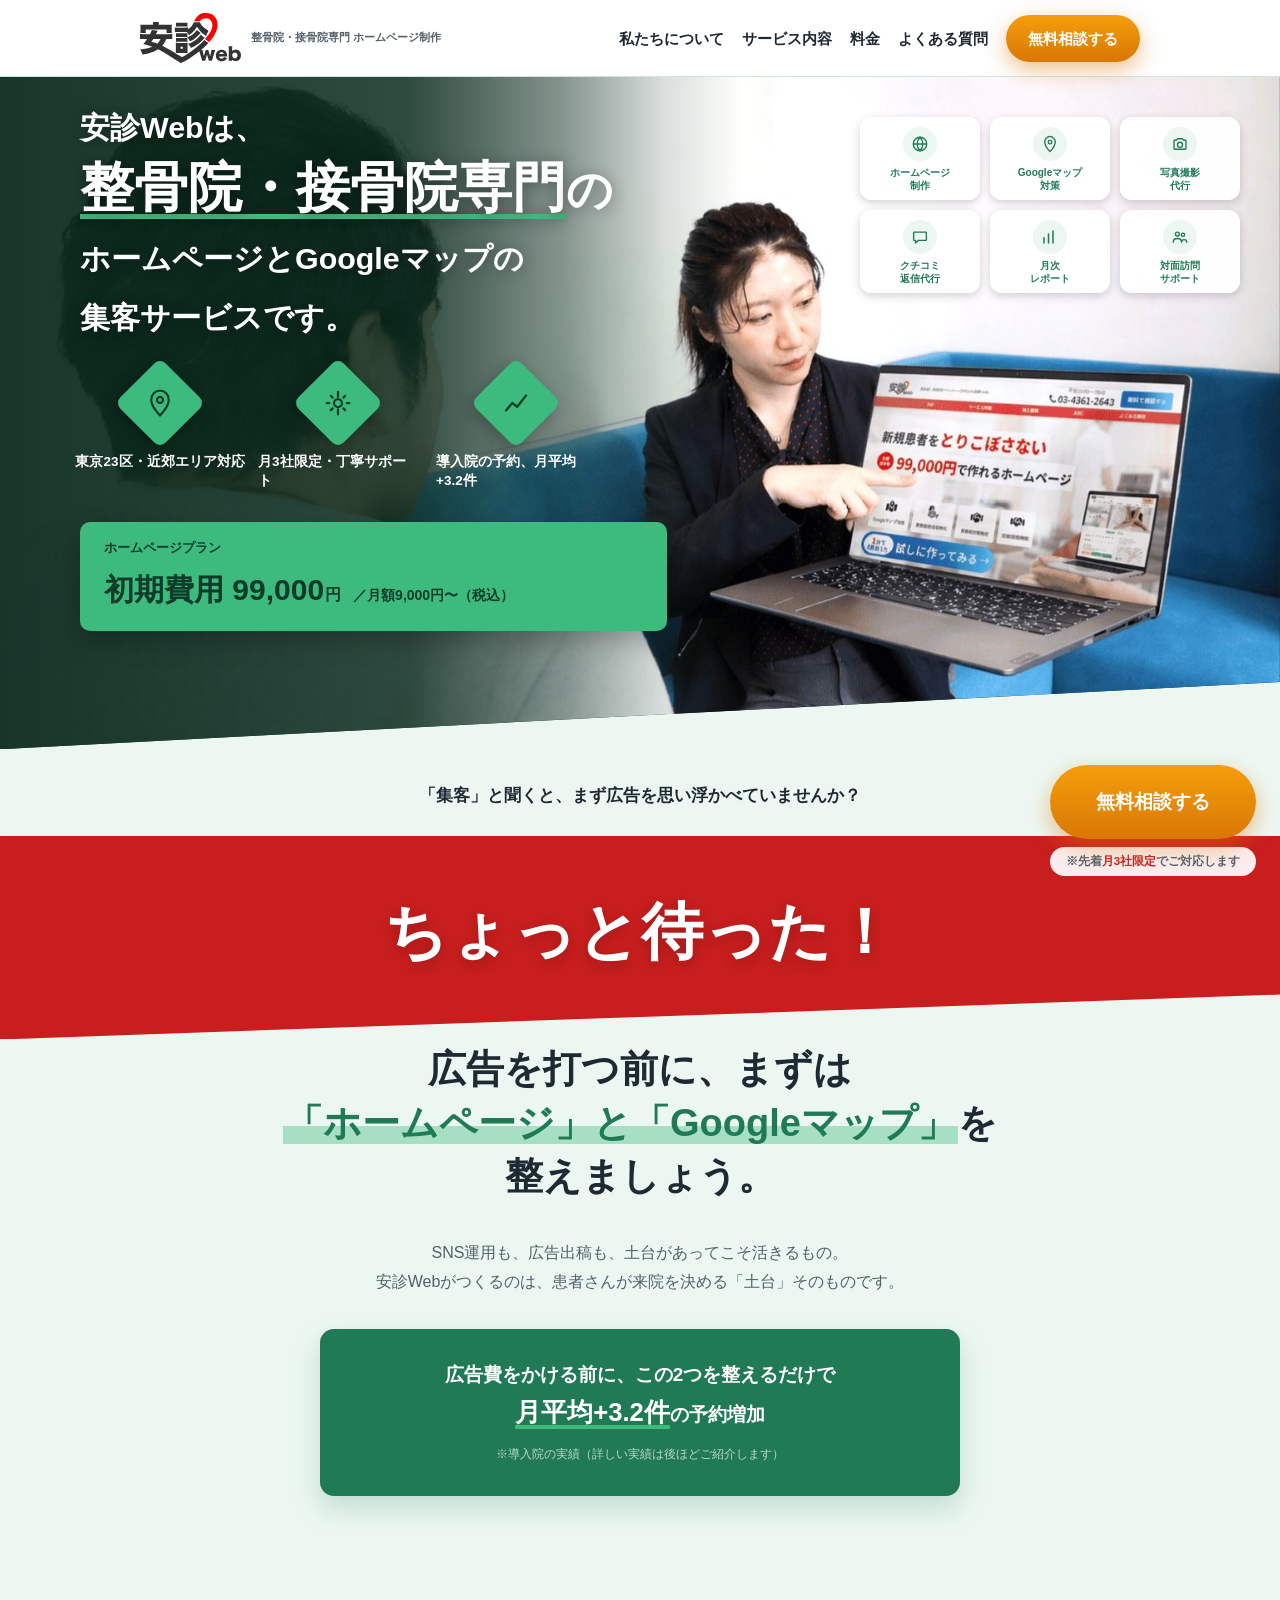
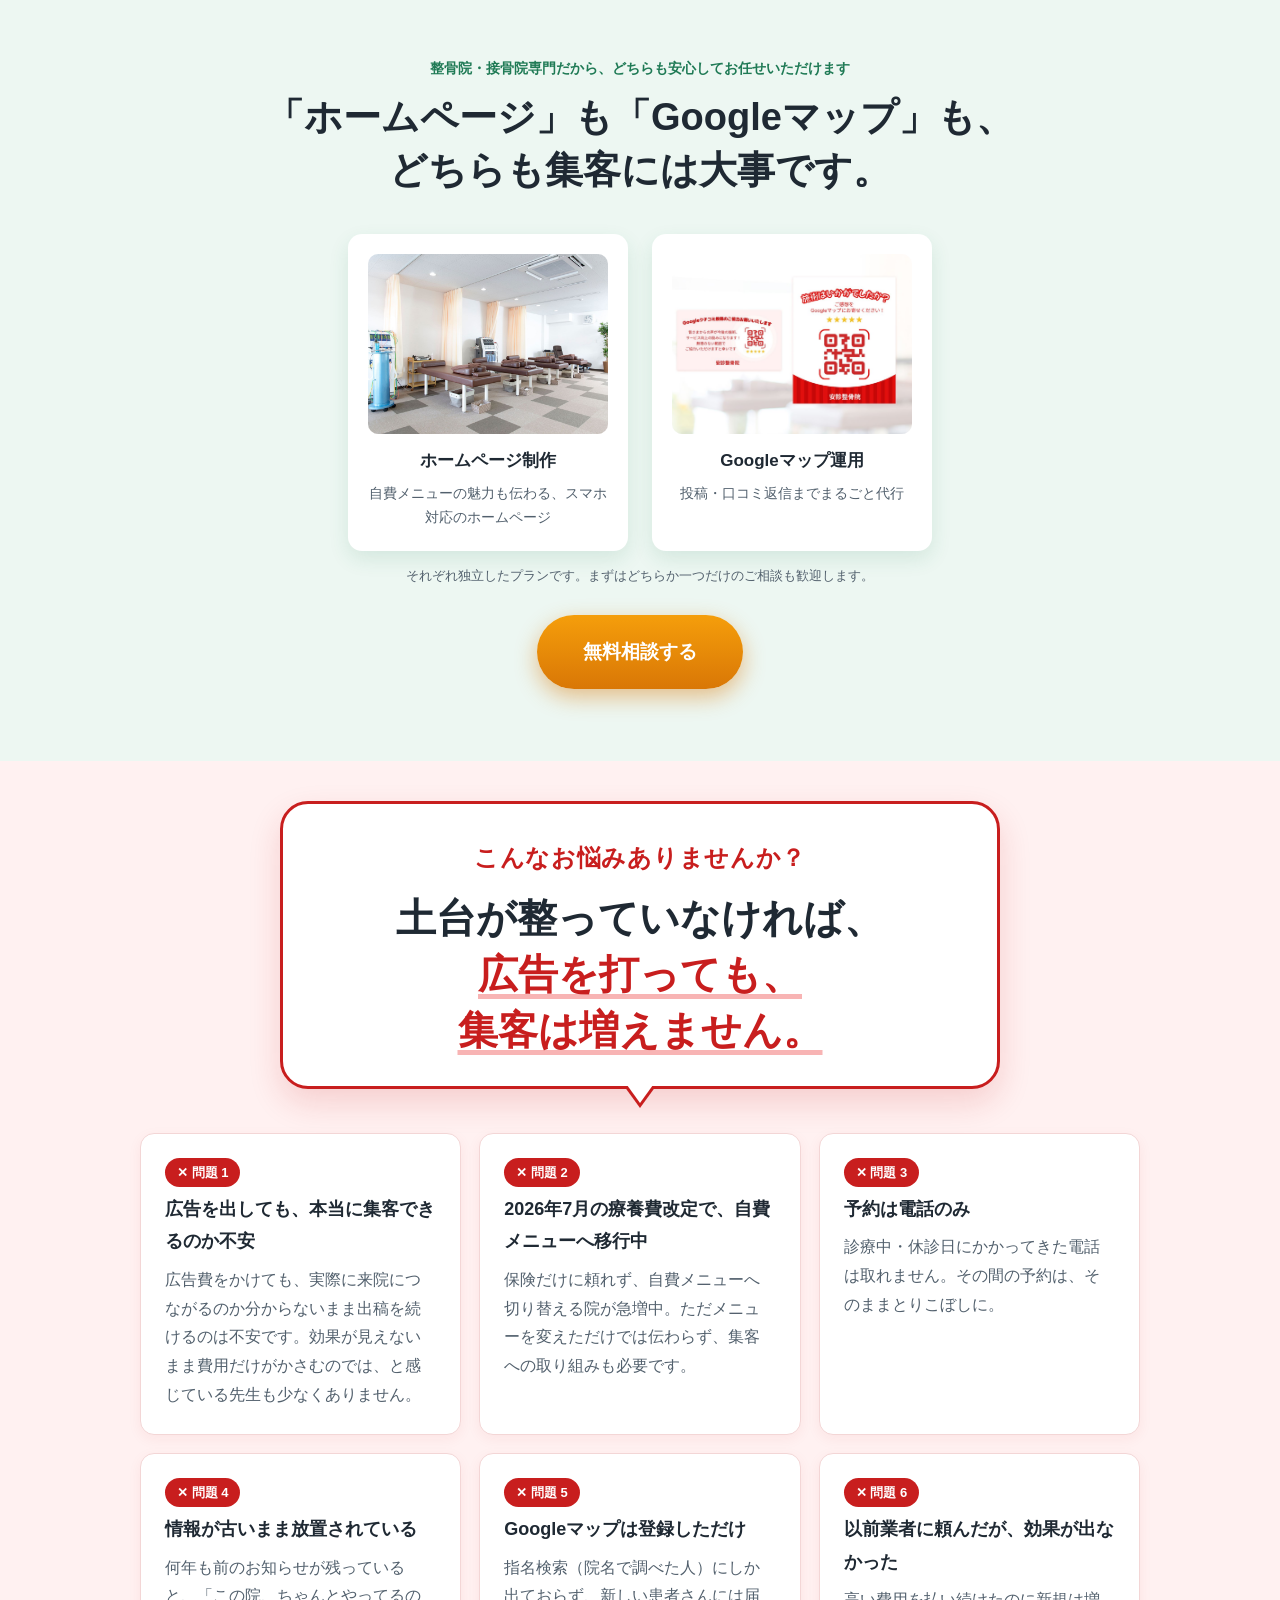
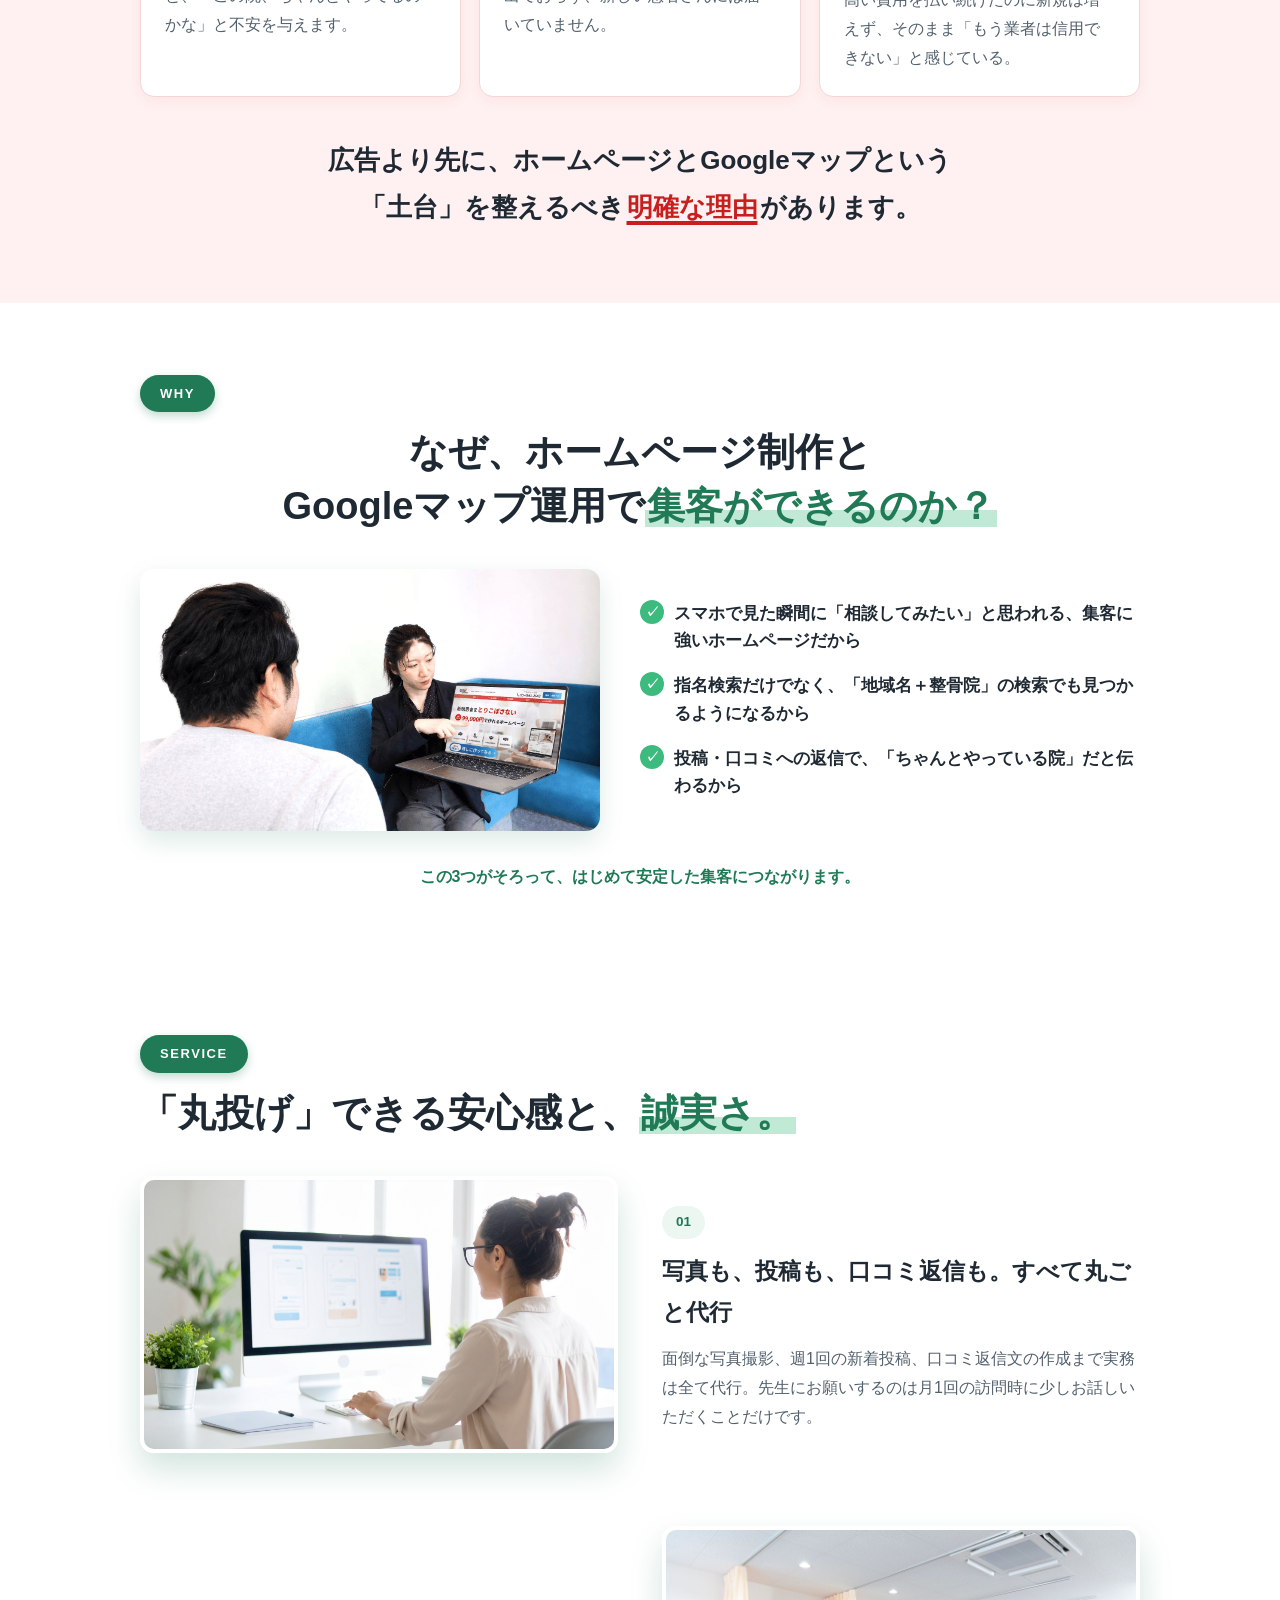
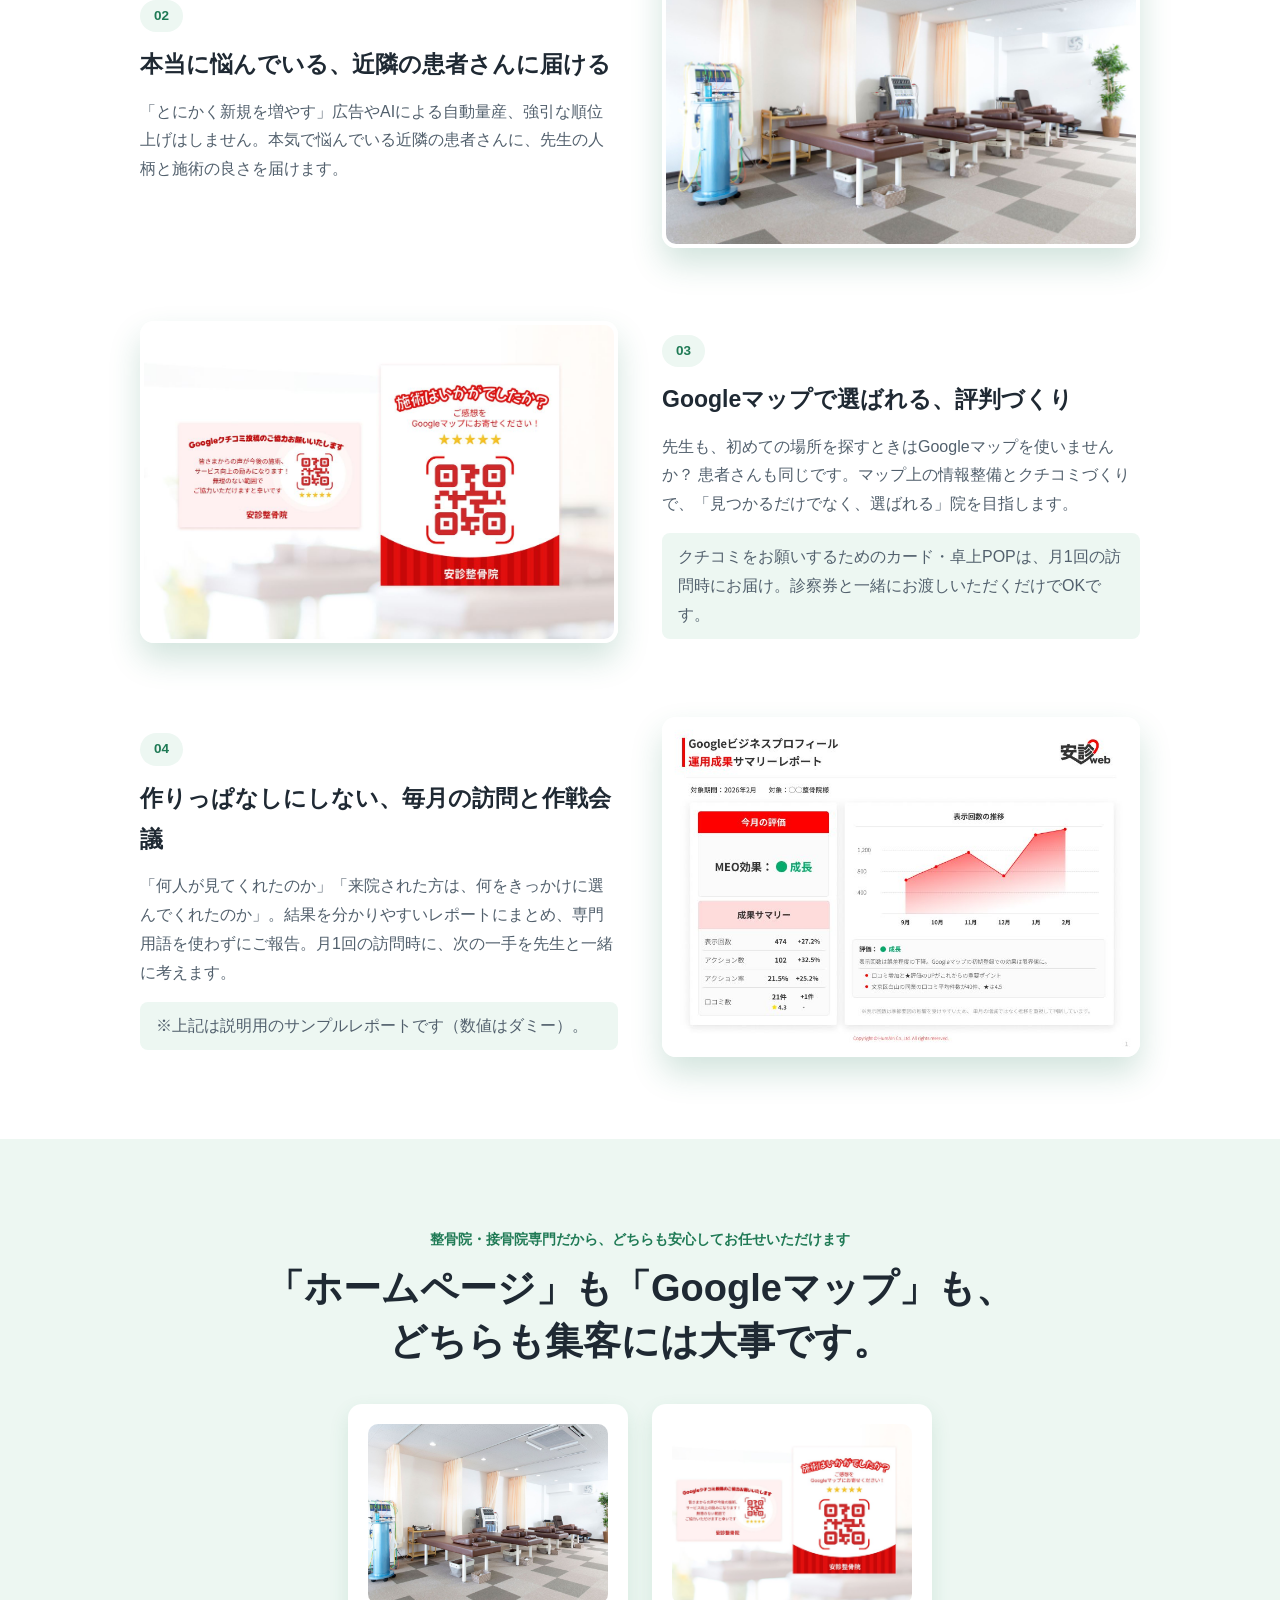
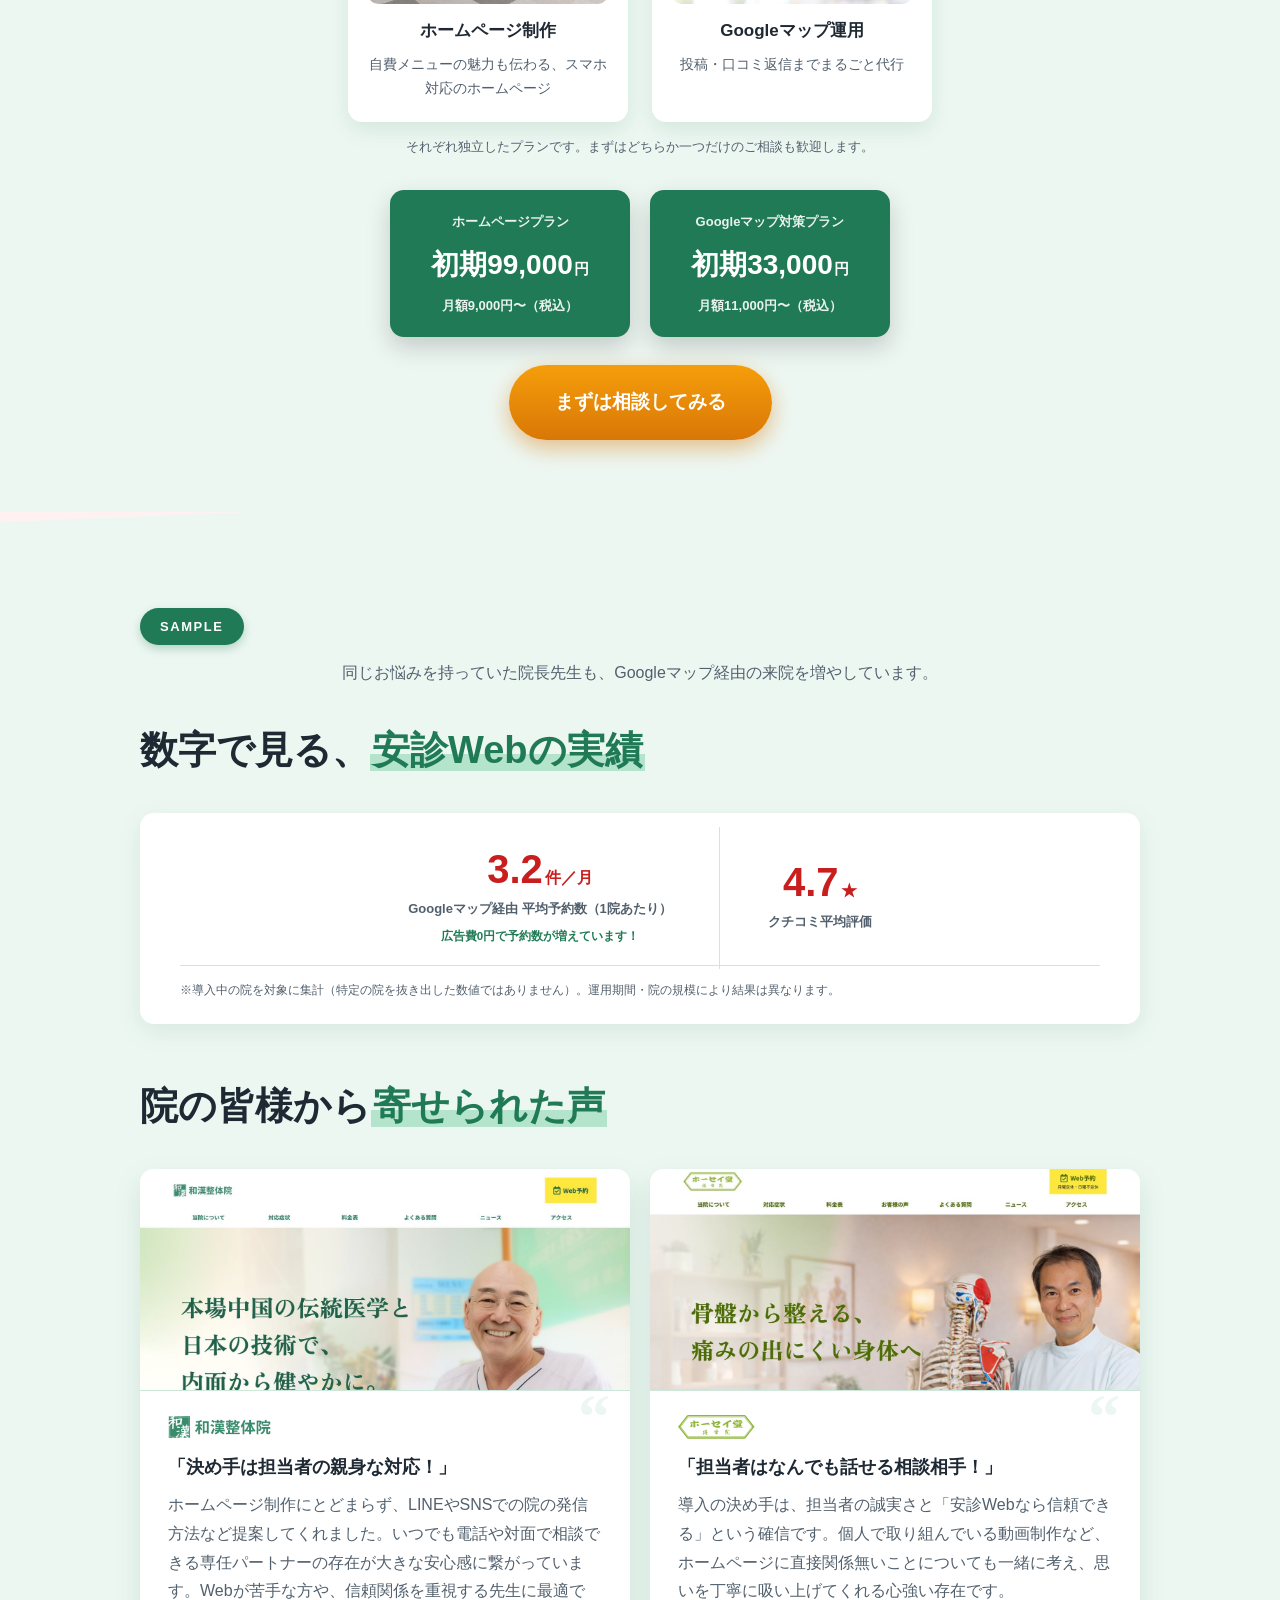
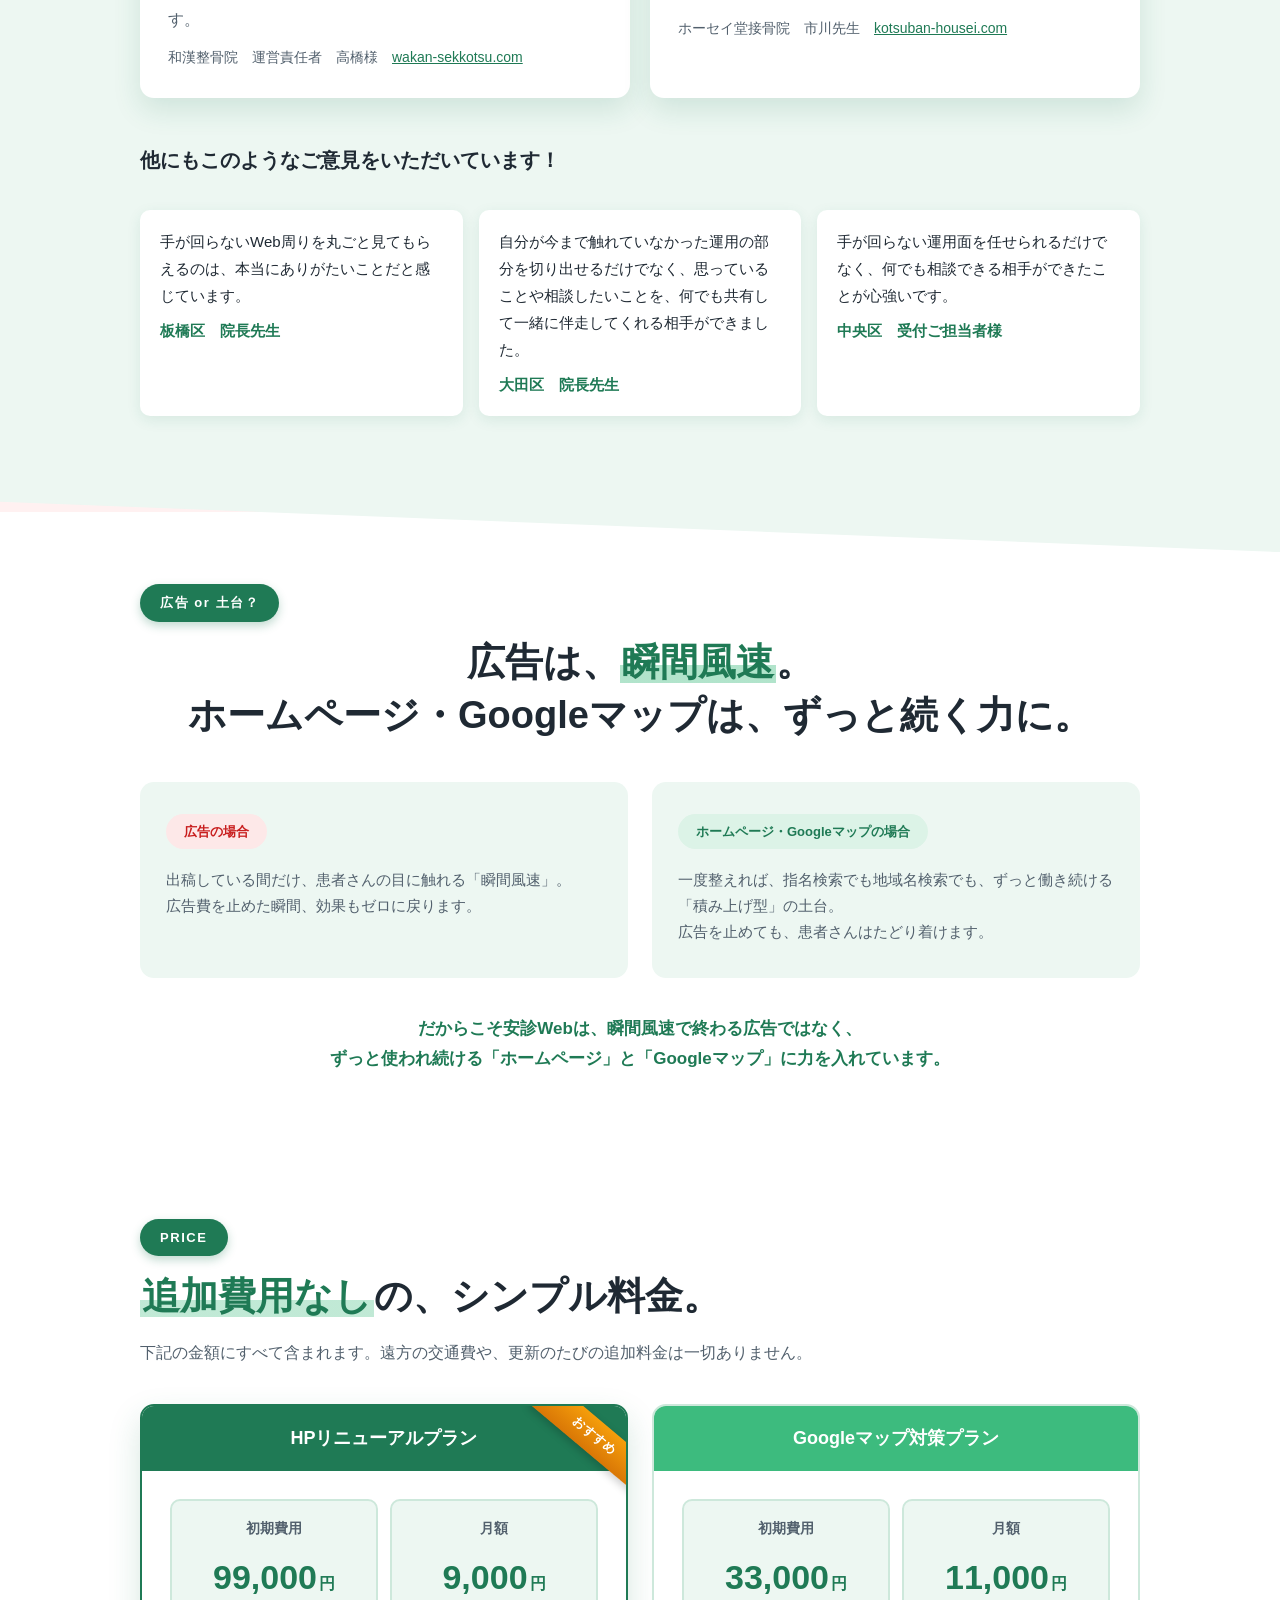
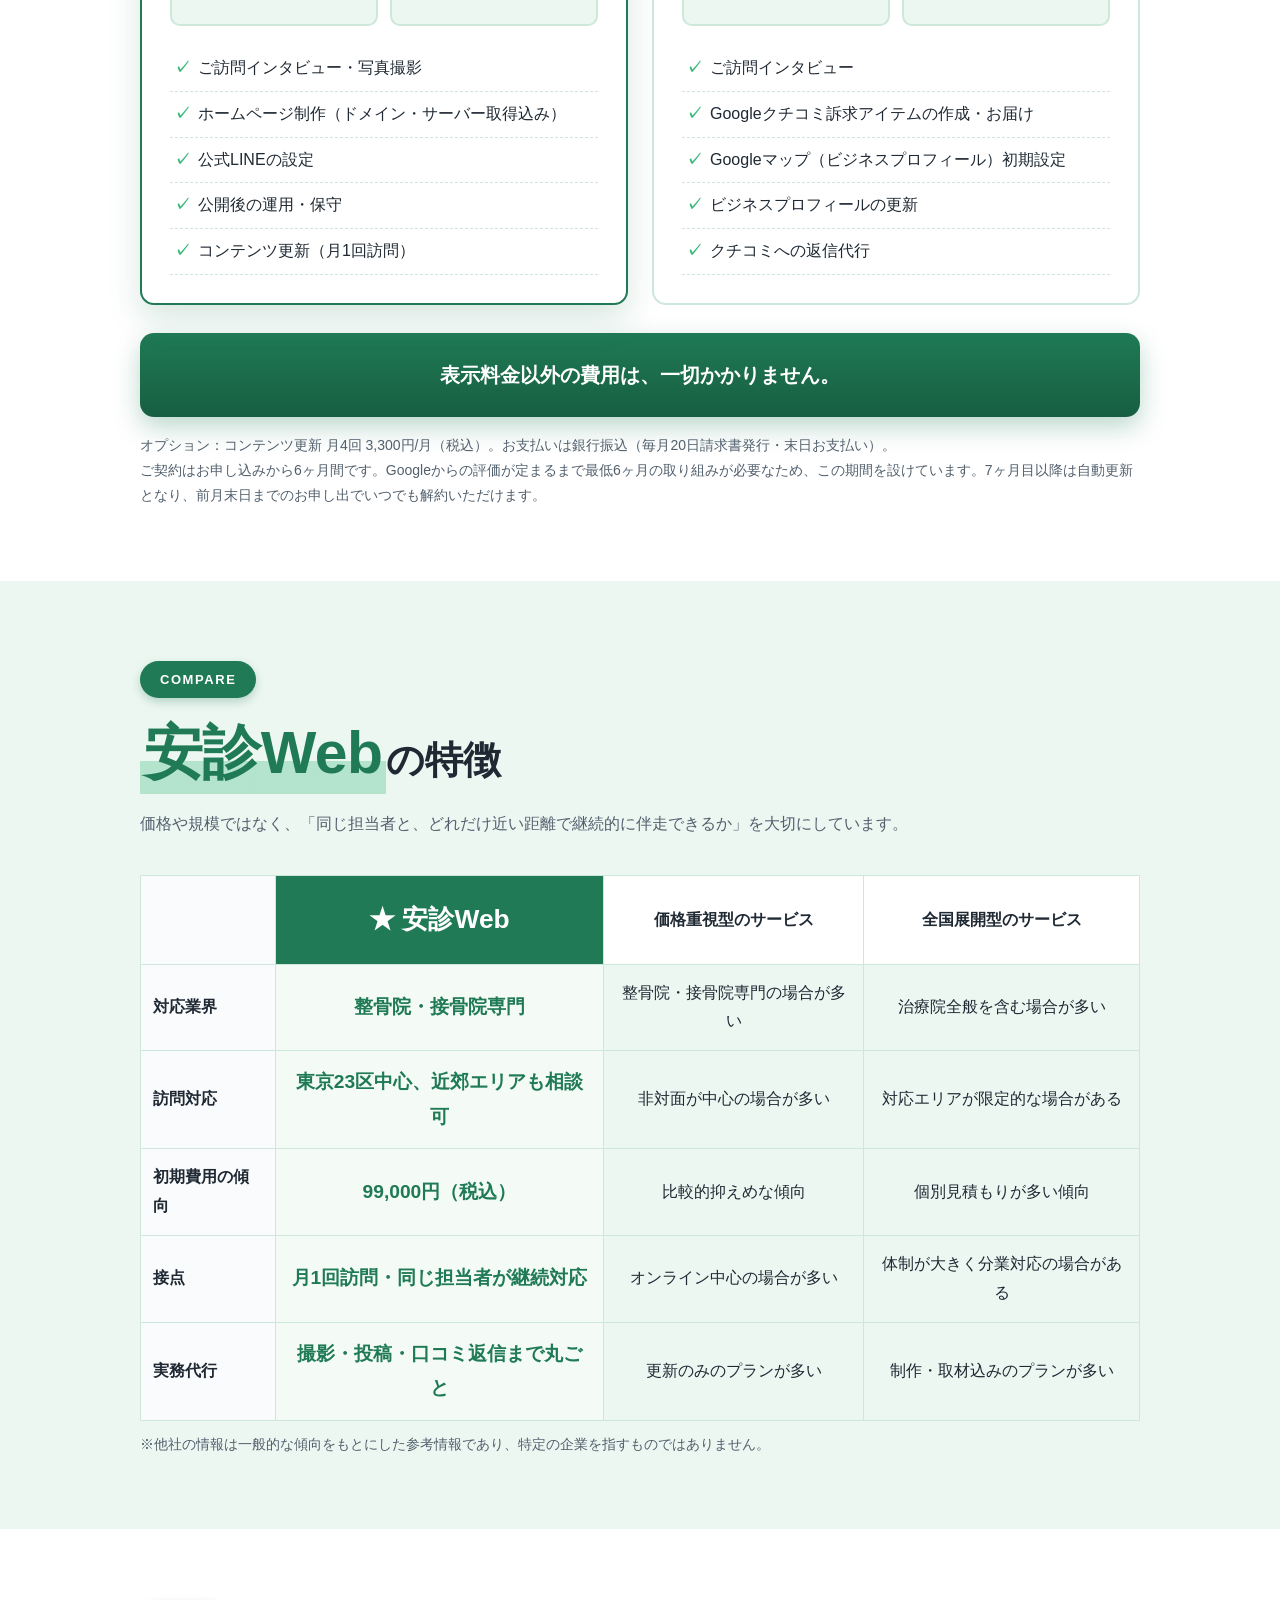
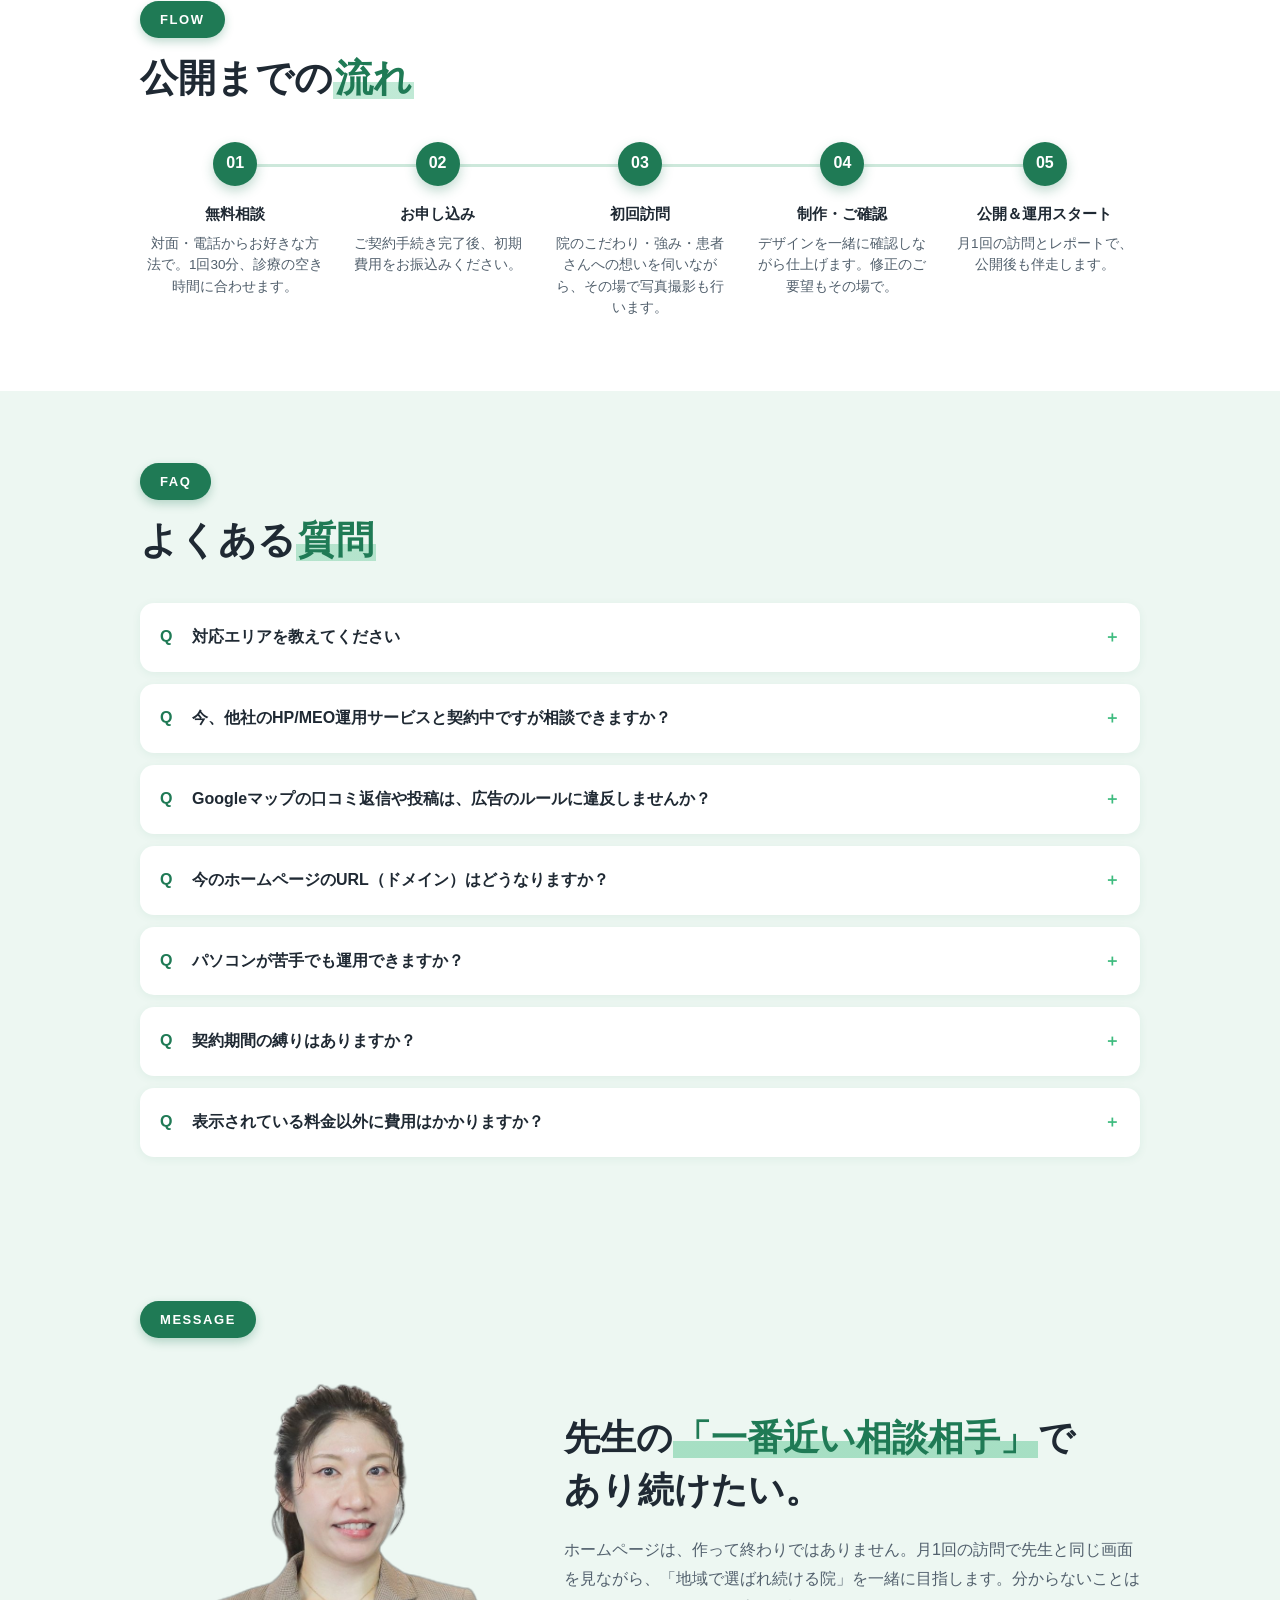
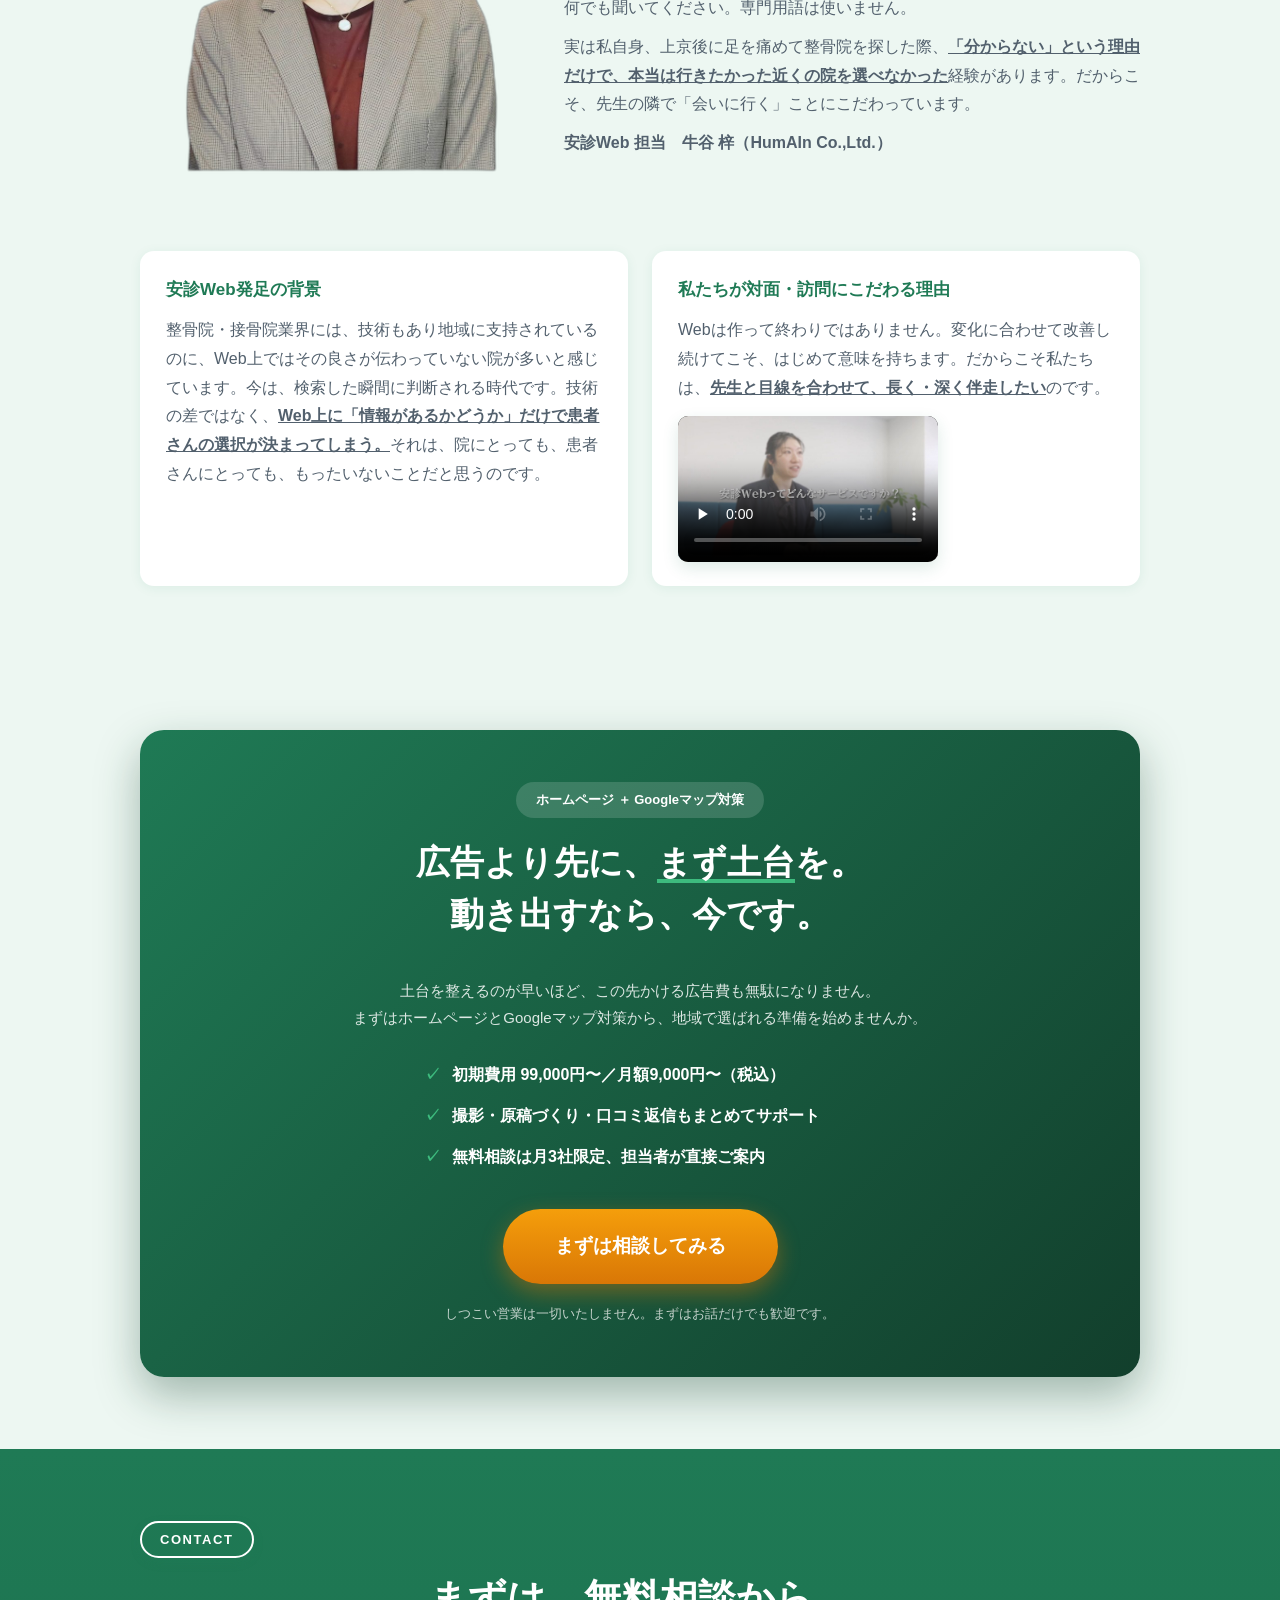
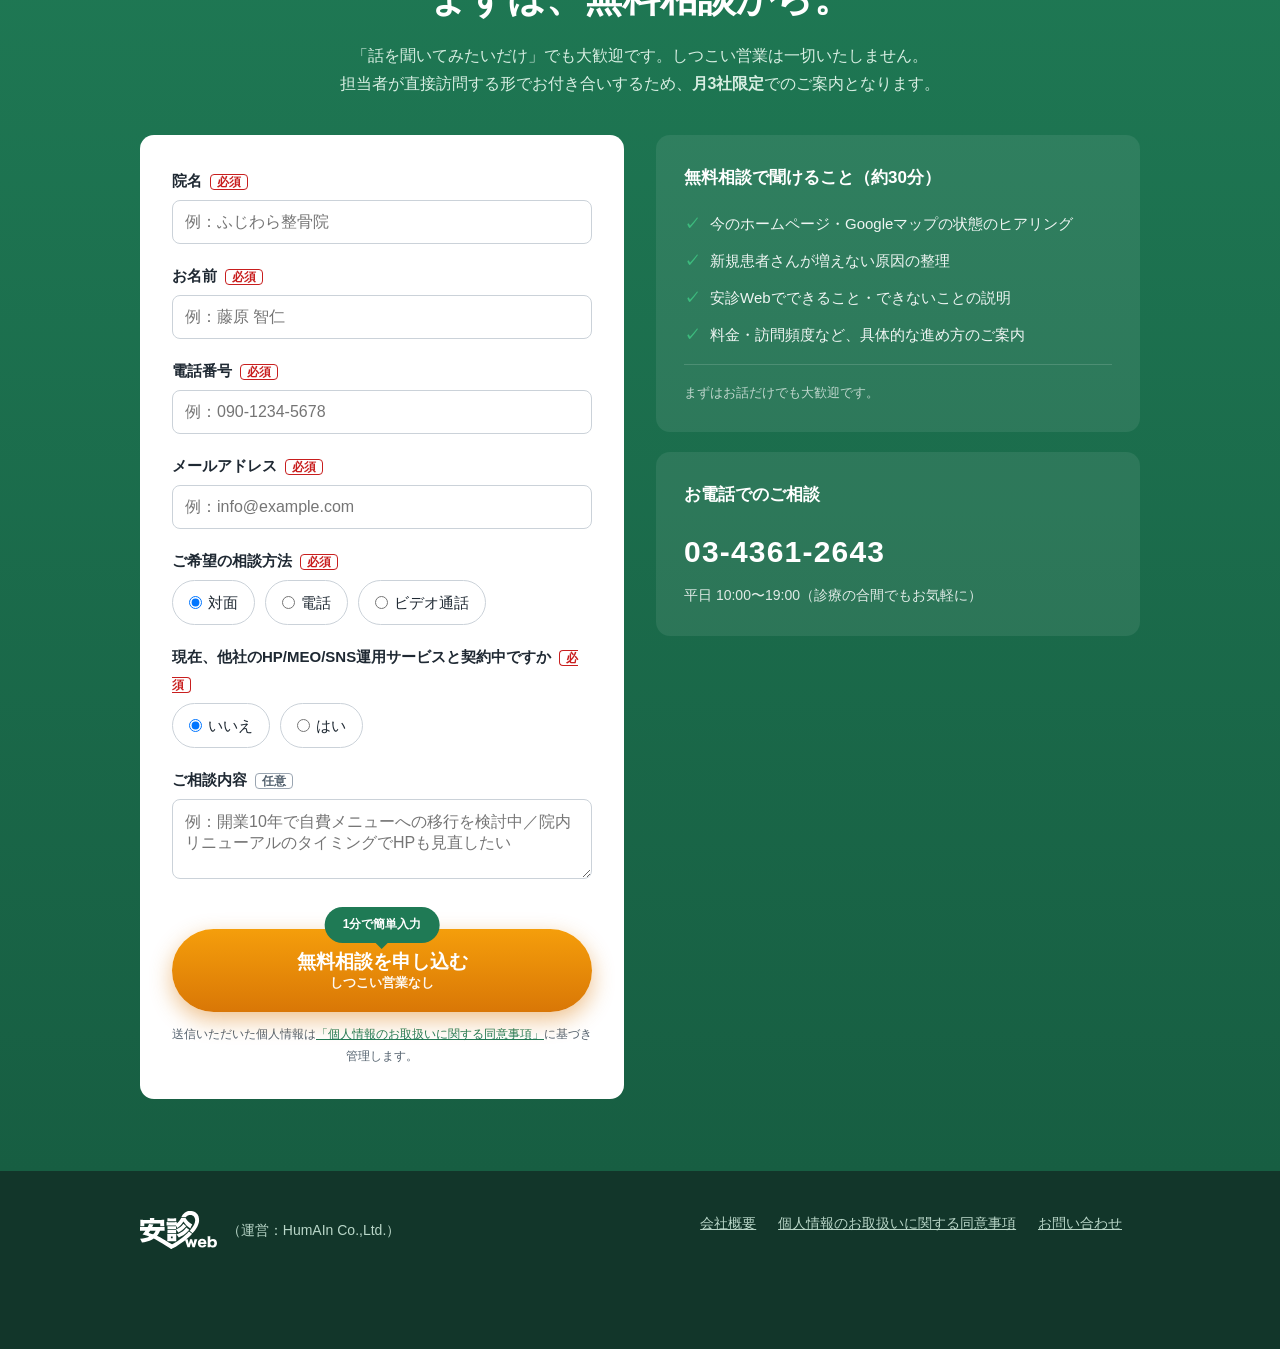
==== index.html @ 0f970125 "S1.6: 見出しとバナーの重なりを修正（padding-top調整、z-index追加）" ====
<!DOCTYPE html>
<html lang="ja">
<head>
<meta charset="UTF-8">
<meta name="viewport" content="width=device-width, initial-scale=1.0">
<title>安診Web｜整骨院・接骨院専門のホームページ制作＋Googleマップ集客対策</title>
<meta name="description" content="整骨院・接骨院専門のホームページ制作。2026年7月の療養費改定をきっかけに、自費メニュー対応とその先の集客まで担当者が直接サポートします。初期費用99,000円〜、東京23区・近郊エリア対応、月3社限定。">
<meta name="robots" content="index,follow">
<meta name="format-detection" content="telephone=no">
<!-- [仮] 本番ドメイン確定後に置き換え -->
<link rel="canonical" href="https://goalistdeveloper.github.io/anshin-web-zenkoku/">

<!-- OGP（FVのコピー・写真を使った専用カード。1200x630） -->
<meta property="og:site_name" content="安診Web｜整骨院・接骨院専門のホームページ制作">
<meta property="og:title" content="安診Web｜整骨院・接骨院専門のホームページ制作＋Googleマップ集客対策">
<meta property="og:description" content="2026年7月の療養費改定をきっかけに、自費メニュー対応とその先の集客まで担当者が直接サポート。初期99,000円〜、東京23区・近郊エリア対応、月3社限定。">
<meta property="og:type" content="website">
<meta property="og:url" content="https://goalistdeveloper.github.io/anshin-web-zenkoku/">
<meta property="og:image" content="assets/img/og-fv-card.jpg">
<meta property="og:image:width" content="1200">
<meta property="og:image:height" content="630">
<meta property="og:locale" content="ja_JP">
<meta name="twitter:card" content="summary_large_image">
<meta name="twitter:image" content="assets/img/og-fv-card.jpg">

<!-- favicon（現行anshin-hp.comのファビコンを流用） -->
<link rel="icon" type="image/png" href="assets/img/favicon-anshin-web-mark.png">
<link rel="apple-touch-icon" href="assets/img/favicon-anshin-web-mark.png">

<!-- ============================================================
     LPモック v3（docs/lp-plan.md 対面圏版 準拠／2026-07-17 大幅ブラッシュアップ）
     ・画像／動画／ロゴは現行anshin-hp.comの実アセットを流用（assets/img/）
     ・担当者写真は本人提供（牛谷梓さん）、白背景合成済み
     ・コピーは仮案。未決事項は [仮] マーク付きで暫定値を入れている
     ・SEO/AIO: OGP・favicon・JSON-LD（ProfessionalService/FAQPage/VideoObject）を実装
============================================================ -->

<!-- 構造化データ：AIO（生成AIの回答エンジン）・リッチリザルト対策 -->
<script type="application/ld+json">
{
  "@context": "https://schema.org",
  "@type": "ProfessionalService",
  "name": "安診Web",
  "description": "整骨院・接骨院専門のホームページ制作。撮影・更新・Googleマップ対策まで、月1回の訪問で丸ごと代行します。",
  "areaServed": {
    "@type": "State",
    "name": "東京都",
    "description": "東京23区を中心に訪問対応。埼玉県・神奈川県・千葉県など近郊エリアもご相談に応じて訪問可能です。"
  },
  "priceRange": "¥33,000〜¥99,000",
  "telephone": "+81-3-4361-2643",
  "image": "assets/img/og-fv-card.jpg",
  "url": "https://goalistdeveloper.github.io/anshin-web-zenkoku/",
  "makesOffer": [
    {
      "@type": "Offer",
      "name": "HPリニューアルプラン",
      "priceSpecification": {
        "@type": "UnitPriceSpecification",
        "price": "99000",
        "priceCurrency": "JPY"
      }
    },
    {
      "@type": "Offer",
      "name": "Googleマップ対策プラン",
      "priceSpecification": {
        "@type": "UnitPriceSpecification",
        "price": "33000",
        "priceCurrency": "JPY"
      }
    }
  ]
}
</script>
<script type="application/ld+json">
{
  "@context": "https://schema.org",
  "@type": "FAQPage",
  "mainEntity": [
    {
      "@type": "Question",
      "name": "対応エリアを教えてください",
      "acceptedAnswer": { "@type": "Answer", "text": "東京23区を中心に、どこへでも直接お伺いします。埼玉・神奈川・千葉など近郊エリアの先生も対応できる場合が多いので、まずはお気軽にご相談ください。" }
    },
    {
      "@type": "Question",
      "name": "今、他社のHP/MEO運用サービスと契約中ですが相談できますか？",
      "acceptedAnswer": { "@type": "Answer", "text": "まずはお話だけでも可能です。現在のご契約状況を伺った上で、無理のないご提案をいたします。" }
    },
    {
      "@type": "Question",
      "name": "Googleマップの口コミ返信や投稿は、広告のルールに違反しませんか？",
      "acceptedAnswer": { "@type": "Answer", "text": "厚生労働省のあはき柔整広告ガイドラインに沿った表現でのみ作成しますので安心です。効果を断定する表現は使用しません。" }
    },
    {
      "@type": "Question",
      "name": "今のホームページのURL（ドメイン）はどうなりますか？",
      "acceptedAnswer": { "@type": "Answer", "text": "現在のURLをそのまま引き継ぐことも、新しく取得することも可能です。引き継ぎの手続きはすべてこちらで対応します。" }
    },
    {
      "@type": "Question",
      "name": "パソコンが苦手でも運用できますか？",
      "acceptedAnswer": { "@type": "Answer", "text": "公開後の更新はすべてこちらで対応します。先生にお願いするのは、変更したい内容をご連絡いただくことだけです。" }
    },
    {
      "@type": "Question",
      "name": "契約期間の縛りはありますか？",
      "acceptedAnswer": { "@type": "Answer", "text": "お申し込みから6ヶ月間のご契約をお願いしています。7ヶ月目以降は自動更新となり、前月末日までのお申し出でいつでも解約いただけます。" }
    },
    {
      "@type": "Question",
      "name": "表示されている料金以外に費用はかかりますか？",
      "acceptedAnswer": { "@type": "Answer", "text": "かかりません。サポート内容はすべて月額費用に含まれています。" }
    }
  ]
}
</script>
<script type="application/ld+json">
{
  "@context": "https://schema.org",
  "@type": "VideoObject",
  "name": "安診Webが、先生の「一番近い相談相手」であり続ける理由",
  "description": "安診Web発足の背景と、対面・訪問にこだわる理由についての紹介動画。",
  "thumbnailUrl": "assets/img/staff-message-video-poster.jpg",
  "contentUrl": "assets/img/staff-message-video-taimen-houmon-kodawari.mp4",
  "uploadDate": "2026-01-01"
}
</script>

<style>
  :root {
    --green-deep: #1F7A55;
    --green-accent: #3DBB7E;
    --green-pale: #EDF7F2;
    --green-line: #CDE8DB;
    --cta-orange: #F59E0B;
    --cta-orange-dark: #D97706;
    --red-accent: #C81E1E;
    --text-main: #1F2933;
    --text-sub: #52606D;
    --white: #FFFFFF;
    --radius: 14px;
  }
  * { margin: 0; padding: 0; box-sizing: border-box; }
  html { scroll-behavior: smooth; scroll-padding-top: 72px; overflow-x: hidden; max-width: 100%; }
  body {
    overflow-x: hidden; max-width: 100%;
    font-family: "Hiragino Kaku Gothic ProN", "Hiragino Sans", "Noto Sans JP", "Yu Gothic Medium", YuGothic, sans-serif;
    color: var(--text-main);
    line-height: 1.8;
    background: #FFF1F1;
    padding-bottom: 64px; /* スマホ固定CTAバー分 */
  }
  img { max-width: 100%; }
  a { color: var(--green-deep); }

  .inner { max-width: 1040px; margin: 0 auto; padding: 0 20px; }
  section { padding: 72px 0; }
  .sec-label {
    display: inline-block; color: #fff; font-size: 13px; font-weight: 800;
    letter-spacing: .12em; border-radius: 999px; border: 2px solid transparent;
    padding: 5px 18px; margin-bottom: 14px; background: var(--green-deep);
    box-shadow: 0 4px 10px rgba(31,122,85,.28);
  }
  h2 { font-size: clamp(26px, 4.6vw, 38px); line-height: 1.4; margin-bottom: 36px; font-weight: 800; text-wrap: balance; }
  h2 .em {
    color: var(--green-deep);
    background: linear-gradient(180deg, transparent 60%, rgba(61,187,126,.32) 60%);
    padding: 0 2px;
  }
  .em-red { color: var(--red-accent); }
  .brand-shout {
    display: inline-block; color: var(--green-deep); font-weight: 900;
    font-size: 1.55em; letter-spacing: -.01em;
    background: linear-gradient(180deg, transparent 60%, rgba(61,187,126,.32) 60%);
    padding: 0 4px;
  }
  .lead { color: var(--text-sub); margin: -20px 0 36px; }

  /* ---------- ボタン ---------- */
  .btn {
    display: inline-block; text-decoration: none; font-weight: 700; text-align: center;
    border-radius: 999px; transition: transform .15s, box-shadow .15s;
  }
  .btn:hover { transform: translateY(-2px); }
  .btn-cta {
    background: linear-gradient(180deg, var(--cta-orange), var(--cta-orange-dark));
    color: #fff; padding: 20px 46px; font-size: 19px; position: relative; z-index: 1;
    box-shadow: 0 8px 22px rgba(217, 119, 6, .45);
    animation: ctaPulse 2.2s ease-in-out infinite;
  }
  @keyframes ctaPulse {
    0%, 100% { box-shadow: 0 8px 22px rgba(217, 119, 6, .45); }
    50% { box-shadow: 0 8px 30px rgba(217, 119, 6, .7), 0 0 0 8px rgba(245, 158, 11, .12); }
  }
  @media (prefers-reduced-motion: reduce) { .btn-cta { animation: none; } }
  .btn-cta small { display: block; font-size: 12.5px; font-weight: 700; opacity: .95; }
  .btn-cta-hero { padding: 26px 58px; font-size: 24px; }
  .btn-sub {
    background: var(--white); color: var(--green-deep); border: 2px solid var(--green-deep);
    padding: 16px 36px; font-size: 15px;
  }
  .cta-with-badge { position: relative; display: inline-block; padding-top: 22px; }
  .cta-badge {
    display: inline-block; background: var(--green-deep); color: #fff;
    font-size: 12px; font-weight: 800; padding: 7px 18px; border-radius: 999px;
    position: absolute; top: 0; left: 50%; transform: translateX(-50%); z-index: 2; white-space: nowrap;
  }
  .cta-badge::after {
    content: ""; position: absolute; left: 50%; bottom: -6px; transform: translateX(-50%); width: 0; height: 0;
    border-left: 7px solid transparent; border-right: 7px solid transparent; border-top: 7px solid var(--green-deep);
  }

  /* ---------- ヘッダー ---------- */
  header {
    position: sticky; top: 0; z-index: 100; background: rgba(255,255,255,.95);
    backdrop-filter: blur(6px); border-bottom: 1px solid var(--green-line);
  }
  .header-inner { display: flex; align-items: center; justify-content: space-between; height: 76px; }
  .logo { display: flex; align-items: center; gap: 10px; text-decoration: none; flex-shrink: 0; }
  .logo img { display: block; }
  .logo span { font-size: 11px; font-weight: 600; color: var(--text-sub); display: block; line-height: 1.2; white-space: nowrap; }
  nav.gnav a {
    text-decoration: none; color: var(--text-main); font-size: 15px; font-weight: 600; margin-left: 18px;
    white-space: nowrap;
  }
  nav.gnav a.btn-cta { color: #fff; }
  nav.gnav { display: flex; align-items: center; flex-wrap: nowrap; }
  .header-tel {
    display: inline-flex; flex-direction: column; align-items: flex-start; line-height: 1.2;
    color: var(--green-deep) !important; font-weight: 800 !important; font-size: 17px !important;
    border-left: 1px solid var(--green-line); padding-left: 16px; margin-left: 18px; white-space: nowrap;
  }
  .header-tel .tel-icon { display: none; }
  .header-tel small { font-size: 11px; font-weight: 600; color: var(--text-sub); }
  @media (max-width: 1320px) { .header-tel { display: none; } }
  nav.gnav .btn { padding: 10px 22px; font-size: 15px; margin-left: 18px; white-space: nowrap; }
  @media (max-width: 960px) { nav.gnav a:not(.btn) { display: none; } }
  @media (max-width: 860px) {
    .logo span { display: none; }
    nav.gnav .btn-cta { display: none; }
  }

  .trust-strip { background: var(--green-deep); padding: 14px 0; overflow-x: auto; }
  @media (min-width: 861px) { .trust-strip { display: none; } }
  .trust-strip-inner {
    display: flex; gap: 22px; justify-content: center; align-items: center; flex-wrap: nowrap;
  }
  .ts-item {
    display: flex; flex-direction: column; align-items: center; gap: 6px;
    color: #fff; font-size: 11.5px; font-weight: 700; white-space: nowrap;
  }
  .ts-icon {
    width: 40px; height: 40px; border-radius: 50%; background: #fff; color: var(--green-deep);
    display: flex; align-items: center; justify-content: center;
    box-shadow: 0 3px 8px rgba(0,0,0,.2);
  }
  .ts-icon svg { width: 20px; height: 20px; }
  @media (max-width: 640px) {
    .trust-strip-inner { justify-content: flex-start; gap: 18px; padding-right: 24px; }
    .ts-icon { width: 36px; height: 36px; }
    .ts-icon svg { width: 18px; height: 18px; }
    .ts-item { font-size: 10.5px; }
  }

  /* ---------- S1 ファーストビュー（左テキスト・右写真） ---------- */
  .hero {
    position: relative; overflow: hidden; padding: 48px 0 96px; background: #0F3C2A;
    min-height: 620px; display: flex; align-items: center;
    clip-path: polygon(0 0, 100% 0, 100% 90%, 0 100%);
    margin-bottom: -80px;
  }
  @media (max-width: 860px) {
    .hero { clip-path: none; padding: 40px 0 32px; min-height: 0; margin-bottom: 0; }
  }
  @media (max-width: 400px) {
    h1 { font-size: 7.6vw; }
  }
  .hero-bg-video {
    position: absolute; inset: 0; width: 100%; height: 100%; object-fit: cover; object-position: 85% 50%;
    opacity: 0; transform: scale(1.08);
    animation: heroBgReveal 1.8s ease-out both .1s;
  }
  @keyframes heroBgReveal {
    from { opacity: 0; transform: scale(1.08); }
    to   { opacity: 1; transform: scale(1); }
  }
  @media (prefers-reduced-motion: reduce) { .hero-bg-video { animation: none; opacity: 1; transform: scale(1); } }
  .hero-bg-overlay {
    position: absolute; inset: 0;
    background: linear-gradient(90deg, rgba(11,43,30,.95) 0%, rgba(11,43,30,.85) 32%, rgba(11,43,30,.5) 44%, rgba(11,43,30,.15) 52%, rgba(11,43,30,0) 58%);
  }
  @media (max-width: 860px) {
    .hero-bg-overlay {
      background: linear-gradient(180deg, rgba(11,43,30,.55) 0%, rgba(11,43,30,.35) 45%, rgba(11,43,30,.68) 100%);
    }
  }
  .hero-grid {
    position: relative; z-index: 2; max-width: 720px; margin: -32px 0 0; text-align: left; animation: heroFadeUp .9s ease-out both;
    padding-left: 80px;
  }
  @media (max-width: 860px) { .hero-grid { max-width: 100%; margin: 0 auto; text-align: center; padding-left: 0; } }
  .hero-services {
    display: none; position: absolute; top: 40px; right: 40px; z-index: 3;
    grid-template-columns: repeat(3, 1fr); gap: 10px; width: 380px;
  }
  @media (min-width: 861px) { .hero-services { display: grid; } }
  .hero-service-item {
    display: flex; flex-direction: column; align-items: center; gap: 5px; background: rgba(255,255,255,.95);
    border-radius: 12px; padding: 10px 4px 8px; box-shadow: 0 3px 10px rgba(0,0,0,.18);
  }
  .hs-icon {
    width: 34px; height: 34px; border-radius: 50%; flex-shrink: 0; display: flex;
    align-items: center; justify-content: center; background: var(--green-pale); color: var(--green-deep);
  }
  .hs-icon svg { width: 18px; height: 18px; }
  .hs-label { font-size: 10px; font-weight: 700; color: var(--green-deep); text-align: center; line-height: 1.3; }
  @keyframes heroFadeUp { from { opacity: 0; transform: translateY(28px); } to { opacity: 1; transform: translateY(0); } }
  .hero-grid h1 { animation: heroFadeUp .7s ease-out both .05s; }
  .hero-grid .hero-badges { animation: heroFadeUp .7s ease-out both .2s; }
  .hero-grid .hero-price-reveal { animation: heroFadeUp .7s ease-out both .3s; }
  .hero-grid .hero-cta { animation: heroFadeUp .7s ease-out both .4s; }
  .hero-price-reveal {
    display: inline-flex; flex-wrap: wrap; align-items: baseline; gap: 4px 12px;
    background: var(--green-accent); color: #0F3C2A; border-radius: 10px;
    padding: 14px 24px; margin-bottom: 22px; box-shadow: 0 10px 24px rgba(0,0,0,.25);
  }
  .hero-price-reveal-tag { display: block; width: 100%; font-size: 13px; font-weight: 800; }
  .hero-price-reveal-num { font-size: 30px; font-weight: 900; }
  .hero-price-reveal-num small { font-size: 16px; margin-left: 1px; }
  .hero-price-reveal-sub { font-size: 14px; font-weight: 700; }
  .hero-grid .hero-capacity { animation: heroFadeUp .7s ease-out both .46s; }
  .hero-grid .hero-micro { animation: heroFadeUp .7s ease-out both .54s; }
  .hero-kicker {
    display: inline-block; color: #fff; background: rgba(200,30,30,.85); font-size: 15px; font-weight: 800;
    padding: 10px 20px; border-radius: 14px; margin-bottom: 18px; line-height: 1.6;
  }
  h1 { font-size: clamp(34px, 3.6vw, 50px); line-height: 1.3; margin-bottom: 22px; color: #fff;
    font-weight: 900; text-shadow: 0 2px 16px rgba(0,0,0,.4); text-wrap: balance;
  }
  @media (max-width: 860px) { h1 { font-size: clamp(34px, 6.4vw, 50px); } }
  h1 .em-underline {
    color: #fff; text-decoration: underline; text-decoration-color: var(--green-accent);
    text-decoration-thickness: 5px; text-underline-offset: 8px;
  }
  h1 .h1-lg { font-size: 1.18em; }
  h1 .h1-sm { font-size: 0.66em; font-weight: 800; }
  .hero-badges { display: flex; flex-wrap: wrap; gap: 18px; justify-content: flex-start; margin-bottom: 32px; }
  @media (max-width: 860px) { .hero-badges { justify-content: center; } }
  .hero-badge {
    display: flex; flex-direction: column; align-items: center; gap: 18px; width: 160px;
  }
  .hero-badge-icon {
    width: 64px; height: 64px; background: var(--green-accent);
    border: none; display: flex; align-items: center; justify-content: center;
    flex-shrink: 0; box-shadow: 0 6px 16px rgba(0,0,0,.25);
    transform: rotate(45deg); border-radius: 8px;
  }
  .hero-badge-icon svg { width: 30px; height: 30px; transform: rotate(-45deg); }
  .hero-badge-icon svg path, .hero-badge-icon svg circle { stroke: #0F3C2A; }
  .hero-badge span:last-child { color: #fff; font-size: 13.5px; font-weight: 800; line-height: 1.35; }
  .hero-badge-label { white-space: nowrap; }
  .hero-cta { display: flex; flex-wrap: wrap; gap: 18px; align-items: center; justify-content: flex-start; position: relative; }
  .hero-cta-wrap { width: fit-content; margin-left: 100px; transform: translateX(-28px); }
  @media (max-width: 860px) { .hero-cta { justify-content: center; } }
  .hero-capacity {
    margin-top: 8px; font-size: 14px; color: rgba(255,255,255,.85); font-weight: 600;
    text-align: center;
  }
  .hero-capacity strong { color: var(--green-accent); font-weight: 800; }
  .hero-micro {
    margin-top: 22px; font-size: 13.5px; color: rgba(255,255,255,.72);
    display: flex; flex-wrap: wrap; gap: 6px 10px; align-items: center; justify-content: center;
  }
  .hero-micro a { color: #fff; text-decoration: underline; font-weight: 700; }
  .hero-micro .sep { opacity: .5; }

  /* プレースホルダー画像（一部未確定要素のみ使用） */
  .ph {
    background: repeating-linear-gradient(45deg, #DCEFE6, #DCEFE6 12px, #E9F5EF 12px, #E9F5EF 24px);
    border: 2px dashed var(--green-accent); border-radius: var(--radius);
    display: flex; align-items: center; justify-content: center; text-align: center;
    color: var(--green-deep); font-size: 13px; font-weight: 700; padding: 12px;
  }

  /* ---------- S1.5 プラン紹介 ---------- */
  .sec-plan { background: var(--green-pale); padding-top: 88px; position: relative; z-index: 2; }
  .plan-eyebrow { color: var(--green-deep); font-weight: 800; font-size: 14px; margin-bottom: 10px; }
  .center { text-align: center; }
  .plan-combo { display: flex; align-items: stretch; justify-content: center; gap: 24px; margin-top: 36px; flex-wrap: wrap; }
  .plan-combo-box {
    background: #fff; border-radius: var(--radius); padding: 20px; width: 280px; text-align: center;
    box-shadow: 0 8px 20px rgba(31,122,85,.12);
  }
  .plan-combo-photo { border-radius: 10px; overflow: hidden; margin-bottom: 12px; aspect-ratio: 4/3; }
  .plan-combo-photo img { width: 100%; height: 100%; object-fit: cover; }
  .plan-combo-box h3 { font-size: 17px; margin-bottom: 6px; }
  .plan-combo-box p { font-size: 13.5px; color: var(--text-sub); }
  /* ---------- S1.6 広告の前に、まず土台を ---------- */
  .sec-foundation { background: var(--green-pale); padding-top: 0; }
  .foundation-preface {
    font-size: 17px; font-weight: 700; color: var(--text-main); padding: 112px 20px 24px;
    position: relative; z-index: 2;
  }
  @media (max-width: 860px) { .foundation-preface { padding-top: 36px; } }
  .foundation-slash-wrap {
    background: var(--red-accent); padding: 40px 0 52px; margin-bottom: -24px;
    clip-path: polygon(0 0, 100% 0, 100% 78%, 0 100%);
    box-shadow: 0 8px 24px rgba(200,30,30,.25);
  }
  .foundation-slash {
    color: #fff; font-weight: 900; text-align: center; letter-spacing: .02em;
    font-size: clamp(34px, 6vw, 62px); text-shadow: 0 4px 14px rgba(0,0,0,.2);
  }
  .sec-foundation h2 { margin-top: 28px; }
  .sec-foundation h2 .em {
    color: var(--green-deep);
    background: linear-gradient(180deg, transparent 58%, rgba(61,187,126,.4) 58%);
    padding: 0 2px;
  }
  .sec-foundation .lead { max-width: 640px; margin: 0 auto; }
  .foundation-stat {
    background: var(--green-deep); color: #fff; border-radius: var(--radius); padding: 30px 32px;
    text-align: center; max-width: 640px; margin: 32px auto 0; box-shadow: 0 12px 28px rgba(31,122,85,.22);
  }
  .foundation-stat-num { font-size: 19px; font-weight: 800; line-height: 1.7; }
  .foundation-stat-num .em-hl {
    color: #fff; font-size: 1.35em; font-weight: 900;
    text-decoration: underline; text-decoration-color: var(--green-accent);
    text-decoration-thickness: 4px; text-underline-offset: 4px;
  }
  .foundation-stat-note { font-size: 12px; color: rgba(255,255,255,.7); margin-top: 10px; }

  /* ---------- S1.7 HPとLPの違い ---------- */
  .sec-hplp { background: #fff; }
  .sec-hplp h2 .em {
    color: var(--green-deep);
    background: linear-gradient(180deg, transparent 58%, rgba(61,187,126,.4) 58%);
    padding: 0 2px;
  }
  .hplp-compare { display: flex; gap: 24px; margin-top: 40px; flex-wrap: wrap; }
  .hplp-col {
    flex: 1; min-width: 260px; background: var(--green-pale); border-radius: var(--radius);
    padding: 32px 26px; text-align: left;
  }
  .hplp-tag { display: inline-block; border-radius: 999px; padding: 6px 18px; font-size: 13px; font-weight: 800; margin-bottom: 18px; }
  .hplp-tag.lp { background: #FDE8E8; color: var(--red-accent); }
  .hplp-tag.hp { background: #DCF3E7; color: var(--green-deep); }
  .hplp-col p { font-size: 14.5px; color: var(--text-sub); line-height: 1.8; }
  .hplp-conclusion {
    text-align: center; font-size: 17px; font-weight: 800; color: var(--green-deep); margin-top: 36px; line-height: 1.8;
  }

  .sec-why { background: #fff; }
  .why-wrap { display: flex; gap: 40px; align-items: center; margin-top: 36px; flex-wrap: wrap; }
  .why-photo { flex: 1 1 320px; border-radius: var(--radius); overflow: hidden; box-shadow: 0 10px 24px rgba(31,122,85,.15); }
  .why-photo img { width: 100%; display: block; }
  .why-list { flex: 1 1 360px; list-style: none; display: grid; gap: 18px; }
  .why-list li { font-size: 17px; font-weight: 700; padding-left: 34px; position: relative; line-height: 1.6; }
  .why-check {
    position: absolute; left: 0; top: 0; width: 24px; height: 24px; border-radius: 50%;
    background: var(--green-accent); color: #fff; font-weight: 900; font-size: 14px;
    display: flex; align-items: center; justify-content: center;
  }
  .why-close { text-align: center; font-size: 16px; font-weight: 700; color: var(--green-deep); margin-top: 32px; }
  .plan-combo-note { text-align: center; font-size: 12.5px; color: var(--text-sub); margin-top: 14px; }
  .plan-price-row { display: flex; gap: 20px; justify-content: center; margin-top: 32px; flex-wrap: wrap; }
  .plan-price-card {
    background: var(--green-deep); color: #fff; border-radius: var(--radius); padding: 20px 30px;
    text-align: center; box-shadow: 0 10px 24px rgba(0,0,0,.18); min-width: 240px;
  }
  .plan-price-tag { display: block; font-size: 13px; font-weight: 800; opacity: .9; margin-bottom: 6px; }
  .plan-price-num { font-size: 28px; font-weight: 900; }
  .plan-price-num small { font-size: 15px; margin-left: 1px; }
  .plan-price-sub { display: block; font-size: 13px; font-weight: 700; margin-top: 4px; opacity: .9; }

  /* ---------- S2 問題提起 ---------- */
  .sec-problem { background: #FFF1F1; padding-top: 40px; }
  .alert-bubble {
    position: relative; max-width: 720px; margin: 0 auto 20px; text-align: center;
    background: #fff; border: 3px solid var(--red-accent); border-radius: 28px;
    padding: 32px 36px 28px; box-shadow: 0 14px 32px rgba(200,30,30,.16);
  }
  @media (max-width: 480px) { .alert-bubble { padding: 24px 18px 22px; border-radius: 20px; } }
  .alert-bubble::after {
    content: ""; position: absolute; left: 50%; bottom: -22px; transform: translateX(-50%);
    width: 0; height: 0; border-left: 16px solid transparent; border-right: 16px solid transparent;
    border-top: 22px solid var(--red-accent);
  }
  .alert-bubble::before {
    content: ""; position: absolute; left: 50%; bottom: -17px; transform: translateX(-50%); z-index: 1;
    width: 0; height: 0; border-left: 13px solid transparent; border-right: 13px solid transparent;
    border-top: 18px solid #fff;
  }
  .alert-shout {
    display: inline-block; color: var(--red-accent); font-size: clamp(18px, 3vw, 24px); font-weight: 900;
    letter-spacing: .03em; margin-bottom: 10px; animation: alertShake 2.4s ease-in-out infinite;
  }
  @keyframes alertShake {
    0%, 100% { transform: rotate(0deg); }
    3% { transform: rotate(-3deg); } 6% { transform: rotate(3deg); } 9% { transform: rotate(-2deg); }
    12% { transform: rotate(2deg); } 15% { transform: rotate(0deg); }
  }
  @media (prefers-reduced-motion: reduce) { .alert-shout { animation: none; } }
  h2.problem-heading { font-size: clamp(28px, 5vw, 40px); font-weight: 900; text-wrap: balance; margin-bottom: 0; }
  .problem-heading .underline {
    color: var(--red-accent); text-decoration: underline; text-decoration-thickness: 5px;
    text-underline-offset: 6px; text-decoration-color: #F8B4B4;
  }
  .problem-grid { display: grid; grid-template-columns: repeat(auto-fit, minmax(260px, 1fr)); gap: 18px; margin-top: 44px; }
  .problem-card {
    background: #fff; border: 1px solid #F3D6D6; border-radius: var(--radius); padding: 24px;
    box-shadow: 0 4px 14px rgba(200,30,30,.06);
  }
  .problem-card .no {
    display: inline-block; color: #fff; background: var(--red-accent); font-weight: 800; font-size: 13px;
    padding: 3px 12px; border-radius: 999px;
  }
  .problem-card h3 { font-size: 18px; margin: 6px 0 8px; }
  .problem-card p { font-size: 16px; color: var(--text-sub); }
  .problem-close {
    margin-top: 40px; text-align: center; font-size: clamp(20px, 3.4vw, 26px); font-weight: 800;
  }
  .problem-close .em {
    color: var(--green-deep);
    background: linear-gradient(180deg, transparent 60%, rgba(61,187,126,.32) 60%);
    padding: 0 2px;
  }
  .problem-close .problem-em-red {
    color: var(--red-accent); background: none;
    text-decoration: underline; text-decoration-thickness: 4px; text-underline-offset: 5px;
    text-decoration-color: var(--red-accent);
  }

  /* ---------- S3 担当者・理念 ---------- */
  .sec-about { background: var(--green-pale); }
  .staff-grid { display: grid; grid-template-columns: 380px 1fr; gap: 44px; align-items: center; }
  @media (max-width: 780px) { .staff-grid { grid-template-columns: 1fr; } }
  .staff-grid img.portrait {
    width: 100%; aspect-ratio: 4/5; object-fit: cover; border-radius: var(--radius);
  }
  .staff-big-heading {
    font-size: clamp(26px, 3.6vw, 36px); font-weight: 900; line-height: 1.45; margin-bottom: 20px;
    text-wrap: balance;
  }
  .staff-big-heading .em {
    color: var(--green-deep);
    background: linear-gradient(180deg, transparent 58%, rgba(61,187,126,.4) 58%);
    padding: 0 2px;
  }
  .staff-msg p { font-size: 16px; color: var(--text-sub); margin-bottom: 10px; }
  .staff-name { font-weight: 700; color: var(--text-main); }
  .about-copy-grid { display: grid; grid-template-columns: 1fr 1fr; gap: 24px; margin-top: 24px; }
  @media (max-width: 780px) { .about-copy-grid { grid-template-columns: 1fr; } }
  .about-copy-card { background: var(--white); border-radius: var(--radius); padding: 24px 26px; box-shadow: 0 2px 12px rgba(31,122,85,.08); }
  .about-copy-card h3 { font-size: 17px; color: var(--green-deep); margin-bottom: 10px; }
  .about-copy-card p { font-size: 16px; color: var(--text-sub); }
  .about-video-small {
    width: 100%; max-width: 260px; border-radius: 10px; margin-top: 14px; display: block;
    box-shadow: 0 6px 16px rgba(31,122,85,.15); background: #000;
  }
  .reason-intro { padding-top: 56px; text-align: center; }
  .reason-intro h3 {
    font-size: clamp(28px, 4.8vw, 40px); font-weight: 900; margin-bottom: 18px; text-wrap: balance;
  }
  .reason-intro p {
    font-size: 18px; font-weight: 700; color: var(--text-main); max-width: 680px; margin: 0 auto;
    line-height: 1.8;
  }
  .reason-grid { display: grid; grid-template-columns: repeat(2, 1fr); gap: 20px; margin-top: 28px; }
  @media (max-width: 720px) { .reason-grid { grid-template-columns: 1fr; } }
  .reason-card {
    background: var(--white); border-radius: var(--radius); padding: 24px 26px;
    box-shadow: 0 8px 20px rgba(31,122,85,.1); display: grid; grid-template-columns: 48px 1fr; gap: 16px;
  }
  .reason-card .reason-num {
    width: 48px; height: 48px; border-radius: 50%; color: #fff;
    background: linear-gradient(135deg, var(--green-accent), var(--green-deep));
    box-shadow: 0 6px 14px rgba(31,122,85,.3);
    display: flex; align-items: center; justify-content: center; font-size: 19px; font-weight: 800;
  }
  .reason-card h4 { font-size: 17px; margin-bottom: 6px; }
  .reason-card p { font-size: 15px; color: var(--text-sub); line-height: 1.7; }
  .reason-area-banner {
    margin-top: 24px; background: var(--green-deep); color: #fff; border-radius: var(--radius);
    padding: 26px 24px; text-align: center; font-size: clamp(22px, 3.6vw, 30px); font-weight: 900;
  }
  .reason-area-banner span { display: block; font-size: 15px; font-weight: 600; opacity: .9; margin-top: 10px; }
  .sec-reason { background: var(--green-pale); padding-top: 0; }

  /* ---------- S5 サービス（ショーケース4件） ---------- */
  .showcase { display: grid; gap: 64px; }
  .showcase-row { display: grid; grid-template-columns: 1fr 1fr; gap: 44px; align-items: center; }
  .showcase-row.reverse { direction: rtl; }
  .showcase-row.reverse > * { direction: ltr; }
  @media (max-width: 780px) {
    .showcase-row, .showcase-row.reverse { grid-template-columns: 1fr; direction: ltr; }
  }
  .showcase-media img {
    width: 100%; border-radius: var(--radius); box-shadow: 0 16px 32px rgba(31,122,85,.2); border: 4px solid #fff;
  }
  .showcase-num {
    display: inline-block; font-size: 13.5px; font-weight: 800; color: var(--green-deep);
    background: var(--green-pale); padding: 4px 14px; border-radius: 999px; margin-bottom: 12px;
  }
  .showcase-text h3 { font-size: 23px; margin-bottom: 12px; }
  .showcase-text p { font-size: 16px; color: var(--text-sub); }
  .showcase-note {
    background: var(--green-pale); border-radius: 8px; padding: 10px 16px; margin-top: 14px;
    font-size: 14.5px; color: var(--text-main);
  }

  /* ---------- S6 実績・声 ---------- */
  .kpi-panel {
    background: #fff; border-radius: var(--radius); padding: 36px 40px 22px; margin-bottom: 12px;
    box-shadow: 0 8px 24px rgba(31,122,85,.1);
  }
  .kpi-grid { display: flex; justify-content: center; align-items: center; flex-wrap: wrap; }
  .kpi-tile { text-align: center; padding: 0 48px; position: relative; }
  .kpi-tile:first-child::after {
    content: ""; position: absolute; top: -22px; bottom: -22px; right: 0; width: 1px; background: var(--green-line);
  }
  @media (max-width: 640px) {
    .kpi-grid { flex-direction: column; align-items: center; gap: 20px; }
    .kpi-tile { padding: 0; }
    .kpi-tile:first-child::after { display: none; }
    .kpi-tile:first-child { border-bottom: 1px solid var(--green-line); padding-bottom: 20px; }
  }
  .kpi-num { color: var(--red-accent); font-weight: 900; font-size: 40px; line-height: 1; }
  .kpi-num small { font-size: 16px; font-weight: 800; margin-left: 2px; }
  .kpi-label { font-size: 13px; color: var(--text-sub); font-weight: 700; margin-top: 8px; white-space: nowrap; }
  .kpi-caption { font-size: 11.5px; color: var(--green-deep); font-weight: 800; margin-top: 6px; }
  .kpi-note {
    font-size: 12px; color: var(--text-sub); margin-top: 18px; padding-top: 14px;
    border-top: 1px solid var(--green-line); text-align: left;
  }
  @media (max-width: 900px) { .kpi-label { white-space: normal; } }
  .sec-sample {
    background: var(--green-pale);
    clip-path: polygon(0 3%, 100% 0, 100% 100%, 0 97%);
    padding-top: 136px; padding-bottom: 136px;
    margin: -40px 0; position: relative; z-index: 2;
  }
  @media (max-width: 640px) {
    .sec-sample { clip-path: none; padding-top: 72px; padding-bottom: 72px; margin: 0; }
  }
  .voice-grid { display: grid; grid-template-columns: repeat(auto-fit, minmax(300px, 1fr)); gap: 20px; }
  .voice-card {
    background: var(--white); border-radius: var(--radius); overflow: hidden;
    box-shadow: 0 12px 28px rgba(31,122,85,.14);
  }
  .voice-card .site-shot { width: 100%; display: block; border-bottom: 1px solid var(--green-line); }
  .voice-card .voice-body { padding: 24px 28px 28px; position: relative; }
  .voice-card .voice-body::before {
    content: "\201C"; position: absolute; top: -6px; right: 20px; font-size: 64px; font-weight: 800;
    color: var(--green-pale); line-height: 1; z-index: 0; font-family: Georgia, serif;
  }
  .voice-card .client-logo { height: 24px; margin-bottom: 12px; display: block; position: relative; }
  .voice-card h3 { font-size: 18px; margin-bottom: 8px; position: relative; }
  .voice-card p { font-size: 16px; color: var(--text-sub); position: relative; }
  .voice-card .voice-source { font-size: 14px; margin-top: 10px; position: relative; }
  .mini-voice-grid { display: grid; grid-template-columns: repeat(auto-fit, minmax(240px, 1fr)); gap: 16px; margin-top: 20px; }
  .mini-voice-card {
    background: var(--white); border-radius: 10px; padding: 18px 20px; font-size: 15px;
    box-shadow: 0 4px 14px rgba(31,122,85,.1);
  }
  .mini-voice-card .area { color: var(--green-deep); font-weight: 700; margin-top: 8px; display: block; }

  /* ---------- S7 料金 ---------- */
  .price-grid { display: grid; grid-template-columns: repeat(auto-fit, minmax(300px, 1fr)); gap: 24px; margin-bottom: 28px; }
  .price-card {
    position: relative; border: 2px solid var(--green-line); border-radius: var(--radius); overflow: hidden; background: var(--white);
  }
  .price-card.main { border-color: var(--green-deep); box-shadow: 0 14px 32px rgba(31,122,85,.18); }
  .price-ribbon {
    position: absolute; top: 14px; right: -38px; transform: rotate(40deg); z-index: 3;
    background: linear-gradient(180deg, var(--cta-orange), var(--cta-orange-dark)); color: #fff;
    font-size: 12.5px; font-weight: 800;
    padding: 5px 44px; box-shadow: 0 3px 8px rgba(0,0,0,.2); white-space: nowrap;
  }
  .price-head { background: var(--green-deep); color: #fff; text-align: center; padding: 16px; font-size: 18px; font-weight: 800; }
  .price-card.sub .price-head { background: var(--green-accent); }
  .price-body { padding: 28px; }
  .price-fig { display: grid; grid-template-columns: 1fr 1fr; gap: 12px; margin-bottom: 20px; text-align: center; }
  .price-fig .cell { background: var(--green-pale); border-radius: 10px; padding: 16px 10px; border: 2px solid var(--green-line); }
  .price-fig .cell .label { font-size: 13.5px; color: var(--text-sub); font-weight: 700; margin-bottom: 6px; }
  .price-fig .cell .num { font-size: 34px; font-weight: 800; color: var(--green-deep); }
  .price-fig .cell .num .unit { font-size: 16px; font-weight: 700; margin-left: 2px; }
  .price-body ul { list-style: none; }
  .price-body li { font-size: 16px; padding: 8px 0 8px 28px; border-bottom: 1px dashed var(--green-line); position: relative; }
  .price-body li::before { content: "✓"; position: absolute; left: 4px; color: var(--green-accent); font-weight: 800; }
  .price-banner {
    background: linear-gradient(180deg, var(--green-deep), #175E42); border-radius: var(--radius);
    text-align: center; padding: 24px; font-size: 20px; font-weight: 900; color: #fff; margin-bottom: 16px;
    box-shadow: 0 10px 26px rgba(31,122,85,.3);
  }
  .price-fine { font-size: 14px; color: var(--text-sub); }

  /* ---------- S8 比較表 ---------- */
  .sec-compare { background: var(--green-pale); padding-top: 80px; }
  .compare-wrap {
    overflow-x: auto; width: 100%; max-width: 100%; position: relative;
    -webkit-overflow-scrolling: touch; scrollbar-width: thin; scrollbar-color: var(--green-deep) var(--green-pale);
  }
  .compare-wrap::-webkit-scrollbar { height: 8px; }
  .compare-wrap::-webkit-scrollbar-track { background: var(--green-pale); border-radius: 999px; }
  .compare-wrap::-webkit-scrollbar-thumb { background: var(--green-deep); border-radius: 999px; }
  .compare-scroll-hint {
    display: none; font-size: 12.5px; color: var(--green-deep); font-weight: 700; text-align: right;
    margin-bottom: 6px;
  }
  @media (max-width: 700px) { .compare-scroll-hint { display: block; } }
  table.compare { width: 100%; min-width: 640px; border-collapse: collapse; font-size: 16px; }
  table.compare th, table.compare td { border: 1px solid var(--green-line); padding: 14px 12px; text-align: center; }
  table.compare thead th { background: var(--white); }
  table.compare thead th.us { background: var(--green-deep); color: #fff; font-size: 17px; position: relative; }
  table.compare thead th.us .us-pop {
    display: inline-block; font-size: 1.55em; font-weight: 900; white-space: nowrap;
    background: var(--green-deep); padding: 6px 18px; border-radius: 10px; position: relative; z-index: 2;
  }
  table.compare td.us { background: #F4FBF7; font-weight: 800; color: var(--green-deep); font-size: 1.2em; }
  table.compare td:first-child, table.compare th:first-child { text-align: left; font-weight: 700; background: #FAFBFC; }
  .compare-note { font-size: 13.5px; color: var(--text-sub); margin-top: 12px; }

  /* ---------- S9 導入の流れ（横並びタイムライン） ---------- */
  .sec-flow { background: var(--white); }
  .timeline {
    list-style: none; counter-reset: tl; display: grid; grid-template-columns: repeat(5, 1fr);
    gap: 12px; position: relative;
  }
  .timeline::before {
    content: ""; position: absolute; top: 22px; left: 8%; right: 8%; height: 3px;
    background: var(--green-line); z-index: 0;
  }
  @media (max-width: 900px) {
    .timeline { grid-template-columns: 1fr; gap: 20px; }
    .timeline::before { display: none; }
  }
  .timeline li { position: relative; z-index: 1; text-align: center; padding: 0 6px; }
  @media (max-width: 900px) {
    .timeline li { text-align: left; display: grid; grid-template-columns: 44px 1fr; gap: 16px; align-items: start; padding: 0; }
  }
  .tl-num {
    width: 44px; height: 44px; border-radius: 50%; background: var(--green-deep); color: #fff;
    display: flex; align-items: center; justify-content: center; font-weight: 800; font-size: 16px;
    margin: 0 auto 14px; box-shadow: 0 5px 12px rgba(31,122,85,.28); position: relative; z-index: 1;
  }
  @media (max-width: 900px) { .tl-num { margin: 0; } }
  .timeline h3 { font-size: 15px; margin-bottom: 6px; }
  .timeline p { font-size: 13.5px; color: var(--text-sub); line-height: 1.6; }

  /* ---------- S10 FAQ ---------- */
  .sec-faq { background: var(--green-pale); }
  .faq-list { display: grid; gap: 12px; }
  details {
    background: var(--white); border-radius: var(--radius); padding: 0; overflow: hidden;
    box-shadow: 0 2px 10px rgba(31,122,85,.07);
  }
  summary {
    cursor: pointer; list-style: none; padding: 20px 52px 20px 52px; font-weight: 700; font-size: 16px; position: relative;
  }
  summary::before { content: "Q"; position: absolute; left: 20px; color: var(--green-deep); font-weight: 800; }
  summary::after { content: "＋"; position: absolute; right: 20px; color: var(--green-accent); font-weight: 800; }
  details[open] summary::after { content: "−"; }
  .faq-a { padding: 0 24px 20px 52px; font-size: 16px; color: var(--text-sub); position: relative; }
  .faq-a::before { content: "A"; position: absolute; left: 20px; color: var(--green-accent); font-weight: 800; }

  /* ---------- S10.6 今がチャンス＋最終CTAカード ---------- */
  .sec-final-cta { background: var(--green-pale); }
  .final-cta-card {
    background: linear-gradient(135deg, var(--green-deep), #123F2C);
    color: #fff; border-radius: 24px; padding: 52px 32px; text-align: center;
    box-shadow: 0 18px 44px rgba(18,63,44,.35);
  }
  .final-cta-badge {
    display: inline-block; background: rgba(255,255,255,.15); border-radius: 999px;
    padding: 6px 20px; font-size: 13px; font-weight: 800; margin-bottom: 18px; color: #fff;
  }
  .final-cta-heading { color: #fff; font-size: clamp(24px, 4vw, 34px); font-weight: 900; line-height: 1.55; text-wrap: balance; }
  .final-cta-heading .em-underline2 {
    text-decoration: underline; text-decoration-color: var(--green-accent);
    text-decoration-thickness: 4px; text-underline-offset: 5px;
  }
  .final-cta-lead { color: rgba(255,255,255,.85); max-width: 620px; margin: 18px auto 0; font-size: 15px; line-height: 1.8; }
  .final-cta-bullets {
    list-style: none; display: grid; gap: 12px; max-width: 440px; margin: 30px auto; text-align: left;
    font-size: 16px; font-weight: 700; padding-left: 4px;
  }
  .final-cta-bullets li { padding-left: 28px; position: relative; }
  .final-cta-bullets li::before { content: "✓"; position: absolute; left: 0; color: var(--green-accent); font-weight: 800; }
  .final-cta-btn { margin-top: 8px; font-size: 19px; padding: 20px 52px; }
  .final-cta-fine { margin-top: 18px; font-size: 13px; color: rgba(255,255,255,.75); }

  /* ---------- S11 CTA・フォーム ---------- */
  .sec-contact { background: linear-gradient(180deg, var(--green-deep), #175E42); color: #fff; }
  .sec-contact h2 { color: #fff; text-align: center; }
  .sec-contact .lead { color: #D7EEE2; text-align: center; }
  .contact-grid { display: grid; grid-template-columns: 1fr 1fr; gap: 32px; align-items: start; }
  @media (max-width: 860px) { .contact-grid { grid-template-columns: 1fr; } }
  .consult-detail {
    background: rgba(255,255,255,.08); border-radius: var(--radius); padding: 28px; margin-bottom: 20px;
  }
  .consult-detail h3 { font-size: 17px; margin-bottom: 16px; }
  .consult-detail ul { list-style: none; display: grid; gap: 10px; }
  .consult-detail li {
    font-size: 15px; padding-left: 26px; position: relative; color: rgba(255,255,255,.92);
  }
  .consult-detail li::before {
    content: "✓"; position: absolute; left: 0; color: var(--green-accent); font-weight: 800;
  }
  .consult-detail-note {
    font-size: 13px; color: rgba(255,255,255,.7); margin-top: 16px; padding-top: 16px;
    border-top: 1px solid rgba(255,255,255,.15);
  }
  .contact-alt { background: rgba(255,255,255,.08); border-radius: var(--radius); padding: 28px; }
  .contact-alt h3 { font-size: 17px; margin-bottom: 14px; }
  .contact-alt .tel {
    display: block; font-size: 30px; font-weight: 800; letter-spacing: .04em;
    color: #fff; text-decoration: none;
  }
  .contact-alt small { display: block; font-size: 14px; font-weight: 500; opacity: .85; color: #fff; margin-top: 4px; }
  form { background: var(--white); border-radius: var(--radius); padding: 32px; color: var(--text-main); }
  .form-row { margin-bottom: 18px; }
  .form-row label { display: block; font-size: 15px; font-weight: 700; margin-bottom: 6px; }
  .req { color: #C81E1E; font-size: 12px; border: 1px solid #C81E1E; border-radius: 4px; padding: 0 6px; margin-left: 8px; }
  .opt { color: var(--text-sub); font-size: 12px; border: 1px solid #9AA5B1; border-radius: 4px; padding: 0 6px; margin-left: 8px; }
  input[type=text], input[type=tel], input[type=email], select, textarea {
    width: 100%; border: 1px solid #CBD2D9; border-radius: 8px; padding: 12px; font-size: 16px; font-family: inherit;
  }
  .radio-group { display: flex; flex-wrap: wrap; gap: 10px; }
  .radio-group label {
    font-weight: 500; font-size: 15px; border: 1px solid #CBD2D9; border-radius: 999px;
    padding: 8px 16px; cursor: pointer; display: inline-flex; align-items: center; gap: 6px; margin: 0;
  }
  form .btn-cta { width: 100%; border: none; cursor: pointer; font-family: inherit; }
  .form-fine { font-size: 12px; color: var(--text-sub); margin-top: 12px; text-align: center; }

  /* ---------- フッター ---------- */
  footer { background: #12362A; color: #B9D6C8; padding: 40px 0 100px; font-size: 14px; }
  footer .inner { display: flex; flex-wrap: wrap; justify-content: space-between; gap: 16px; }
  footer a { color: #B9D6C8; margin-right: 18px; }

  /* ---------- スマホ固定CTAバー ---------- */
  .fixed-cta {
    position: fixed; bottom: 0; left: 0; right: 0; z-index: 200; display: none;
    grid-template-columns: 1fr 1fr 1fr; gap: 6px; padding: 10px 10px;
    background: rgba(255,255,255,.96); border-top: 1px solid var(--green-line);
  }
  .fixed-cta a {
    text-decoration: none; text-align: center; font-weight: 800; font-size: 12.5px; border-radius: 10px;
    padding: 12px 4px; display: flex; align-items: center; justify-content: center;
  }
  .fixed-cta .f-consult { background: linear-gradient(180deg, var(--cta-orange), var(--cta-orange-dark)); color: #fff; }
  .fixed-cta .f-line { background: #06C755; color: #fff; }
  .fixed-cta .f-tel { background: var(--green-deep); color: #fff; }
  @media (max-width: 860px) { .fixed-cta { display: grid; } }
  @media (min-width: 861px) { body { padding-bottom: 0; } }
  .floating-cta {
    position: fixed; bottom: 24px; right: 24px; z-index: 200; text-align: center;
  }
  .floating-cta .btn-cta { animation: ctaPulse 2.2s ease-in-out infinite; }
  .floating-cta-note {
    margin-top: 8px; font-size: 11.5px; font-weight: 700; color: var(--text-sub);
    background: rgba(255,255,255,.92); border-radius: 999px; padding: 4px 12px;
  }
  .floating-cta-note strong { color: var(--red-accent); }
  @media (max-width: 860px) { .floating-cta { display: none; } }

  .center { text-align: center; }
  .mt-40 { margin-top: 40px; }
</style>
</head>
<body>

<!-- ヘッダー -->
<header>
  <div class="inner header-inner">
    <a class="logo" href="#"><img src="assets/img/logo.svg" alt="安診Web" height="50"><span>整骨院・接骨院専門 ホームページ制作</span></a>
    <nav class="gnav">
      <a href="#about">私たちについて</a>
      <a href="#service">サービス内容</a>
      <a href="#price">料金</a>
      <a href="#faq">よくある質問</a>
      <a href="tel:0343612643" class="header-tel"><span class="tel-icon">☎</span>03-4361-2643<small>平日10-19時</small></a>
      <a href="#contact" class="btn btn-cta">無料相談する</a>
    </nav>
  </div>
</header>

<div class="trust-strip">
  <div class="inner trust-strip-inner">
    <div class="ts-item"><span class="ts-icon"><svg viewBox="0 0 24 24" fill="none"><circle cx="12" cy="12" r="9" stroke="currentColor" stroke-width="1.8"/><path d="M3 12h18M12 3c2.4 2.6 3.8 5.6 3.8 9s-1.4 6.4-3.8 9c-2.4-2.6-3.8-5.6-3.8-9s1.4-6.4 3.8-9z" stroke="currentColor" stroke-width="1.8"/></svg></span>ホームページ制作</div>
    <div class="ts-item"><span class="ts-icon"><svg viewBox="0 0 24 24" fill="none"><path d="M12 22s7-7.1 7-12.5C19 5.36 15.87 2 12 2S5 5.36 5 9.5C5 14.9 12 22 12 22Z" stroke="currentColor" stroke-width="1.8" stroke-linejoin="round"/><circle cx="12" cy="9.5" r="2.4" stroke="currentColor" stroke-width="1.8"/></svg></span>Googleマップ対策</div>
    <div class="ts-item"><span class="ts-icon"><svg viewBox="0 0 24 24" fill="none"><path d="M4 8a1 1 0 011-1h2.2l1-1.6a1 1 0 01.86-.4h5.9a1 1 0 01.85.4L16.8 7H19a1 1 0 011 1v10a1 1 0 01-1 1H5a1 1 0 01-1-1V8z" stroke="currentColor" stroke-width="1.8" stroke-linejoin="round"/><circle cx="12" cy="13" r="3.4" stroke="currentColor" stroke-width="1.8"/></svg></span>写真撮影代行</div>
    <div class="ts-item"><span class="ts-icon"><svg viewBox="0 0 24 24" fill="none"><path d="M4.5 5.5h15a1 1 0 011 1v9a1 1 0 01-1 1H10l-4 3.4v-3.4H4.5a1 1 0 01-1-1v-9a1 1 0 011-1z" stroke="currentColor" stroke-width="1.8" stroke-linejoin="round"/></svg></span>クチコミ返信代行</div>
    <div class="ts-item"><span class="ts-icon"><svg viewBox="0 0 24 24" fill="none"><path d="M4 20V13M10 20V8M16 20V4" stroke="currentColor" stroke-width="2" stroke-linecap="round"/></svg></span>月次レポート</div>
    <div class="ts-item"><span class="ts-icon"><svg viewBox="0 0 24 24" fill="none"><circle cx="8.5" cy="8" r="2.6" stroke="currentColor" stroke-width="1.8"/><circle cx="16" cy="9" r="2.2" stroke="currentColor" stroke-width="1.8"/><path d="M3 19c0-3 2.5-5 5.5-5s5.5 2 5.5 5M14 19c0-2 1.6-3.6 3.6-3.6s3.4 1.6 3.4 3.6" stroke="currentColor" stroke-width="1.8" stroke-linecap="round"/></svg></span>対面訪問サポート</div>
  </div>
</div>

<!-- S1 ファーストビュー -->
<div class="hero">
  <img class="hero-bg-video" src="assets/img/seikotsuin-fv-consultation-photo-v4.jpg" alt="安診Web担当者が院長にホームページ案をご案内している様子" fetchpriority="high">
  <div class="hero-bg-overlay"></div>
  <div class="hero-services">
    <div class="hero-service-item"><span class="hs-icon"><svg viewBox="0 0 24 24" fill="none"><circle cx="12" cy="12" r="9" stroke="currentColor" stroke-width="1.8"/><path d="M3 12h18M12 3c2.4 2.6 3.8 5.6 3.8 9s-1.4 6.4-3.8 9c-2.4-2.6-3.8-5.6-3.8-9s1.4-6.4 3.8-9z" stroke="currentColor" stroke-width="1.8"/></svg></span><span class="hs-label">ホームページ<br>制作</span></div>
    <div class="hero-service-item"><span class="hs-icon"><svg viewBox="0 0 24 24" fill="none"><path d="M12 22s7-7.1 7-12.5C19 5.36 15.87 2 12 2S5 5.36 5 9.5C5 14.9 12 22 12 22Z" stroke="currentColor" stroke-width="1.8" stroke-linejoin="round"/><circle cx="12" cy="9.5" r="2.4" stroke="currentColor" stroke-width="1.8"/></svg></span><span class="hs-label">Googleマップ<br>対策</span></div>
    <div class="hero-service-item"><span class="hs-icon"><svg viewBox="0 0 24 24" fill="none"><path d="M4 8a1 1 0 011-1h2.2l1-1.6a1 1 0 01.86-.4h5.9a1 1 0 01.85.4L16.8 7H19a1 1 0 011 1v10a1 1 0 01-1 1H5a1 1 0 01-1-1V8z" stroke="currentColor" stroke-width="1.8" stroke-linejoin="round"/><circle cx="12" cy="13" r="3.4" stroke="currentColor" stroke-width="1.8"/></svg></span><span class="hs-label">写真撮影<br>代行</span></div>
    <div class="hero-service-item"><span class="hs-icon"><svg viewBox="0 0 24 24" fill="none"><path d="M4.5 5.5h15a1 1 0 011 1v9a1 1 0 01-1 1H10l-4 3.4v-3.4H4.5a1 1 0 01-1-1v-9a1 1 0 011-1z" stroke="currentColor" stroke-width="1.8" stroke-linejoin="round"/></svg></span><span class="hs-label">クチコミ<br>返信代行</span></div>
    <div class="hero-service-item"><span class="hs-icon"><svg viewBox="0 0 24 24" fill="none"><path d="M4 20V13M10 20V8M16 20V4" stroke="currentColor" stroke-width="2" stroke-linecap="round"/></svg></span><span class="hs-label">月次<br>レポート</span></div>
    <div class="hero-service-item"><span class="hs-icon"><svg viewBox="0 0 24 24" fill="none"><circle cx="8.5" cy="8" r="2.6" stroke="currentColor" stroke-width="1.8"/><circle cx="16" cy="9" r="2.2" stroke="currentColor" stroke-width="1.8"/><path d="M3 19c0-3 2.5-5 5.5-5s5.5 2 5.5 5M14 19c0-2 1.6-3.6 3.6-3.6s3.4 1.6 3.4 3.6" stroke="currentColor" stroke-width="1.8" stroke-linecap="round"/></svg></span><span class="hs-label">対面訪問<br>サポート</span></div>
  </div>
  <div class="inner hero-grid">
    <h1><span class="h1-sm" style="white-space:nowrap;">安診Webは、</span><br><span class="h1-lg em-underline" style="white-space:nowrap;">整骨院・接骨院専門</span>の<br><span class="h1-sm">ホームページとGoogleマップの<br>集客サービスです。</span></h1>
    <div class="hero-badges" style="margin-top:28px;">
      <div class="hero-badge">
        <span class="hero-badge-icon">
          <svg viewBox="0 0 24 24" fill="none" xmlns="http://www.w3.org/2000/svg"><path d="M12 22s7-7.1 7-12.5C19 5.36 15.87 2 12 2S5 5.36 5 9.5C5 14.9 12 22 12 22Z" stroke="#fff" stroke-width="1.8" stroke-linejoin="round"/><circle cx="12" cy="9.5" r="2.4" stroke="#fff" stroke-width="1.8"/></svg>
        </span>
        <span class="hero-badge-label">東京23区・近郊エリア対応</span>
      </div>
      <div class="hero-badge">
        <span class="hero-badge-icon">
          <svg viewBox="0 0 24 24" fill="none" xmlns="http://www.w3.org/2000/svg"><path d="M12 3v4M12 17v4M5 12H3M21 12h-2M6.3 6.3l1.4 1.4M16.3 16.3l1.4 1.4M17.7 6.3l-1.4 1.4M7.7 16.3l-1.4 1.4" stroke="#fff" stroke-width="1.8" stroke-linecap="round"/><circle cx="12" cy="12" r="3.2" stroke="#fff" stroke-width="1.8"/></svg>
        </span>
        <span>月3社限定・丁寧サポート</span>
      </div>
      <div class="hero-badge">
        <span class="hero-badge-icon">
          <svg viewBox="0 0 24 24" fill="none" xmlns="http://www.w3.org/2000/svg"><path d="M4 18l5-6 4 3 7-9" stroke="#fff" stroke-width="1.8" stroke-linecap="round" stroke-linejoin="round"/></svg>
        </span>
        <span>導入院の予約、月平均+3.2件</span>
      </div>
    </div>
    <div class="hero-price-reveal">
      <span class="hero-price-reveal-tag">ホームページプラン</span>
      <span class="hero-price-reveal-num">初期費用 99,000<small>円</small></span>
      <span class="hero-price-reveal-sub">／月額9,000円〜（税込）</span>
    </div>
  </div>
</div>

<!-- 右下固定CTA（デスクトップ） -->
<div class="floating-cta">
  <a href="#contact" class="btn btn-cta">無料相談する</a>
  <p class="floating-cta-note">※先着<strong>月3社限定</strong>でご対応します</p>
</div>

<!-- S1.6 広告の前に、まず土台を -->
<section class="sec-foundation">
  <p class="foundation-preface center">「集客」と聞くと、まず広告を思い浮かべていませんか？</p>
  <div class="foundation-slash-wrap">
    <p class="foundation-slash">ちょっと待った！</p>
  </div>
  <div class="inner">
    <h2 class="center">広告を打つ前に、まずは<br><span class="em">「ホームページ」と「Googleマップ」</span>を<br>整えましょう。</h2>
    <p class="lead center">SNS運用も、広告出稿も、土台があってこそ活きるもの。<br>安診Webがつくるのは、患者さんが来院を決める「土台」そのものです。</p>
    <div class="foundation-stat">
      <p class="foundation-stat-num">広告費をかける前に、この2つを整えるだけで<br><span class="em-hl">月平均+3.2件</span>の予約増加</p>
      <p class="foundation-stat-note">※導入院の実績（詳しい実績は後ほどご紹介します）</p>
    </div>
  </div>
</section>

<!-- S1.5 プラン紹介（A×B＋価格リビール） -->
<section class="sec-plan">
  <div class="inner">
    <p class="plan-eyebrow center">整骨院・接骨院専門だから、どちらも安心してお任せいただけます</p>
    <h2 class="center">「ホームページ」も「Googleマップ」も、<br>どちらも集客には大事です。</h2>
    <div class="plan-combo">
      <div class="plan-combo-box">
        <div class="plan-combo-photo"><img loading="lazy" src="assets/img/seikotsuin-shisetsu-naibu-shashin.jpg" alt="ホームページ制作"></div>
        <h3>ホームページ制作</h3>
        <p>自費メニューの魅力も伝わる、スマホ対応のホームページ</p>
      </div>
      <div class="plan-combo-box">
        <div class="plan-combo-photo"><img loading="lazy" src="assets/img/google-review-qr-card-sample.jpg" alt="Googleマップ運用"></div>
        <h3>Googleマップ運用</h3>
        <p>投稿・口コミ返信までまるごと代行</p>
      </div>
    </div>
    <p class="plan-combo-note">それぞれ独立したプランです。まずはどちらか一つだけのご相談も歓迎します。</p>
    <div class="center" style="margin-top:28px;">
      <a href="#contact" class="btn btn-cta">無料相談する</a>
    </div>
  </div>
</section>

<!-- S2 問題提起 -->
<section class="sec-problem" id="problem">
  <div class="inner">
    <div class="alert-bubble">
      <p class="alert-shout">こんなお悩みありませんか？</p>
      <h2 class="problem-heading">土台が整っていなければ、<br><span class="underline">広告を打っても、<span style="white-space:nowrap;">集客は増えません。</span></span></h2>
    </div>
    <div class="problem-grid">
      <div class="problem-card">
        <span class="no">✕ 問題 1</span>
        <h3>広告を出しても、本当に集客できるのか不安</h3>
        <p>広告費をかけても、実際に来院につながるのか分からないまま出稿を続けるのは不安です。効果が見えないまま費用だけがかさむのでは、と感じている先生も少なくありません。</p>
      </div>
      <div class="problem-card">
        <span class="no">✕ 問題 2</span>
        <h3>2026年7月の療養費改定で、自費メニューへ移行中</h3>
        <p>保険だけに頼れず、自費メニューへ切り替える院が急増中。ただメニューを変えただけでは伝わらず、集客への取り組みも必要です。</p>
      </div>
      <div class="problem-card">
        <span class="no">✕ 問題 3</span>
        <h3>予約は電話のみ</h3>
        <p>診療中・休診日にかかってきた電話は取れません。その間の予約は、そのままとりこぼしに。</p>
      </div>
      <div class="problem-card">
        <span class="no">✕ 問題 4</span>
        <h3>情報が古いまま放置されている</h3>
        <p>何年も前のお知らせが残っていると、「この院、ちゃんとやってるのかな」と不安を与えます。</p>
      </div>
      <div class="problem-card">
        <span class="no">✕ 問題 5</span>
        <h3>Googleマップは登録しただけ</h3>
        <p>指名検索（院名で調べた人）にしか出ておらず、新しい患者さんには届いていません。</p>
      </div>
      <div class="problem-card">
        <span class="no">✕ 問題 6</span>
        <h3>以前業者に頼んだが、効果が出なかった</h3>
        <p>高い費用を払い続けたのに新規は増えず、そのまま「もう業者は信用できない」と感じている。</p>
      </div>
    </div>
    <p class="problem-close">広告より先に、ホームページとGoogleマップという<br>「土台」を整えるべき<span class="em problem-em-red">明確な理由</span>があります。</p>
  </div>
</section>

<!-- S2.5 なぜ集客できるのか -->
<section class="sec-why">
  <div class="inner">
    <span class="sec-label">WHY</span>
    <h2 class="center">なぜ、ホームページ制作と<br>Googleマップ運用で<span class="em">集客ができるのか？</span></h2>
    <div class="why-wrap">
      <div class="why-photo"><img loading="lazy" src="assets/img/seikotsuin-fv-consultation-photo-v4.jpg" alt="ホームページで自費メニューを説明している様子"></div>
      <ul class="why-list">
        <li><span class="why-check">✓</span>スマホで見た瞬間に「相談してみたい」と思われる、集客に強いホームページだから</li>
        <li><span class="why-check">✓</span>指名検索だけでなく、「地域名＋整骨院」の検索でも見つかるようになるから</li>
        <li><span class="why-check">✓</span>投稿・口コミへの返信で、「ちゃんとやっている院」だと伝わるから</li>
      </ul>
    </div>
    <p class="why-close">この3つがそろって、はじめて安定した集客につながります。</p>
  </div>
</section>


<!-- S5 サービス -->
<section id="service" style="background:var(--white);">
  <div class="inner">
    <span class="sec-label">SERVICE</span>
    <h2>「丸投げ」できる安心感と、<span class="em">誠実さ。</span></h2>
    <div class="showcase">
      <div class="showcase-row">
        <div class="showcase-media">
          <img loading="lazy" src="assets/img/stock-photo-desk-review-unused.jpg" alt="ホームページ・Googleマップの運用作業をしている様子">
        </div>
        <div class="showcase-text">
          <span class="showcase-num">01</span>
          <h3>写真も、投稿も、口コミ返信も。すべて丸ごと代行</h3>
          <p>面倒な写真撮影、週1回の新着投稿、口コミ返信文の作成まで実務は全て代行。先生にお願いするのは月1回の訪問時に少しお話しいただくことだけです。</p>
        </div>
      </div>
      <div class="showcase-row reverse">
        <div class="showcase-media">
          <img loading="lazy" src="assets/img/seikotsuin-shisetsu-naibu-shashin.jpg" alt="整骨院の院内の様子">
        </div>
        <div class="showcase-text">
          <span class="showcase-num">02</span>
          <h3>本当に悩んでいる、近隣の患者さんに届ける</h3>
          <p>「とにかく新規を増やす」広告やAIによる自動量産、強引な順位上げはしません。本気で悩んでいる近隣の患者さんに、先生の人柄と施術の良さを届けます。</p>
        </div>
      </div>
      <div class="showcase-row">
        <div class="showcase-media">
          <img loading="lazy" src="assets/img/google-review-qr-card-sample.jpg" alt="クチコミ促進カード・卓上POPのサンプル">
        </div>
        <div class="showcase-text">
          <span class="showcase-num">03</span>
          <h3>Googleマップで選ばれる、評判づくり</h3>
          <p>先生も、初めての場所を探すときはGoogleマップを使いませんか？ 患者さんも同じです。マップ上の情報整備とクチコミづくりで、「見つかるだけでなく、選ばれる」院を目指します。</p>
          <p class="showcase-note">クチコミをお願いするためのカード・卓上POPは、月1回の訪問時にお届け。診察券と一緒にお渡しいただくだけでOKです。</p>
        </div>
      </div>
      <div class="showcase-row reverse">
        <div class="showcase-media">
          <img loading="lazy" src="assets/img/meo-report-sample-dummy-data.jpg" alt="運用成果サマリーレポートのサンプル（数値はダミー）">
        </div>
        <div class="showcase-text">
          <span class="showcase-num">04</span>
          <h3>作りっぱなしにしない、毎月の訪問と作戦会議</h3>
          <p>「何人が見てくれたのか」「来院された方は、何をきっかけに選んでくれたのか」。結果を分かりやすいレポートにまとめ、専門用語を使わずにご報告。月1回の訪問時に、次の一手を先生と一緒に考えます。</p>
          <p class="showcase-note">※上記は説明用のサンプルレポートです（数値はダミー）。</p>
        </div>
      </div>
    </div>
  </div>
</section>

<!-- S5.5 プラン紹介（再掲） -->
<section class="sec-plan">
  <div class="inner">
    <p class="plan-eyebrow center">整骨院・接骨院専門だから、どちらも安心してお任せいただけます</p>
    <h2 class="center">「ホームページ」も「Googleマップ」も、<br>どちらも集客には大事です。</h2>
    <div class="plan-combo">
      <div class="plan-combo-box">
        <div class="plan-combo-photo"><img loading="lazy" src="assets/img/seikotsuin-shisetsu-naibu-shashin.jpg" alt="ホームページ制作"></div>
        <h3>ホームページ制作</h3>
        <p>自費メニューの魅力も伝わる、スマホ対応のホームページ</p>
      </div>
      <div class="plan-combo-box">
        <div class="plan-combo-photo"><img loading="lazy" src="assets/img/google-review-qr-card-sample.jpg" alt="Googleマップ運用"></div>
        <h3>Googleマップ運用</h3>
        <p>投稿・口コミ返信までまるごと代行</p>
      </div>
    </div>
    <p class="plan-combo-note">それぞれ独立したプランです。まずはどちらか一つだけのご相談も歓迎します。</p>
    <div class="plan-price-row">
      <div class="plan-price-card">
        <span class="plan-price-tag">ホームページプラン</span>
        <span class="plan-price-num">初期99,000<small>円</small></span>
        <span class="plan-price-sub">月額9,000円〜（税込）</span>
      </div>
      <div class="plan-price-card">
        <span class="plan-price-tag">Googleマップ対策プラン</span>
        <span class="plan-price-num">初期33,000<small>円</small></span>
        <span class="plan-price-sub">月額11,000円〜（税込）</span>
      </div>
    </div>
    <div class="center" style="margin-top:28px;">
      <a href="#contact" class="btn btn-cta">まずは相談してみる</a>
    </div>
  </div>
</section>

<!-- S6 実績・お客様の声 -->
<section class="sec-sample" id="sample">
  <div class="inner">
    <span class="sec-label">SAMPLE</span>
    <p class="lead center" style="margin-top:0;">同じお悩みを持っていた院長先生も、<span class="em">Googleマップ経由の来院</span>を増やしています。</p>
    <h2>数字で見る、<span class="em">安診Webの実績</span></h2>
    <div class="kpi-panel">
      <div class="kpi-grid">
        <div class="kpi-tile"><div class="kpi-num">3.2<small>件／月</small></div><div class="kpi-label">Googleマップ経由 平均予約数（1院あたり）</div><div class="kpi-caption">広告費0円で予約数が増えています！</div></div>
        <div class="kpi-tile"><div class="kpi-num">4.7<small>★</small></div><div class="kpi-label">クチコミ平均評価</div></div>
      </div>
      <p class="kpi-note">※導入中の院を対象に集計（特定の院を抜き出した数値ではありません）。運用期間・院の規模により結果は異なります。</p>
    </div>
    <h2 style="margin-top:56px;">院の皆様から<span class="em">寄せられた声</span></h2>
    <div class="voice-grid">
      <div class="voice-card">
        <img loading="lazy" class="site-shot" src="assets/img/seikotsuin-fv-wakan-sekkotsuin.jpg" alt="和漢整体院 サイトトップページ">
        <div class="voice-body">
          <img loading="lazy" class="client-logo" src="assets/img/client-logo-wakan-sekkotsuin.png" alt="和漢整体院">
          <h3>「決め手は担当者の親身な対応！」</h3>
          <p>ホームページ制作にとどまらず、LINEやSNSでの院の発信方法など提案してくれました。いつでも電話や対面で相談できる専任パートナーの存在が大きな安心感に繋がっています。Webが苦手な方や、信頼関係を重視する先生に最適です。</p>
          <p class="voice-source">和漢整骨院　運営責任者　高橋様　<a href="https://wakan-sekkotsu.com/" target="_blank" rel="noopener">wakan-sekkotsu.com</a></p>
        </div>
      </div>
      <div class="voice-card">
        <img loading="lazy" class="site-shot" src="assets/img/seikotsuin-fv-kotsuban-housei.jpg" alt="ホーセイ堂接骨院 サイトトップページ">
        <div class="voice-body">
          <img loading="lazy" class="client-logo" src="assets/img/client-logo-kotsuban-housei.svg" alt="ホーセイ堂接骨院">
          <h3>「担当者はなんでも話せる相談相手！」</h3>
          <p>導入の決め手は、担当者の誠実さと「安診Webなら信頼できる」という確信です。個人で取り組んでいる動画制作など、ホームページに直接関係無いことについても一緒に考え、思いを丁寧に吸い上げてくれる心強い存在です。</p>
          <p class="voice-source">ホーセイ堂接骨院　市川先生　<a href="https://www.kotsuban-housei.com/" target="_blank" rel="noopener">kotsuban-housei.com</a></p>
        </div>
      </div>
    </div>

    <h2 style="font-size:20px; margin-top:48px;">他にもこのようなご意見をいただいています！</h2>
    <div class="mini-voice-grid">
      <div class="mini-voice-card">
        <p>手が回らないWeb周りを丸ごと見てもらえるのは、本当にありがたいことだと感じています。</p>
        <span class="area">板橋区　院長先生</span>
      </div>
      <div class="mini-voice-card">
        <p>自分が今まで触れていなかった運用の部分を切り出せるだけでなく、思っていることや相談したいことを、何でも共有して一緒に伴走してくれる相手ができました。</p>
        <span class="area">大田区　院長先生</span>
      </div>
      <div class="mini-voice-card">
        <p>手が回らない運用面を任せられるだけでなく、何でも相談できる相手ができたことが心強いです。</p>
        <span class="area">中央区　受付ご担当者様</span>
      </div>
    </div>
  </div>
</section>

<!-- S6.5 広告とホームページ・Googleマップの違い -->
<section class="sec-hplp">
  <div class="inner">
    <span class="sec-label">広告 or 土台？</span>
    <h2 class="center">広告は、<span class="em">瞬間風速</span>。<br>ホームページ・Googleマップは、ずっと続く力に。</h2>
    <div class="hplp-compare">
      <div class="hplp-col">
        <span class="hplp-tag lp">広告の場合</span>
        <p>出稿している間だけ、患者さんの目に触れる「瞬間風速」。<br>広告費を止めた瞬間、効果もゼロに戻ります。</p>
      </div>
      <div class="hplp-col">
        <span class="hplp-tag hp">ホームページ・Googleマップの場合</span>
        <p>一度整えれば、指名検索でも地域名検索でも、ずっと働き続ける「積み上げ型」の土台。<br>広告を止めても、患者さんはたどり着けます。</p>
      </div>
    </div>
    <p class="hplp-conclusion">だからこそ安診Webは、瞬間風速で終わる広告ではなく、<br>ずっと使われ続ける「ホームページ」と「Googleマップ」に力を入れています。</p>
  </div>
</section>

<!-- S7 料金 -->
<section id="price" style="background:var(--white);">
  <div class="inner">
    <span class="sec-label">PRICE</span>
    <h2><span class="em">追加費用なし</span>の、シンプル料金。</h2>
    <p class="lead">下記の金額にすべて含まれます。遠方の交通費や、更新のたびの追加料金は一切ありません。</p>
    <div class="price-grid">
      <div class="price-card main">
        <div class="price-ribbon">おすすめ</div>
        <div class="price-head">HPリニューアルプラン</div>
        <div class="price-body">
          <div class="price-fig">
            <div class="cell"><div class="label">初期費用</div><div class="num">99,000<span class="unit">円</span></div></div>
            <div class="cell"><div class="label">月額</div><div class="num">9,000<span class="unit">円</span></div></div>
          </div>
          <ul>
            <li>ご訪問インタビュー・写真撮影</li>
            <li>ホームページ制作（ドメイン・サーバー取得込み）</li>
            <li>公式LINEの設定</li>
            <li>公開後の運用・保守</li>
            <li>コンテンツ更新（月1回訪問）</li>
          </ul>
        </div>
      </div>
      <div class="price-card sub">
        <div class="price-head">Googleマップ対策プラン</div>
        <div class="price-body">
          <div class="price-fig">
            <div class="cell"><div class="label">初期費用</div><div class="num">33,000<span class="unit">円</span></div></div>
            <div class="cell"><div class="label">月額</div><div class="num">11,000<span class="unit">円</span></div></div>
          </div>
          <ul>
            <li>ご訪問インタビュー</li>
            <li>Googleクチコミ訴求アイテムの作成・お届け</li>
            <li>Googleマップ（ビジネスプロフィール）初期設定</li>
            <li>ビジネスプロフィールの更新</li>
            <li>クチコミへの返信代行</li>
          </ul>
        </div>
      </div>
    </div>
    <div class="price-banner">表示料金以外の費用は、一切かかりません。</div>
    <p class="price-fine">
      オプション：コンテンツ更新 月4回 3,300円/月（税込）。お支払いは銀行振込（毎月20日請求書発行・末日お支払い）。<br>
      ご契約はお申し込みから6ヶ月間です。Googleからの評価が定まるまで最低6ヶ月の取り組みが必要なため、この期間を設けています。7ヶ月目以降は自動更新となり、前月末日までのお申し出でいつでも解約いただけます。
    </p>
  </div>
</section>

<!-- S8 比較表 -->
<section class="sec-compare">
  <div class="inner">
    <span class="sec-label">COMPARE</span>
    <h2><span class="brand-shout">安診Web</span>の特徴</h2>
    <p class="lead">価格や規模ではなく、「同じ担当者と、どれだけ近い距離で継続的に伴走できるか」を大切にしています。</p>
    <p class="compare-scroll-hint">→ 横にスクロールできます</p>
    <div class="compare-wrap">
      <table class="compare">
        <thead>
          <tr>
            <th></th>
            <th class="us"><span class="us-pop">★ 安診Web</span></th>
            <th>価格重視型のサービス</th>
            <th>全国展開型のサービス</th>
          </tr>
        </thead>
        <tbody>
          <tr><td>対応業界</td><td class="us">整骨院・接骨院専門</td><td>整骨院・接骨院専門の場合が多い</td><td>治療院全般を含む場合が多い</td></tr>
          <tr><td>訪問対応</td><td class="us">東京23区中心、近郊エリアも相談可</td><td>非対面が中心の場合が多い</td><td>対応エリアが限定的な場合がある</td></tr>
          <tr><td>初期費用の傾向</td><td class="us">99,000円（税込）</td><td>比較的抑えめな傾向</td><td>個別見積もりが多い傾向</td></tr>
          <tr><td>接点</td><td class="us">月1回訪問・同じ担当者が継続対応</td><td>オンライン中心の場合が多い</td><td>体制が大きく分業対応の場合がある</td></tr>
          <tr><td>実務代行</td><td class="us">撮影・投稿・口コミ返信まで丸ごと</td><td>更新のみのプランが多い</td><td>制作・取材込みのプランが多い</td></tr>
        </tbody>
      </table>
    </div>
    <p class="compare-note">※他社の情報は一般的な傾向をもとにした参考情報であり、特定の企業を指すものではありません。</p>
  </div>
</section>

<!-- S9 導入の流れ -->
<section class="sec-flow" id="flow">
  <div class="inner">
    <span class="sec-label">FLOW</span>
    <h2>公開までの<span class="em">流れ</span></h2>
    <ol class="timeline">
      <li><div class="tl-num">01</div><div class="tl-body"><h3>無料相談</h3><p>対面・電話からお好きな方法で。1回30分、診療の空き時間に合わせます。</p></div></li>
      <li><div class="tl-num">02</div><div class="tl-body"><h3>お申し込み</h3><p>ご契約手続き完了後、初期費用をお振込みください。</p></div></li>
      <li><div class="tl-num">03</div><div class="tl-body"><h3>初回訪問</h3><p>院のこだわり・強み・患者さんへの想いを伺いながら、その場で写真撮影も行います。</p></div></li>
      <li><div class="tl-num">04</div><div class="tl-body"><h3>制作・ご確認</h3><p>デザインを一緒に確認しながら仕上げます。修正のご要望もその場で。</p></div></li>
      <li><div class="tl-num">05</div><div class="tl-body"><h3>公開＆運用スタート</h3><p>月1回の訪問とレポートで、公開後も伴走します。</p></div></li>
    </ol>
  </div>
</section>

<!-- S10 FAQ -->
<section class="sec-faq" id="faq">
  <div class="inner">
    <span class="sec-label">FAQ</span>
    <h2>よくある<span class="em">質問</span></h2>
    <div class="faq-list">
      <details>
        <summary>対応エリアを教えてください</summary>
        <p class="faq-a">東京23区を中心に、どこへでも直接お伺いします。埼玉・神奈川・千葉など近郊エリアの先生も対応できる場合が多いので、まずはお気軽にご相談ください。</p>
      </details>
      <details>
        <summary>今、他社のHP/MEO運用サービスと契約中ですが相談できますか？</summary>
        <p class="faq-a">まずはお話だけでも可能です。現在のご契約状況を伺った上で、無理のないご提案をいたします。</p>
      </details>
      <details>
        <summary>Googleマップの口コミ返信や投稿は、広告のルールに違反しませんか？</summary>
        <p class="faq-a">厚労省のあはき柔整広告ガイドラインに沿った表現でのみ作成しますので安心です。「〇〇が治りました」のような効果を断定する表現は使用しません。</p>
      </details>
      <details>
        <summary>今のホームページのURL（ドメイン）はどうなりますか？</summary>
        <p class="faq-a">現在のURLをそのまま引き継ぐことも、新しく取得することも可能です。引き継ぎの手続きはすべてこちらで対応します。</p>
      </details>
      <details>
        <summary>パソコンが苦手でも運用できますか？</summary>
        <p class="faq-a">公開後の更新はすべてこちらで対応します。先生にお願いするのは、変更したい内容をご連絡いただくことだけです。</p>
      </details>
      <details>
        <summary>契約期間の縛りはありますか？</summary>
        <p class="faq-a">お申し込みから6ヶ月間のご契約をお願いしています。Googleからの評価が上がるまでに最低6ヶ月の取り組みが必要なためです。7ヶ月目以降は自動更新となり、前月末日までのお申し出でいつでも解約いただけます。</p>
      </details>
      <details>
        <summary>表示されている料金以外に費用はかかりますか？</summary>
        <p class="faq-a">かかりません。サポート内容はすべて月額費用に含まれています。</p>
      </details>
    </div>
  </div>
</section>

<!-- S10.5 担当者・理念 -->
<section class="sec-about" id="about">
  <div class="inner">
    <span class="sec-label">MESSAGE</span>
    <div class="staff-grid">
      <img loading="lazy" class="portrait" src="assets/img/staff-portrait-ushitani-azusa-nobg.png" alt="安診Web担当 牛谷梓">
      <div class="staff-msg">
        <h2 class="staff-big-heading">先生の<span class="em">「一番近い相談相手」</span>で<br>あり続けたい。</h2>
        <p>ホームページは、作って終わりではありません。月1回の訪問で先生と同じ画面を見ながら、「地域で選ばれ続ける院」を一緒に目指します。分からないことは何でも聞いてください。専門用語は使いません。</p>
        <p>実は私自身、上京後に足を痛めて整骨院を探した際、<strong><u>「分からない」という理由だけで、本当は行きたかった近くの院を選べなかった</u></strong>経験があります。だからこそ、先生の隣で「会いに行く」ことにこだわっています。</p>
        <p class="staff-name">安診Web 担当　牛谷 梓（HumAIn Co.,Ltd.）</p>
      </div>
    </div>
    <div class="about-copy-grid">
      <div class="about-copy-card">
        <h3>安診Web発足の背景</h3>
        <p>整骨院・接骨院業界には、技術もあり地域に支持されているのに、Web上ではその良さが伝わっていない院が多いと感じています。今は、検索した瞬間に判断される時代です。技術の差ではなく、<strong><u>Web上に「情報があるかどうか」だけで患者さんの選択が決まってしまう。</u></strong>それは、院にとっても、患者さんにとっても、もったいないことだと思うのです。</p>
      </div>
      <div class="about-copy-card">
        <h3>私たちが対面・訪問にこだわる理由</h3>
        <p>Webは作って終わりではありません。変化に合わせて改善し続けてこそ、はじめて意味を持ちます。だからこそ私たちは、<strong><u>先生と目線を合わせて、長く・深く伴走したい</u></strong>のです。</p>
        <video class="about-video-small" src="assets/img/staff-message-video-taimen-houmon-kodawari.mp4" poster="assets/img/staff-message-video-poster.jpg" controls playsinline preload="none"></video>
      </div>
    </div>
  </div>
</section>

<!-- S10.6 今がチャンス＋最終CTAカード -->
<section class="sec-final-cta">
  <div class="inner">
    <div class="final-cta-card">
      <p class="final-cta-badge">ホームページ ＋ Googleマップ対策</p>
      <h2 class="final-cta-heading">広告より先に、<span class="em-underline2">まず土台</span>を。<br>動き出すなら、今です。</h2>
      <p class="final-cta-lead">土台を整えるのが早いほど、この先かける広告費も無駄になりません。<br>まずはホームページとGoogleマップ対策から、地域で選ばれる準備を始めませんか。</p>
      <ul class="final-cta-bullets">
        <li>初期費用 99,000円〜／月額9,000円〜（税込）</li>
        <li>撮影・原稿づくり・口コミ返信もまとめてサポート</li>
        <li>無料相談は月3社限定、担当者が直接ご案内</li>
      </ul>
      <a href="#contact" class="btn btn-cta final-cta-btn">まずは相談してみる</a>
      <p class="final-cta-fine">しつこい営業は一切いたしません。まずはお話だけでも歓迎です。</p>
    </div>
  </div>
</section>

<!-- S11 CTA・フォーム -->
<section class="sec-contact" id="contact">
  <div class="inner">
    <span class="sec-label" style="background:transparent;color:#fff;border-color:#fff;">CONTACT</span>
    <h2>まずは、無料相談から。</h2>
    <p class="lead">「話を聞いてみたいだけ」でも大歓迎です。しつこい営業は一切いたしません。<br>担当者が直接訪問する形でお付き合いするため、<strong>月3社限定</strong>でのご案内となります。</p>
    <div class="contact-grid">
      <form action="https://formsubmit.co/anshin.web.meo@gmail.com" method="POST">
        <input type="hidden" name="_subject" value="【無料相談】お問い合わせがありました">
        <input type="hidden" name="_next" value="thanks-contact.html">
        <input type="hidden" name="_captcha" value="false">
        <input type="hidden" name="_autoresponse" value="この度はお問い合わせいただき、誠にありがとうございます。安診Webでございます。&#10;&#10;内容を確認のうえ、担当者より改めてご連絡させていただきます。今しばらくお待ちくださいませ。&#10;&#10;安診Web（運営：HumAIn Co.,Ltd.）">
        <div class="form-row">
          <label>院名<span class="req">必須</span></label>
          <input type="text" name="院名" placeholder="例：ふじわら整骨院" required>
        </div>
        <div class="form-row">
          <label>お名前<span class="req">必須</span></label>
          <input type="text" name="お名前" placeholder="例：藤原 智仁" required>
        </div>
        <div class="form-row">
          <label>電話番号<span class="req">必須</span></label>
          <input type="tel" name="電話番号" placeholder="例：090-1234-5678" required>
        </div>
        <div class="form-row">
          <label>メールアドレス<span class="req">必須</span></label>
          <input type="email" name="email" placeholder="例：info@example.com" required>
        </div>
        <div class="form-row">
          <label>ご希望の相談方法<span class="req">必須</span></label>
          <div class="radio-group">
            <label><input type="radio" name="ご希望の相談方法" value="対面" checked> 対面</label>
            <label><input type="radio" name="ご希望の相談方法" value="電話"> 電話</label>
            <label><input type="radio" name="ご希望の相談方法" value="ビデオ通話"> ビデオ通話</label>
          </div>
        </div>
        <div class="form-row">
          <label>現在、他社のHP/MEO/SNS運用サービスと契約中ですか<span class="req">必須</span></label>
          <div class="radio-group">
            <label><input type="radio" name="他社契約状況" value="いいえ" checked> いいえ</label>
            <label><input type="radio" name="他社契約状況" value="はい"> はい</label>
          </div>
        </div>
        <div class="form-row">
          <label>ご相談内容<span class="opt">任意</span></label>
          <textarea name="ご相談内容" rows="3" placeholder="例：開業10年で自費メニューへの移行を検討中／院内リニューアルのタイミングでHPも見直したい"></textarea>
        </div>
        <div class="cta-with-badge" style="width:100%;">
          <span class="cta-badge">1分で簡単入力</span>
          <button type="submit" class="btn btn-cta" style="width:100%;">無料相談を申し込む<small>しつこい営業なし</small></button>
        </div>
        <p class="form-fine">送信いただいた個人情報は<a href="https://anshin-hp.com/privacy" target="_blank" rel="noopener">「個人情報のお取扱いに関する同意事項」</a>に基づき管理します。</p>
      </form>
      <div>
        <div class="consult-detail">
          <h3>無料相談で聞けること（約30分）</h3>
          <ul>
            <li>今のホームページ・Googleマップの状態のヒアリング</li>
            <li>新規患者さんが増えない原因の整理</li>
            <li>安診Webでできること・できないことの説明</li>
            <li>料金・訪問頻度など、具体的な進め方のご案内</li>
          </ul>
          <p class="consult-detail-note">まずはお話だけでも大歓迎です。</p>
        </div>
        <div class="contact-alt">
          <h3>お電話でのご相談</h3>
          <a class="tel" href="tel:0343612643">03-4361-2643</a>
          <small>平日 10:00〜19:00（診療の合間でもお気軽に）</small>
        </div>
      </div>
    </div>
  </div>
</section>

<!-- フッター -->
<footer>
  <div class="inner">
    <div style="display:flex; align-items:center; gap:10px;">
      <img src="assets/img/logo.svg" alt="安診Web" height="38" style="filter:brightness(0) invert(1);">
      <span>（運営：HumAIn Co.,Ltd.）</span>
    </div>
    <div>
      <a href="https://humain.co.jp/company" target="_blank" rel="noopener">会社概要</a>
      <a href="https://anshin-hp.com/privacy" target="_blank" rel="noopener">個人情報のお取扱いに関する同意事項</a>
      <a href="#contact">お問い合わせ</a>
    </div>
  </div>
</footer>

<!-- スマホ固定CTAバー -->
<div class="fixed-cta">
  <a href="#contact" class="f-consult">無料相談する</a>
  <a href="https://page.line.me/553svzvc?oat__id=5872625&openQrModal=true" class="f-line" target="_blank" rel="noopener">LINEで相談</a>
  <a href="tel:0343612643" class="f-tel">電話で相談</a>
</div>

</body>
</html>
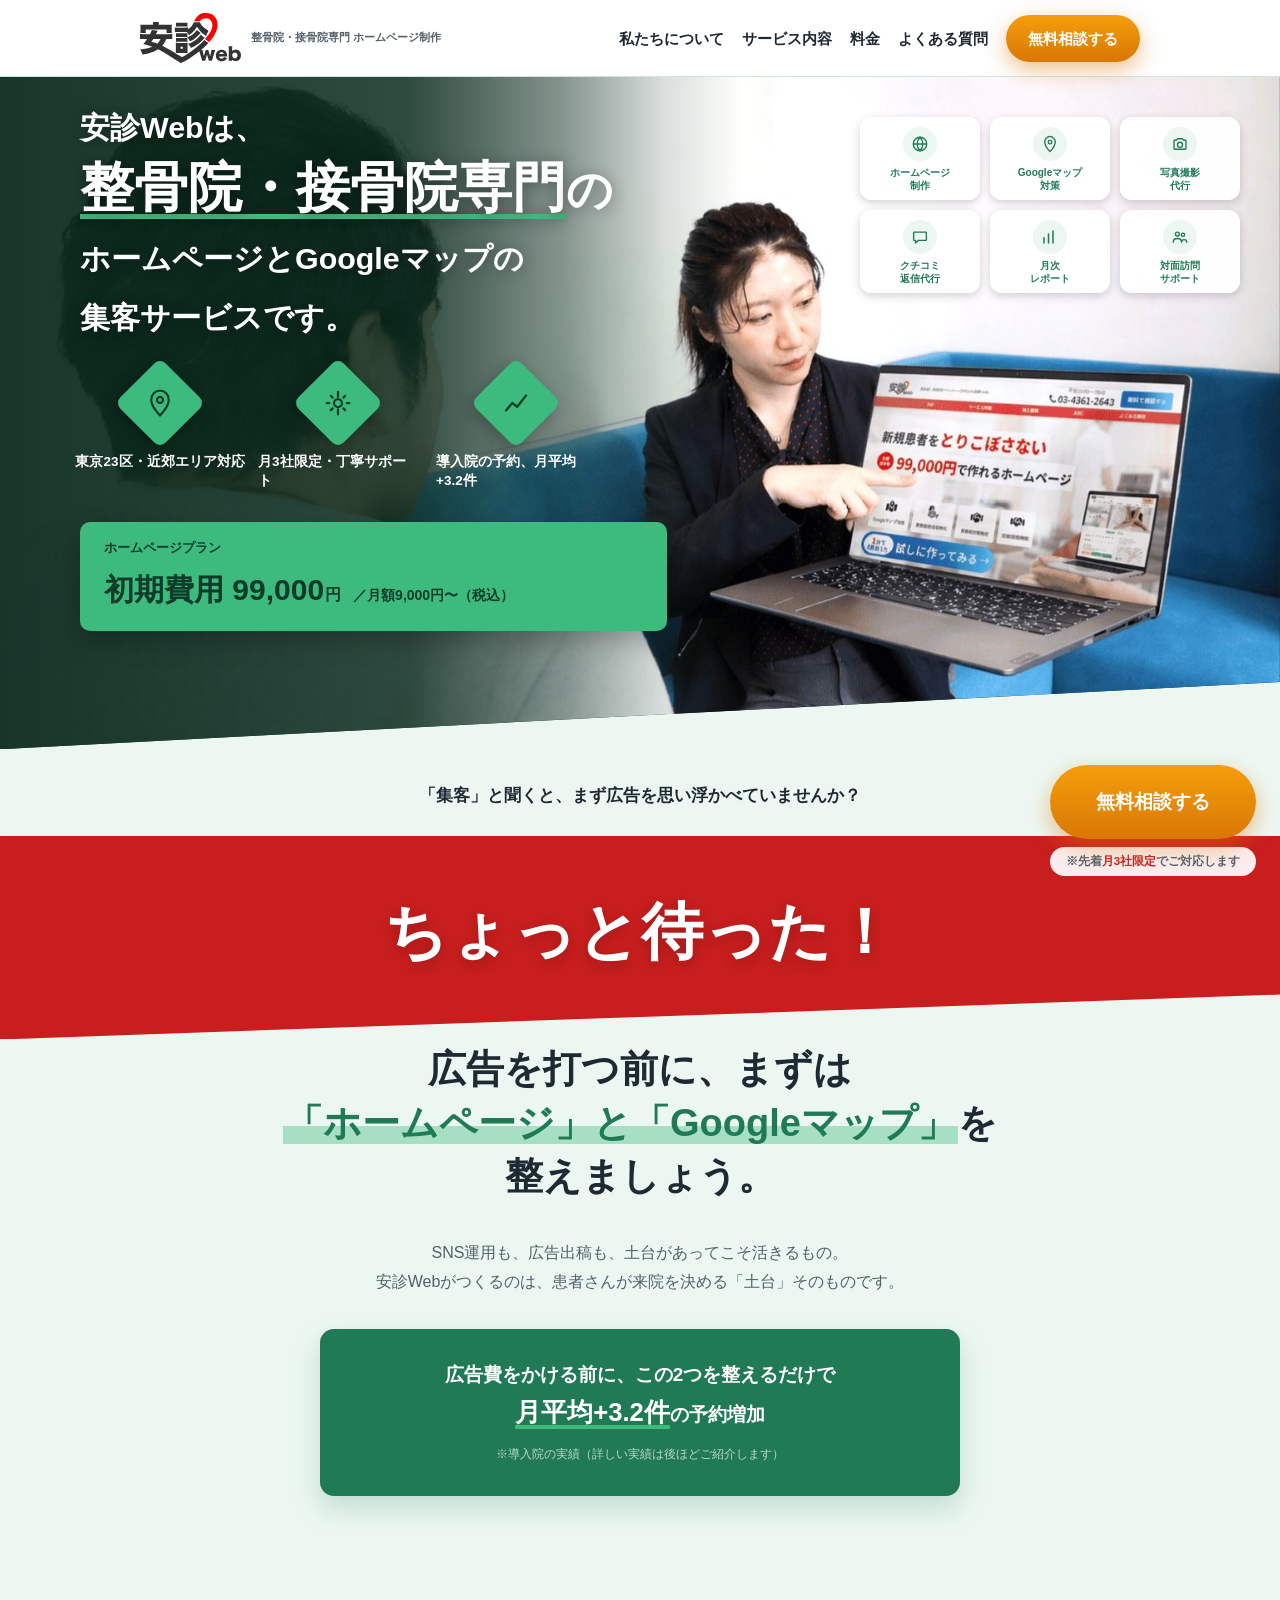
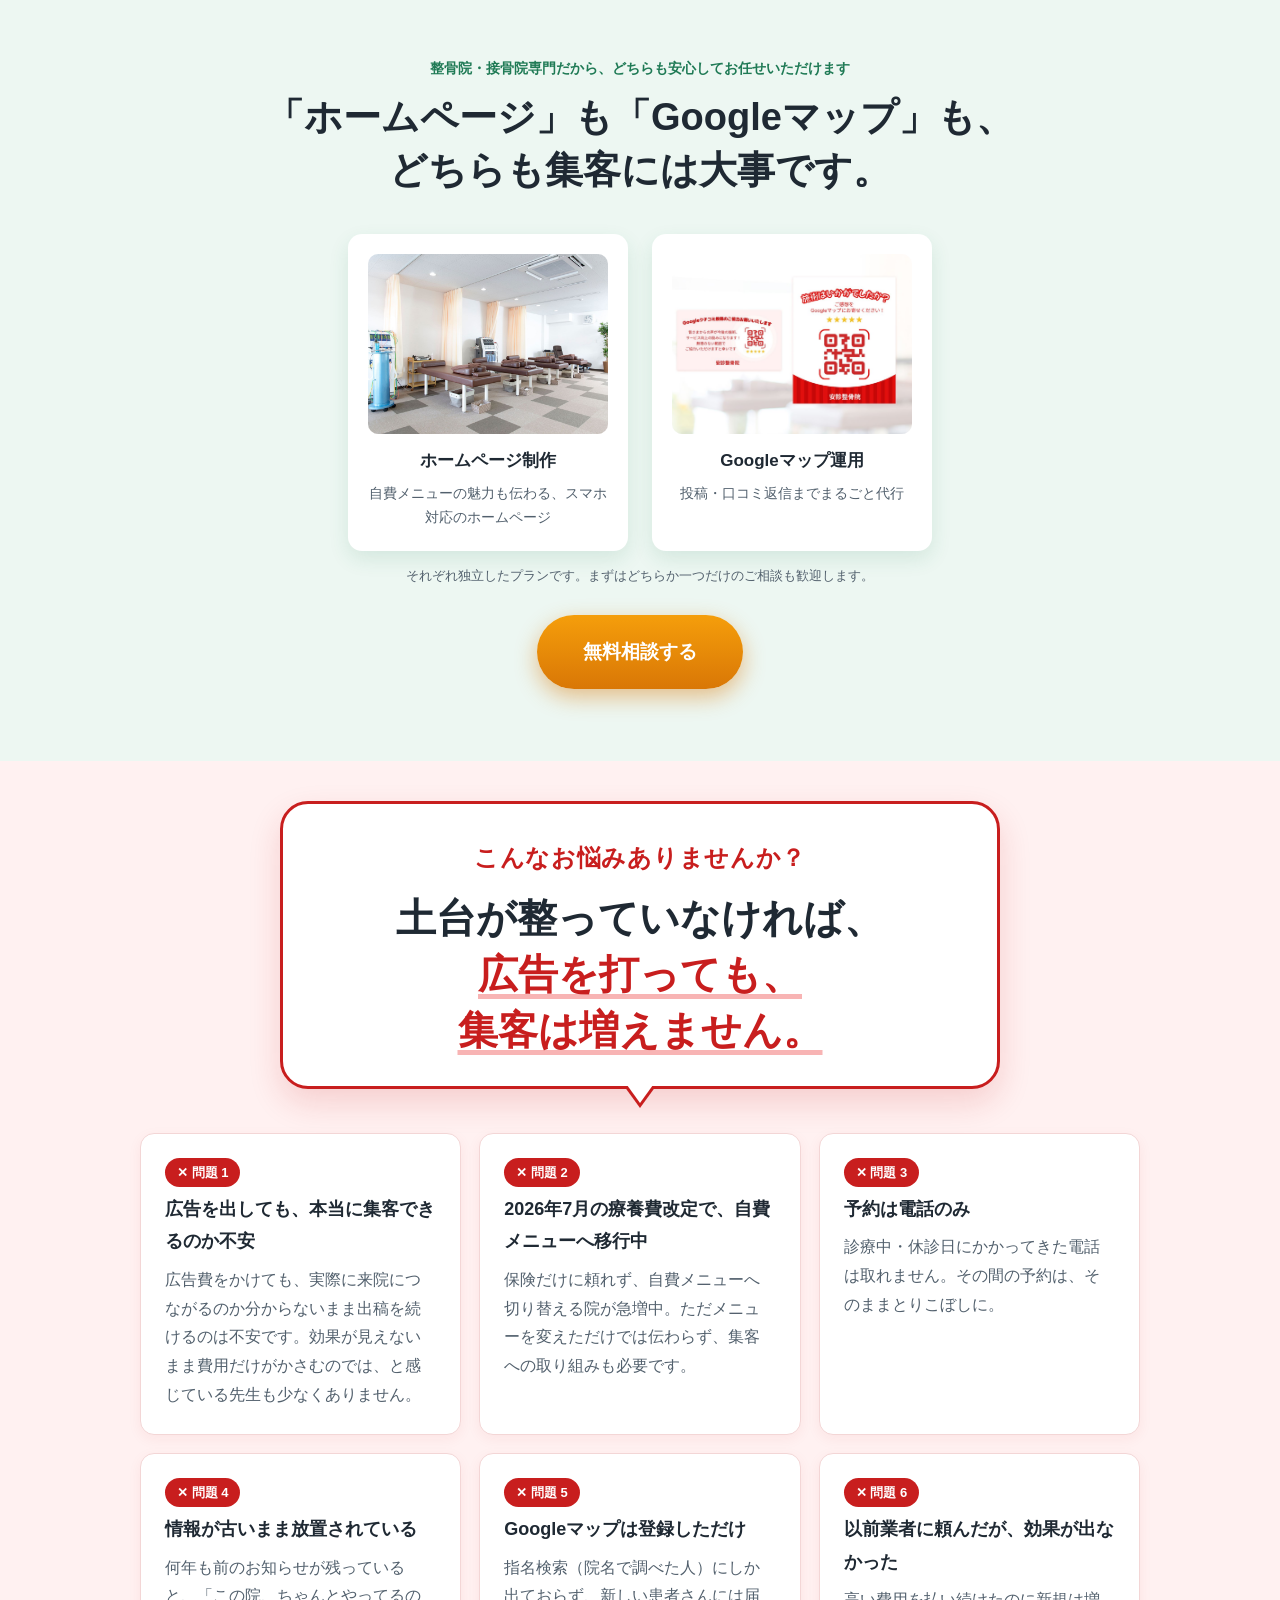
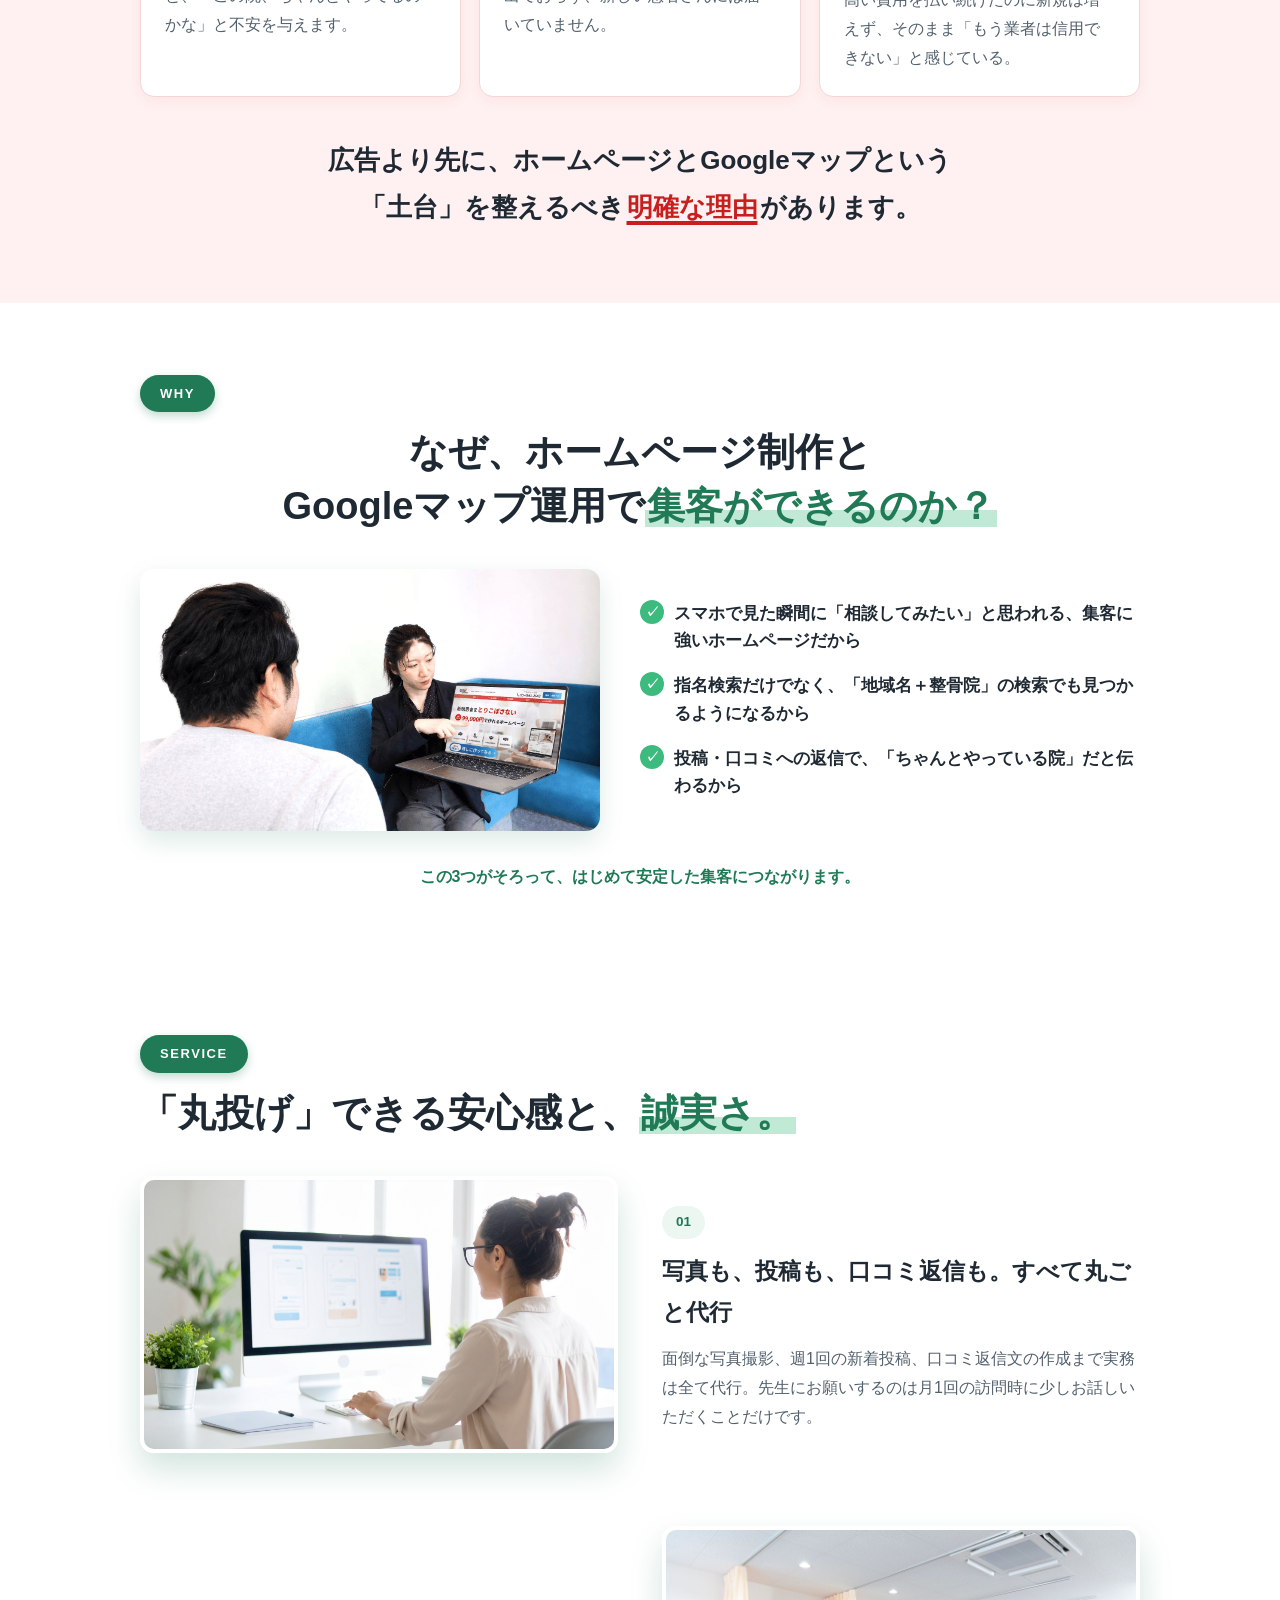
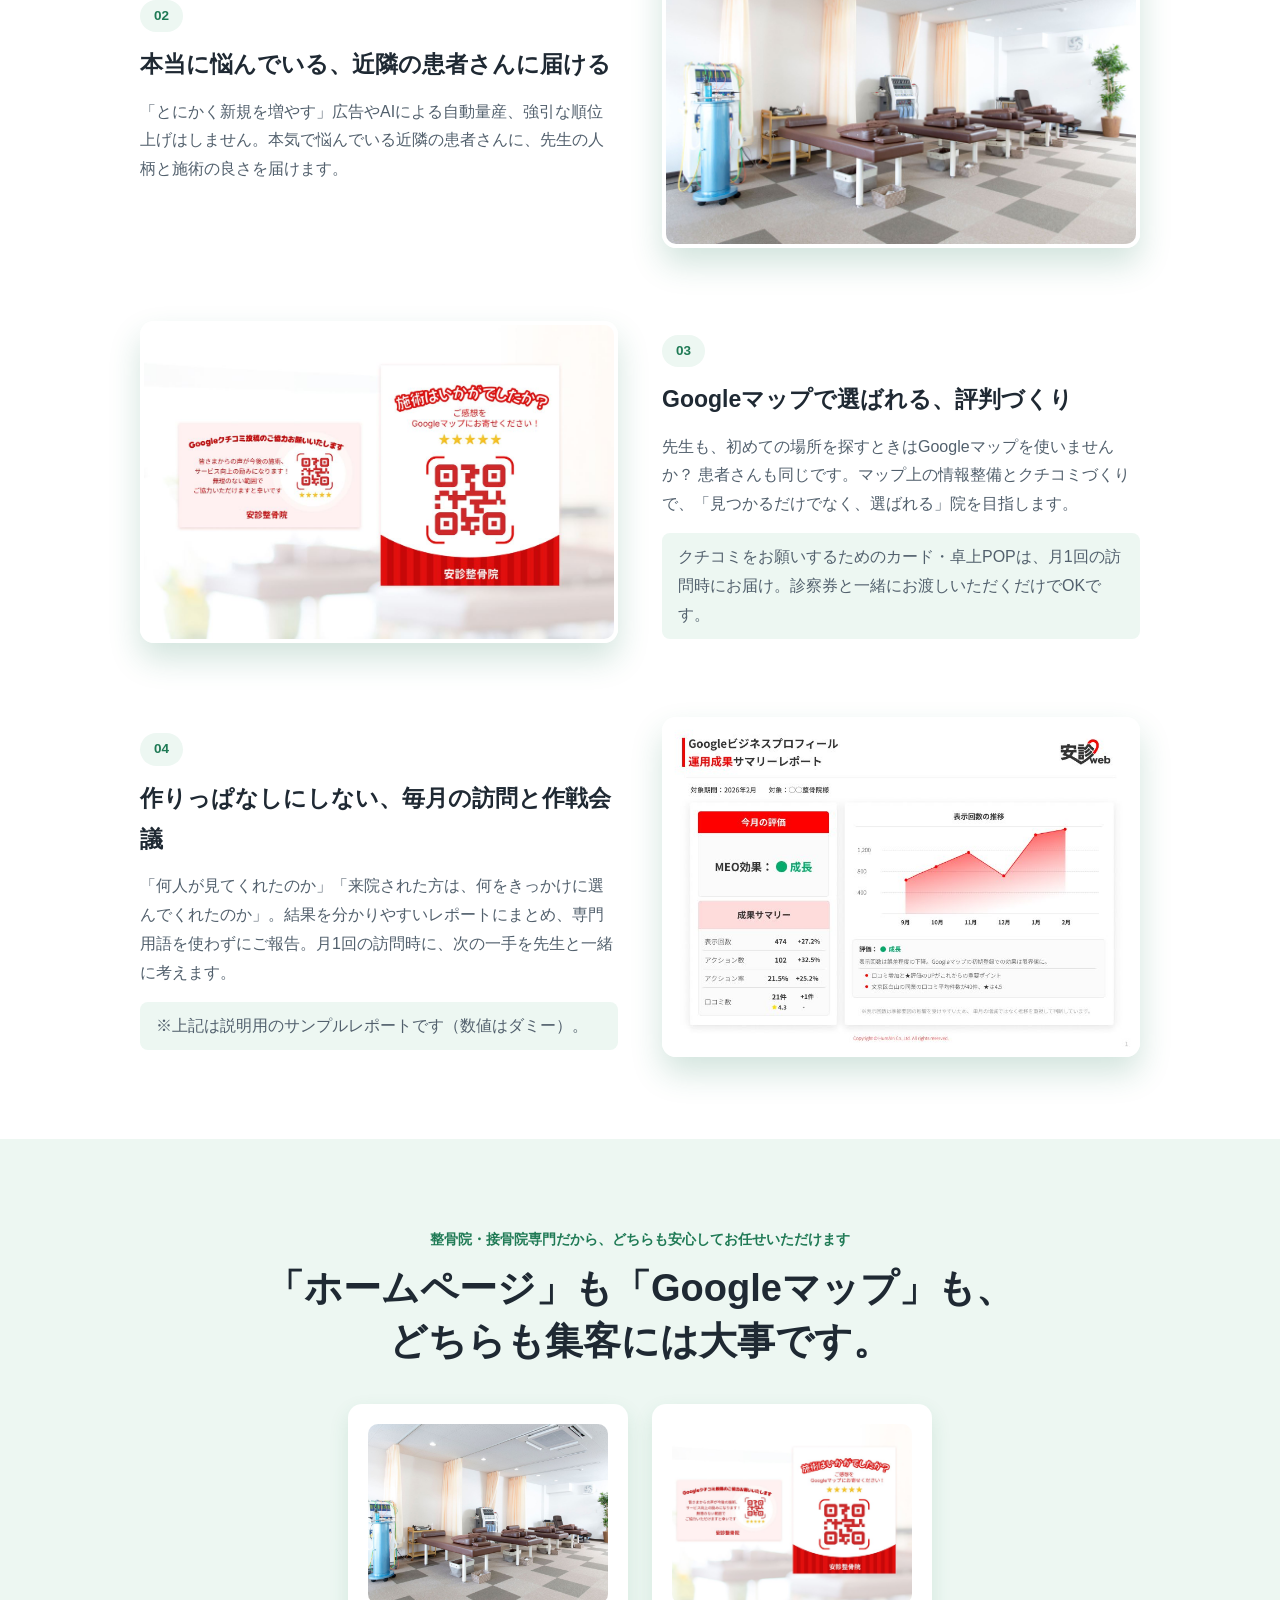
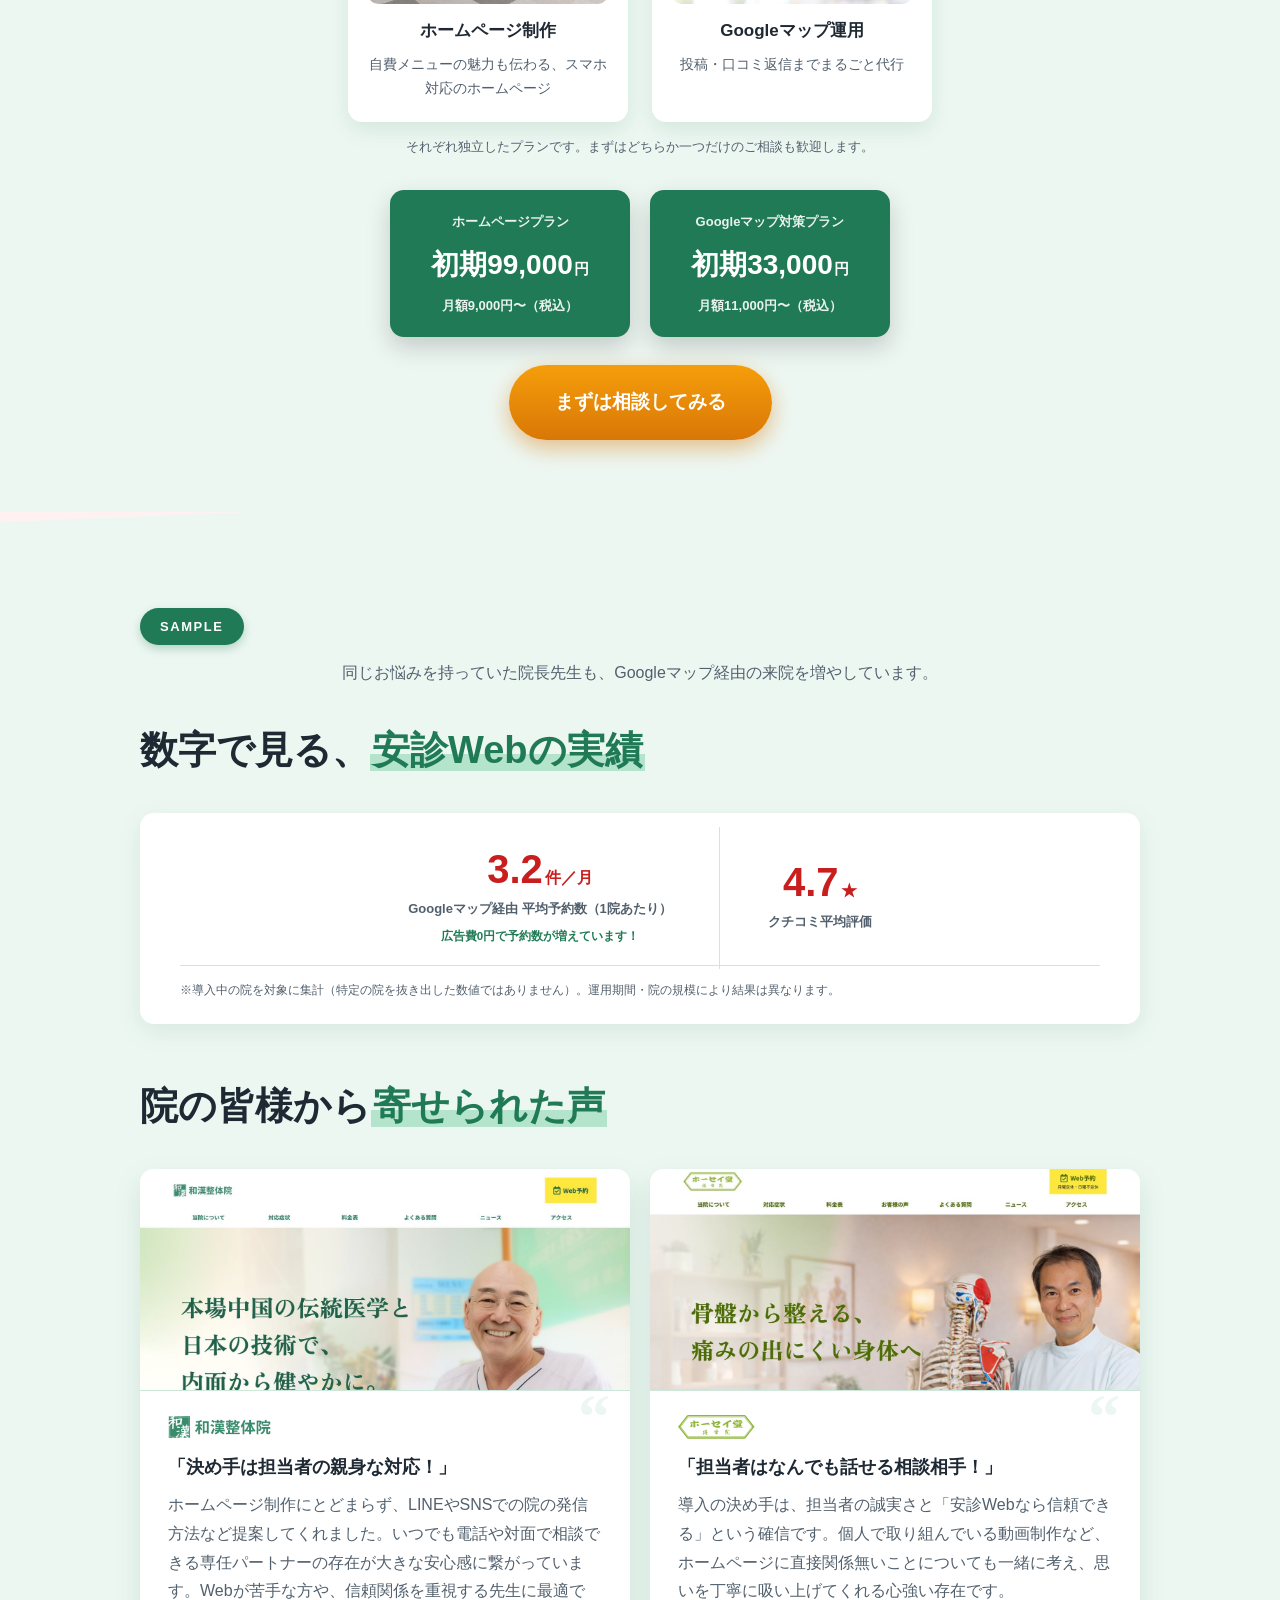
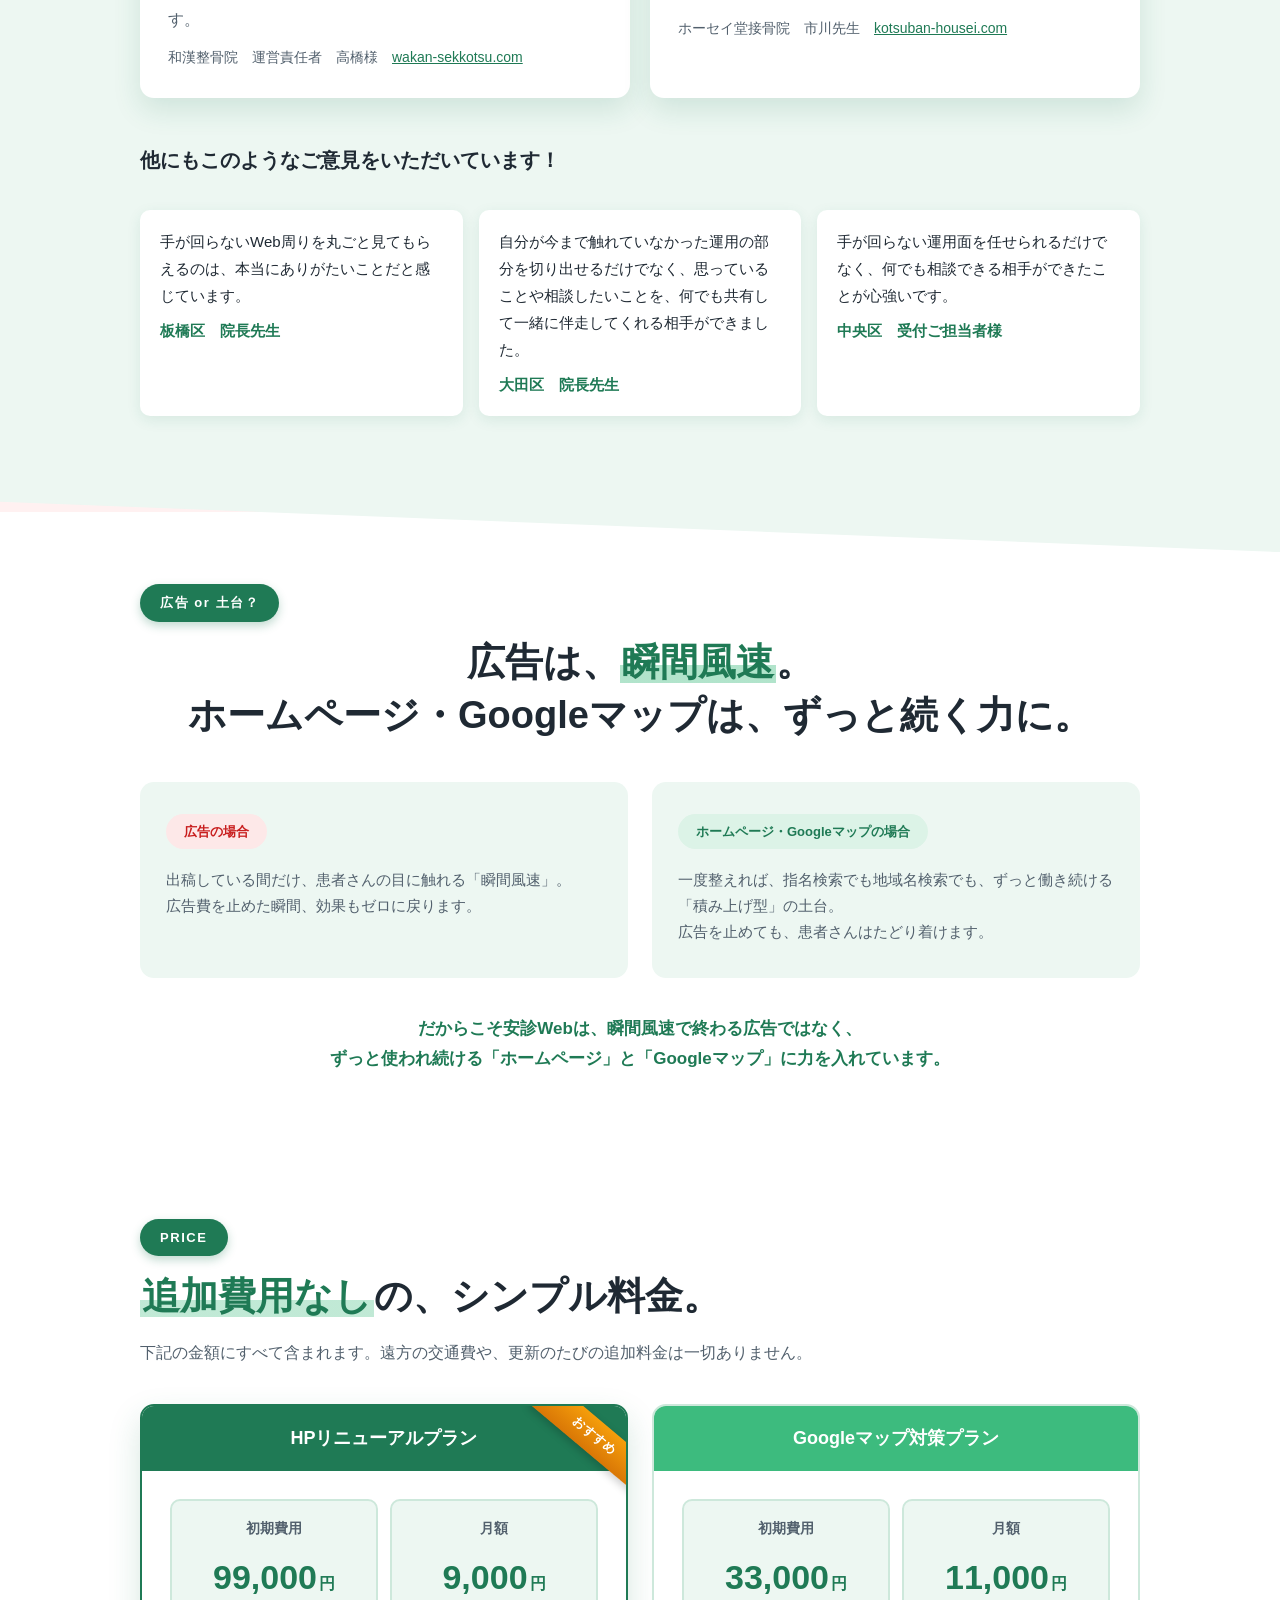
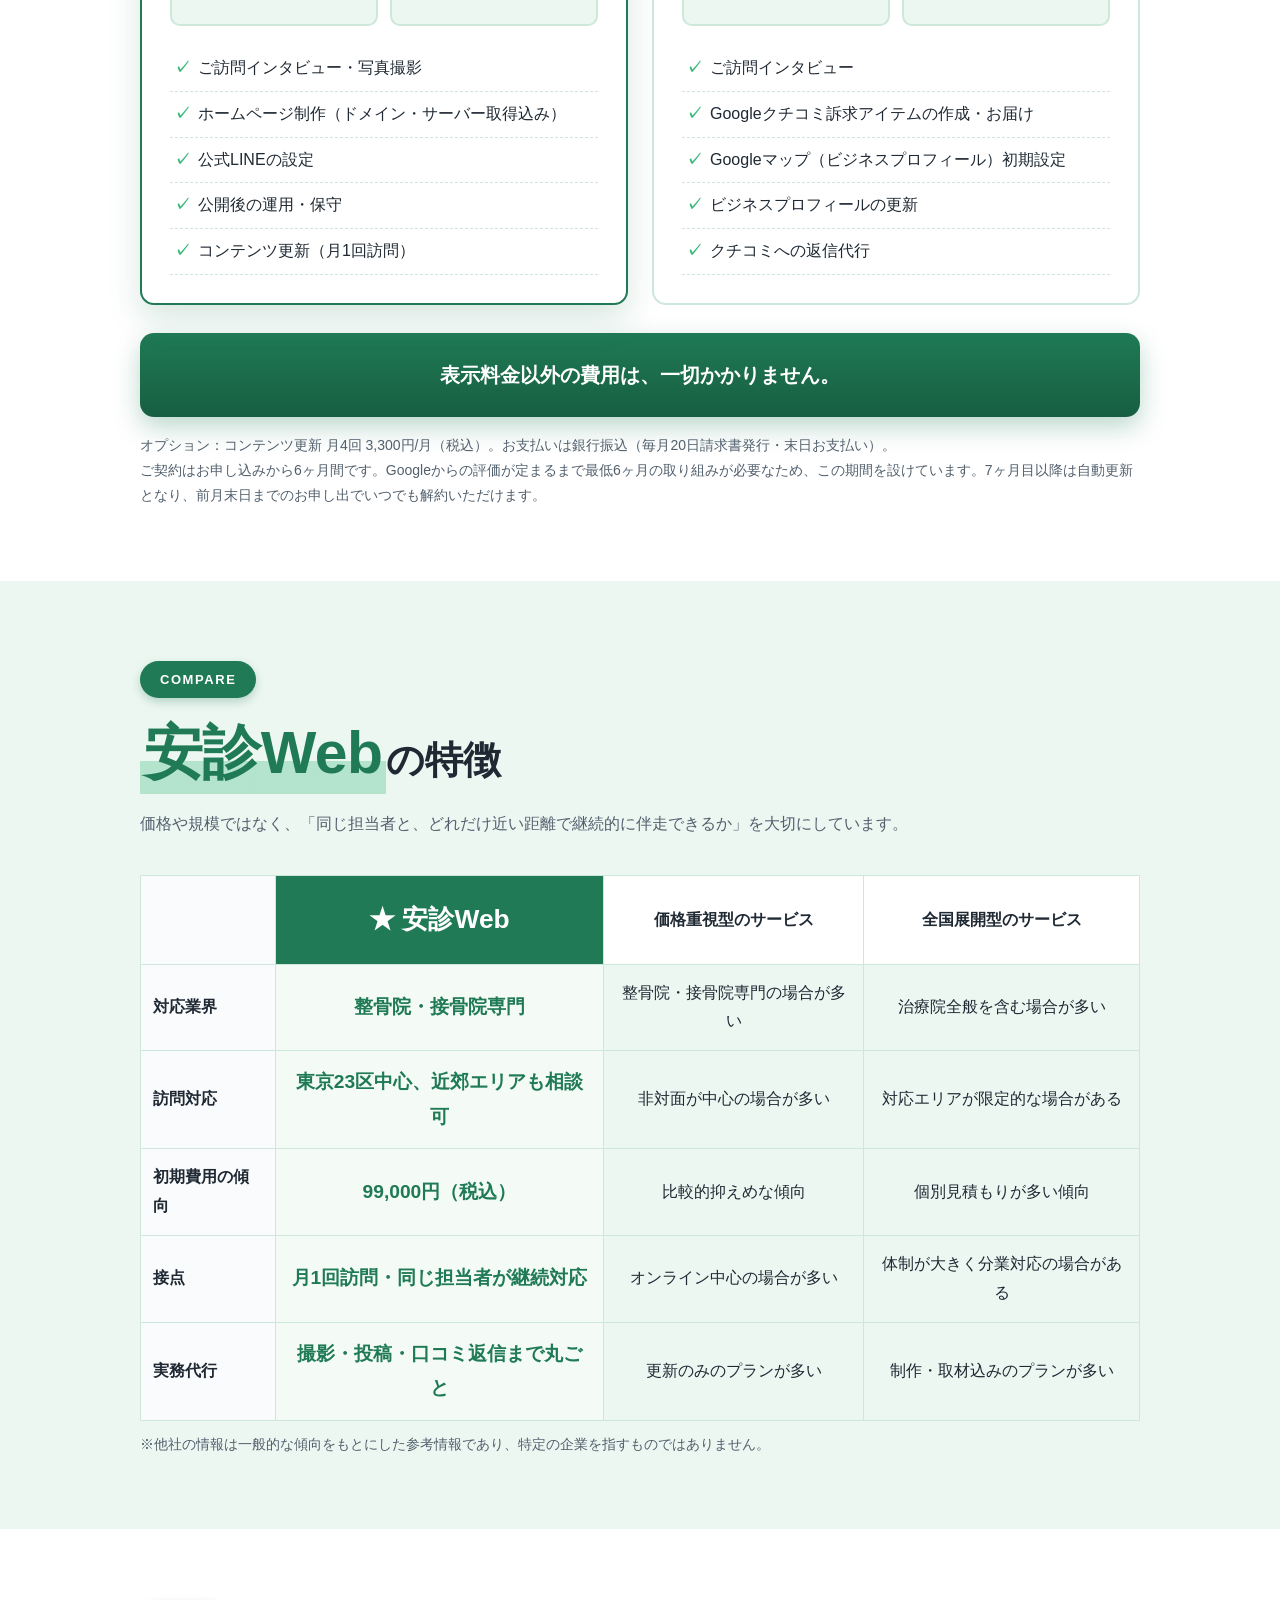
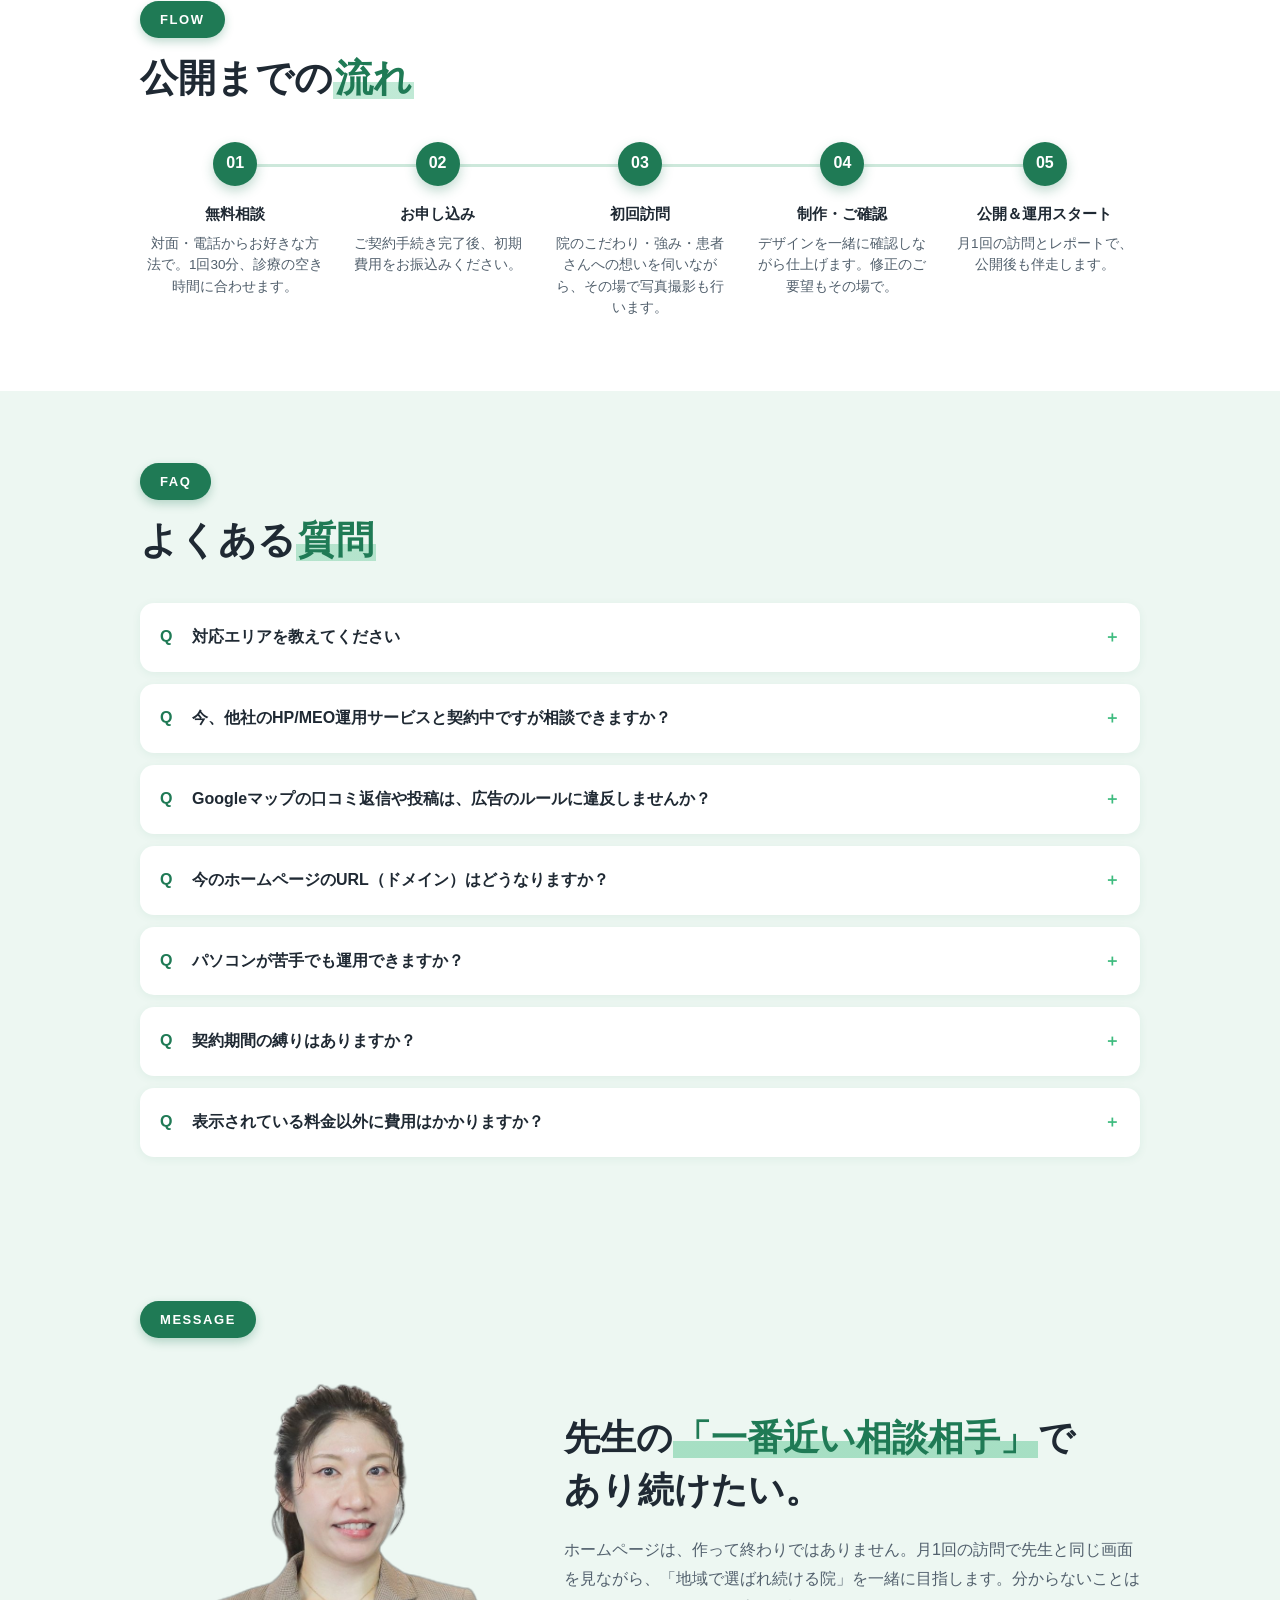
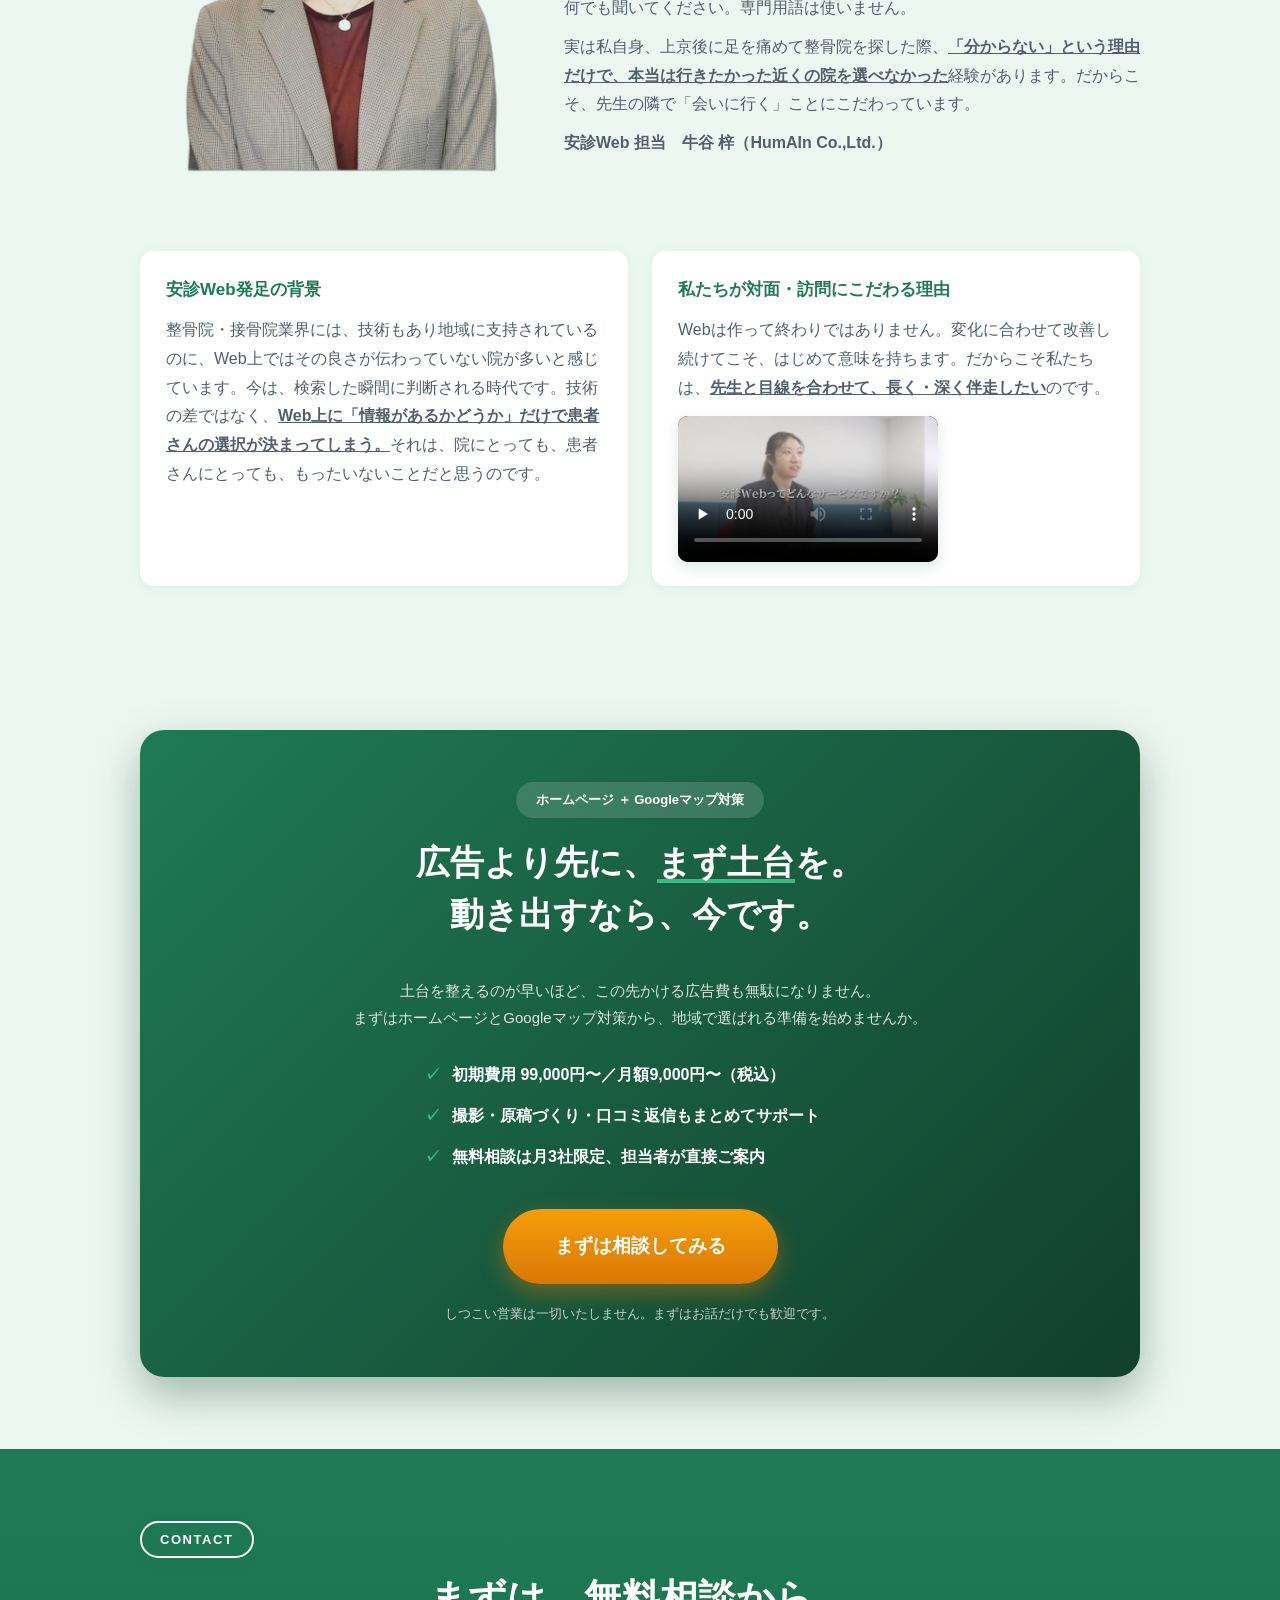
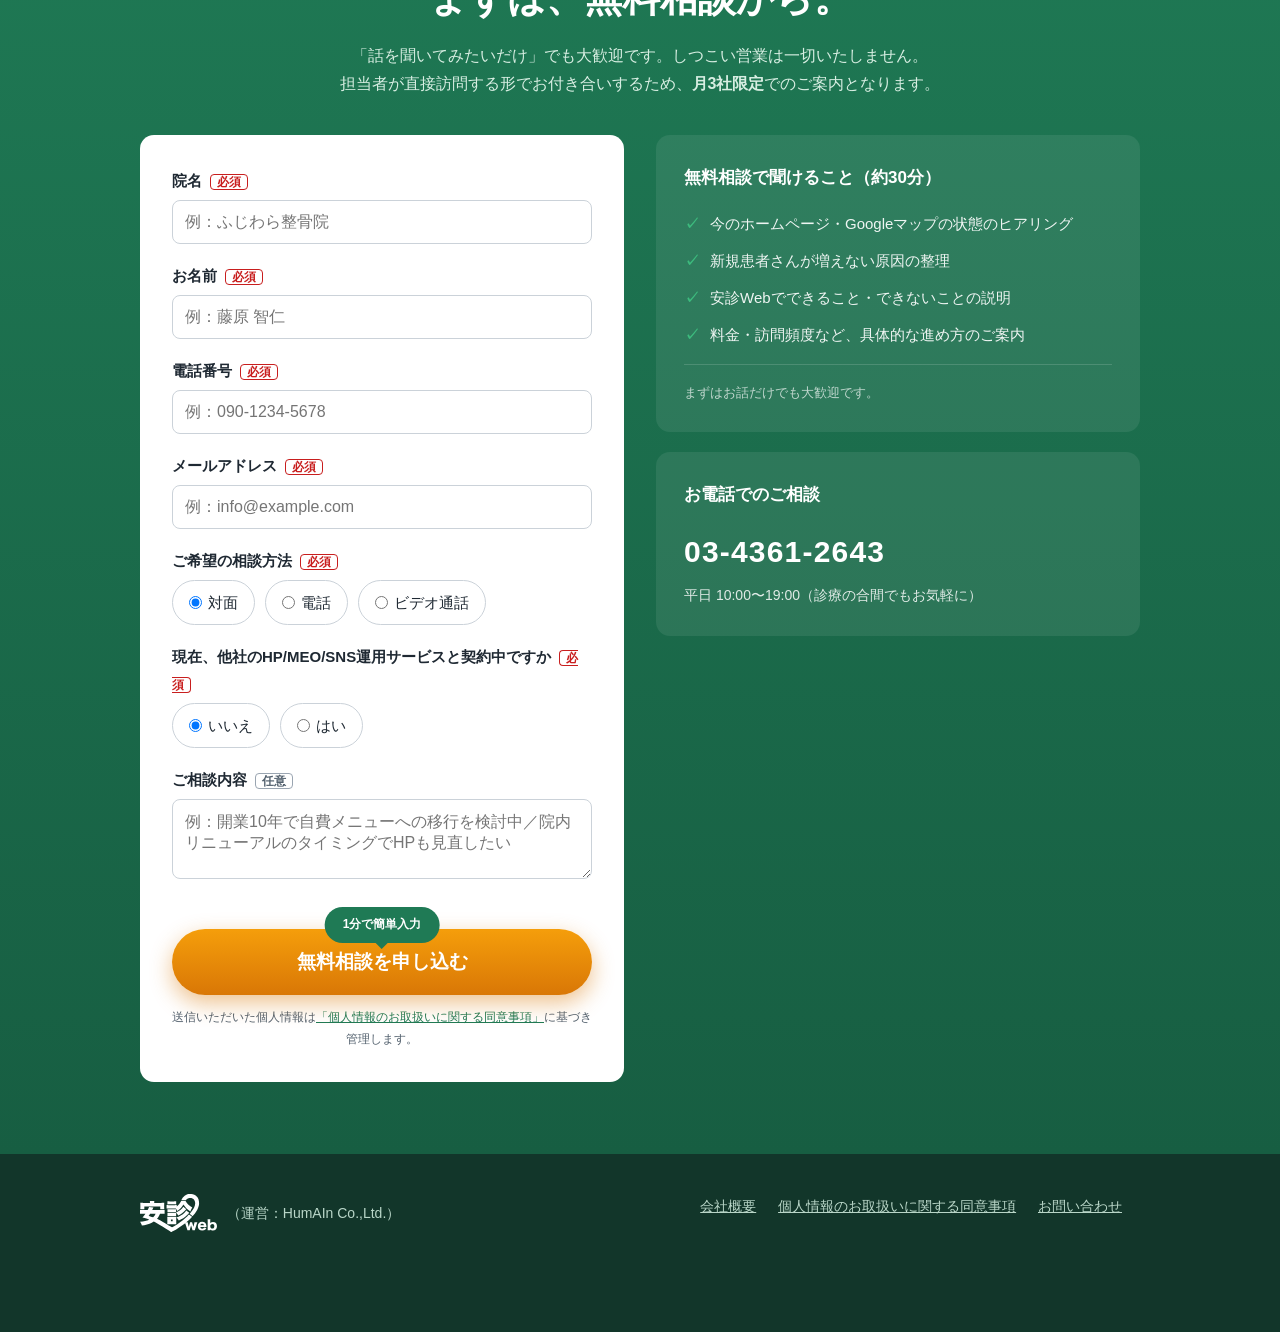
==== commit c7d6981b: "文言修正: しつこい営業なしを削除" ====
--- a/index.html
+++ b/index.html
@@ -1434,7 +1434,7 @@
         </div>
         <div class="cta-with-badge" style="width:100%;">
           <span class="cta-badge">1分で簡単入力</span>
-          <button type="submit" class="btn btn-cta" style="width:100%;">無料相談を申し込む<small>しつこい営業なし</small></button>
+          <button type="submit" class="btn btn-cta" style="width:100%;">無料相談を申し込む</button>
         </div>
         <p class="form-fine">送信いただいた個人情報は<a href="https://anshin-hp.com/privacy" target="_blank" rel="noopener">「個人情報のお取扱いに関する同意事項」</a>に基づき管理します。</p>
       </form>
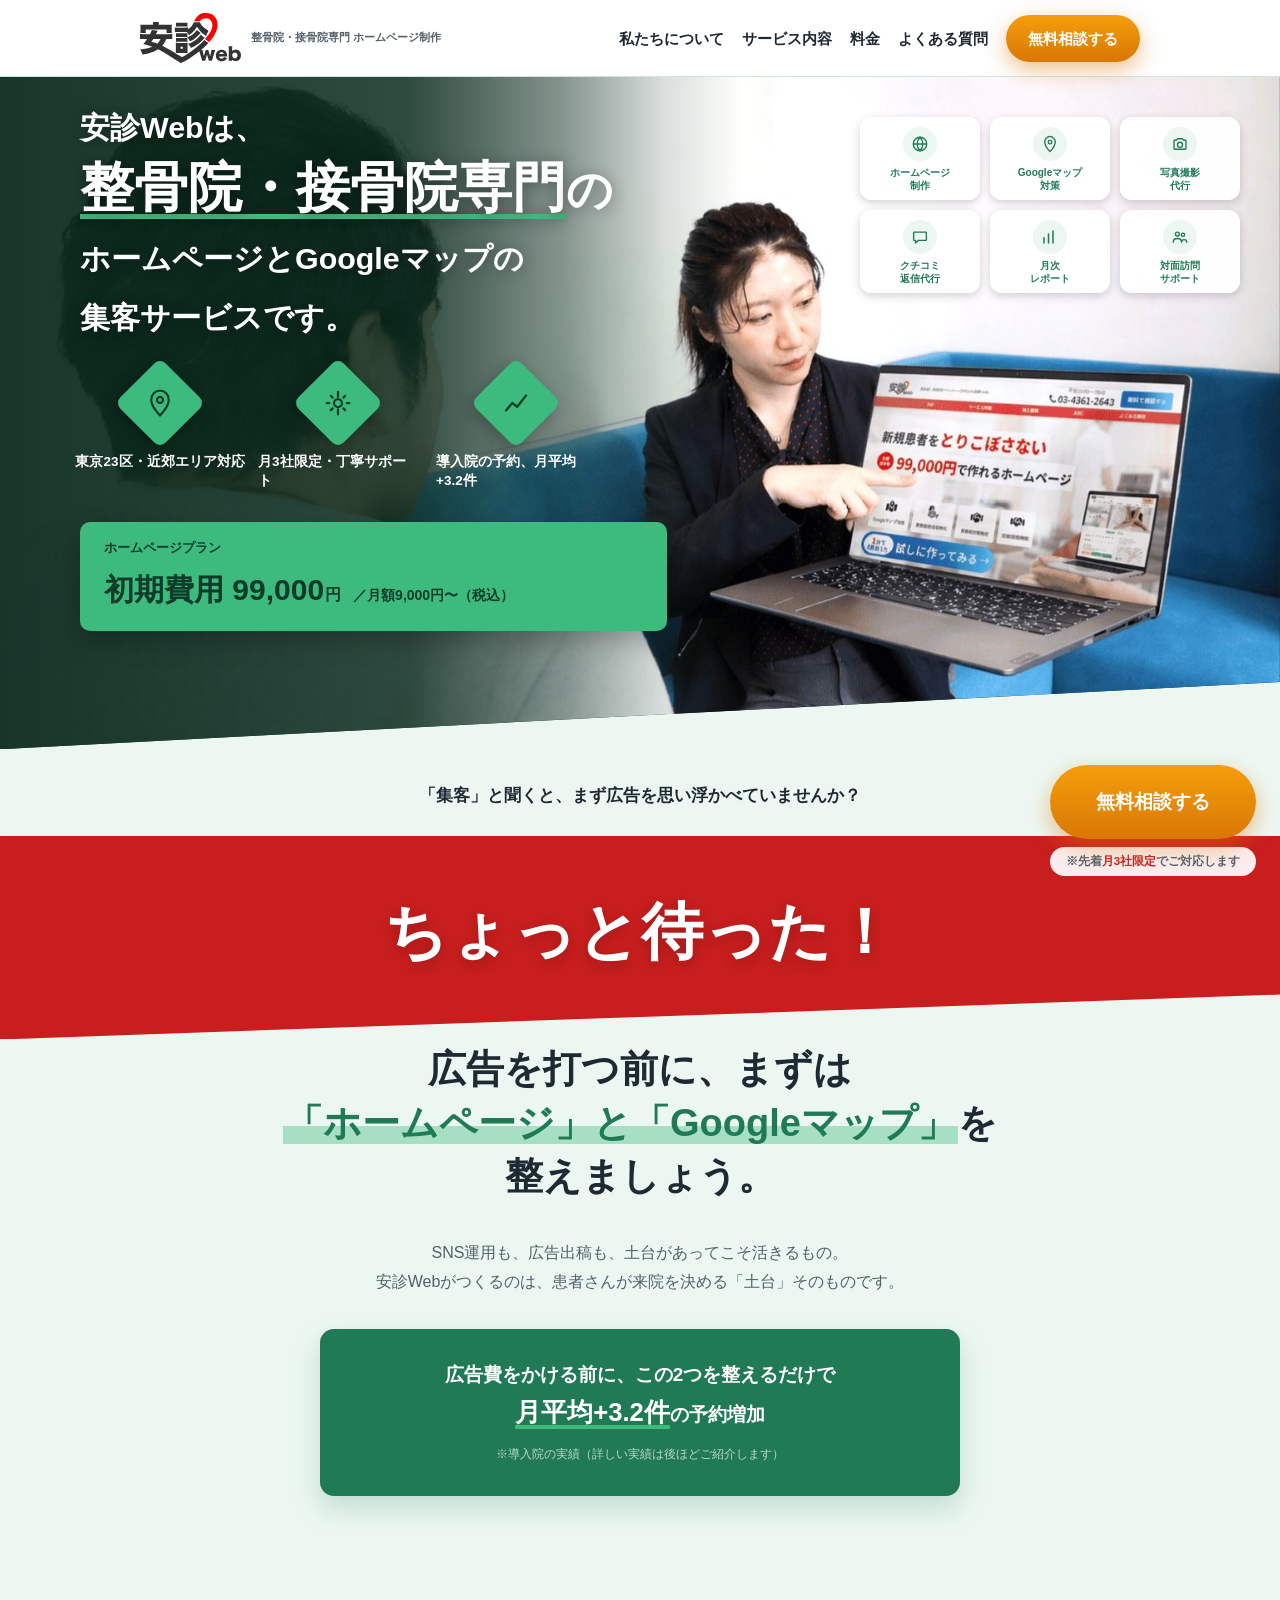
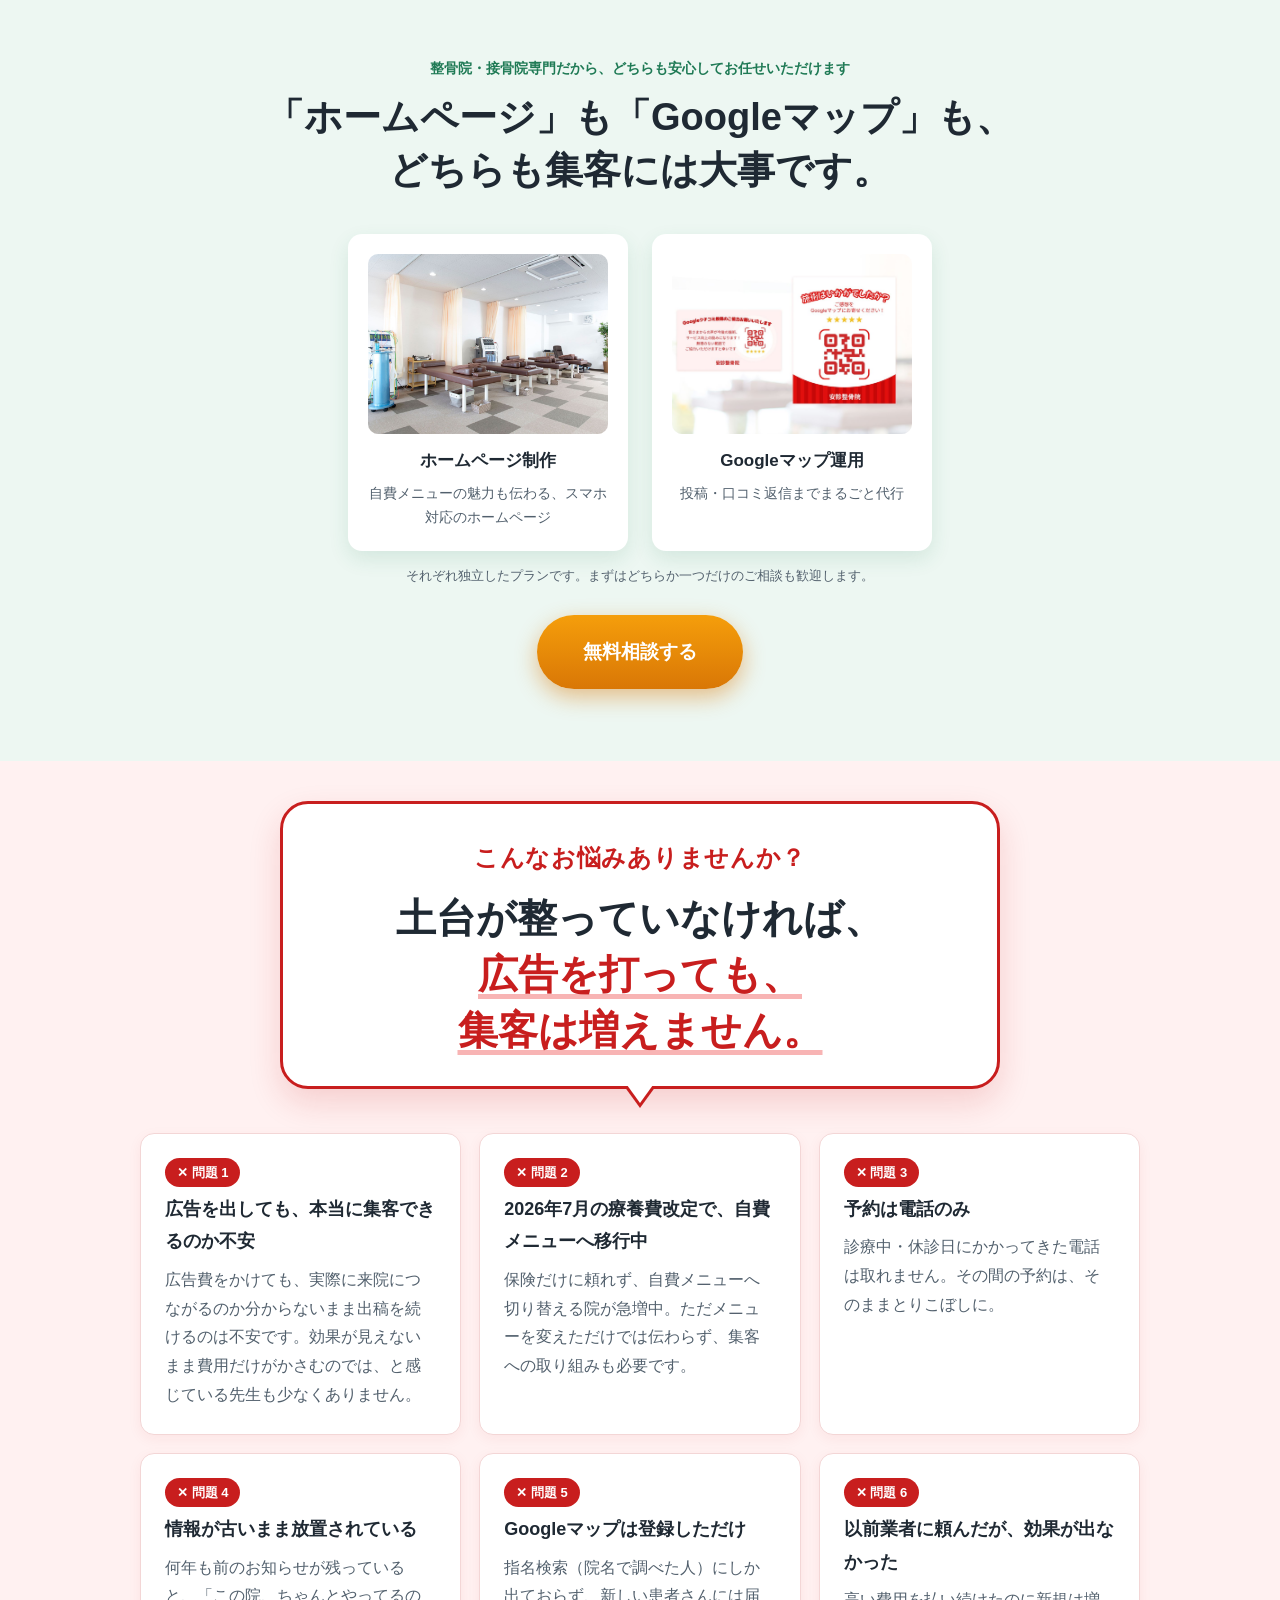
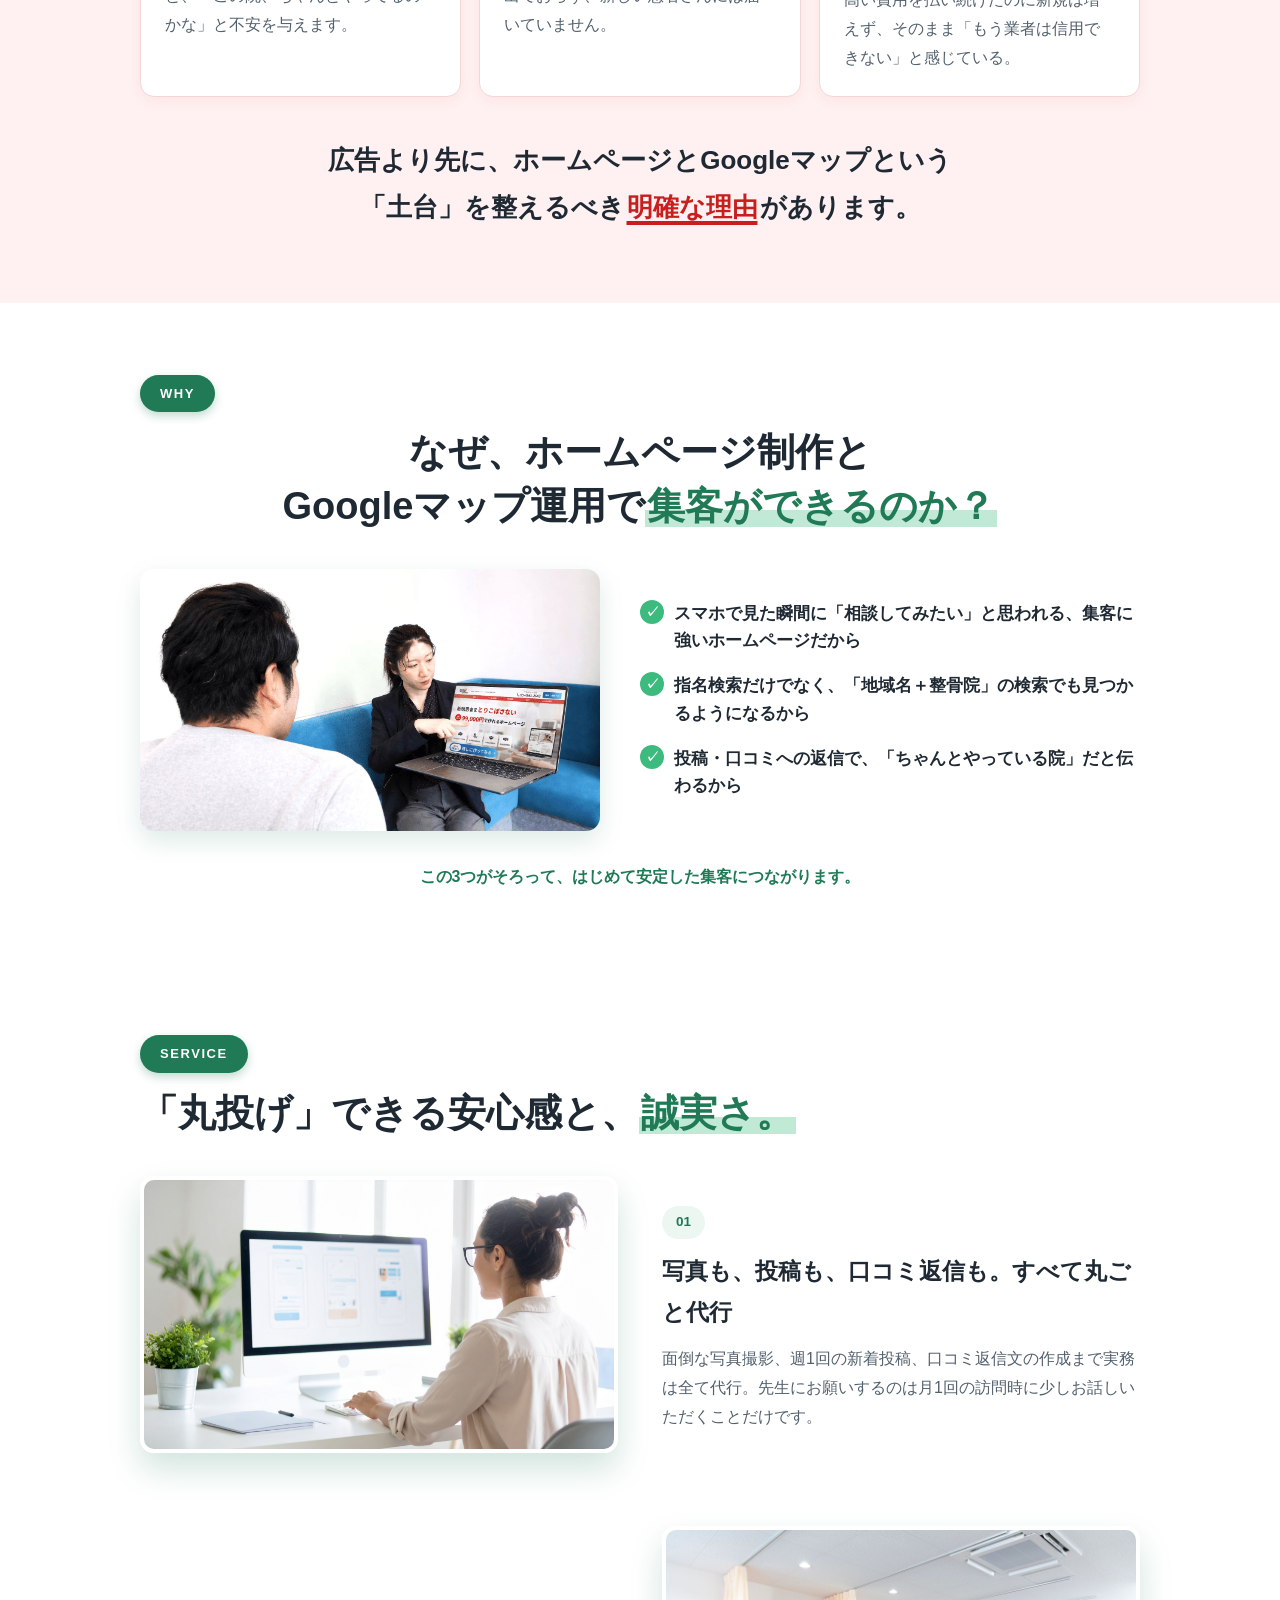
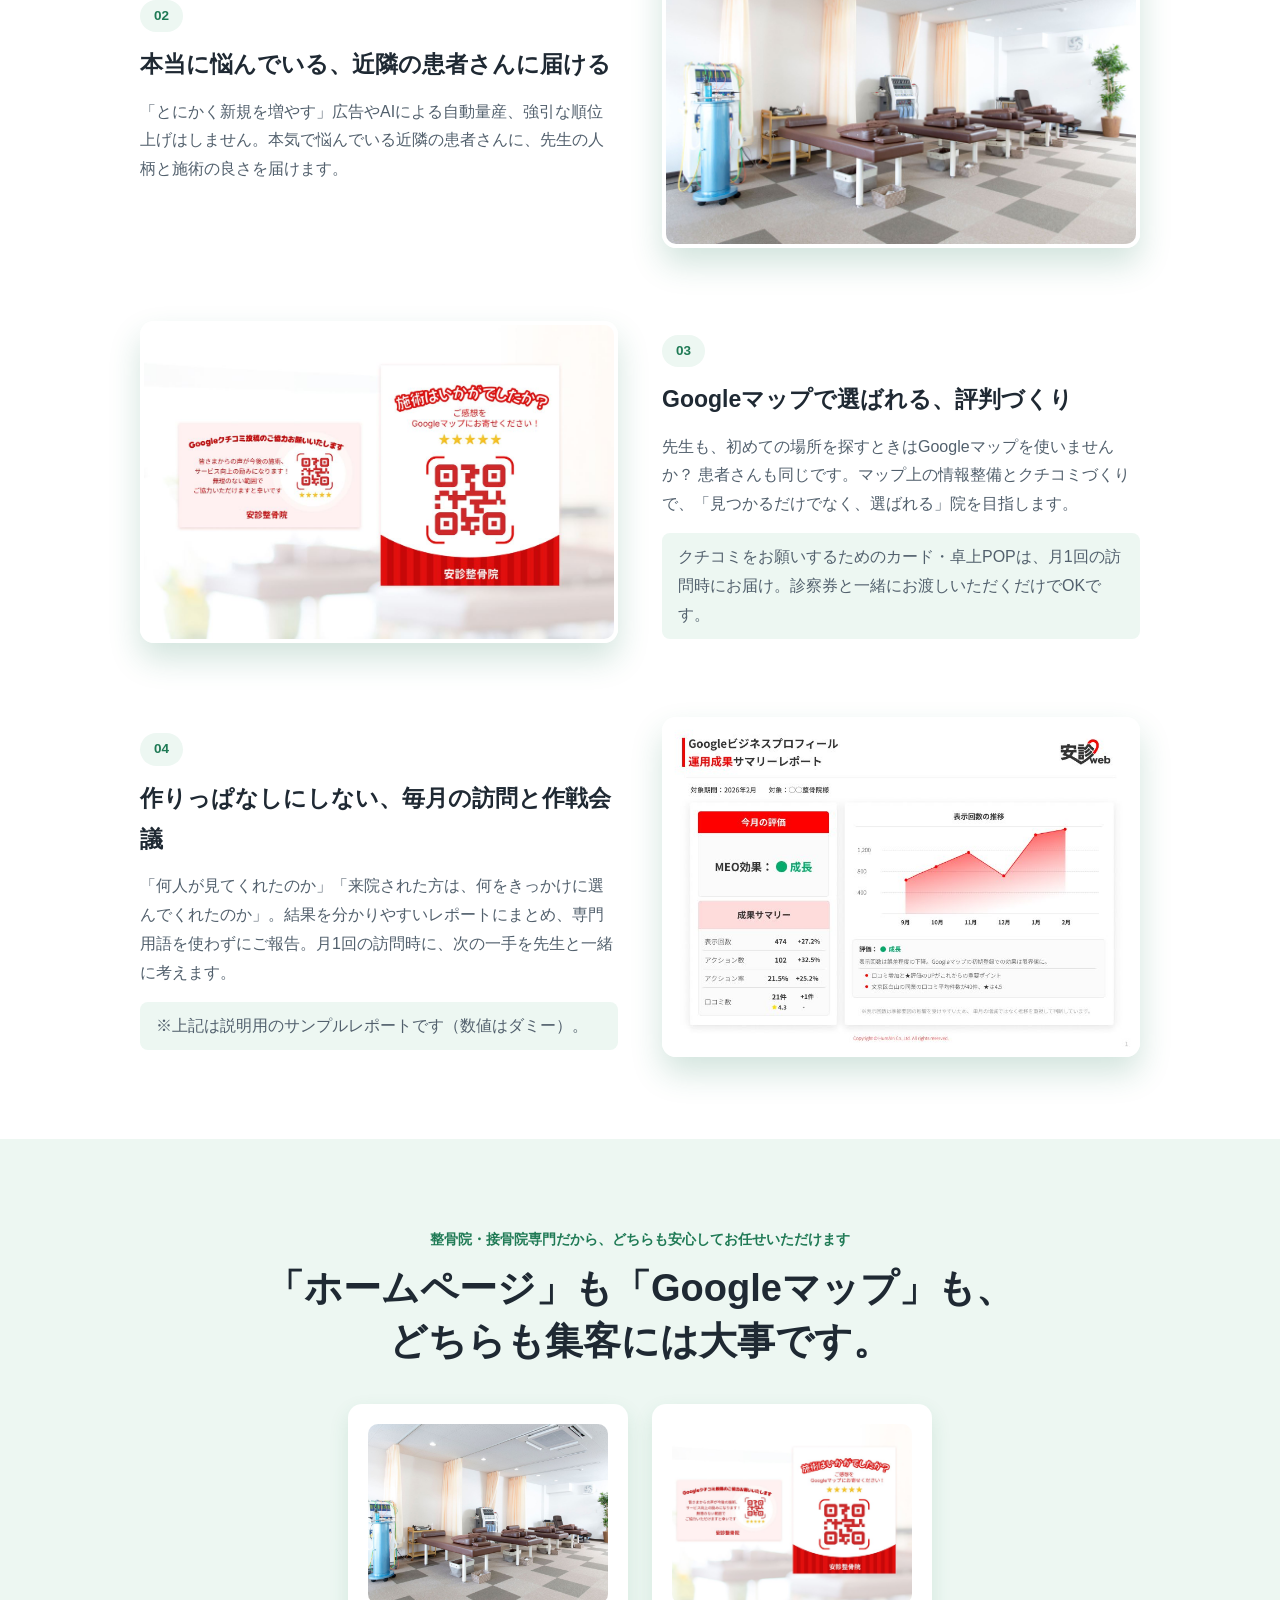
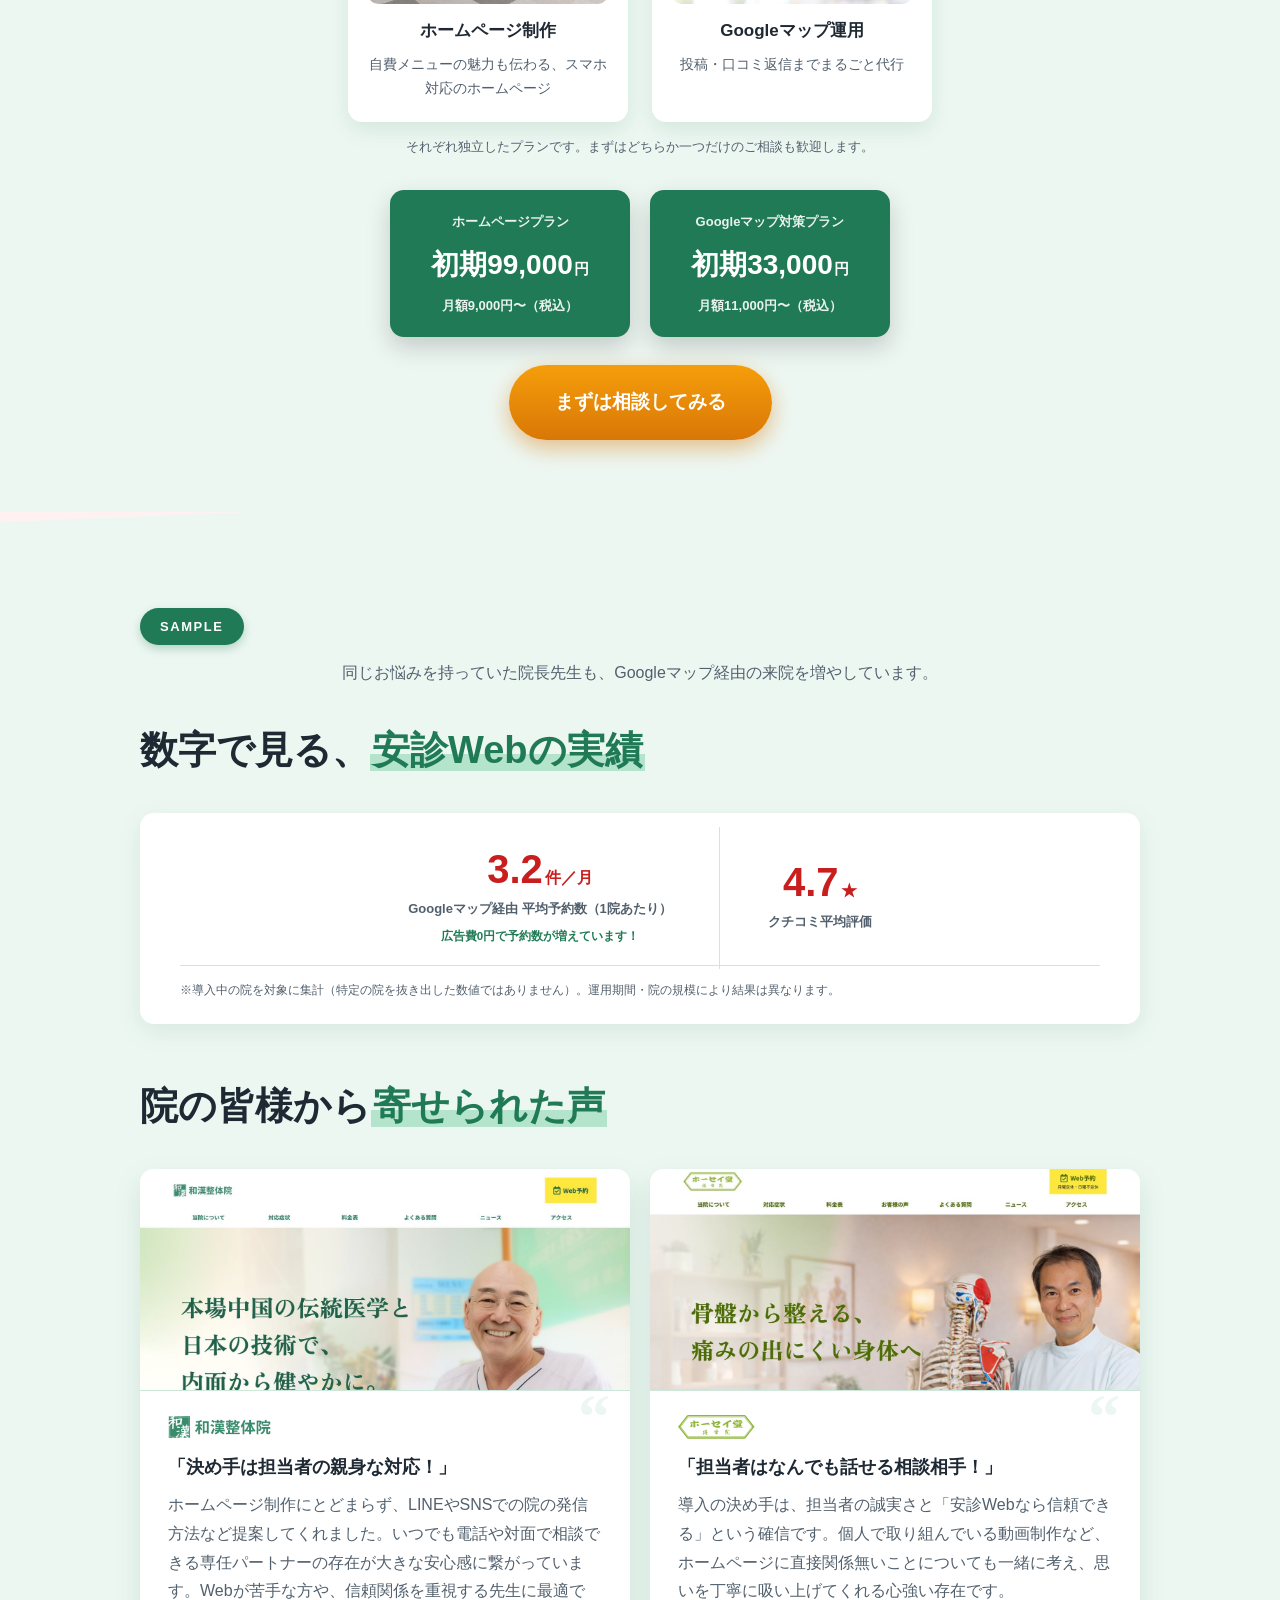
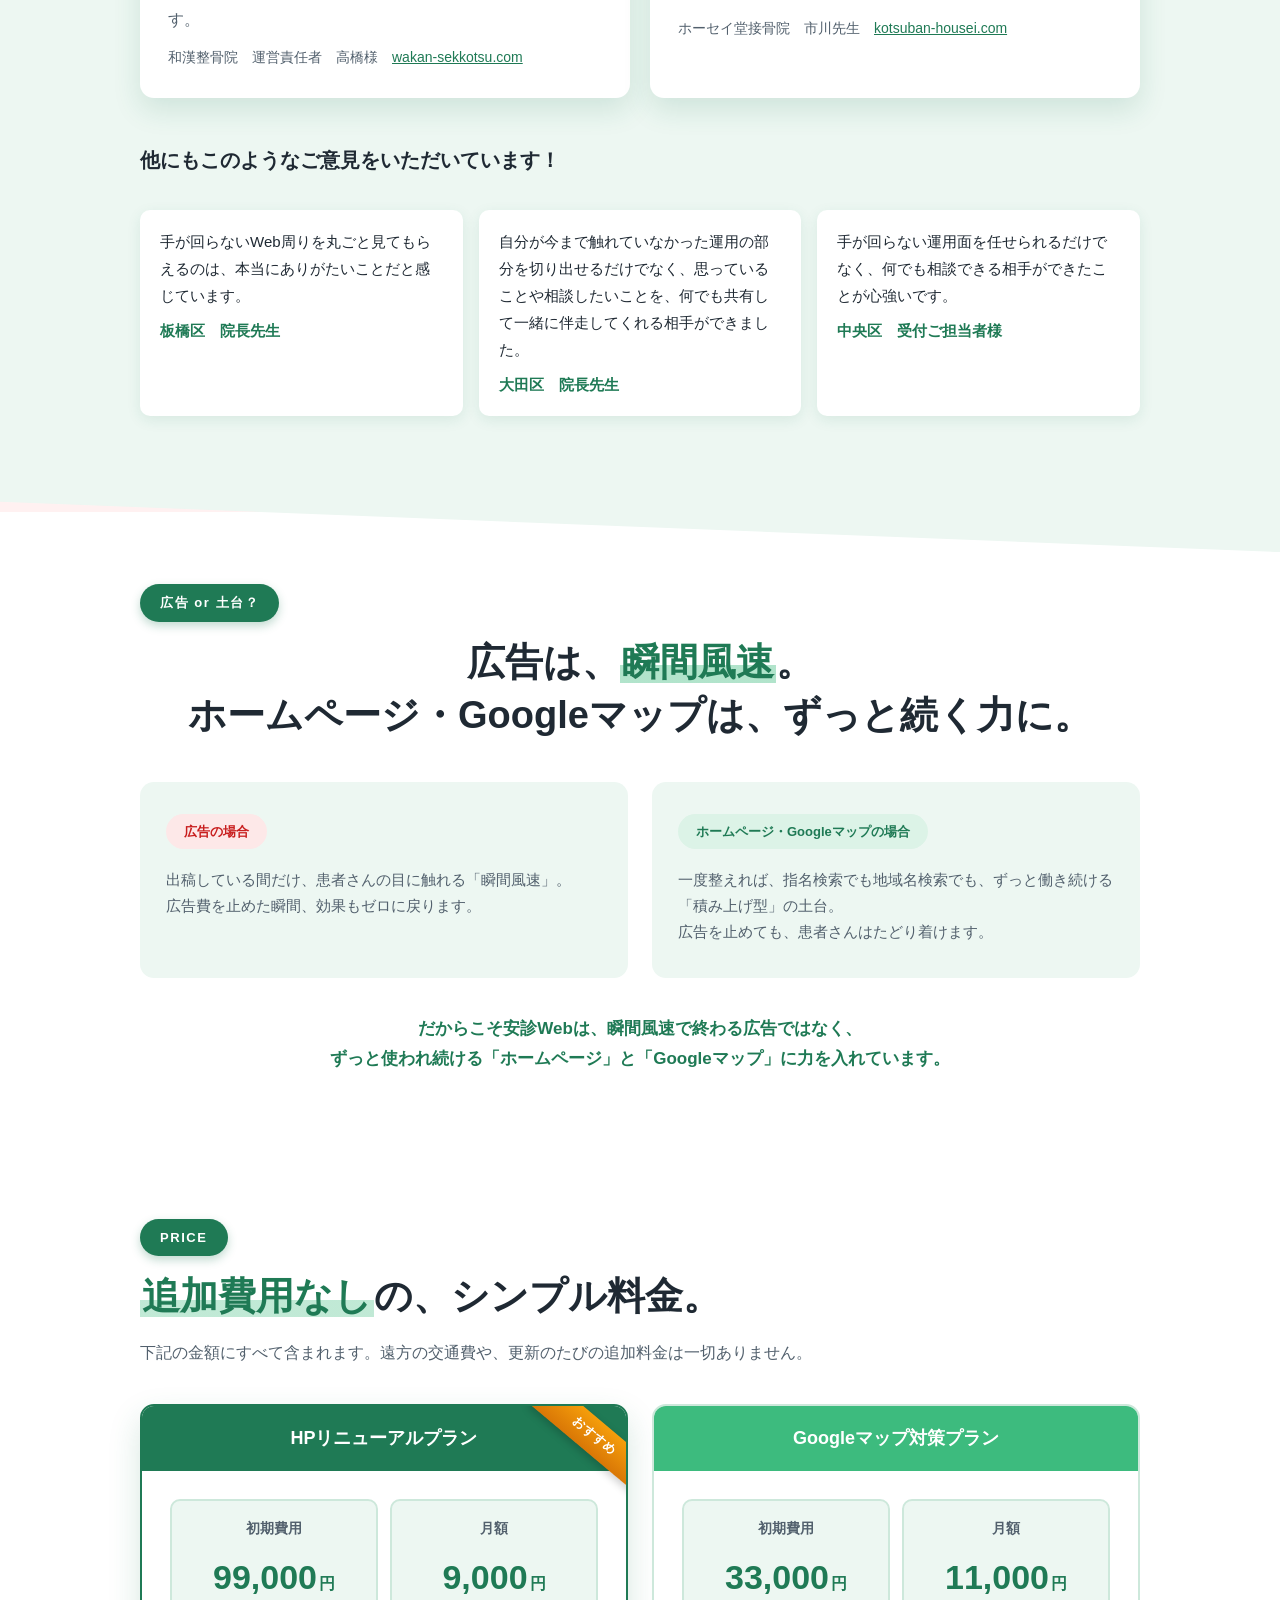
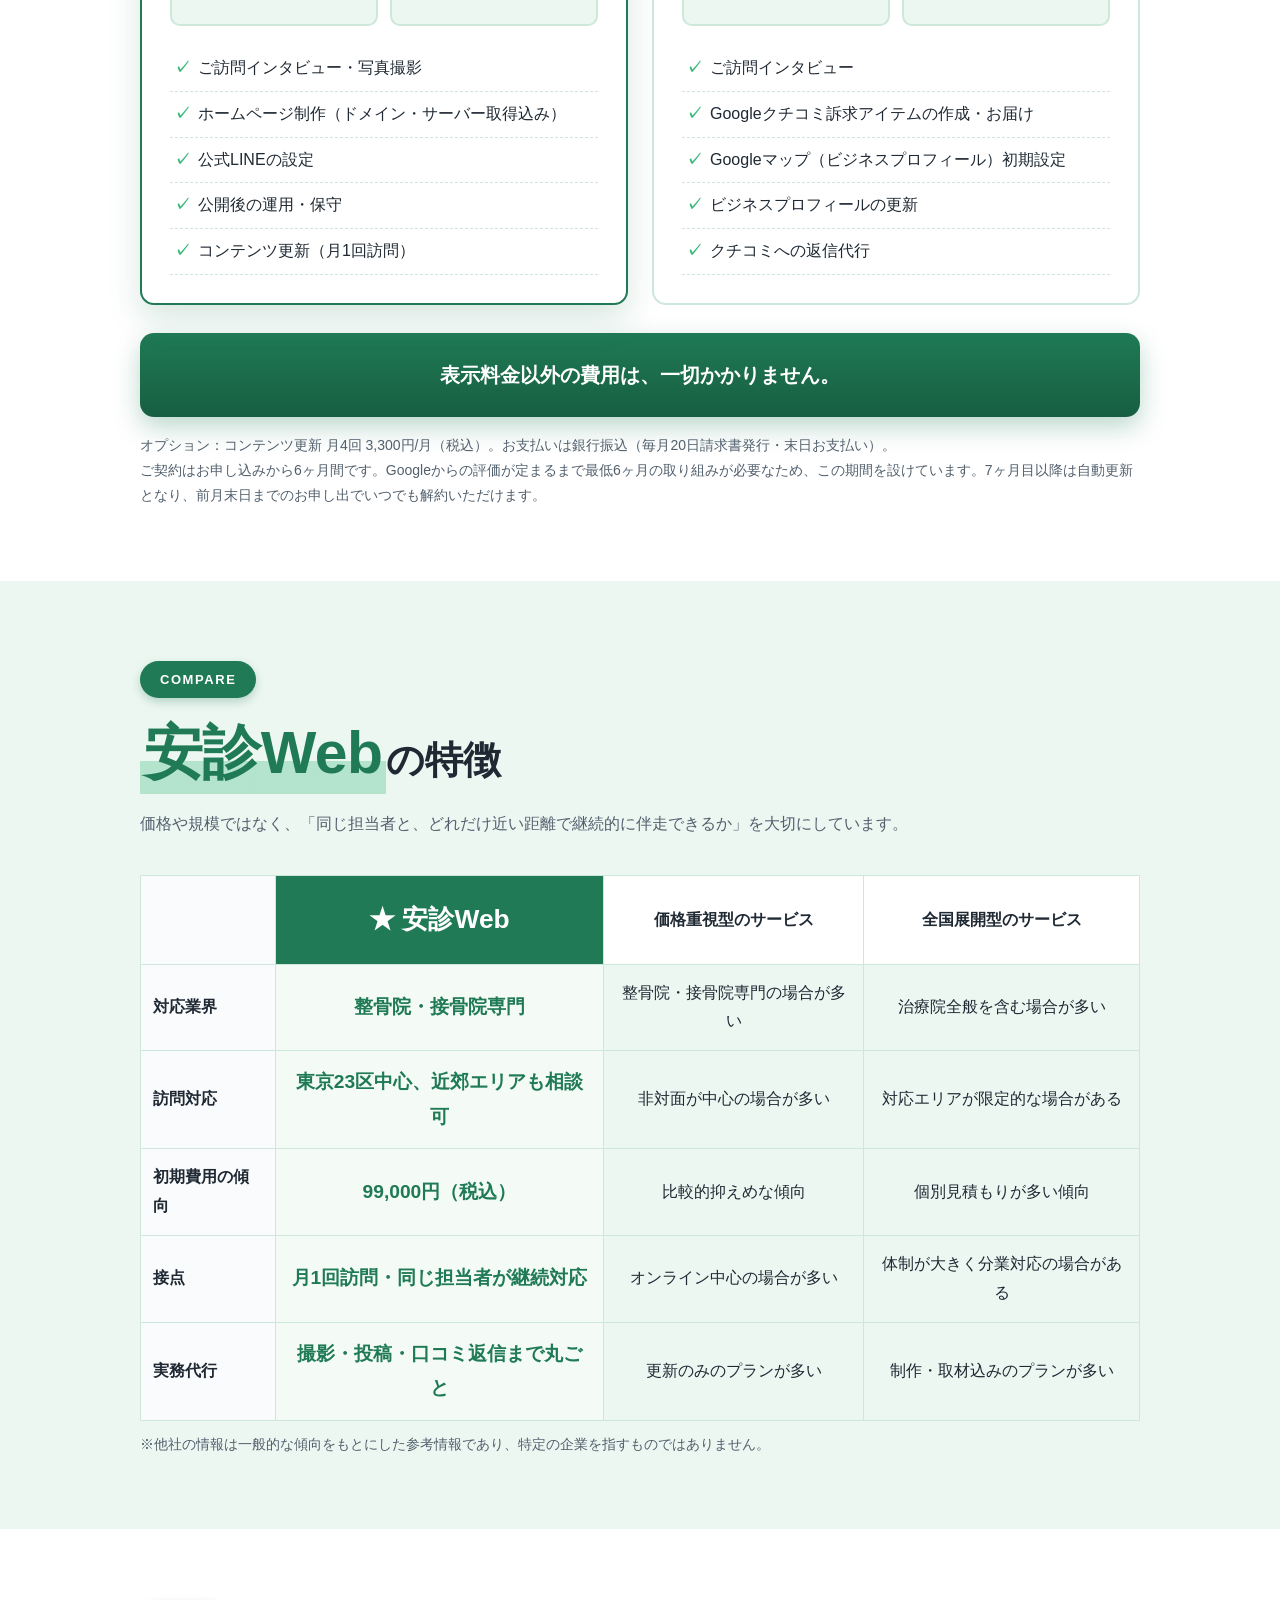
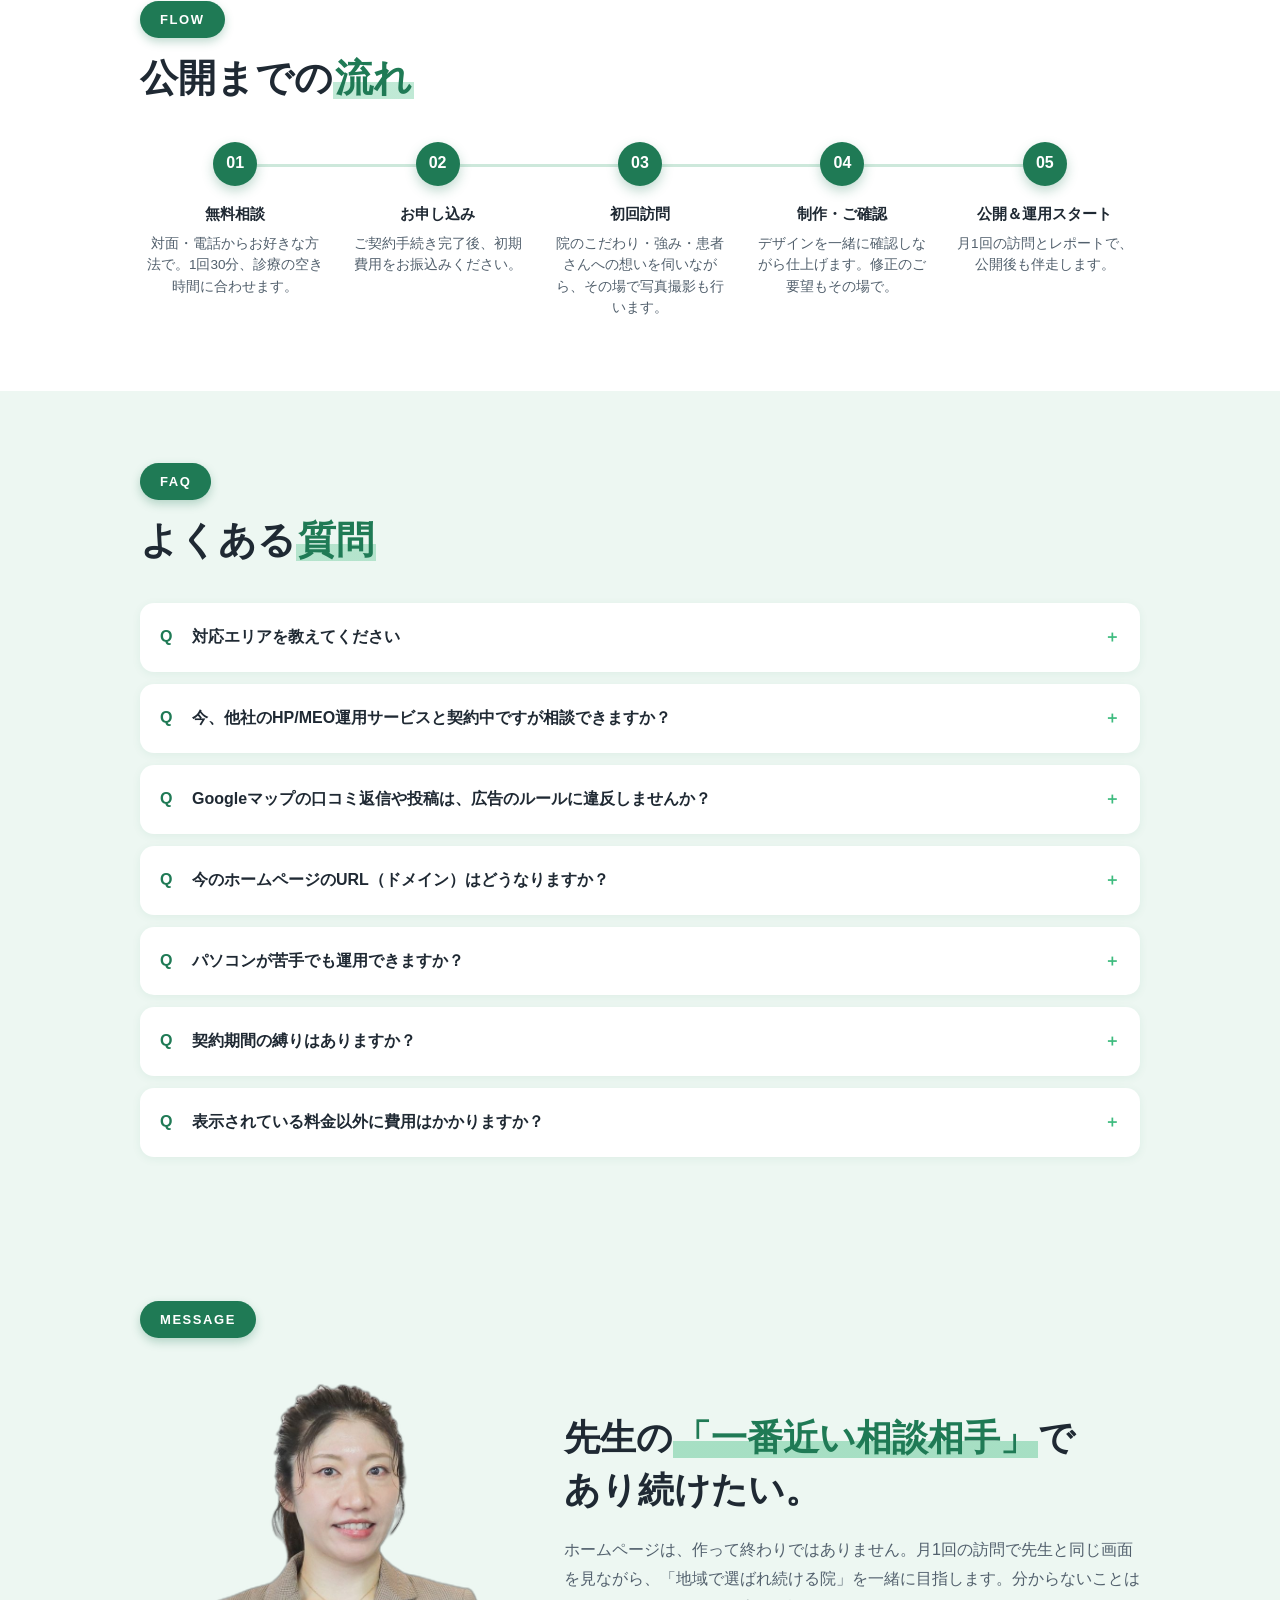
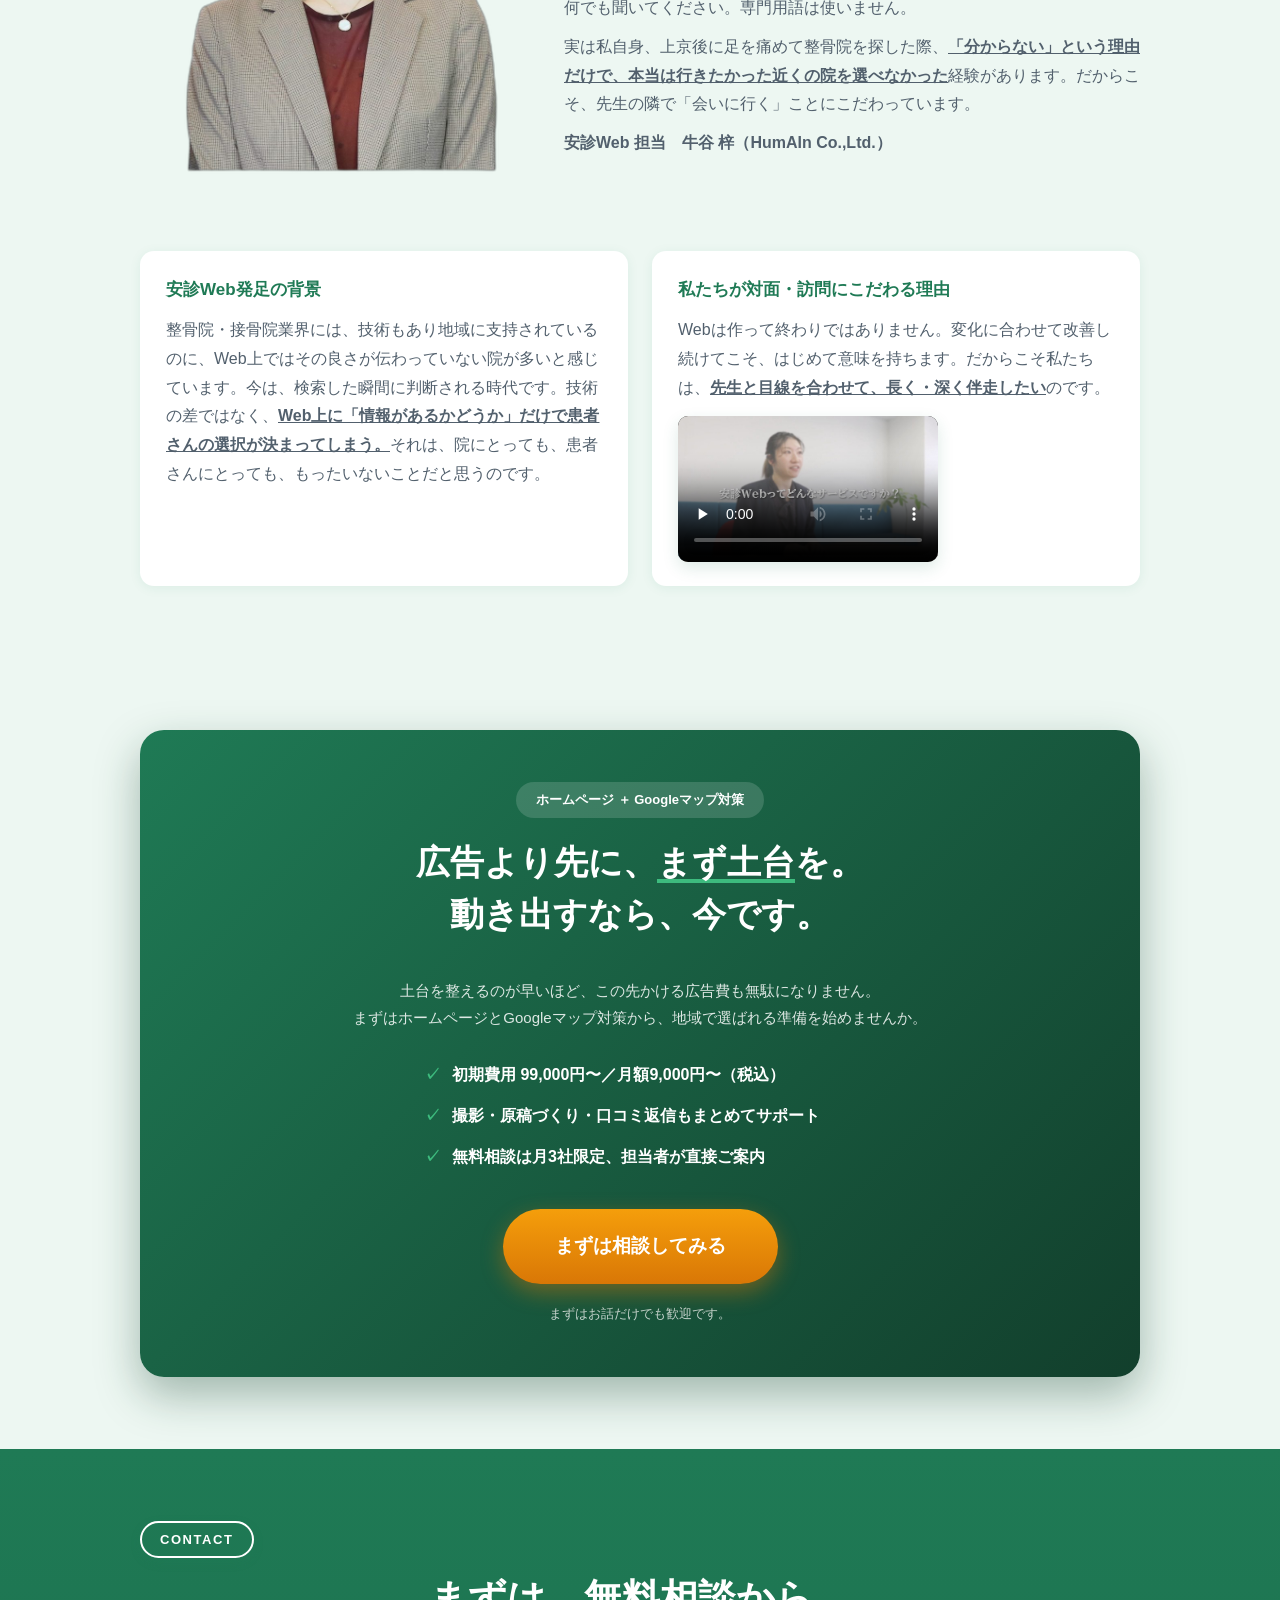
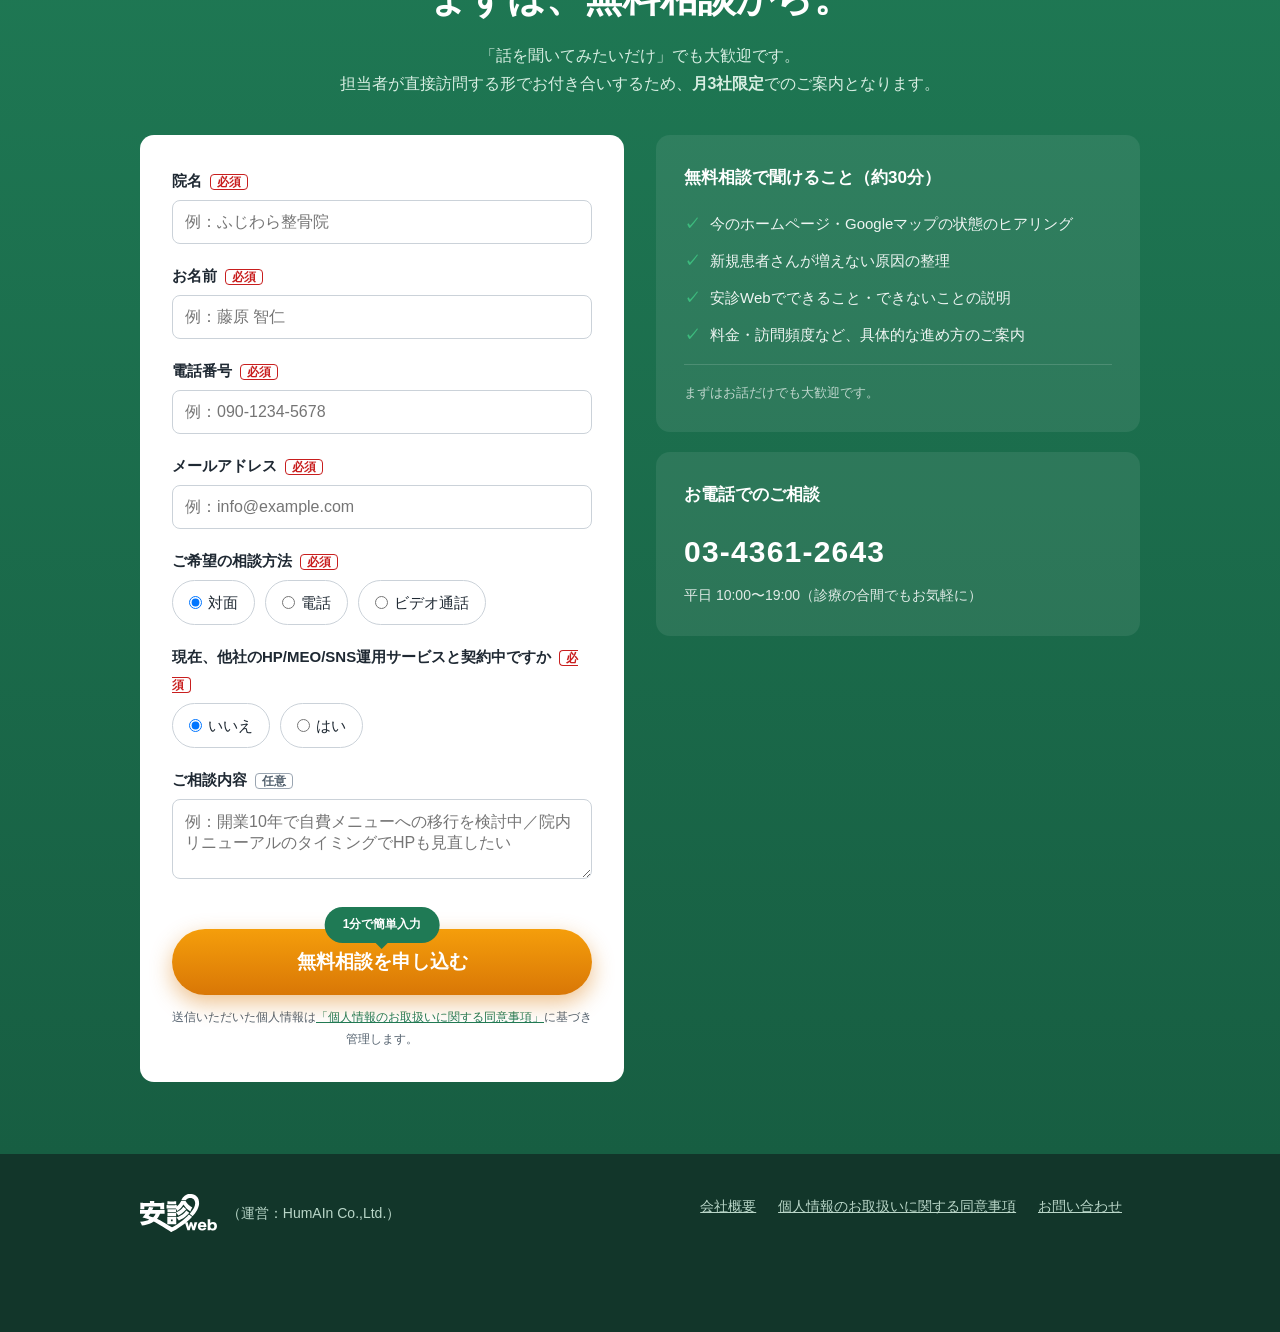
==== commit a37af37c: "文言修正: しつこい営業なしを削除" ====
--- a/index.html
+++ b/index.html
@@ -1380,7 +1380,7 @@
         <li>無料相談は月3社限定、担当者が直接ご案内</li>
       </ul>
       <a href="#contact" class="btn btn-cta final-cta-btn">まずは相談してみる</a>
-      <p class="final-cta-fine">しつこい営業は一切いたしません。まずはお話だけでも歓迎です。</p>
+      <p class="final-cta-fine">まずはお話だけでも歓迎です。</p>
     </div>
   </div>
 </section>
@@ -1390,7 +1390,7 @@
   <div class="inner">
     <span class="sec-label" style="background:transparent;color:#fff;border-color:#fff;">CONTACT</span>
     <h2>まずは、無料相談から。</h2>
-    <p class="lead">「話を聞いてみたいだけ」でも大歓迎です。しつこい営業は一切いたしません。<br>担当者が直接訪問する形でお付き合いするため、<strong>月3社限定</strong>でのご案内となります。</p>
+    <p class="lead">「話を聞いてみたいだけ」でも大歓迎です。<br>担当者が直接訪問する形でお付き合いするため、<strong>月3社限定</strong>でのご案内となります。</p>
     <div class="contact-grid">
       <form action="https://formsubmit.co/anshin.web.meo@gmail.com" method="POST">
         <input type="hidden" name="_subject" value="【無料相談】お問い合わせがありました">
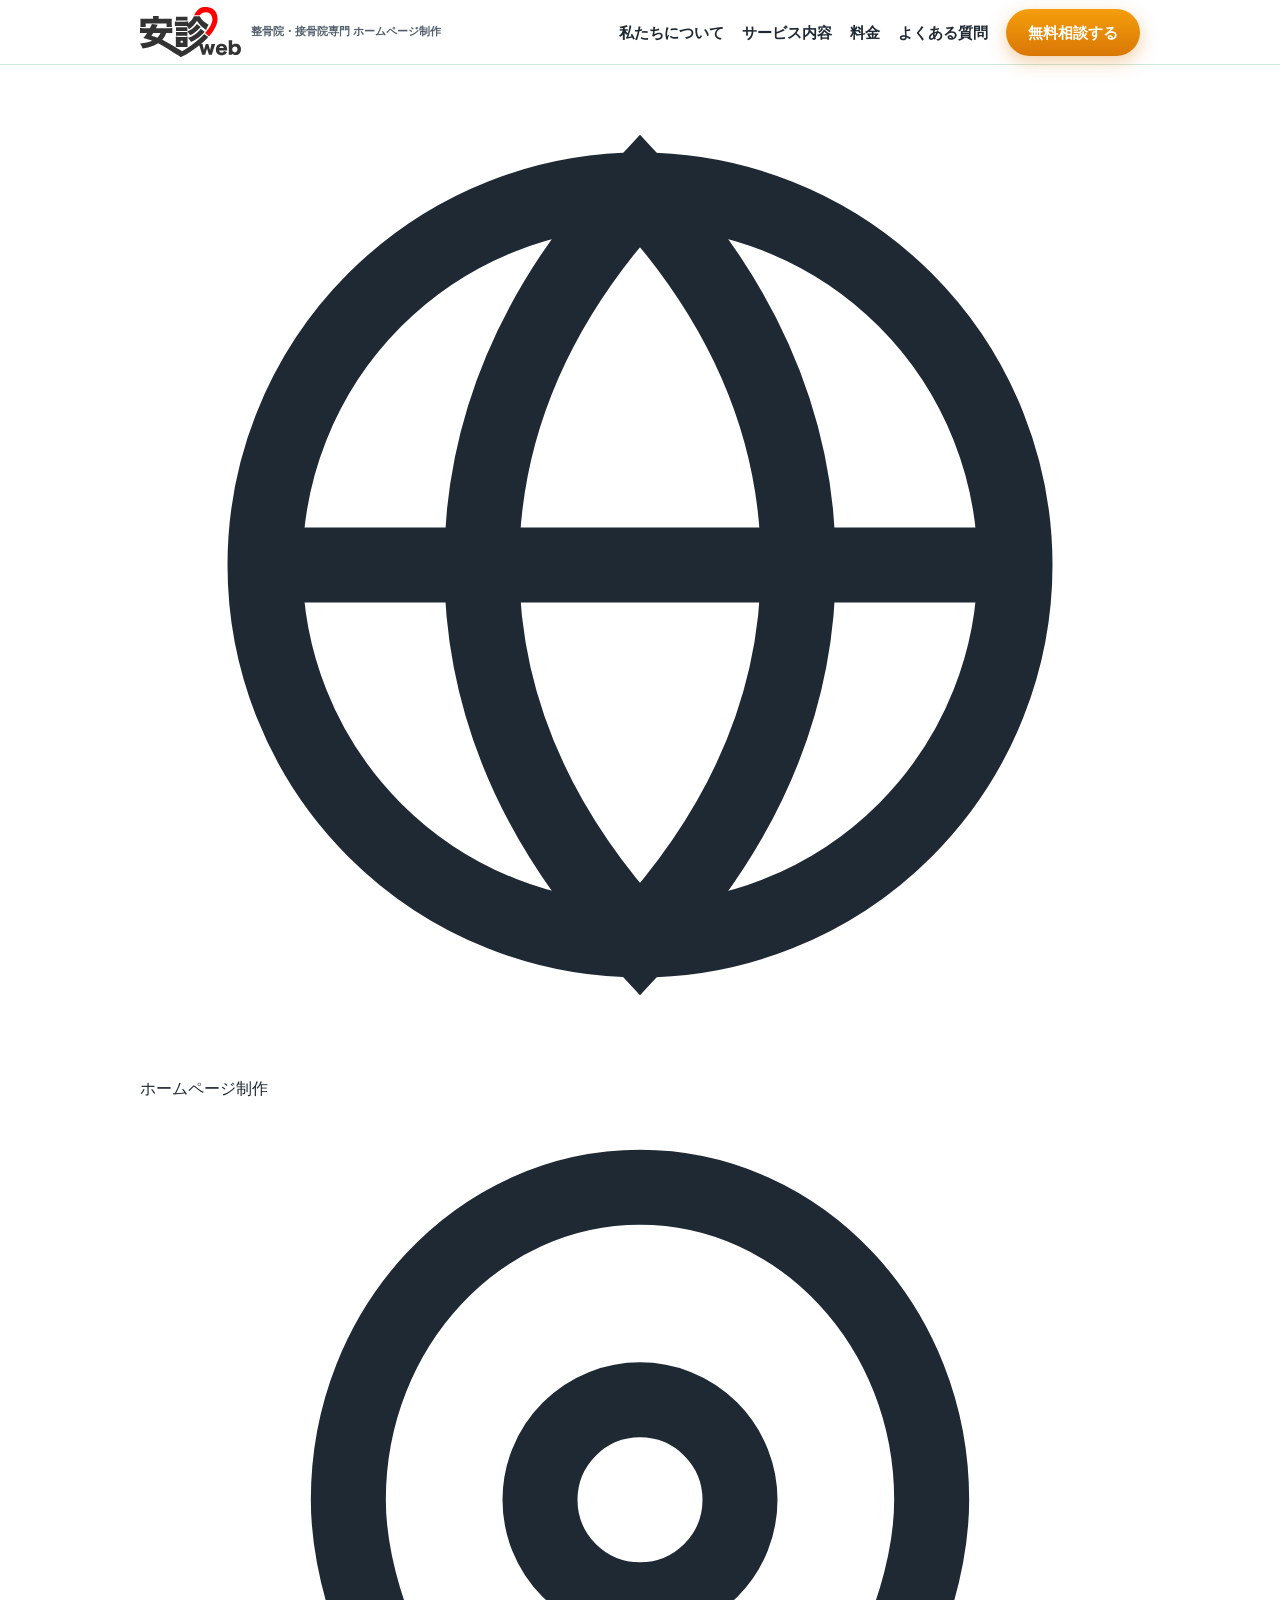
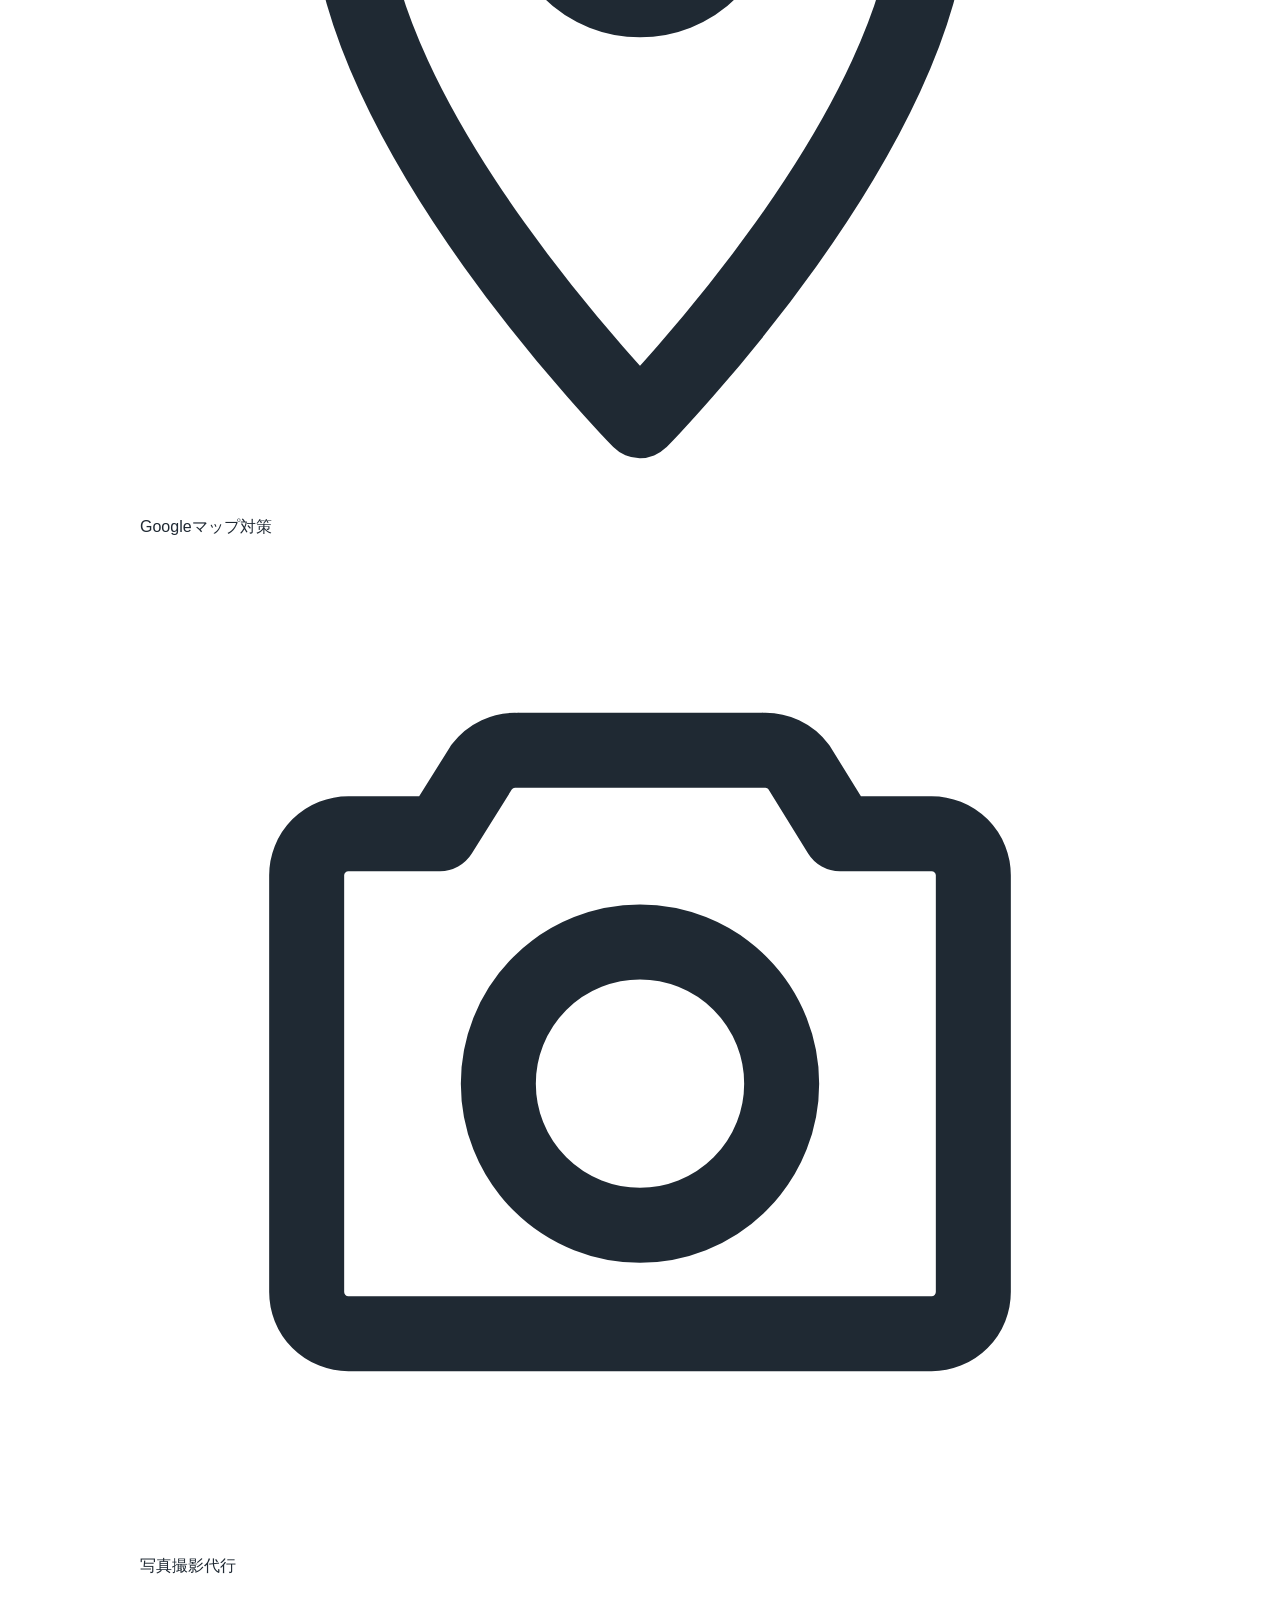
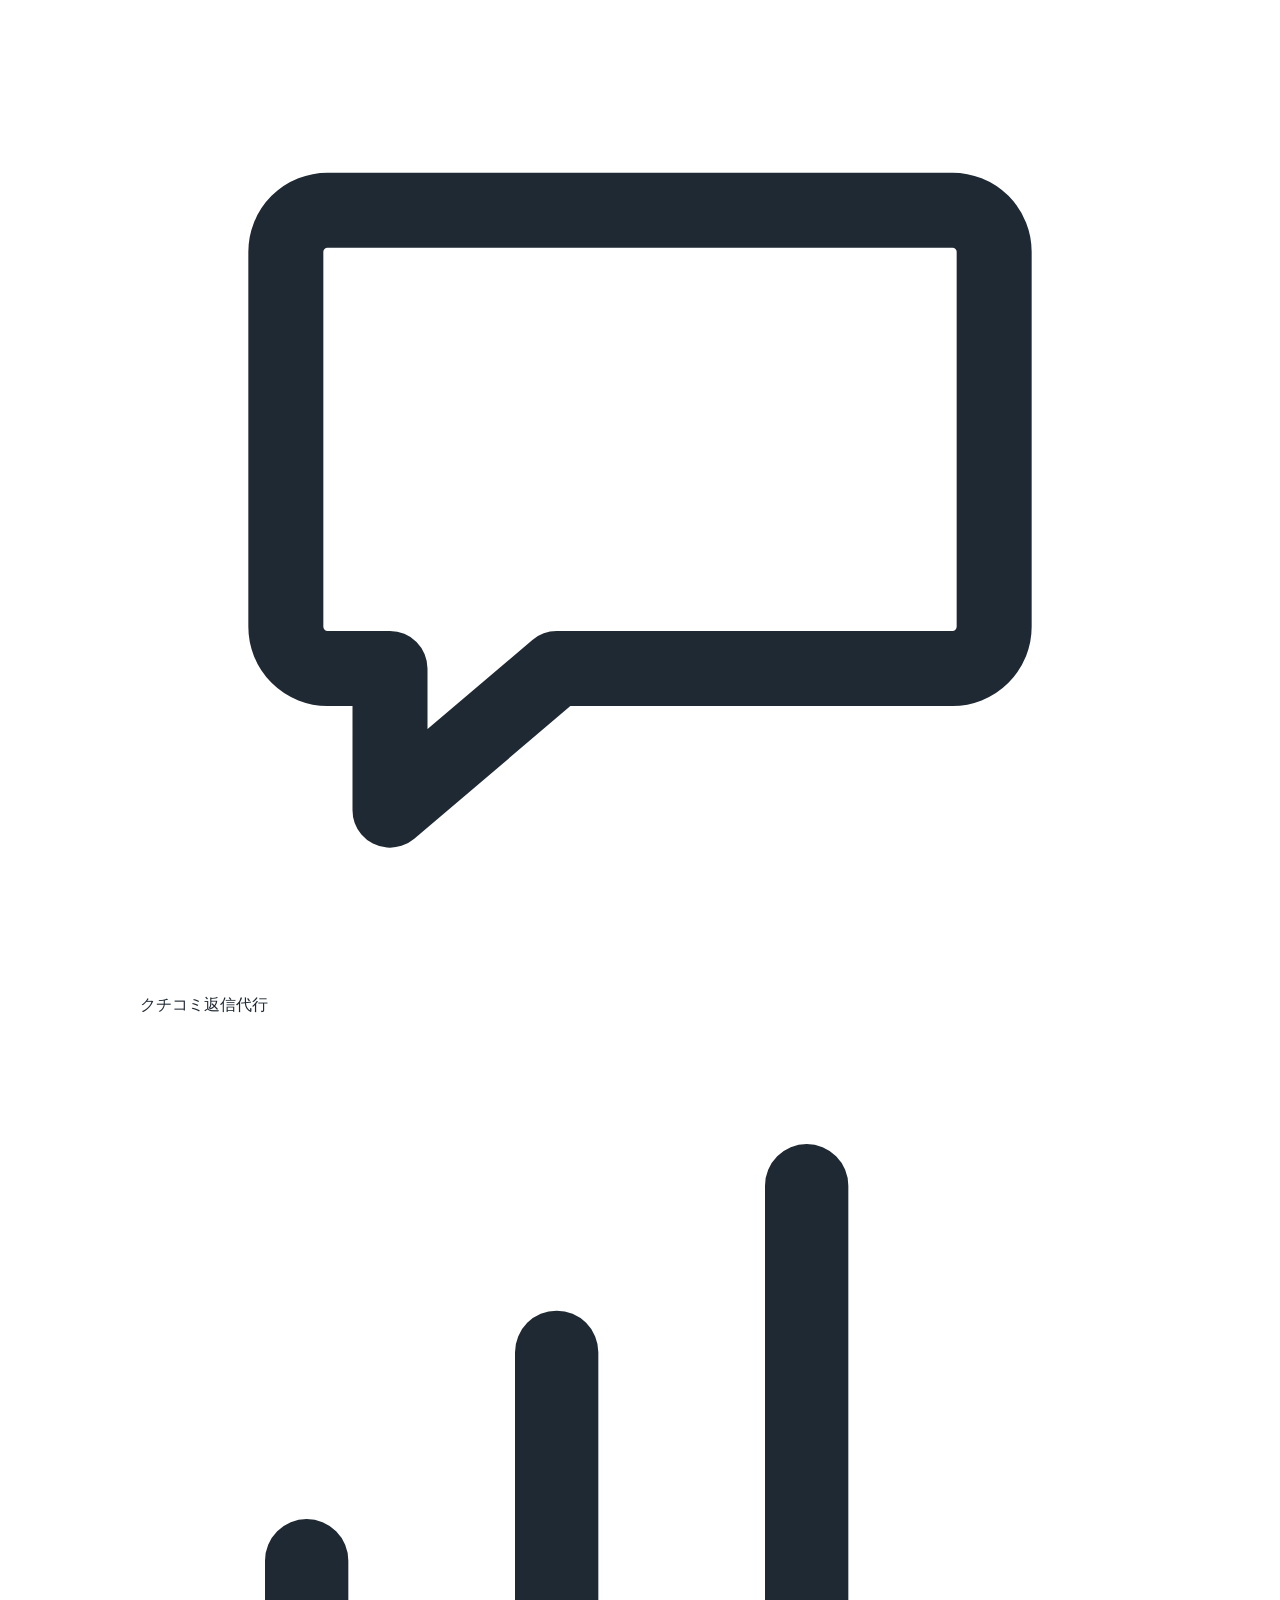
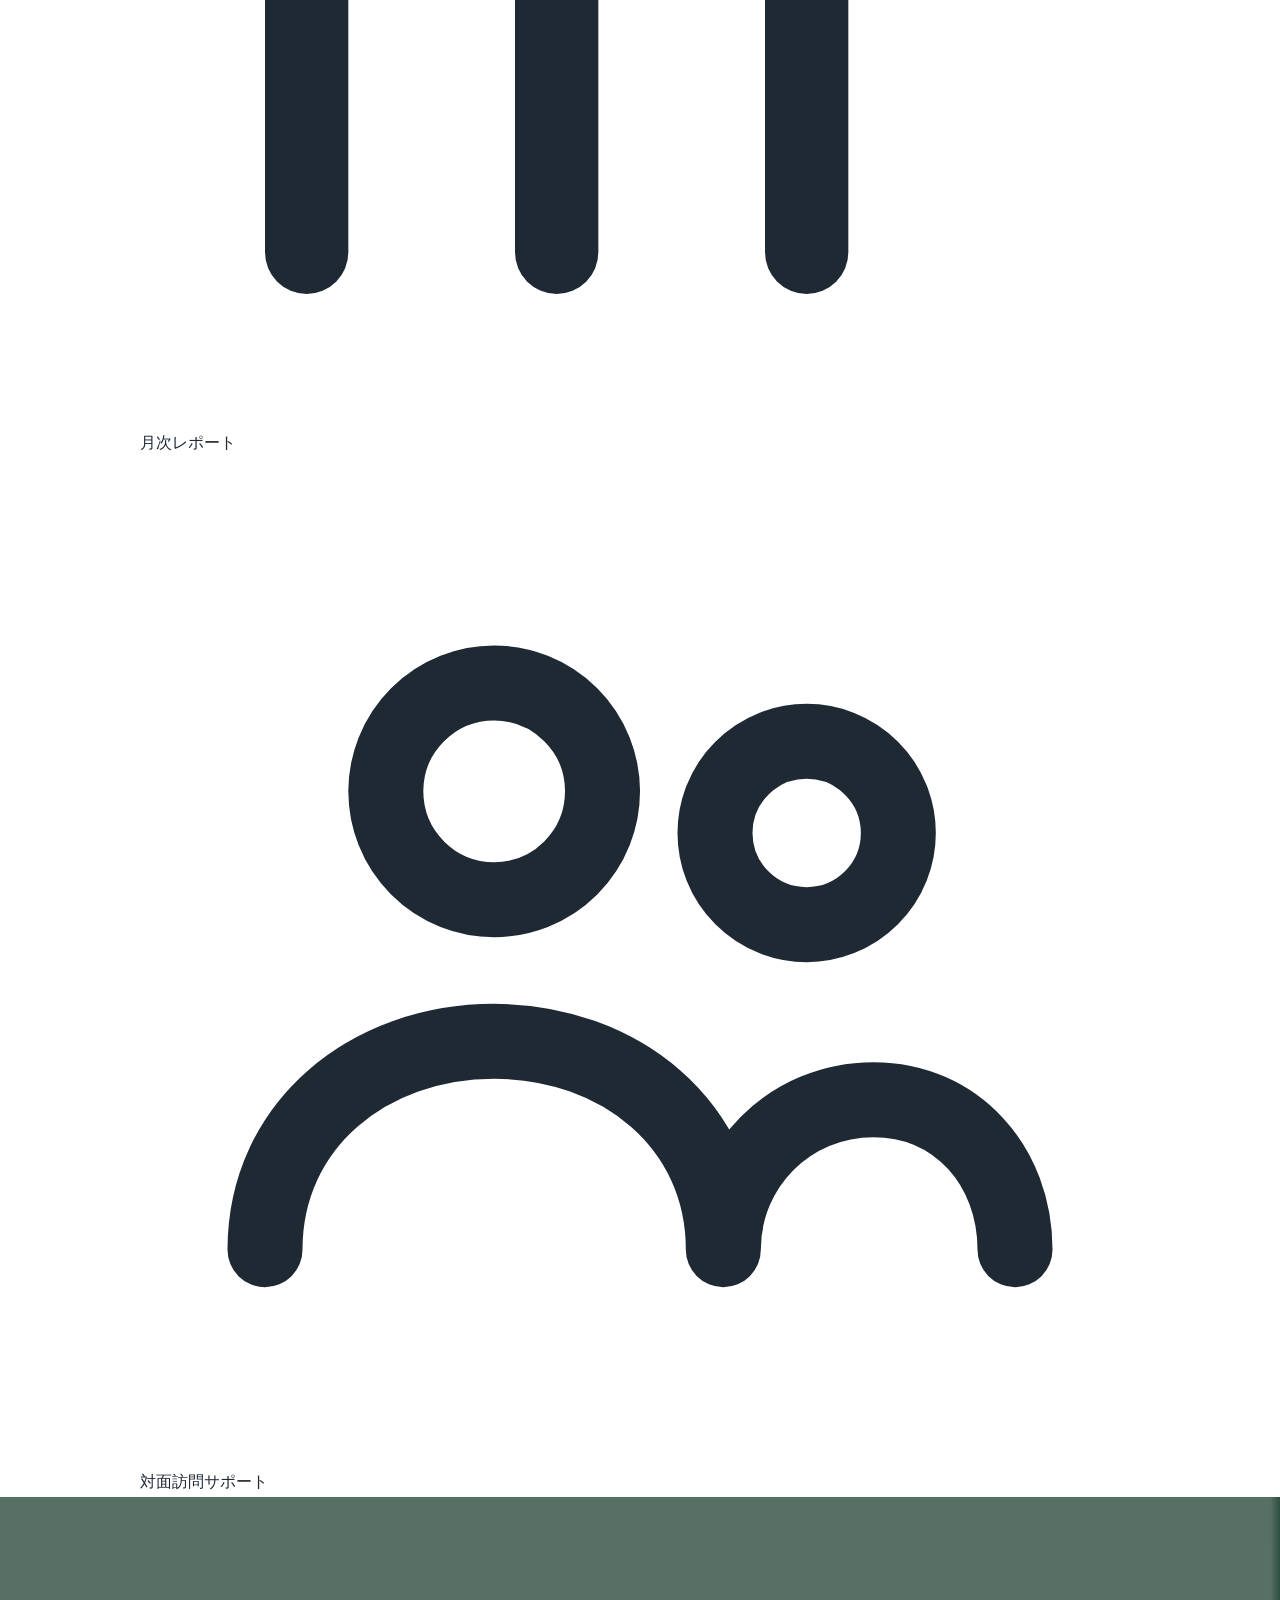
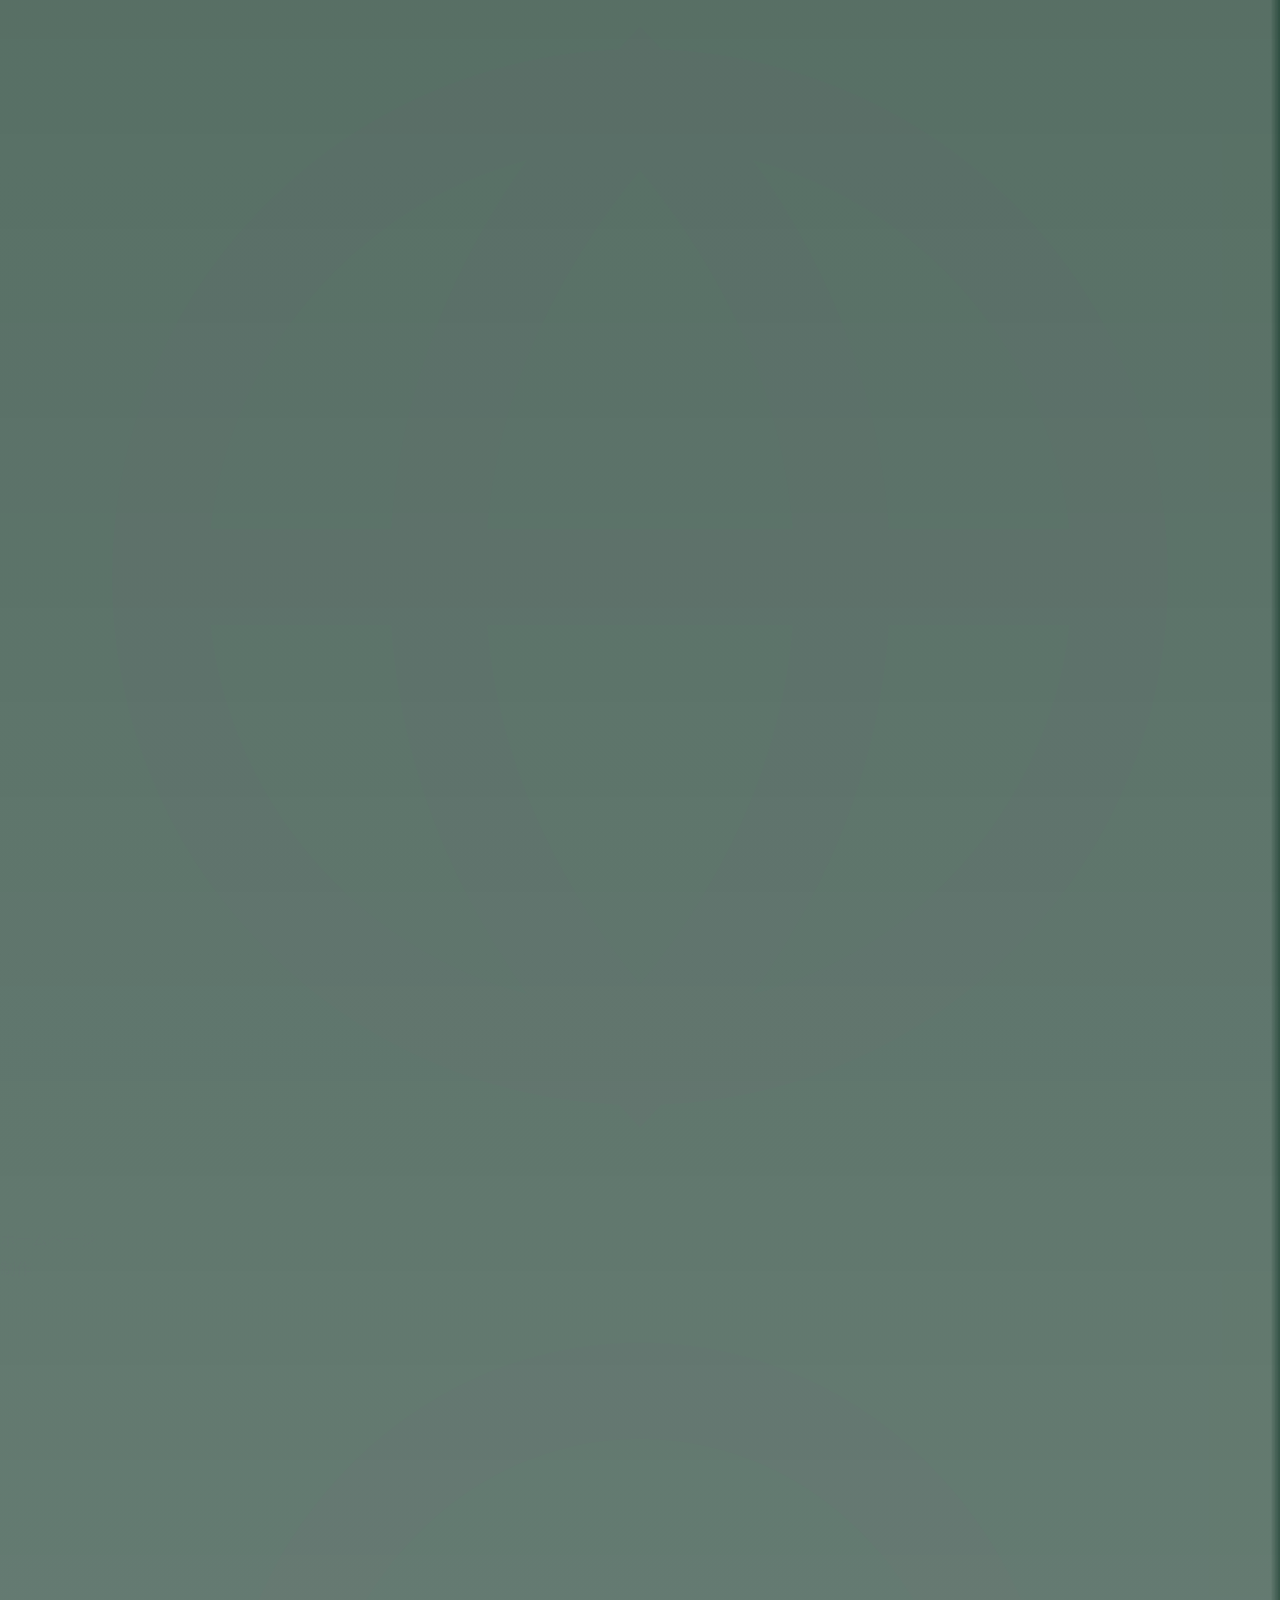
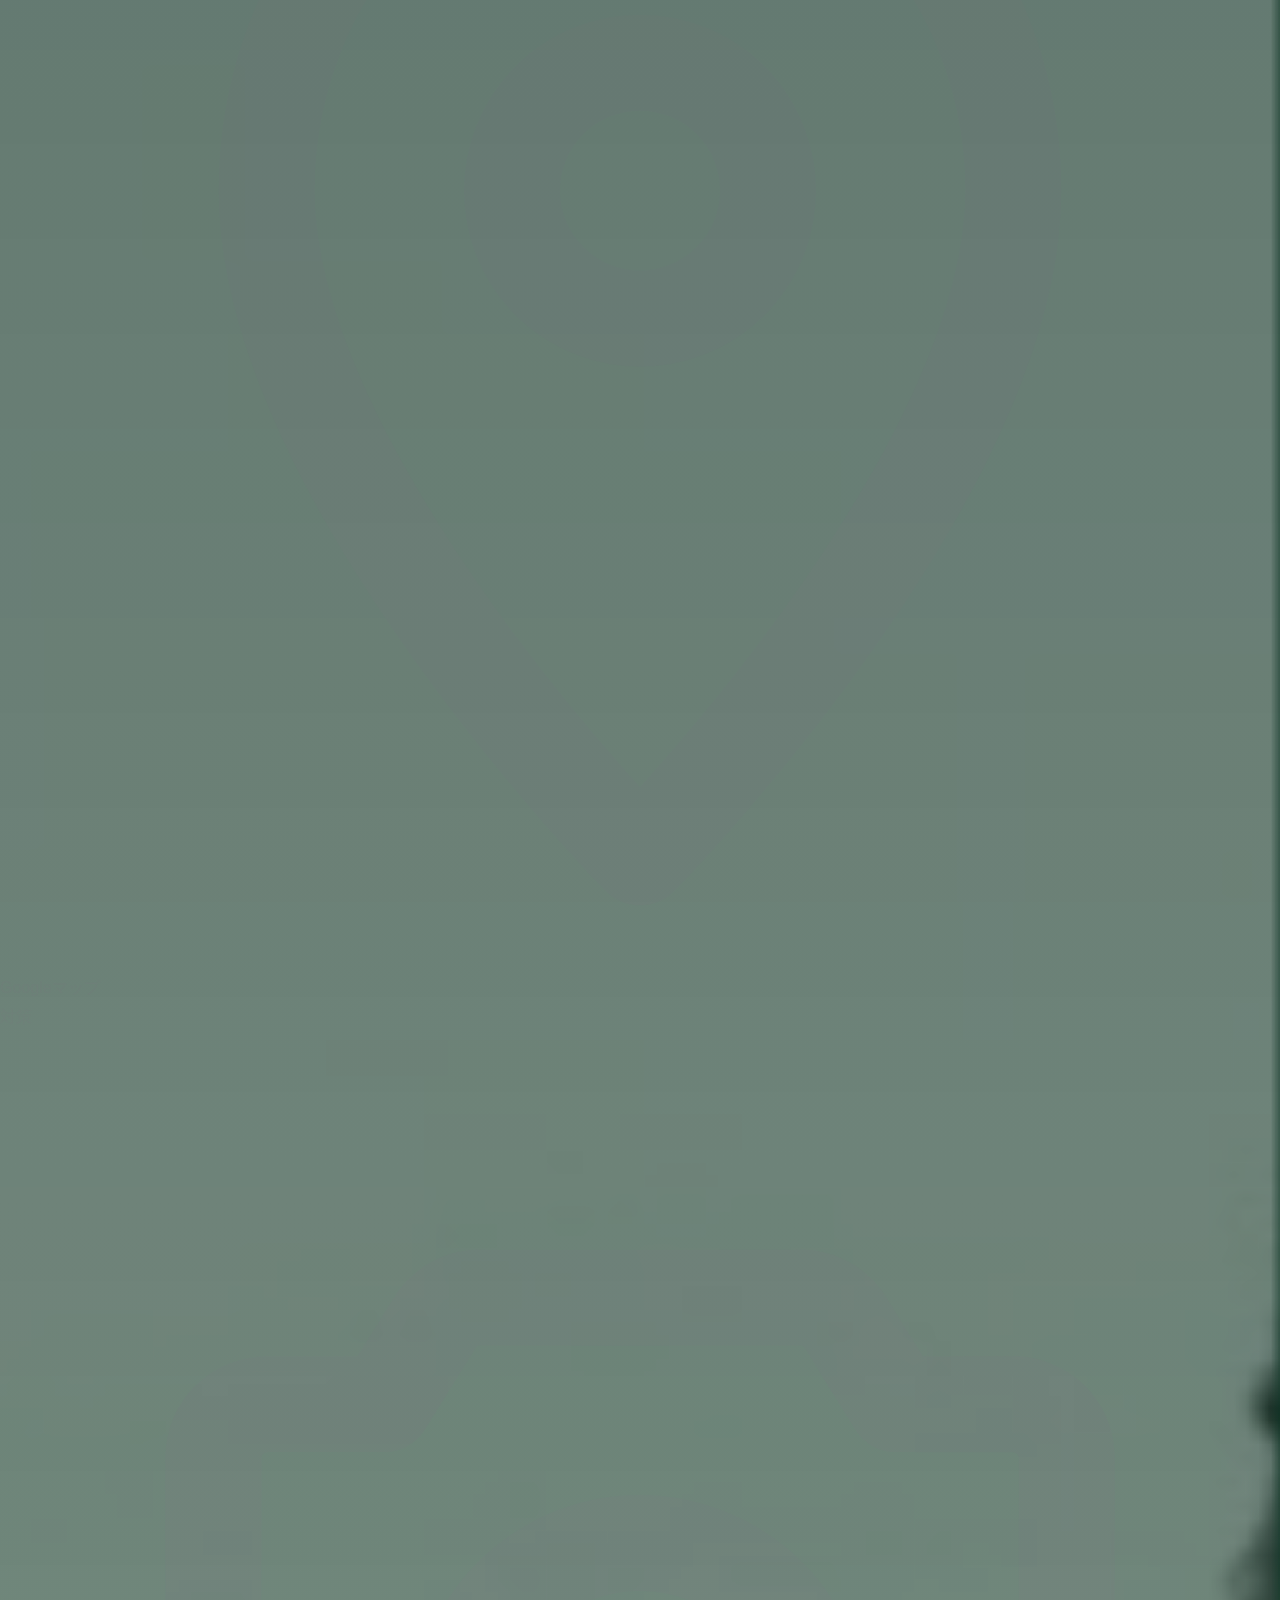
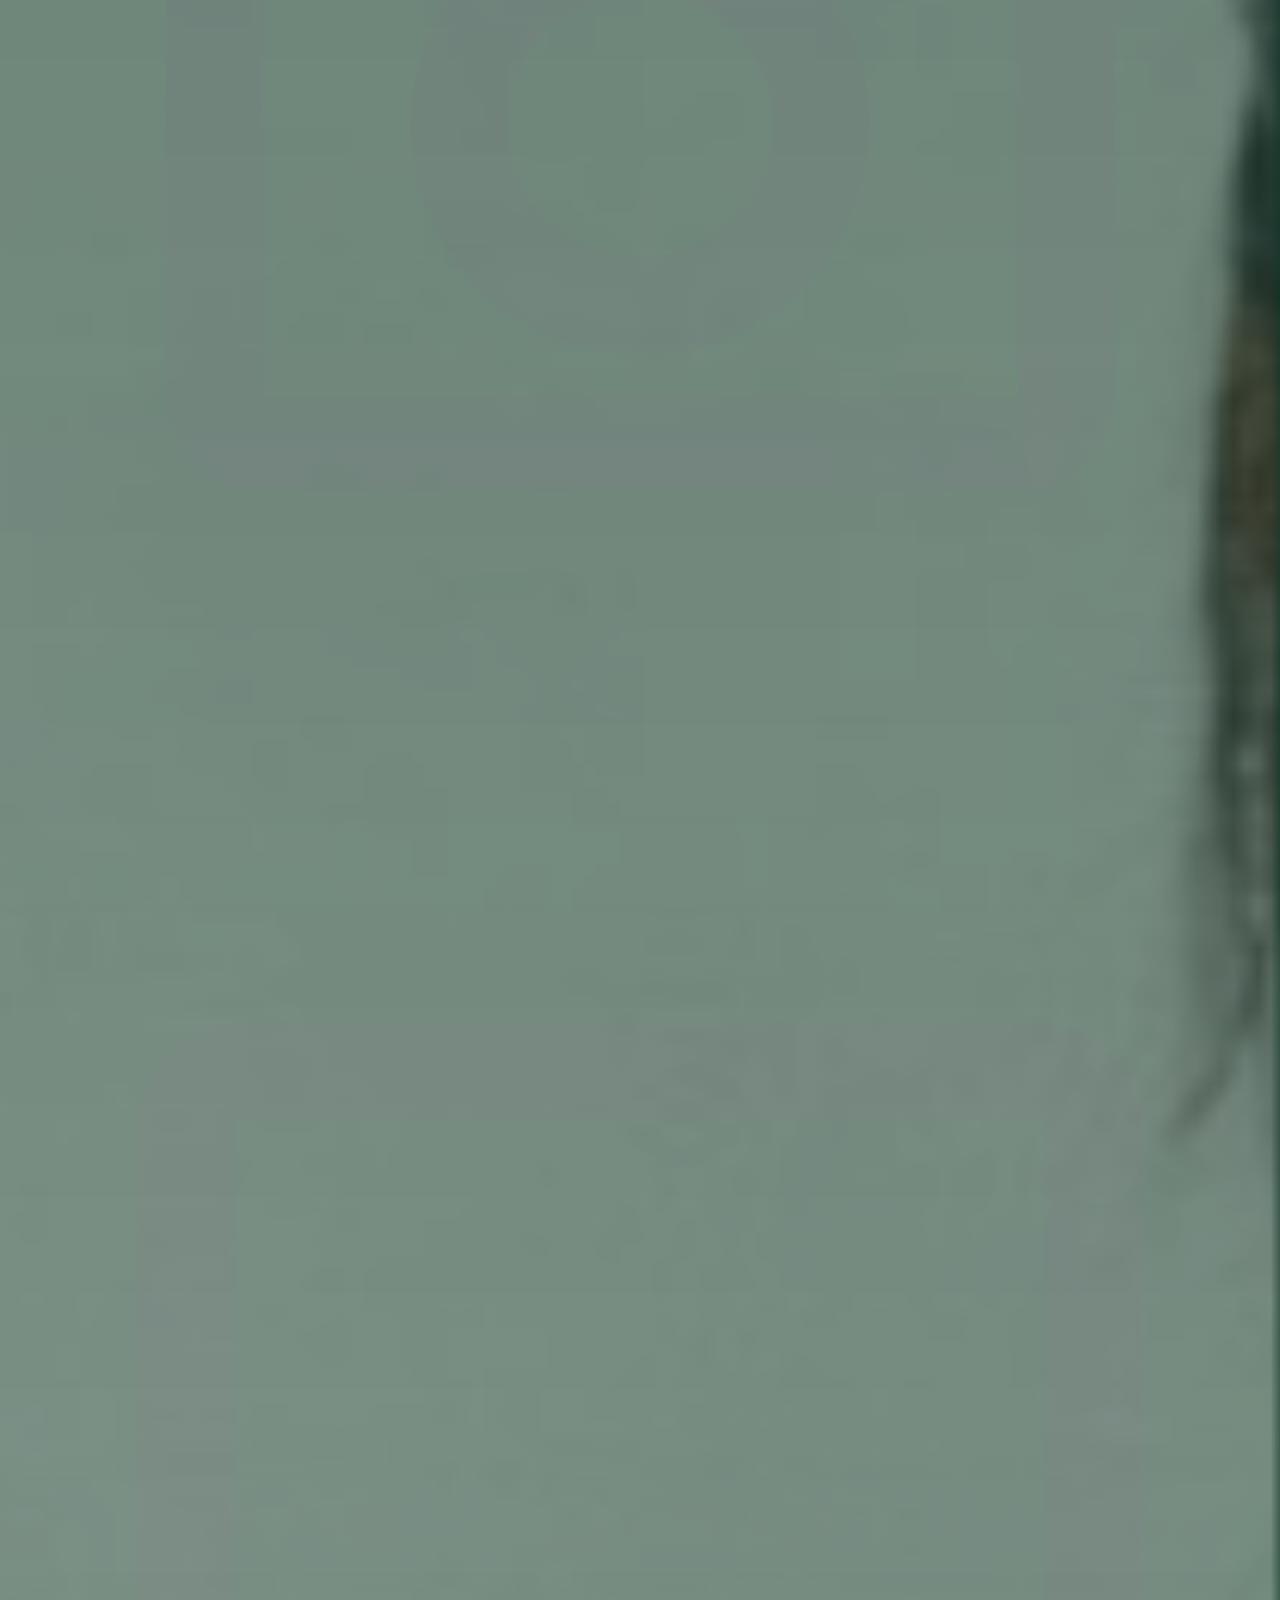
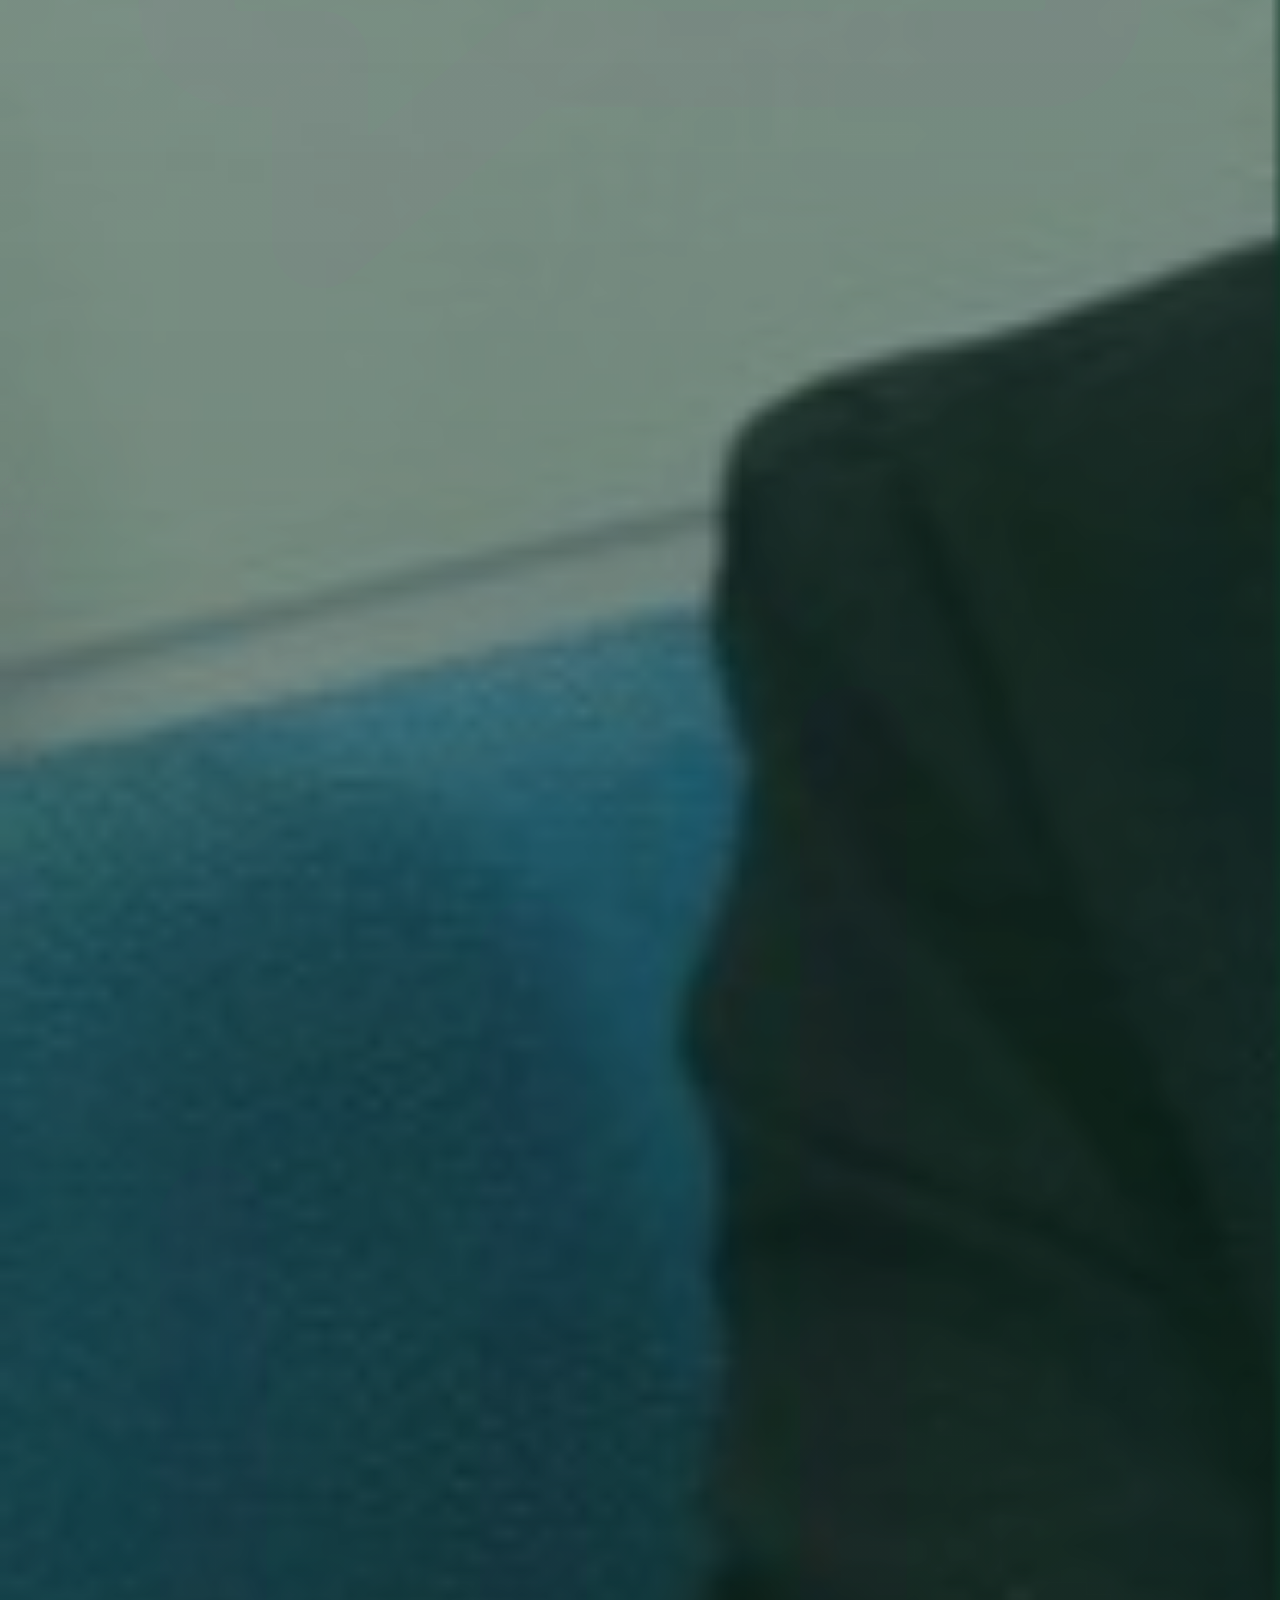
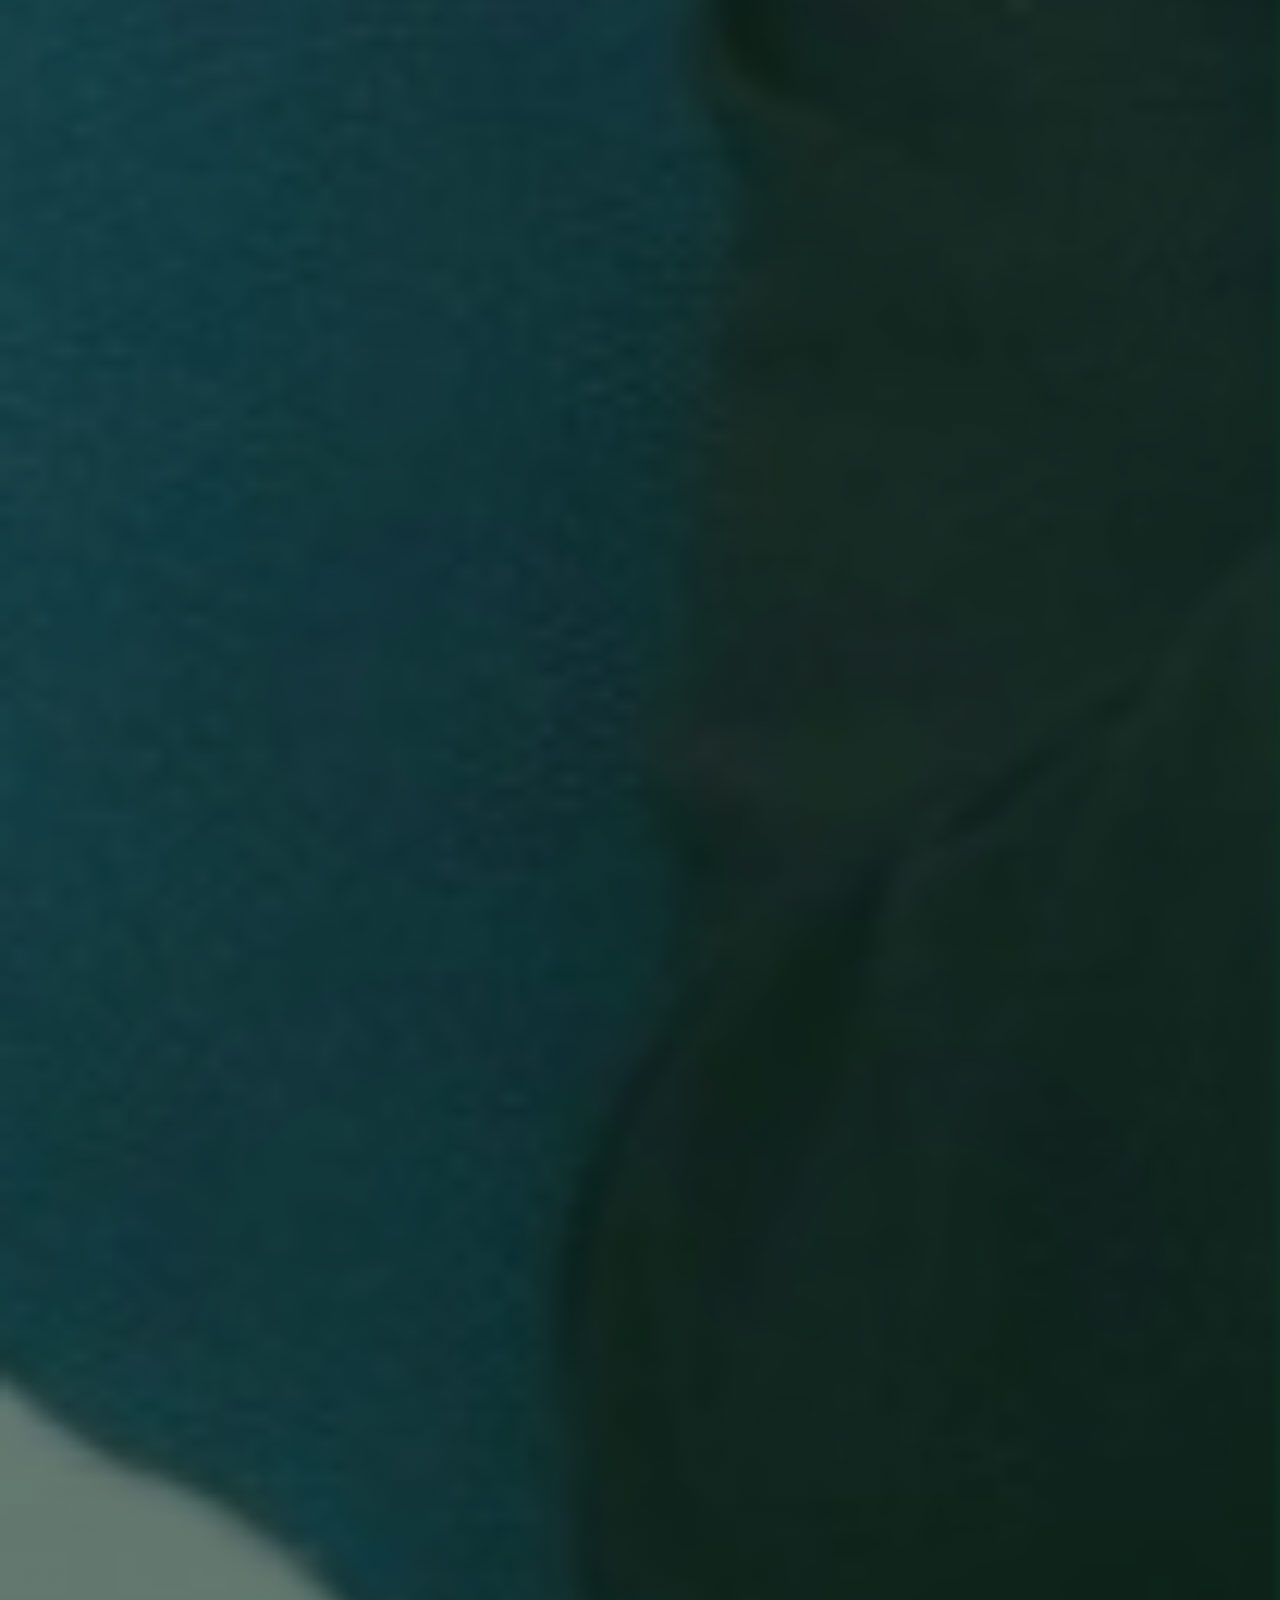
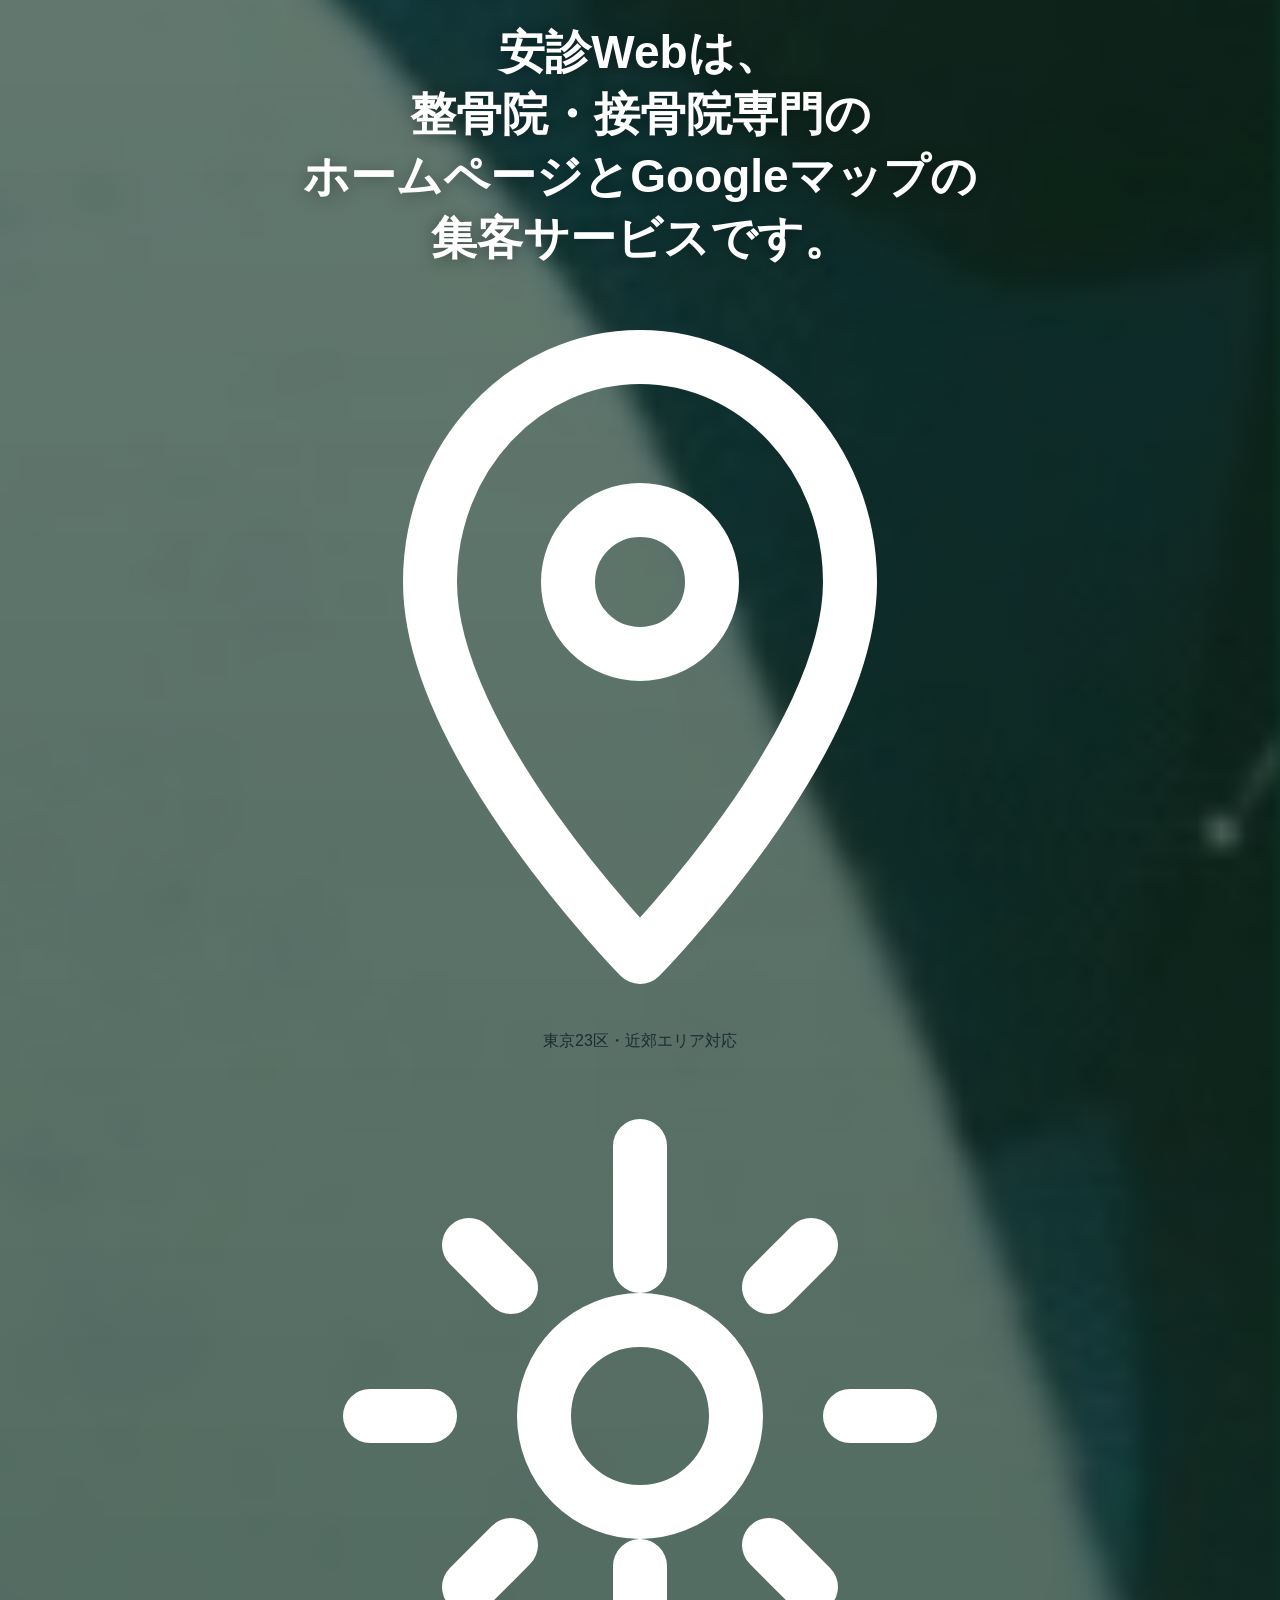
==== commit 4dad025c: "Merge branch 'main' into sato" ====
--- a/index.html
+++ b/index.html
@@ -128,748 +128,12 @@
 }
 </script>
 
-<style>
-  :root {
-    --green-deep: #1F7A55;
-    --green-accent: #3DBB7E;
-    --green-pale: #EDF7F2;
-    --green-line: #CDE8DB;
-    --cta-orange: #F59E0B;
-    --cta-orange-dark: #D97706;
-    --red-accent: #C81E1E;
-    --text-main: #1F2933;
-    --text-sub: #52606D;
-    --white: #FFFFFF;
-    --radius: 14px;
-  }
-  * { margin: 0; padding: 0; box-sizing: border-box; }
-  html { scroll-behavior: smooth; scroll-padding-top: 72px; overflow-x: hidden; max-width: 100%; }
-  body {
-    overflow-x: hidden; max-width: 100%;
-    font-family: "Hiragino Kaku Gothic ProN", "Hiragino Sans", "Noto Sans JP", "Yu Gothic Medium", YuGothic, sans-serif;
-    color: var(--text-main);
-    line-height: 1.8;
-    background: #FFF1F1;
-    padding-bottom: 64px; /* スマホ固定CTAバー分 */
-  }
-  img { max-width: 100%; }
-  a { color: var(--green-deep); }
-
-  .inner { max-width: 1040px; margin: 0 auto; padding: 0 20px; }
-  section { padding: 72px 0; }
-  .sec-label {
-    display: inline-block; color: #fff; font-size: 13px; font-weight: 800;
-    letter-spacing: .12em; border-radius: 999px; border: 2px solid transparent;
-    padding: 5px 18px; margin-bottom: 14px; background: var(--green-deep);
-    box-shadow: 0 4px 10px rgba(31,122,85,.28);
-  }
-  h2 { font-size: clamp(26px, 4.6vw, 38px); line-height: 1.4; margin-bottom: 36px; font-weight: 800; text-wrap: balance; }
-  h2 .em {
-    color: var(--green-deep);
-    background: linear-gradient(180deg, transparent 60%, rgba(61,187,126,.32) 60%);
-    padding: 0 2px;
-  }
-  .em-red { color: var(--red-accent); }
-  .brand-shout {
-    display: inline-block; color: var(--green-deep); font-weight: 900;
-    font-size: 1.55em; letter-spacing: -.01em;
-    background: linear-gradient(180deg, transparent 60%, rgba(61,187,126,.32) 60%);
-    padding: 0 4px;
-  }
-  .lead { color: var(--text-sub); margin: -20px 0 36px; }
-
-  /* ---------- ボタン ---------- */
-  .btn {
-    display: inline-block; text-decoration: none; font-weight: 700; text-align: center;
-    border-radius: 999px; transition: transform .15s, box-shadow .15s;
-  }
-  .btn:hover { transform: translateY(-2px); }
-  .btn-cta {
-    background: linear-gradient(180deg, var(--cta-orange), var(--cta-orange-dark));
-    color: #fff; padding: 20px 46px; font-size: 19px; position: relative; z-index: 1;
-    box-shadow: 0 8px 22px rgba(217, 119, 6, .45);
-    animation: ctaPulse 2.2s ease-in-out infinite;
-  }
-  @keyframes ctaPulse {
-    0%, 100% { box-shadow: 0 8px 22px rgba(217, 119, 6, .45); }
-    50% { box-shadow: 0 8px 30px rgba(217, 119, 6, .7), 0 0 0 8px rgba(245, 158, 11, .12); }
-  }
-  @media (prefers-reduced-motion: reduce) { .btn-cta { animation: none; } }
-  .btn-cta small { display: block; font-size: 12.5px; font-weight: 700; opacity: .95; }
-  .btn-cta-hero { padding: 26px 58px; font-size: 24px; }
-  .btn-sub {
-    background: var(--white); color: var(--green-deep); border: 2px solid var(--green-deep);
-    padding: 16px 36px; font-size: 15px;
-  }
-  .cta-with-badge { position: relative; display: inline-block; padding-top: 22px; }
-  .cta-badge {
-    display: inline-block; background: var(--green-deep); color: #fff;
-    font-size: 12px; font-weight: 800; padding: 7px 18px; border-radius: 999px;
-    position: absolute; top: 0; left: 50%; transform: translateX(-50%); z-index: 2; white-space: nowrap;
-  }
-  .cta-badge::after {
-    content: ""; position: absolute; left: 50%; bottom: -6px; transform: translateX(-50%); width: 0; height: 0;
-    border-left: 7px solid transparent; border-right: 7px solid transparent; border-top: 7px solid var(--green-deep);
-  }
-
-  /* ---------- ヘッダー ---------- */
-  header {
-    position: sticky; top: 0; z-index: 100; background: rgba(255,255,255,.95);
-    backdrop-filter: blur(6px); border-bottom: 1px solid var(--green-line);
-  }
-  .header-inner { display: flex; align-items: center; justify-content: space-between; height: 76px; }
-  .logo { display: flex; align-items: center; gap: 10px; text-decoration: none; flex-shrink: 0; }
-  .logo img { display: block; }
-  .logo span { font-size: 11px; font-weight: 600; color: var(--text-sub); display: block; line-height: 1.2; white-space: nowrap; }
-  nav.gnav a {
-    text-decoration: none; color: var(--text-main); font-size: 15px; font-weight: 600; margin-left: 18px;
-    white-space: nowrap;
-  }
-  nav.gnav a.btn-cta { color: #fff; }
-  nav.gnav { display: flex; align-items: center; flex-wrap: nowrap; }
-  .header-tel {
-    display: inline-flex; flex-direction: column; align-items: flex-start; line-height: 1.2;
-    color: var(--green-deep) !important; font-weight: 800 !important; font-size: 17px !important;
-    border-left: 1px solid var(--green-line); padding-left: 16px; margin-left: 18px; white-space: nowrap;
-  }
-  .header-tel .tel-icon { display: none; }
-  .header-tel small { font-size: 11px; font-weight: 600; color: var(--text-sub); }
-  @media (max-width: 1320px) { .header-tel { display: none; } }
-  nav.gnav .btn { padding: 10px 22px; font-size: 15px; margin-left: 18px; white-space: nowrap; }
-  @media (max-width: 960px) { nav.gnav a:not(.btn) { display: none; } }
-  @media (max-width: 860px) {
-    .logo span { display: none; }
-    nav.gnav .btn-cta { display: none; }
-  }
-
-  .trust-strip { background: var(--green-deep); padding: 14px 0; overflow-x: auto; }
-  @media (min-width: 861px) { .trust-strip { display: none; } }
-  .trust-strip-inner {
-    display: flex; gap: 22px; justify-content: center; align-items: center; flex-wrap: nowrap;
-  }
-  .ts-item {
-    display: flex; flex-direction: column; align-items: center; gap: 6px;
-    color: #fff; font-size: 11.5px; font-weight: 700; white-space: nowrap;
-  }
-  .ts-icon {
-    width: 40px; height: 40px; border-radius: 50%; background: #fff; color: var(--green-deep);
-    display: flex; align-items: center; justify-content: center;
-    box-shadow: 0 3px 8px rgba(0,0,0,.2);
-  }
-  .ts-icon svg { width: 20px; height: 20px; }
-  @media (max-width: 640px) {
-    .trust-strip-inner { justify-content: flex-start; gap: 18px; padding-right: 24px; }
-    .ts-icon { width: 36px; height: 36px; }
-    .ts-icon svg { width: 18px; height: 18px; }
-    .ts-item { font-size: 10.5px; }
-  }
-
-  /* ---------- S1 ファーストビュー（左テキスト・右写真） ---------- */
-  .hero {
-    position: relative; overflow: hidden; padding: 48px 0 96px; background: #0F3C2A;
-    min-height: 620px; display: flex; align-items: center;
-    clip-path: polygon(0 0, 100% 0, 100% 90%, 0 100%);
-    margin-bottom: -80px;
-  }
-  @media (max-width: 860px) {
-    .hero { clip-path: none; padding: 40px 0 32px; min-height: 0; margin-bottom: 0; }
-  }
-  @media (max-width: 400px) {
-    h1 { font-size: 7.6vw; }
-  }
-  .hero-bg-video {
-    position: absolute; inset: 0; width: 100%; height: 100%; object-fit: cover; object-position: 85% 50%;
-    opacity: 0; transform: scale(1.08);
-    animation: heroBgReveal 1.8s ease-out both .1s;
-  }
-  @keyframes heroBgReveal {
-    from { opacity: 0; transform: scale(1.08); }
-    to   { opacity: 1; transform: scale(1); }
-  }
-  @media (prefers-reduced-motion: reduce) { .hero-bg-video { animation: none; opacity: 1; transform: scale(1); } }
-  .hero-bg-overlay {
-    position: absolute; inset: 0;
-    background: linear-gradient(90deg, rgba(11,43,30,.95) 0%, rgba(11,43,30,.85) 32%, rgba(11,43,30,.5) 44%, rgba(11,43,30,.15) 52%, rgba(11,43,30,0) 58%);
-  }
-  @media (max-width: 860px) {
-    .hero-bg-overlay {
-      background: linear-gradient(180deg, rgba(11,43,30,.55) 0%, rgba(11,43,30,.35) 45%, rgba(11,43,30,.68) 100%);
-    }
-  }
-  .hero-grid {
-    position: relative; z-index: 2; max-width: 720px; margin: -32px 0 0; text-align: left; animation: heroFadeUp .9s ease-out both;
-    padding-left: 80px;
-  }
-  @media (max-width: 860px) { .hero-grid { max-width: 100%; margin: 0 auto; text-align: center; padding-left: 0; } }
-  .hero-services {
-    display: none; position: absolute; top: 40px; right: 40px; z-index: 3;
-    grid-template-columns: repeat(3, 1fr); gap: 10px; width: 380px;
-  }
-  @media (min-width: 861px) { .hero-services { display: grid; } }
-  .hero-service-item {
-    display: flex; flex-direction: column; align-items: center; gap: 5px; background: rgba(255,255,255,.95);
-    border-radius: 12px; padding: 10px 4px 8px; box-shadow: 0 3px 10px rgba(0,0,0,.18);
-  }
-  .hs-icon {
-    width: 34px; height: 34px; border-radius: 50%; flex-shrink: 0; display: flex;
-    align-items: center; justify-content: center; background: var(--green-pale); color: var(--green-deep);
-  }
-  .hs-icon svg { width: 18px; height: 18px; }
-  .hs-label { font-size: 10px; font-weight: 700; color: var(--green-deep); text-align: center; line-height: 1.3; }
-  @keyframes heroFadeUp { from { opacity: 0; transform: translateY(28px); } to { opacity: 1; transform: translateY(0); } }
-  .hero-grid h1 { animation: heroFadeUp .7s ease-out both .05s; }
-  .hero-grid .hero-badges { animation: heroFadeUp .7s ease-out both .2s; }
-  .hero-grid .hero-price-reveal { animation: heroFadeUp .7s ease-out both .3s; }
-  .hero-grid .hero-cta { animation: heroFadeUp .7s ease-out both .4s; }
-  .hero-price-reveal {
-    display: inline-flex; flex-wrap: wrap; align-items: baseline; gap: 4px 12px;
-    background: var(--green-accent); color: #0F3C2A; border-radius: 10px;
-    padding: 14px 24px; margin-bottom: 22px; box-shadow: 0 10px 24px rgba(0,0,0,.25);
-  }
-  .hero-price-reveal-tag { display: block; width: 100%; font-size: 13px; font-weight: 800; }
-  .hero-price-reveal-num { font-size: 30px; font-weight: 900; }
-  .hero-price-reveal-num small { font-size: 16px; margin-left: 1px; }
-  .hero-price-reveal-sub { font-size: 14px; font-weight: 700; }
-  .hero-grid .hero-capacity { animation: heroFadeUp .7s ease-out both .46s; }
-  .hero-grid .hero-micro { animation: heroFadeUp .7s ease-out both .54s; }
-  .hero-kicker {
-    display: inline-block; color: #fff; background: rgba(200,30,30,.85); font-size: 15px; font-weight: 800;
-    padding: 10px 20px; border-radius: 14px; margin-bottom: 18px; line-height: 1.6;
-  }
-  h1 { font-size: clamp(34px, 3.6vw, 50px); line-height: 1.3; margin-bottom: 22px; color: #fff;
-    font-weight: 900; text-shadow: 0 2px 16px rgba(0,0,0,.4); text-wrap: balance;
-  }
-  @media (max-width: 860px) { h1 { font-size: clamp(34px, 6.4vw, 50px); } }
-  h1 .em-underline {
-    color: #fff; text-decoration: underline; text-decoration-color: var(--green-accent);
-    text-decoration-thickness: 5px; text-underline-offset: 8px;
-  }
-  h1 .h1-lg { font-size: 1.18em; }
-  h1 .h1-sm { font-size: 0.66em; font-weight: 800; }
-  .hero-badges { display: flex; flex-wrap: wrap; gap: 18px; justify-content: flex-start; margin-bottom: 32px; }
-  @media (max-width: 860px) { .hero-badges { justify-content: center; } }
-  .hero-badge {
-    display: flex; flex-direction: column; align-items: center; gap: 18px; width: 160px;
-  }
-  .hero-badge-icon {
-    width: 64px; height: 64px; background: var(--green-accent);
-    border: none; display: flex; align-items: center; justify-content: center;
-    flex-shrink: 0; box-shadow: 0 6px 16px rgba(0,0,0,.25);
-    transform: rotate(45deg); border-radius: 8px;
-  }
-  .hero-badge-icon svg { width: 30px; height: 30px; transform: rotate(-45deg); }
-  .hero-badge-icon svg path, .hero-badge-icon svg circle { stroke: #0F3C2A; }
-  .hero-badge span:last-child { color: #fff; font-size: 13.5px; font-weight: 800; line-height: 1.35; }
-  .hero-badge-label { white-space: nowrap; }
-  .hero-cta { display: flex; flex-wrap: wrap; gap: 18px; align-items: center; justify-content: flex-start; position: relative; }
-  .hero-cta-wrap { width: fit-content; margin-left: 100px; transform: translateX(-28px); }
-  @media (max-width: 860px) { .hero-cta { justify-content: center; } }
-  .hero-capacity {
-    margin-top: 8px; font-size: 14px; color: rgba(255,255,255,.85); font-weight: 600;
-    text-align: center;
-  }
-  .hero-capacity strong { color: var(--green-accent); font-weight: 800; }
-  .hero-micro {
-    margin-top: 22px; font-size: 13.5px; color: rgba(255,255,255,.72);
-    display: flex; flex-wrap: wrap; gap: 6px 10px; align-items: center; justify-content: center;
-  }
-  .hero-micro a { color: #fff; text-decoration: underline; font-weight: 700; }
-  .hero-micro .sep { opacity: .5; }
-
-  /* プレースホルダー画像（一部未確定要素のみ使用） */
-  .ph {
-    background: repeating-linear-gradient(45deg, #DCEFE6, #DCEFE6 12px, #E9F5EF 12px, #E9F5EF 24px);
-    border: 2px dashed var(--green-accent); border-radius: var(--radius);
-    display: flex; align-items: center; justify-content: center; text-align: center;
-    color: var(--green-deep); font-size: 13px; font-weight: 700; padding: 12px;
-  }
-
-  /* ---------- S1.5 プラン紹介 ---------- */
-  .sec-plan { background: var(--green-pale); padding-top: 88px; position: relative; z-index: 2; }
-  .plan-eyebrow { color: var(--green-deep); font-weight: 800; font-size: 14px; margin-bottom: 10px; }
-  .center { text-align: center; }
-  .plan-combo { display: flex; align-items: stretch; justify-content: center; gap: 24px; margin-top: 36px; flex-wrap: wrap; }
-  .plan-combo-box {
-    background: #fff; border-radius: var(--radius); padding: 20px; width: 280px; text-align: center;
-    box-shadow: 0 8px 20px rgba(31,122,85,.12);
-  }
-  .plan-combo-photo { border-radius: 10px; overflow: hidden; margin-bottom: 12px; aspect-ratio: 4/3; }
-  .plan-combo-photo img { width: 100%; height: 100%; object-fit: cover; }
-  .plan-combo-box h3 { font-size: 17px; margin-bottom: 6px; }
-  .plan-combo-box p { font-size: 13.5px; color: var(--text-sub); }
-  /* ---------- S1.6 広告の前に、まず土台を ---------- */
-  .sec-foundation { background: var(--green-pale); padding-top: 0; }
-  .foundation-preface {
-    font-size: 17px; font-weight: 700; color: var(--text-main); padding: 112px 20px 24px;
-    position: relative; z-index: 2;
-  }
-  @media (max-width: 860px) { .foundation-preface { padding-top: 36px; } }
-  .foundation-slash-wrap {
-    background: var(--red-accent); padding: 40px 0 52px; margin-bottom: -24px;
-    clip-path: polygon(0 0, 100% 0, 100% 78%, 0 100%);
-    box-shadow: 0 8px 24px rgba(200,30,30,.25);
-  }
-  .foundation-slash {
-    color: #fff; font-weight: 900; text-align: center; letter-spacing: .02em;
-    font-size: clamp(34px, 6vw, 62px); text-shadow: 0 4px 14px rgba(0,0,0,.2);
-  }
-  .sec-foundation h2 { margin-top: 28px; }
-  .sec-foundation h2 .em {
-    color: var(--green-deep);
-    background: linear-gradient(180deg, transparent 58%, rgba(61,187,126,.4) 58%);
-    padding: 0 2px;
-  }
-  .sec-foundation .lead { max-width: 640px; margin: 0 auto; }
-  .foundation-stat {
-    background: var(--green-deep); color: #fff; border-radius: var(--radius); padding: 30px 32px;
-    text-align: center; max-width: 640px; margin: 32px auto 0; box-shadow: 0 12px 28px rgba(31,122,85,.22);
-  }
-  .foundation-stat-num { font-size: 19px; font-weight: 800; line-height: 1.7; }
-  .foundation-stat-num .em-hl {
-    color: #fff; font-size: 1.35em; font-weight: 900;
-    text-decoration: underline; text-decoration-color: var(--green-accent);
-    text-decoration-thickness: 4px; text-underline-offset: 4px;
-  }
-  .foundation-stat-note { font-size: 12px; color: rgba(255,255,255,.7); margin-top: 10px; }
-
-  /* ---------- S1.7 HPとLPの違い ---------- */
-  .sec-hplp { background: #fff; }
-  .sec-hplp h2 .em {
-    color: var(--green-deep);
-    background: linear-gradient(180deg, transparent 58%, rgba(61,187,126,.4) 58%);
-    padding: 0 2px;
-  }
-  .hplp-compare { display: flex; gap: 24px; margin-top: 40px; flex-wrap: wrap; }
-  .hplp-col {
-    flex: 1; min-width: 260px; background: var(--green-pale); border-radius: var(--radius);
-    padding: 32px 26px; text-align: left;
-  }
-  .hplp-tag { display: inline-block; border-radius: 999px; padding: 6px 18px; font-size: 13px; font-weight: 800; margin-bottom: 18px; }
-  .hplp-tag.lp { background: #FDE8E8; color: var(--red-accent); }
-  .hplp-tag.hp { background: #DCF3E7; color: var(--green-deep); }
-  .hplp-col p { font-size: 14.5px; color: var(--text-sub); line-height: 1.8; }
-  .hplp-conclusion {
-    text-align: center; font-size: 17px; font-weight: 800; color: var(--green-deep); margin-top: 36px; line-height: 1.8;
-  }
-
-  .sec-why { background: #fff; }
-  .why-wrap { display: flex; gap: 40px; align-items: center; margin-top: 36px; flex-wrap: wrap; }
-  .why-photo { flex: 1 1 320px; border-radius: var(--radius); overflow: hidden; box-shadow: 0 10px 24px rgba(31,122,85,.15); }
-  .why-photo img { width: 100%; display: block; }
-  .why-list { flex: 1 1 360px; list-style: none; display: grid; gap: 18px; }
-  .why-list li { font-size: 17px; font-weight: 700; padding-left: 34px; position: relative; line-height: 1.6; }
-  .why-check {
-    position: absolute; left: 0; top: 0; width: 24px; height: 24px; border-radius: 50%;
-    background: var(--green-accent); color: #fff; font-weight: 900; font-size: 14px;
-    display: flex; align-items: center; justify-content: center;
-  }
-  .why-close { text-align: center; font-size: 16px; font-weight: 700; color: var(--green-deep); margin-top: 32px; }
-  .plan-combo-note { text-align: center; font-size: 12.5px; color: var(--text-sub); margin-top: 14px; }
-  .plan-price-row { display: flex; gap: 20px; justify-content: center; margin-top: 32px; flex-wrap: wrap; }
-  .plan-price-card {
-    background: var(--green-deep); color: #fff; border-radius: var(--radius); padding: 20px 30px;
-    text-align: center; box-shadow: 0 10px 24px rgba(0,0,0,.18); min-width: 240px;
-  }
-  .plan-price-tag { display: block; font-size: 13px; font-weight: 800; opacity: .9; margin-bottom: 6px; }
-  .plan-price-num { font-size: 28px; font-weight: 900; }
-  .plan-price-num small { font-size: 15px; margin-left: 1px; }
-  .plan-price-sub { display: block; font-size: 13px; font-weight: 700; margin-top: 4px; opacity: .9; }
-
-  /* ---------- S2 問題提起 ---------- */
-  .sec-problem { background: #FFF1F1; padding-top: 40px; }
-  .alert-bubble {
-    position: relative; max-width: 720px; margin: 0 auto 20px; text-align: center;
-    background: #fff; border: 3px solid var(--red-accent); border-radius: 28px;
-    padding: 32px 36px 28px; box-shadow: 0 14px 32px rgba(200,30,30,.16);
-  }
-  @media (max-width: 480px) { .alert-bubble { padding: 24px 18px 22px; border-radius: 20px; } }
-  .alert-bubble::after {
-    content: ""; position: absolute; left: 50%; bottom: -22px; transform: translateX(-50%);
-    width: 0; height: 0; border-left: 16px solid transparent; border-right: 16px solid transparent;
-    border-top: 22px solid var(--red-accent);
-  }
-  .alert-bubble::before {
-    content: ""; position: absolute; left: 50%; bottom: -17px; transform: translateX(-50%); z-index: 1;
-    width: 0; height: 0; border-left: 13px solid transparent; border-right: 13px solid transparent;
-    border-top: 18px solid #fff;
-  }
-  .alert-shout {
-    display: inline-block; color: var(--red-accent); font-size: clamp(18px, 3vw, 24px); font-weight: 900;
-    letter-spacing: .03em; margin-bottom: 10px; animation: alertShake 2.4s ease-in-out infinite;
-  }
-  @keyframes alertShake {
-    0%, 100% { transform: rotate(0deg); }
-    3% { transform: rotate(-3deg); } 6% { transform: rotate(3deg); } 9% { transform: rotate(-2deg); }
-    12% { transform: rotate(2deg); } 15% { transform: rotate(0deg); }
-  }
-  @media (prefers-reduced-motion: reduce) { .alert-shout { animation: none; } }
-  h2.problem-heading { font-size: clamp(28px, 5vw, 40px); font-weight: 900; text-wrap: balance; margin-bottom: 0; }
-  .problem-heading .underline {
-    color: var(--red-accent); text-decoration: underline; text-decoration-thickness: 5px;
-    text-underline-offset: 6px; text-decoration-color: #F8B4B4;
-  }
-  .problem-grid { display: grid; grid-template-columns: repeat(auto-fit, minmax(260px, 1fr)); gap: 18px; margin-top: 44px; }
-  .problem-card {
-    background: #fff; border: 1px solid #F3D6D6; border-radius: var(--radius); padding: 24px;
-    box-shadow: 0 4px 14px rgba(200,30,30,.06);
-  }
-  .problem-card .no {
-    display: inline-block; color: #fff; background: var(--red-accent); font-weight: 800; font-size: 13px;
-    padding: 3px 12px; border-radius: 999px;
-  }
-  .problem-card h3 { font-size: 18px; margin: 6px 0 8px; }
-  .problem-card p { font-size: 16px; color: var(--text-sub); }
-  .problem-close {
-    margin-top: 40px; text-align: center; font-size: clamp(20px, 3.4vw, 26px); font-weight: 800;
-  }
-  .problem-close .em {
-    color: var(--green-deep);
-    background: linear-gradient(180deg, transparent 60%, rgba(61,187,126,.32) 60%);
-    padding: 0 2px;
-  }
-  .problem-close .problem-em-red {
-    color: var(--red-accent); background: none;
-    text-decoration: underline; text-decoration-thickness: 4px; text-underline-offset: 5px;
-    text-decoration-color: var(--red-accent);
-  }
-
-  /* ---------- S3 担当者・理念 ---------- */
-  .sec-about { background: var(--green-pale); }
-  .staff-grid { display: grid; grid-template-columns: 380px 1fr; gap: 44px; align-items: center; }
-  @media (max-width: 780px) { .staff-grid { grid-template-columns: 1fr; } }
-  .staff-grid img.portrait {
-    width: 100%; aspect-ratio: 4/5; object-fit: cover; border-radius: var(--radius);
-  }
-  .staff-big-heading {
-    font-size: clamp(26px, 3.6vw, 36px); font-weight: 900; line-height: 1.45; margin-bottom: 20px;
-    text-wrap: balance;
-  }
-  .staff-big-heading .em {
-    color: var(--green-deep);
-    background: linear-gradient(180deg, transparent 58%, rgba(61,187,126,.4) 58%);
-    padding: 0 2px;
-  }
-  .staff-msg p { font-size: 16px; color: var(--text-sub); margin-bottom: 10px; }
-  .staff-name { font-weight: 700; color: var(--text-main); }
-  .about-copy-grid { display: grid; grid-template-columns: 1fr 1fr; gap: 24px; margin-top: 24px; }
-  @media (max-width: 780px) { .about-copy-grid { grid-template-columns: 1fr; } }
-  .about-copy-card { background: var(--white); border-radius: var(--radius); padding: 24px 26px; box-shadow: 0 2px 12px rgba(31,122,85,.08); }
-  .about-copy-card h3 { font-size: 17px; color: var(--green-deep); margin-bottom: 10px; }
-  .about-copy-card p { font-size: 16px; color: var(--text-sub); }
-  .about-video-small {
-    width: 100%; max-width: 260px; border-radius: 10px; margin-top: 14px; display: block;
-    box-shadow: 0 6px 16px rgba(31,122,85,.15); background: #000;
-  }
-  .reason-intro { padding-top: 56px; text-align: center; }
-  .reason-intro h3 {
-    font-size: clamp(28px, 4.8vw, 40px); font-weight: 900; margin-bottom: 18px; text-wrap: balance;
-  }
-  .reason-intro p {
-    font-size: 18px; font-weight: 700; color: var(--text-main); max-width: 680px; margin: 0 auto;
-    line-height: 1.8;
-  }
-  .reason-grid { display: grid; grid-template-columns: repeat(2, 1fr); gap: 20px; margin-top: 28px; }
-  @media (max-width: 720px) { .reason-grid { grid-template-columns: 1fr; } }
-  .reason-card {
-    background: var(--white); border-radius: var(--radius); padding: 24px 26px;
-    box-shadow: 0 8px 20px rgba(31,122,85,.1); display: grid; grid-template-columns: 48px 1fr; gap: 16px;
-  }
-  .reason-card .reason-num {
-    width: 48px; height: 48px; border-radius: 50%; color: #fff;
-    background: linear-gradient(135deg, var(--green-accent), var(--green-deep));
-    box-shadow: 0 6px 14px rgba(31,122,85,.3);
-    display: flex; align-items: center; justify-content: center; font-size: 19px; font-weight: 800;
-  }
-  .reason-card h4 { font-size: 17px; margin-bottom: 6px; }
-  .reason-card p { font-size: 15px; color: var(--text-sub); line-height: 1.7; }
-  .reason-area-banner {
-    margin-top: 24px; background: var(--green-deep); color: #fff; border-radius: var(--radius);
-    padding: 26px 24px; text-align: center; font-size: clamp(22px, 3.6vw, 30px); font-weight: 900;
-  }
-  .reason-area-banner span { display: block; font-size: 15px; font-weight: 600; opacity: .9; margin-top: 10px; }
-  .sec-reason { background: var(--green-pale); padding-top: 0; }
-
-  /* ---------- S5 サービス（ショーケース4件） ---------- */
-  .showcase { display: grid; gap: 64px; }
-  .showcase-row { display: grid; grid-template-columns: 1fr 1fr; gap: 44px; align-items: center; }
-  .showcase-row.reverse { direction: rtl; }
-  .showcase-row.reverse > * { direction: ltr; }
-  @media (max-width: 780px) {
-    .showcase-row, .showcase-row.reverse { grid-template-columns: 1fr; direction: ltr; }
-  }
-  .showcase-media img {
-    width: 100%; border-radius: var(--radius); box-shadow: 0 16px 32px rgba(31,122,85,.2); border: 4px solid #fff;
-  }
-  .showcase-num {
-    display: inline-block; font-size: 13.5px; font-weight: 800; color: var(--green-deep);
-    background: var(--green-pale); padding: 4px 14px; border-radius: 999px; margin-bottom: 12px;
-  }
-  .showcase-text h3 { font-size: 23px; margin-bottom: 12px; }
-  .showcase-text p { font-size: 16px; color: var(--text-sub); }
-  .showcase-note {
-    background: var(--green-pale); border-radius: 8px; padding: 10px 16px; margin-top: 14px;
-    font-size: 14.5px; color: var(--text-main);
-  }
-
-  /* ---------- S6 実績・声 ---------- */
-  .kpi-panel {
-    background: #fff; border-radius: var(--radius); padding: 36px 40px 22px; margin-bottom: 12px;
-    box-shadow: 0 8px 24px rgba(31,122,85,.1);
-  }
-  .kpi-grid { display: flex; justify-content: center; align-items: center; flex-wrap: wrap; }
-  .kpi-tile { text-align: center; padding: 0 48px; position: relative; }
-  .kpi-tile:first-child::after {
-    content: ""; position: absolute; top: -22px; bottom: -22px; right: 0; width: 1px; background: var(--green-line);
-  }
-  @media (max-width: 640px) {
-    .kpi-grid { flex-direction: column; align-items: center; gap: 20px; }
-    .kpi-tile { padding: 0; }
-    .kpi-tile:first-child::after { display: none; }
-    .kpi-tile:first-child { border-bottom: 1px solid var(--green-line); padding-bottom: 20px; }
-  }
-  .kpi-num { color: var(--red-accent); font-weight: 900; font-size: 40px; line-height: 1; }
-  .kpi-num small { font-size: 16px; font-weight: 800; margin-left: 2px; }
-  .kpi-label { font-size: 13px; color: var(--text-sub); font-weight: 700; margin-top: 8px; white-space: nowrap; }
-  .kpi-caption { font-size: 11.5px; color: var(--green-deep); font-weight: 800; margin-top: 6px; }
-  .kpi-note {
-    font-size: 12px; color: var(--text-sub); margin-top: 18px; padding-top: 14px;
-    border-top: 1px solid var(--green-line); text-align: left;
-  }
-  @media (max-width: 900px) { .kpi-label { white-space: normal; } }
-  .sec-sample {
-    background: var(--green-pale);
-    clip-path: polygon(0 3%, 100% 0, 100% 100%, 0 97%);
-    padding-top: 136px; padding-bottom: 136px;
-    margin: -40px 0; position: relative; z-index: 2;
-  }
-  @media (max-width: 640px) {
-    .sec-sample { clip-path: none; padding-top: 72px; padding-bottom: 72px; margin: 0; }
-  }
-  .voice-grid { display: grid; grid-template-columns: repeat(auto-fit, minmax(300px, 1fr)); gap: 20px; }
-  .voice-card {
-    background: var(--white); border-radius: var(--radius); overflow: hidden;
-    box-shadow: 0 12px 28px rgba(31,122,85,.14);
-  }
-  .voice-card .site-shot { width: 100%; display: block; border-bottom: 1px solid var(--green-line); }
-  .voice-card .voice-body { padding: 24px 28px 28px; position: relative; }
-  .voice-card .voice-body::before {
-    content: "\201C"; position: absolute; top: -6px; right: 20px; font-size: 64px; font-weight: 800;
-    color: var(--green-pale); line-height: 1; z-index: 0; font-family: Georgia, serif;
-  }
-  .voice-card .client-logo { height: 24px; margin-bottom: 12px; display: block; position: relative; }
-  .voice-card h3 { font-size: 18px; margin-bottom: 8px; position: relative; }
-  .voice-card p { font-size: 16px; color: var(--text-sub); position: relative; }
-  .voice-card .voice-source { font-size: 14px; margin-top: 10px; position: relative; }
-  .mini-voice-grid { display: grid; grid-template-columns: repeat(auto-fit, minmax(240px, 1fr)); gap: 16px; margin-top: 20px; }
-  .mini-voice-card {
-    background: var(--white); border-radius: 10px; padding: 18px 20px; font-size: 15px;
-    box-shadow: 0 4px 14px rgba(31,122,85,.1);
-  }
-  .mini-voice-card .area { color: var(--green-deep); font-weight: 700; margin-top: 8px; display: block; }
-
-  /* ---------- S7 料金 ---------- */
-  .price-grid { display: grid; grid-template-columns: repeat(auto-fit, minmax(300px, 1fr)); gap: 24px; margin-bottom: 28px; }
-  .price-card {
-    position: relative; border: 2px solid var(--green-line); border-radius: var(--radius); overflow: hidden; background: var(--white);
-  }
-  .price-card.main { border-color: var(--green-deep); box-shadow: 0 14px 32px rgba(31,122,85,.18); }
-  .price-ribbon {
-    position: absolute; top: 14px; right: -38px; transform: rotate(40deg); z-index: 3;
-    background: linear-gradient(180deg, var(--cta-orange), var(--cta-orange-dark)); color: #fff;
-    font-size: 12.5px; font-weight: 800;
-    padding: 5px 44px; box-shadow: 0 3px 8px rgba(0,0,0,.2); white-space: nowrap;
-  }
-  .price-head { background: var(--green-deep); color: #fff; text-align: center; padding: 16px; font-size: 18px; font-weight: 800; }
-  .price-card.sub .price-head { background: var(--green-accent); }
-  .price-body { padding: 28px; }
-  .price-fig { display: grid; grid-template-columns: 1fr 1fr; gap: 12px; margin-bottom: 20px; text-align: center; }
-  .price-fig .cell { background: var(--green-pale); border-radius: 10px; padding: 16px 10px; border: 2px solid var(--green-line); }
-  .price-fig .cell .label { font-size: 13.5px; color: var(--text-sub); font-weight: 700; margin-bottom: 6px; }
-  .price-fig .cell .num { font-size: 34px; font-weight: 800; color: var(--green-deep); }
-  .price-fig .cell .num .unit { font-size: 16px; font-weight: 700; margin-left: 2px; }
-  .price-body ul { list-style: none; }
-  .price-body li { font-size: 16px; padding: 8px 0 8px 28px; border-bottom: 1px dashed var(--green-line); position: relative; }
-  .price-body li::before { content: "✓"; position: absolute; left: 4px; color: var(--green-accent); font-weight: 800; }
-  .price-banner {
-    background: linear-gradient(180deg, var(--green-deep), #175E42); border-radius: var(--radius);
-    text-align: center; padding: 24px; font-size: 20px; font-weight: 900; color: #fff; margin-bottom: 16px;
-    box-shadow: 0 10px 26px rgba(31,122,85,.3);
-  }
-  .price-fine { font-size: 14px; color: var(--text-sub); }
-
-  /* ---------- S8 比較表 ---------- */
-  .sec-compare { background: var(--green-pale); padding-top: 80px; }
-  .compare-wrap {
-    overflow-x: auto; width: 100%; max-width: 100%; position: relative;
-    -webkit-overflow-scrolling: touch; scrollbar-width: thin; scrollbar-color: var(--green-deep) var(--green-pale);
-  }
-  .compare-wrap::-webkit-scrollbar { height: 8px; }
-  .compare-wrap::-webkit-scrollbar-track { background: var(--green-pale); border-radius: 999px; }
-  .compare-wrap::-webkit-scrollbar-thumb { background: var(--green-deep); border-radius: 999px; }
-  .compare-scroll-hint {
-    display: none; font-size: 12.5px; color: var(--green-deep); font-weight: 700; text-align: right;
-    margin-bottom: 6px;
-  }
-  @media (max-width: 700px) { .compare-scroll-hint { display: block; } }
-  table.compare { width: 100%; min-width: 640px; border-collapse: collapse; font-size: 16px; }
-  table.compare th, table.compare td { border: 1px solid var(--green-line); padding: 14px 12px; text-align: center; }
-  table.compare thead th { background: var(--white); }
-  table.compare thead th.us { background: var(--green-deep); color: #fff; font-size: 17px; position: relative; }
-  table.compare thead th.us .us-pop {
-    display: inline-block; font-size: 1.55em; font-weight: 900; white-space: nowrap;
-    background: var(--green-deep); padding: 6px 18px; border-radius: 10px; position: relative; z-index: 2;
-  }
-  table.compare td.us { background: #F4FBF7; font-weight: 800; color: var(--green-deep); font-size: 1.2em; }
-  table.compare td:first-child, table.compare th:first-child { text-align: left; font-weight: 700; background: #FAFBFC; }
-  .compare-note { font-size: 13.5px; color: var(--text-sub); margin-top: 12px; }
-
-  /* ---------- S9 導入の流れ（横並びタイムライン） ---------- */
-  .sec-flow { background: var(--white); }
-  .timeline {
-    list-style: none; counter-reset: tl; display: grid; grid-template-columns: repeat(5, 1fr);
-    gap: 12px; position: relative;
-  }
-  .timeline::before {
-    content: ""; position: absolute; top: 22px; left: 8%; right: 8%; height: 3px;
-    background: var(--green-line); z-index: 0;
-  }
-  @media (max-width: 900px) {
-    .timeline { grid-template-columns: 1fr; gap: 20px; }
-    .timeline::before { display: none; }
-  }
-  .timeline li { position: relative; z-index: 1; text-align: center; padding: 0 6px; }
-  @media (max-width: 900px) {
-    .timeline li { text-align: left; display: grid; grid-template-columns: 44px 1fr; gap: 16px; align-items: start; padding: 0; }
-  }
-  .tl-num {
-    width: 44px; height: 44px; border-radius: 50%; background: var(--green-deep); color: #fff;
-    display: flex; align-items: center; justify-content: center; font-weight: 800; font-size: 16px;
-    margin: 0 auto 14px; box-shadow: 0 5px 12px rgba(31,122,85,.28); position: relative; z-index: 1;
-  }
-  @media (max-width: 900px) { .tl-num { margin: 0; } }
-  .timeline h3 { font-size: 15px; margin-bottom: 6px; }
-  .timeline p { font-size: 13.5px; color: var(--text-sub); line-height: 1.6; }
-
-  /* ---------- S10 FAQ ---------- */
-  .sec-faq { background: var(--green-pale); }
-  .faq-list { display: grid; gap: 12px; }
-  details {
-    background: var(--white); border-radius: var(--radius); padding: 0; overflow: hidden;
-    box-shadow: 0 2px 10px rgba(31,122,85,.07);
-  }
-  summary {
-    cursor: pointer; list-style: none; padding: 20px 52px 20px 52px; font-weight: 700; font-size: 16px; position: relative;
-  }
-  summary::before { content: "Q"; position: absolute; left: 20px; color: var(--green-deep); font-weight: 800; }
-  summary::after { content: "＋"; position: absolute; right: 20px; color: var(--green-accent); font-weight: 800; }
-  details[open] summary::after { content: "−"; }
-  .faq-a { padding: 0 24px 20px 52px; font-size: 16px; color: var(--text-sub); position: relative; }
-  .faq-a::before { content: "A"; position: absolute; left: 20px; color: var(--green-accent); font-weight: 800; }
-
-  /* ---------- S10.6 今がチャンス＋最終CTAカード ---------- */
-  .sec-final-cta { background: var(--green-pale); }
-  .final-cta-card {
-    background: linear-gradient(135deg, var(--green-deep), #123F2C);
-    color: #fff; border-radius: 24px; padding: 52px 32px; text-align: center;
-    box-shadow: 0 18px 44px rgba(18,63,44,.35);
-  }
-  .final-cta-badge {
-    display: inline-block; background: rgba(255,255,255,.15); border-radius: 999px;
-    padding: 6px 20px; font-size: 13px; font-weight: 800; margin-bottom: 18px; color: #fff;
-  }
-  .final-cta-heading { color: #fff; font-size: clamp(24px, 4vw, 34px); font-weight: 900; line-height: 1.55; text-wrap: balance; }
-  .final-cta-heading .em-underline2 {
-    text-decoration: underline; text-decoration-color: var(--green-accent);
-    text-decoration-thickness: 4px; text-underline-offset: 5px;
-  }
-  .final-cta-lead { color: rgba(255,255,255,.85); max-width: 620px; margin: 18px auto 0; font-size: 15px; line-height: 1.8; }
-  .final-cta-bullets {
-    list-style: none; display: grid; gap: 12px; max-width: 440px; margin: 30px auto; text-align: left;
-    font-size: 16px; font-weight: 700; padding-left: 4px;
-  }
-  .final-cta-bullets li { padding-left: 28px; position: relative; }
-  .final-cta-bullets li::before { content: "✓"; position: absolute; left: 0; color: var(--green-accent); font-weight: 800; }
-  .final-cta-btn { margin-top: 8px; font-size: 19px; padding: 20px 52px; }
-  .final-cta-fine { margin-top: 18px; font-size: 13px; color: rgba(255,255,255,.75); }
-
-  /* ---------- S11 CTA・フォーム ---------- */
-  .sec-contact { background: linear-gradient(180deg, var(--green-deep), #175E42); color: #fff; }
-  .sec-contact h2 { color: #fff; text-align: center; }
-  .sec-contact .lead { color: #D7EEE2; text-align: center; }
-  .contact-grid { display: grid; grid-template-columns: 1fr 1fr; gap: 32px; align-items: start; }
-  @media (max-width: 860px) { .contact-grid { grid-template-columns: 1fr; } }
-  .consult-detail {
-    background: rgba(255,255,255,.08); border-radius: var(--radius); padding: 28px; margin-bottom: 20px;
-  }
-  .consult-detail h3 { font-size: 17px; margin-bottom: 16px; }
-  .consult-detail ul { list-style: none; display: grid; gap: 10px; }
-  .consult-detail li {
-    font-size: 15px; padding-left: 26px; position: relative; color: rgba(255,255,255,.92);
-  }
-  .consult-detail li::before {
-    content: "✓"; position: absolute; left: 0; color: var(--green-accent); font-weight: 800;
-  }
-  .consult-detail-note {
-    font-size: 13px; color: rgba(255,255,255,.7); margin-top: 16px; padding-top: 16px;
-    border-top: 1px solid rgba(255,255,255,.15);
-  }
-  .contact-alt { background: rgba(255,255,255,.08); border-radius: var(--radius); padding: 28px; }
-  .contact-alt h3 { font-size: 17px; margin-bottom: 14px; }
-  .contact-alt .tel {
-    display: block; font-size: 30px; font-weight: 800; letter-spacing: .04em;
-    color: #fff; text-decoration: none;
-  }
-  .contact-alt small { display: block; font-size: 14px; font-weight: 500; opacity: .85; color: #fff; margin-top: 4px; }
-  form { background: var(--white); border-radius: var(--radius); padding: 32px; color: var(--text-main); }
-  .form-row { margin-bottom: 18px; }
-  .form-row label { display: block; font-size: 15px; font-weight: 700; margin-bottom: 6px; }
-  .req { color: #C81E1E; font-size: 12px; border: 1px solid #C81E1E; border-radius: 4px; padding: 0 6px; margin-left: 8px; }
-  .opt { color: var(--text-sub); font-size: 12px; border: 1px solid #9AA5B1; border-radius: 4px; padding: 0 6px; margin-left: 8px; }
-  input[type=text], input[type=tel], input[type=email], select, textarea {
-    width: 100%; border: 1px solid #CBD2D9; border-radius: 8px; padding: 12px; font-size: 16px; font-family: inherit;
-  }
-  .radio-group { display: flex; flex-wrap: wrap; gap: 10px; }
-  .radio-group label {
-    font-weight: 500; font-size: 15px; border: 1px solid #CBD2D9; border-radius: 999px;
-    padding: 8px 16px; cursor: pointer; display: inline-flex; align-items: center; gap: 6px; margin: 0;
-  }
-  form .btn-cta { width: 100%; border: none; cursor: pointer; font-family: inherit; }
-  .form-fine { font-size: 12px; color: var(--text-sub); margin-top: 12px; text-align: center; }
-
-  /* ---------- フッター ---------- */
-  footer { background: #12362A; color: #B9D6C8; padding: 40px 0 100px; font-size: 14px; }
-  footer .inner { display: flex; flex-wrap: wrap; justify-content: space-between; gap: 16px; }
-  footer a { color: #B9D6C8; margin-right: 18px; }
-
-  /* ---------- スマホ固定CTAバー ---------- */
-  .fixed-cta {
-    position: fixed; bottom: 0; left: 0; right: 0; z-index: 200; display: none;
-    grid-template-columns: 1fr 1fr 1fr; gap: 6px; padding: 10px 10px;
-    background: rgba(255,255,255,.96); border-top: 1px solid var(--green-line);
-  }
-  .fixed-cta a {
-    text-decoration: none; text-align: center; font-weight: 800; font-size: 12.5px; border-radius: 10px;
-    padding: 12px 4px; display: flex; align-items: center; justify-content: center;
-  }
-  .fixed-cta .f-consult { background: linear-gradient(180deg, var(--cta-orange), var(--cta-orange-dark)); color: #fff; }
-  .fixed-cta .f-line { background: #06C755; color: #fff; }
-  .fixed-cta .f-tel { background: var(--green-deep); color: #fff; }
-  @media (max-width: 860px) { .fixed-cta { display: grid; } }
-  @media (min-width: 861px) { body { padding-bottom: 0; } }
-  .floating-cta {
-    position: fixed; bottom: 24px; right: 24px; z-index: 200; text-align: center;
-  }
-  .floating-cta .btn-cta { animation: ctaPulse 2.2s ease-in-out infinite; }
-  .floating-cta-note {
-    margin-top: 8px; font-size: 11.5px; font-weight: 700; color: var(--text-sub);
-    background: rgba(255,255,255,.92); border-radius: 999px; padding: 4px 12px;
-  }
-  .floating-cta-note strong { color: var(--red-accent); }
-  @media (max-width: 860px) { .floating-cta { display: none; } }
-
-  .center { text-align: center; }
-  .mt-40 { margin-top: 40px; }
-</style>
+<!-- スタイルシート（assets/css/ 配下。読み込み順に依存があるため入れ替え注意） -->
+<link rel="stylesheet" href="assets/css/variables.css">
+<link rel="stylesheet" href="assets/css/base.css">
+<link rel="stylesheet" href="assets/css/layout.css">
+<link rel="stylesheet" href="assets/css/components.css">
+<link rel="stylesheet" href="assets/css/sections.css">
 </head>
 <body>
 
@@ -1047,6 +311,34 @@
   </div>
 </section>
 
+<!-- S4 資料ダウンロード -->
+<section class="sec-online" id="check">
+  <div class="inner">
+    <span class="sec-label">DOWNLOAD</span>
+    <h2>まずは、無料の<span class="em">「Googleマップ活用チェックガイド」</span>を。</h2>
+    <p class="lead">「相談するほどではないけど、今の状態は知りたい」という先生向けの資料です。院名・お名前・メールアドレスだけで、資料のリンクをメールでお送りします。</p>
+    <div class="online-list">
+      <div class="online-item">
+        <div class="online-text">
+          <h3>Googleマップ活用チェックガイド</h3>
+          <p>「あなたの院は大丈夫？」チェックリストで今の状態を確認しながら、Googleマップで見つかりやすくなる基本の考え方をまとめました。安診Webに頼まなくても実践できる内容も含めています。まずは知ることから始めてください。</p>
+          <form class="download-form" action="https://formsubmit.co/anshin.web.meo@gmail.com" method="POST">
+            <input type="hidden" name="_subject" value="【資料DL】Googleマップ活用チェックガイド">
+            <input type="hidden" name="_next" value="thanks-download.html">
+            <input type="hidden" name="_captcha" value="false">
+            <input type="hidden" name="_autoresponse" value="この度は「Googleマップ活用チェックガイド」にお申し込みいただき、誠にありがとうございます。安診Webでございます。ご案内の資料はこちらからご覧いただけます。&#10;&#10;https://goalistdeveloper.github.io/anshin-web-zenkoku/docs/materials/google-map-guide.pdf&#10;&#10;ご不明点がございましたら、お気軽にご返信ください。担当者よりご連絡させていただく場合がございます。&#10;&#10;安診Web（運営：HumAIn Co.,Ltd.）">
+            <input type="text" name="院名" placeholder="院名" required>
+            <input type="text" name="お名前" placeholder="お名前" required>
+            <input type="email" name="email" placeholder="メールアドレス" required>
+            <input type="tel" name="電話番号" placeholder="電話番号（任意）">
+            <button type="submit" class="btn btn-cta">無料で資料をダウンロードする</button>
+          </form>
+        </div>
+        <img loading="lazy" class="guide-img" src="assets/img/meo-report-sample-dummy-data.jpg" alt="Googleマップ活用チェックガイドの資料イメージ">
+      </div>
+    </div>
+  </div>
+</section>
 
 <!-- S5 サービス -->
 <section id="service" style="background:var(--white);">
@@ -1082,7 +374,9 @@
           <span class="showcase-num">03</span>
           <h3>Googleマップで選ばれる、評判づくり</h3>
           <p>先生も、初めての場所を探すときはGoogleマップを使いませんか？ 患者さんも同じです。マップ上の情報整備とクチコミづくりで、「見つかるだけでなく、選ばれる」院を目指します。</p>
-          <p class="showcase-note">クチコミをお願いするためのカード・卓上POPは、月1回の訪問時にお届け。診察券と一緒にお渡しいただくだけでOKです。</p>
+          <p class="pillar-note">クチコミをお願いするためのカード・卓上POPは、月1回の訪問時にお届けします。診察券と一緒にお渡しいただくだけでOKです。<br>
+            <img loading="lazy" class="pillar-img" src="assets/img/google-review-qr-card-sample.jpg" alt="クチコミ促進カード・卓上POPのサンプル">
+          </p>
         </div>
       </div>
       <div class="showcase-row reverse">
@@ -1093,7 +387,10 @@
           <span class="showcase-num">04</span>
           <h3>作りっぱなしにしない、毎月の訪問と作戦会議</h3>
           <p>「何人が見てくれたのか」「来院された方は、何をきっかけに選んでくれたのか」。結果を分かりやすいレポートにまとめ、専門用語を使わずにご報告。月1回の訪問時に、次の一手を先生と一緒に考えます。</p>
-          <p class="showcase-note">※上記は説明用のサンプルレポートです（数値はダミー）。</p>
+          <p class="pillar-note">
+            <img loading="lazy" class="pillar-img-report" src="assets/img/meo-report-sample-dummy-data.jpg" alt="運用成果サマリーレポートのサンプル（数値はダミー）"><br>
+            ※上記は説明用のサンプルレポートです（数値はダミー）。
+          </p>
         </div>
       </div>
     </div>
@@ -1171,7 +468,7 @@
       </div>
     </div>
 
-    <h2 style="font-size:20px; margin-top:48px;">他にもこのようなご意見をいただいています！</h2>
+    <h2 class="voice-sub-heading">他にもこのようなご意見をいただいています！</h2>
     <div class="mini-voice-grid">
       <div class="mini-voice-card">
         <p>手が回らないWeb周りを丸ごと見てもらえるのは、本当にありがたいことだと感じています。</p>
@@ -1388,7 +685,7 @@
 <!-- S11 CTA・フォーム -->
 <section class="sec-contact" id="contact">
   <div class="inner">
-    <span class="sec-label" style="background:transparent;color:#fff;border-color:#fff;">CONTACT</span>
+    <span class="sec-label on-dark">CONTACT</span>
     <h2>まずは、無料相談から。</h2>
     <p class="lead">「話を聞いてみたいだけ」でも大歓迎です。<br>担当者が直接訪問する形でお付き合いするため、<strong>月3社限定</strong>でのご案内となります。</p>
     <div class="contact-grid">
@@ -1432,9 +729,9 @@
           <label>ご相談内容<span class="opt">任意</span></label>
           <textarea name="ご相談内容" rows="3" placeholder="例：開業10年で自費メニューへの移行を検討中／院内リニューアルのタイミングでHPも見直したい"></textarea>
         </div>
-        <div class="cta-with-badge" style="width:100%;">
+        <div class="cta-with-badge full">
           <span class="cta-badge">1分で簡単入力</span>
-          <button type="submit" class="btn btn-cta" style="width:100%;">無料相談を申し込む</button>
+          <button type="submit" class="btn btn-cta">無料相談を申し込む<small>しつこい営業なし</small></button>
         </div>
         <p class="form-fine">送信いただいた個人情報は<a href="https://anshin-hp.com/privacy" target="_blank" rel="noopener">「個人情報のお取扱いに関する同意事項」</a>に基づき管理します。</p>
       </form>
@@ -1462,8 +759,8 @@
 <!-- フッター -->
 <footer>
   <div class="inner">
-    <div style="display:flex; align-items:center; gap:10px;">
-      <img src="assets/img/logo.svg" alt="安診Web" height="38" style="filter:brightness(0) invert(1);">
+    <div class="footer-brand">
+      <img class="footer-logo" src="assets/img/logo.svg" alt="安診Web" height="24">
       <span>（運営：HumAIn Co.,Ltd.）</span>
     </div>
     <div>
--- a/assets/css/variables.css
+++ b/assets/css/variables.css
@@ -0,0 +1,37 @@
+/* ============================================================
+   variables.css — デザイントークン
+   配色・角丸などの共通値。色を変えたいときはこのファイルだけ触る。
+============================================================ */
+:root {
+  /* ブランドカラー（緑系） */
+  --green-deep: #1F7A55;
+  --green-accent: #3DBB7E;
+  --green-pale: #EDF7F2;
+  --green-line: #CDE8DB;
+  --green-contact-end: #175E42;  /* S11 背景グラデーションの終点 */
+  --green-darkest: #12362A;      /* フッター背景 */
+  --hero-dark: #0F3C2A;          /* S1 ファーストビュー背景 */
+
+  /* CTAカラー（オレンジ系） */
+  --cta-orange: #F59E0B;
+  --cta-orange-dark: #D97706;
+
+  /* アクセント */
+  --red-accent: #C81E1E;
+  --red-underline: #FBD3D3;
+
+  /* テキスト */
+  --text-main: #1F2933;
+  --text-sub: #52606D;
+  --text-on-dark: #B9D6C8;       /* フッター文字 */
+  --text-lead-on-dark: #D7EEE2;  /* S11 リード文 */
+
+  /* グレー系（カード背景・フォーム罫線） */
+  --white: #FFFFFF;
+  --gray-bg: #FAFBFC;
+  --gray-border: #E4E7EB;
+  --gray-line: #CBD2D9;
+  --gray-line-strong: #9AA5B1;
+
+  --radius: 14px;
+}
--- a/assets/css/base.css
+++ b/assets/css/base.css
@@ -0,0 +1,27 @@
+/* ============================================================
+   base.css — リセット・基本タイポグラフィ・ユーティリティ
+============================================================ */
+* { margin: 0; padding: 0; box-sizing: border-box; }
+
+html { scroll-behavior: smooth; scroll-padding-top: 72px; }
+
+body {
+  font-family: "Hiragino Kaku Gothic ProN", "Hiragino Sans", "Noto Sans JP", "Yu Gothic Medium", YuGothic, sans-serif;
+  color: var(--text-main);
+  line-height: 1.8;
+  background: var(--white);
+  padding-bottom: 64px; /* スマホ固定CTAバー分 */
+}
+
+img { max-width: 100%; }
+a { color: var(--green-deep); }
+
+/* ---------- 見出し・リード文 ---------- */
+h2 { font-size: clamp(24px, 4vw, 34px); line-height: 1.45; margin-bottom: 36px; }
+h2 .em { color: var(--green-deep); }
+.em-red { color: var(--red-accent); }
+.lead { color: var(--text-sub); margin: -20px 0 36px; }
+
+/* ---------- ユーティリティ ---------- */
+.center { text-align: center; }
+.mt-40 { margin-top: 40px; }
--- a/assets/css/layout.css
+++ b/assets/css/layout.css
@@ -0,0 +1,57 @@
+/* ============================================================
+   layout.css — 全体レイアウト
+   コンテナ／ヘッダー／フッター／スマホ固定CTAバー
+============================================================ */
+
+/* ---------- コンテナ ---------- */
+.inner { max-width: 1040px; margin: 0 auto; padding: 0 20px; }
+section { padding: 72px 0; }
+
+/* ---------- ヘッダー ---------- */
+header {
+  position: sticky; top: 0; z-index: 100; background: rgba(255,255,255,.95);
+  backdrop-filter: blur(6px); border-bottom: 1px solid var(--green-line);
+}
+.header-inner { display: flex; align-items: center; justify-content: space-between; height: 64px; }
+.logo { display: flex; align-items: center; gap: 10px; text-decoration: none; flex-shrink: 0; }
+.logo img { display: block; }
+.logo span { font-size: 11px; font-weight: 600; color: var(--text-sub); display: block; line-height: 1.2; white-space: nowrap; }
+nav.gnav { display: flex; align-items: center; flex-wrap: nowrap; }
+nav.gnav a {
+  text-decoration: none; color: var(--text-main); font-size: 15px; font-weight: 600; margin-left: 18px;
+  white-space: nowrap;
+}
+nav.gnav a.btn-cta { color: #fff; }
+nav.gnav .btn { padding: 10px 22px; font-size: 15px; margin-left: 18px; white-space: nowrap; }
+
+/* ヘッダー内の電話番号 */
+.header-tel {
+  display: inline-flex; flex-direction: column; align-items: flex-start; line-height: 1.2;
+  color: var(--green-deep) !important; font-weight: 800 !important; font-size: 17px !important;
+  border-left: 1px solid var(--green-line); padding-left: 16px; margin-left: 18px; white-space: nowrap;
+}
+.header-tel .tel-icon { display: none; }
+.header-tel small { font-size: 11px; font-weight: 600; color: var(--text-sub); }
+
+@media (max-width: 1320px) { .header-tel { display: none; } }
+@media (max-width: 960px) { nav.gnav a:not(.btn) { display: none; } }
+
+/* ---------- フッター ---------- */
+footer { background: var(--green-darkest); color: var(--text-on-dark); padding: 40px 0 100px; font-size: 14px; }
+footer .inner { display: flex; flex-wrap: wrap; justify-content: space-between; gap: 16px; }
+footer a { color: var(--text-on-dark); margin-right: 18px; }
+.footer-brand { display: flex; align-items: center; gap: 10px; }
+.footer-logo { filter: brightness(0) invert(1); } /* 緑のロゴを白抜きにする */
+
+/* ---------- スマホ固定CTAバー ---------- */
+.fixed-cta {
+  position: fixed; bottom: 0; left: 0; right: 0; z-index: 200; display: none;
+  grid-template-columns: 1fr 1fr; gap: 8px; padding: 10px 12px;
+  background: rgba(255,255,255,.96); border-top: 1px solid var(--green-line);
+}
+.fixed-cta a { text-decoration: none; text-align: center; font-weight: 800; font-size: 14px; border-radius: 10px; padding: 13px 6px; }
+.fixed-cta .f-consult { background: linear-gradient(180deg, var(--cta-orange), var(--cta-orange-dark)); color: #fff; }
+.fixed-cta .f-tel { background: var(--green-deep); color: #fff; }
+
+@media (max-width: 860px) { .fixed-cta { display: grid; } }
+@media (min-width: 861px) { body { padding-bottom: 0; } }
--- a/assets/css/components.css
+++ b/assets/css/components.css
@@ -0,0 +1,79 @@
+/* ============================================================
+   components.css — 複数セクションで使い回す部品
+   セクションラベル／ボタン／CTAバッジ／画像プレースホルダー／
+   比較テーブル／フォーム
+============================================================ */
+
+/* ---------- セクションラベル（SERVICE / PRICE など） ---------- */
+.sec-label {
+  display: inline-block; color: var(--green-deep); font-size: 13px; font-weight: 700;
+  letter-spacing: .12em; border: 1px solid var(--green-accent); border-radius: 999px;
+  padding: 2px 14px; margin-bottom: 14px; background: var(--white);
+}
+/* 濃い背景のセクションに置く場合（S11 CONTACT） */
+.sec-label.on-dark { background: transparent; color: #fff; border-color: #fff; }
+
+/* ---------- ボタン ---------- */
+.btn {
+  display: inline-block; text-decoration: none; font-weight: 700; text-align: center;
+  border-radius: 999px; transition: transform .15s, box-shadow .15s;
+}
+.btn:hover { transform: translateY(-2px); }
+.btn-cta {
+  background: linear-gradient(180deg, var(--cta-orange), var(--cta-orange-dark));
+  color: #fff; padding: 17px 40px; font-size: 17px; position: relative; z-index: 1;
+  box-shadow: 0 6px 18px rgba(217, 119, 6, .35);
+}
+.btn-cta small { display: block; font-size: 12px; font-weight: 500; opacity: .95; }
+.btn-sub {
+  background: var(--white); color: var(--green-deep); border: 2px solid var(--green-deep);
+  padding: 16px 36px; font-size: 15px;
+}
+
+/* ---------- CTAボタン上の吹き出しバッジ ---------- */
+.cta-with-badge { position: relative; display: inline-block; padding-top: 22px; }
+.cta-with-badge.full { width: 100%; }
+.cta-badge {
+  display: inline-block; background: var(--green-deep); color: #fff;
+  font-size: 12px; font-weight: 800; padding: 7px 18px; border-radius: 999px;
+  position: absolute; top: 0; left: 50%; transform: translateX(-50%); z-index: 2; white-space: nowrap;
+}
+.cta-badge::after {
+  content: ""; position: absolute; left: 50%; bottom: -6px; transform: translateX(-50%); width: 0; height: 0;
+  border-left: 7px solid transparent; border-right: 7px solid transparent; border-top: 7px solid var(--green-deep);
+}
+
+/* ---------- 画像プレースホルダー（一部未確定要素のみ使用） ---------- */
+.ph {
+  background: repeating-linear-gradient(45deg, #DCEFE6, #DCEFE6 12px, #E9F5EF 12px, #E9F5EF 24px);
+  border: 2px dashed var(--green-accent); border-radius: var(--radius);
+  display: flex; align-items: center; justify-content: center; text-align: center;
+  color: var(--green-deep); font-size: 13px; font-weight: 700; padding: 12px;
+}
+
+/* ---------- 比較テーブル（S8で使用） ---------- */
+.compare-wrap { overflow-x: auto; }
+table.compare { width: 100%; min-width: 640px; border-collapse: collapse; font-size: 16px; }
+table.compare th, table.compare td { border: 1px solid var(--green-line); padding: 14px 12px; text-align: center; }
+table.compare thead th { background: var(--green-pale); }
+table.compare thead th.us { background: var(--green-deep); color: #fff; font-size: 17px; }
+table.compare td.us { background: #F4FBF7; font-weight: 700; color: var(--green-deep); }
+table.compare td:first-child, table.compare th:first-child { text-align: left; font-weight: 700; background: var(--gray-bg); }
+.compare-note { font-size: 13.5px; color: var(--text-sub); margin-top: 12px; }
+
+/* ---------- フォーム（S4 資料DL・S11 問い合わせで使用） ---------- */
+form { background: var(--white); border-radius: var(--radius); padding: 32px; color: var(--text-main); }
+.form-row { margin-bottom: 18px; }
+.form-row label { display: block; font-size: 15px; font-weight: 700; margin-bottom: 6px; }
+.req { color: var(--red-accent); font-size: 12px; border: 1px solid var(--red-accent); border-radius: 4px; padding: 0 6px; margin-left: 8px; }
+.opt { color: var(--text-sub); font-size: 12px; border: 1px solid var(--gray-line-strong); border-radius: 4px; padding: 0 6px; margin-left: 8px; }
+input[type=text], input[type=tel], input[type=email], select, textarea {
+  width: 100%; border: 1px solid var(--gray-line); border-radius: 8px; padding: 12px; font-size: 16px; font-family: inherit;
+}
+.radio-group { display: flex; flex-wrap: wrap; gap: 10px; }
+.radio-group label {
+  font-weight: 500; font-size: 15px; border: 1px solid var(--gray-line); border-radius: 999px;
+  padding: 8px 16px; cursor: pointer; display: inline-flex; align-items: center; gap: 6px; margin: 0;
+}
+form .btn-cta { width: 100%; border: none; cursor: pointer; font-family: inherit; }
+.form-fine { font-size: 12px; color: var(--text-sub); margin-top: 12px; text-align: center; }
--- a/assets/css/sections.css
+++ b/assets/css/sections.css
@@ -0,0 +1,246 @@
+/* ============================================================
+   sections.css — 各セクション固有のスタイル
+   index.html の S1〜S11 のコメントと対応している
+============================================================ */
+
+/* ---------- S1 ファーストビュー（背景ビジュアルのみ・中央寄せ） ---------- */
+.hero { position: relative; overflow: hidden; padding: 40px 0 32px; background: var(--hero-dark); }
+
+/* ⚠ 既知の不具合（元の <style> の記述順をそのまま維持しています）
+   .hero-sub / .hero-price / .hero-cta はこのブロックより後で再定義されているため、
+   下記のスマホ用の余白指定は実際には効いていません（.hero の padding だけが効く）。
+   効かせたい場合は、このブロックを S1 の末尾（.hero-tel-note の後）へ移動してください。
+   見た目が変わる修正のため、CSS分割時は意図的に手を付けていません。 */
+@media (max-width: 640px) {
+  .hero { padding: 28px 0 20px; }
+  .hero-sub { margin-bottom: 10px; }
+  .hero-price { margin-bottom: 16px; }
+  .hero-cta { gap: 12px; }
+}
+
+/* 背景ビジュアル（クラス名は動画差し替えを想定した名残。現在は静止画） */
+.hero-bg-video {
+  position: absolute; inset: 0; width: 100%; height: 100%; object-fit: cover; object-position: 50% 38%;
+  opacity: 0; transform: scale(1.08);
+  animation: heroBgReveal 1.8s ease-out both .1s;
+}
+@keyframes heroBgReveal {
+  from { opacity: 0; transform: scale(1.08); }
+  to   { opacity: .8; transform: scale(1); }
+}
+@media (prefers-reduced-motion: reduce) { .hero-bg-video { animation: none; opacity: .8; transform: scale(1); } }
+.hero-bg-overlay {
+  position: absolute; inset: 0;
+  background: linear-gradient(180deg, rgba(13,46,32,.62) 0%, rgba(13,46,32,.42) 45%, rgba(13,46,32,.68) 100%);
+}
+.hero-grid { position: relative; z-index: 2; max-width: 760px; margin: 0 auto; text-align: center; animation: heroFadeUp .9s ease-out both; }
+@keyframes heroFadeUp { from { opacity: 0; transform: translateY(28px); } to { opacity: 1; transform: translateY(0); } }
+/* 要素ごとに少しずつ遅らせて順に出す */
+.hero-grid .badges { animation: heroFadeUp .7s ease-out both .1s; }
+.hero-grid h1 { animation: heroFadeUp .7s ease-out both .2s; }
+.hero-grid .hero-sub { animation: heroFadeUp .7s ease-out both .32s; }
+.hero-grid .hero-price { animation: heroFadeUp .7s ease-out both .42s; }
+.hero-grid .hero-cta { animation: heroFadeUp .7s ease-out both .52s; }
+.hero-grid .hero-tel { animation: heroFadeUp .7s ease-out both .62s; }
+
+.badges { display: flex; flex-wrap: wrap; gap: 8px; margin-bottom: 20px; justify-content: center; }
+.badge {
+  background: var(--green-accent); color: var(--hero-dark); font-size: 13px; font-weight: 700;
+  padding: 4px 14px; border-radius: 999px;
+}
+.badge.alt { background: rgba(255,255,255,.16); color: #fff; }
+h1 {
+  font-size: clamp(30px, 5vw, 46px); line-height: 1.35; margin-bottom: 16px; color: #fff;
+  text-shadow: 0 2px 16px rgba(0,0,0,.35);
+}
+h1 .em { color: var(--green-accent); }
+.hero-sub { font-size: 16px; color: rgba(255,255,255,.9); margin-bottom: 14px; text-shadow: 0 1px 8px rgba(0,0,0,.3); }
+.hero-price { font-size: 14px; color: rgba(255,255,255,.75); font-weight: 600; margin-bottom: 24px; }
+.hero-price strong { font-size: 18px; color: var(--green-accent); }
+.hero-cta { display: flex; flex-wrap: wrap; gap: 18px; align-items: center; justify-content: center; position: relative; }
+.hero-tel {
+  display: flex; flex-wrap: wrap; align-items: baseline; justify-content: center; gap: 10px;
+  margin-top: 16px; text-decoration: none; color: #fff;
+}
+.hero-tel-icon { font-size: 20px; }
+.hero-tel-num { font-size: 26px; font-weight: 800; letter-spacing: .02em; }
+.hero-tel-note { font-size: 13px; color: rgba(255,255,255,.75); width: 100%; text-align: center; }
+
+@media (min-width: 561px) { .hero-tel-note { width: auto; } }
+
+/* ---------- S2 問題提起 ---------- */
+.sec-problem { background: var(--white); padding-top: 20px; }
+.problem-hook-label {
+  background: var(--red-accent); color: #fff; border-color: var(--red-accent);
+  font-size: 13px; font-weight: 800;
+}
+h2.problem-heading { font-size: clamp(28px, 5vw, 40px); }
+.problem-heading .underline {
+  color: var(--red-accent); text-decoration: underline; text-decoration-thickness: 4px;
+  text-underline-offset: 6px; text-decoration-color: var(--red-underline);
+}
+.problem-grid { display: grid; grid-template-columns: repeat(auto-fit, minmax(260px, 1fr)); gap: 18px; }
+.problem-card {
+  background: var(--gray-bg); border: 1px solid var(--gray-border); border-radius: var(--radius); padding: 24px;
+}
+.problem-card .no { color: var(--red-accent); font-weight: 800; font-size: 14px; }
+.problem-card h3 { font-size: 18px; margin: 6px 0 8px; }
+.problem-card p { font-size: 16px; color: var(--text-sub); }
+.problem-close {
+  margin-top: 40px; text-align: center; font-size: clamp(16px, 2.6vw, 20px); font-weight: 700;
+}
+.problem-close .em { color: var(--green-deep); }
+
+/* ---------- S3 担当者・理念 ---------- */
+.sec-about { background: var(--green-pale); }
+.staff-grid {
+  display: grid; grid-template-columns: 220px 1fr; gap: 32px; align-items: center;
+  background: var(--white); border-radius: var(--radius); padding: 28px;
+  box-shadow: 0 2px 12px rgba(31,122,85,.08);
+}
+.staff-grid img.portrait { width: 100%; aspect-ratio: 4/5; object-fit: cover; border-radius: var(--radius); }
+.staff-msg h3 { font-size: 22px; margin-bottom: 12px; line-height: 1.5; }
+.staff-msg p { font-size: 16px; color: var(--text-sub); margin-bottom: 10px; }
+.staff-name { font-weight: 700; color: var(--text-main); }
+.about-copy-grid { display: grid; grid-template-columns: 1fr 1fr; gap: 24px; margin-top: 24px; }
+.about-copy-card { background: var(--white); border-radius: var(--radius); padding: 24px 26px; box-shadow: 0 2px 12px rgba(31,122,85,.08); }
+.about-copy-card h3 { font-size: 17px; color: var(--green-deep); margin-bottom: 10px; }
+.about-copy-card p { font-size: 16px; color: var(--text-sub); }
+.about-video-small {
+  width: 100%; max-width: 260px; border-radius: 10px; margin-top: 14px; display: block;
+  box-shadow: 0 6px 16px rgba(31,122,85,.15); background: #000;
+}
+
+@media (max-width: 720px) { .staff-grid { grid-template-columns: 1fr; } }
+@media (max-width: 780px) { .about-copy-grid { grid-template-columns: 1fr; } }
+
+/* ---------- S4 資料ダウンロード ---------- */
+.sec-online { background: var(--white); }
+.online-list { display: grid; gap: 28px; }
+.online-item {
+  display: grid; grid-template-columns: 1fr 380px; gap: 32px; align-items: center;
+  background: var(--green-pale); border-radius: var(--radius); padding: 32px;
+  box-shadow: 0 2px 12px rgba(31, 122, 85, .08); position: relative;
+}
+.online-item h3 { font-size: 19px; color: var(--green-deep); margin-bottom: 10px; white-space: nowrap; }
+.online-item p { font-size: 16px; }
+.online-item .guide-img { width: 100%; border-radius: var(--radius); box-shadow: 0 8px 24px rgba(31,122,85,.18); }
+
+/* 資料DLフォーム（問い合わせフォームより簡易な縦積みレイアウト） */
+.download-form { display: grid; gap: 10px; margin-top: 16px; max-width: 420px; }
+.download-form .btn-cta { font-size: 15px; }
+
+@media (max-width: 860px) { .online-item { grid-template-columns: 1fr; } }
+@media (max-width: 480px) { .online-item h3 { font-size: 16px; white-space: normal; } }
+
+/* ---------- S5 サービス4本柱 ---------- */
+.pillar { display: grid; gap: 22px; }
+.pillar-card {
+  background: var(--white); border: 1px solid var(--green-line); border-radius: var(--radius);
+  padding: 32px; display: grid; grid-template-columns: 72px 1fr; gap: 24px;
+}
+.pillar-num {
+  font-size: 30px; font-weight: 800; color: var(--green-accent); border-right: 2px solid var(--green-line);
+  padding-right: 20px;
+}
+.pillar-card h3 { font-size: 20px; margin-bottom: 8px; }
+.pillar-card p { font-size: 16px; color: var(--text-sub); }
+.pillar-note {
+  background: var(--green-pale); border-radius: 8px; padding: 10px 16px; margin-top: 12px;
+  font-size: 15px; color: var(--text-main);
+}
+/* 補足枠の中に置く画像（クチコミカード見本など） */
+.pillar-img { width: 100%; max-width: 420px; border-radius: 8px; margin-top: 10px; }
+/* 同じく補足枠内のレポート見本（やや大きめ） */
+.pillar-img-report { width: 100%; max-width: 520px; border-radius: 8px; }
+
+@media (max-width: 640px) {
+  .pillar-card { grid-template-columns: 1fr; }
+  .pillar-num { border-right: none; padding-right: 0; }
+}
+
+/* ---------- S6 実績・お客様の声 ---------- */
+.sec-sample { background: var(--green-pale); }
+.voice-grid { display: grid; grid-template-columns: repeat(auto-fit, minmax(300px, 1fr)); gap: 20px; }
+.voice-card { background: var(--white); border-radius: var(--radius); overflow: hidden; box-shadow: 0 2px 12px rgba(31,122,85,.08); }
+.voice-card .site-shot { width: 100%; display: block; border-bottom: 1px solid var(--green-line); }
+.voice-card .voice-body { padding: 24px 28px 28px; }
+.voice-card .client-logo { height: 24px; margin-bottom: 12px; display: block; }
+.voice-card h3 { font-size: 17px; margin-bottom: 8px; }
+.voice-card p { font-size: 16px; color: var(--text-sub); }
+.voice-card .voice-source { font-size: 14px; margin-top: 10px; }
+/* 「他にもこのようなご意見を」の小見出し */
+h2.voice-sub-heading { font-size: 20px; margin-top: 48px; }
+.mini-voice-grid { display: grid; grid-template-columns: repeat(auto-fit, minmax(240px, 1fr)); gap: 16px; margin-top: 20px; }
+.mini-voice-card { background: var(--white); border-radius: 10px; padding: 18px 20px; font-size: 15px; box-shadow: 0 2px 8px rgba(31,122,85,.06); }
+.mini-voice-card .area { color: var(--green-deep); font-weight: 700; margin-top: 8px; display: block; }
+
+/* ---------- S7 料金 ---------- */
+.price-grid { display: grid; grid-template-columns: repeat(auto-fit, minmax(300px, 1fr)); gap: 24px; margin-bottom: 28px; }
+.price-card {
+  border: 2px solid var(--green-line); border-radius: var(--radius); overflow: hidden; background: var(--white);
+}
+.price-card.main { border-color: var(--green-deep); }
+.price-head { background: var(--green-deep); color: #fff; text-align: center; padding: 16px; font-size: 18px; font-weight: 800; }
+.price-card.sub .price-head { background: var(--green-accent); }
+.price-body { padding: 28px; }
+.price-fig { display: grid; grid-template-columns: 1fr 1fr; gap: 12px; margin-bottom: 20px; text-align: center; }
+.price-fig .cell { background: var(--green-pale); border-radius: 10px; padding: 14px 10px; }
+.price-fig .cell .label { font-size: 14px; color: var(--text-sub); font-weight: 700; margin-bottom: 4px; }
+.price-fig .cell .num { font-size: 27px; font-weight: 800; color: var(--green-deep); }
+.price-fig .cell .num .unit { font-size: 15px; font-weight: 700; margin-left: 2px; }
+.price-body ul { list-style: none; }
+.price-body li { font-size: 16px; padding: 8px 0 8px 28px; border-bottom: 1px dashed var(--green-line); position: relative; }
+.price-body li::before { content: "✓"; position: absolute; left: 4px; color: var(--green-accent); font-weight: 800; }
+.price-banner {
+  background: var(--green-pale); border: 2px solid var(--green-deep); border-radius: var(--radius);
+  text-align: center; padding: 20px; font-size: 18px; font-weight: 800; color: var(--green-deep); margin-bottom: 16px;
+}
+.price-fine { font-size: 14px; color: var(--text-sub); }
+
+/* ---------- S8 比較表 ----------
+   テーブル本体のスタイルは components.css を参照 */
+.sec-compare { padding-top: 0; } /* S7 料金セクションと続けて見せる */
+
+/* ---------- S9 導入の流れ ---------- */
+.sec-flow { background: var(--green-pale); }
+.flow-list { list-style: none; counter-reset: flow; display: grid; gap: 14px; }
+.flow-list li {
+  counter-increment: flow; background: var(--white); border-radius: var(--radius); padding: 22px 24px 22px 76px;
+  position: relative; box-shadow: 0 2px 10px rgba(31,122,85,.07);
+}
+.flow-list li::before {
+  content: counter(flow, decimal-leading-zero); position: absolute; left: 22px; top: 50%; transform: translateY(-50%);
+  color: var(--green-accent); font-size: 24px; font-weight: 800;
+}
+.flow-list h3 { font-size: 17px; }
+.flow-list p { font-size: 16px; color: var(--text-sub); }
+
+/* ---------- S10 FAQ ---------- */
+.sec-faq { background: var(--white); }
+.faq-list { display: grid; gap: 12px; }
+details {
+  background: var(--green-pale); border-radius: var(--radius); padding: 0; overflow: hidden;
+  box-shadow: 0 2px 10px rgba(31,122,85,.07);
+}
+summary {
+  cursor: pointer; list-style: none; padding: 20px 52px 20px 52px; font-weight: 700; font-size: 16px; position: relative;
+}
+summary::before { content: "Q"; position: absolute; left: 20px; color: var(--green-deep); font-weight: 800; }
+summary::after { content: "＋"; position: absolute; right: 20px; color: var(--green-accent); font-weight: 800; }
+details[open] summary::after { content: "−"; }
+.faq-a { padding: 0 24px 20px 52px; font-size: 16px; color: var(--text-sub); position: relative; }
+.faq-a::before { content: "A"; position: absolute; left: 20px; color: var(--cta-orange); font-weight: 800; }
+
+/* ---------- S11 CTA・フォーム ----------
+   フォーム部品のスタイルは components.css を参照 */
+.sec-contact { background: linear-gradient(180deg, var(--green-deep), var(--green-contact-end)); color: #fff; }
+.sec-contact h2 { color: #fff; text-align: center; }
+.sec-contact .lead { color: var(--text-lead-on-dark); text-align: center; }
+.contact-grid { display: grid; grid-template-columns: 1fr 1fr; gap: 32px; align-items: start; }
+.contact-alt { background: rgba(255,255,255,.08); border-radius: var(--radius); padding: 28px; }
+.contact-alt h3 { font-size: 17px; margin-bottom: 14px; }
+.contact-alt .tel { font-size: 30px; font-weight: 800; letter-spacing: .04em; }
+.contact-alt .tel small { display: block; font-size: 14px; font-weight: 500; opacity: .85; }
+
+@media (max-width: 860px) { .contact-grid { grid-template-columns: 1fr; } }
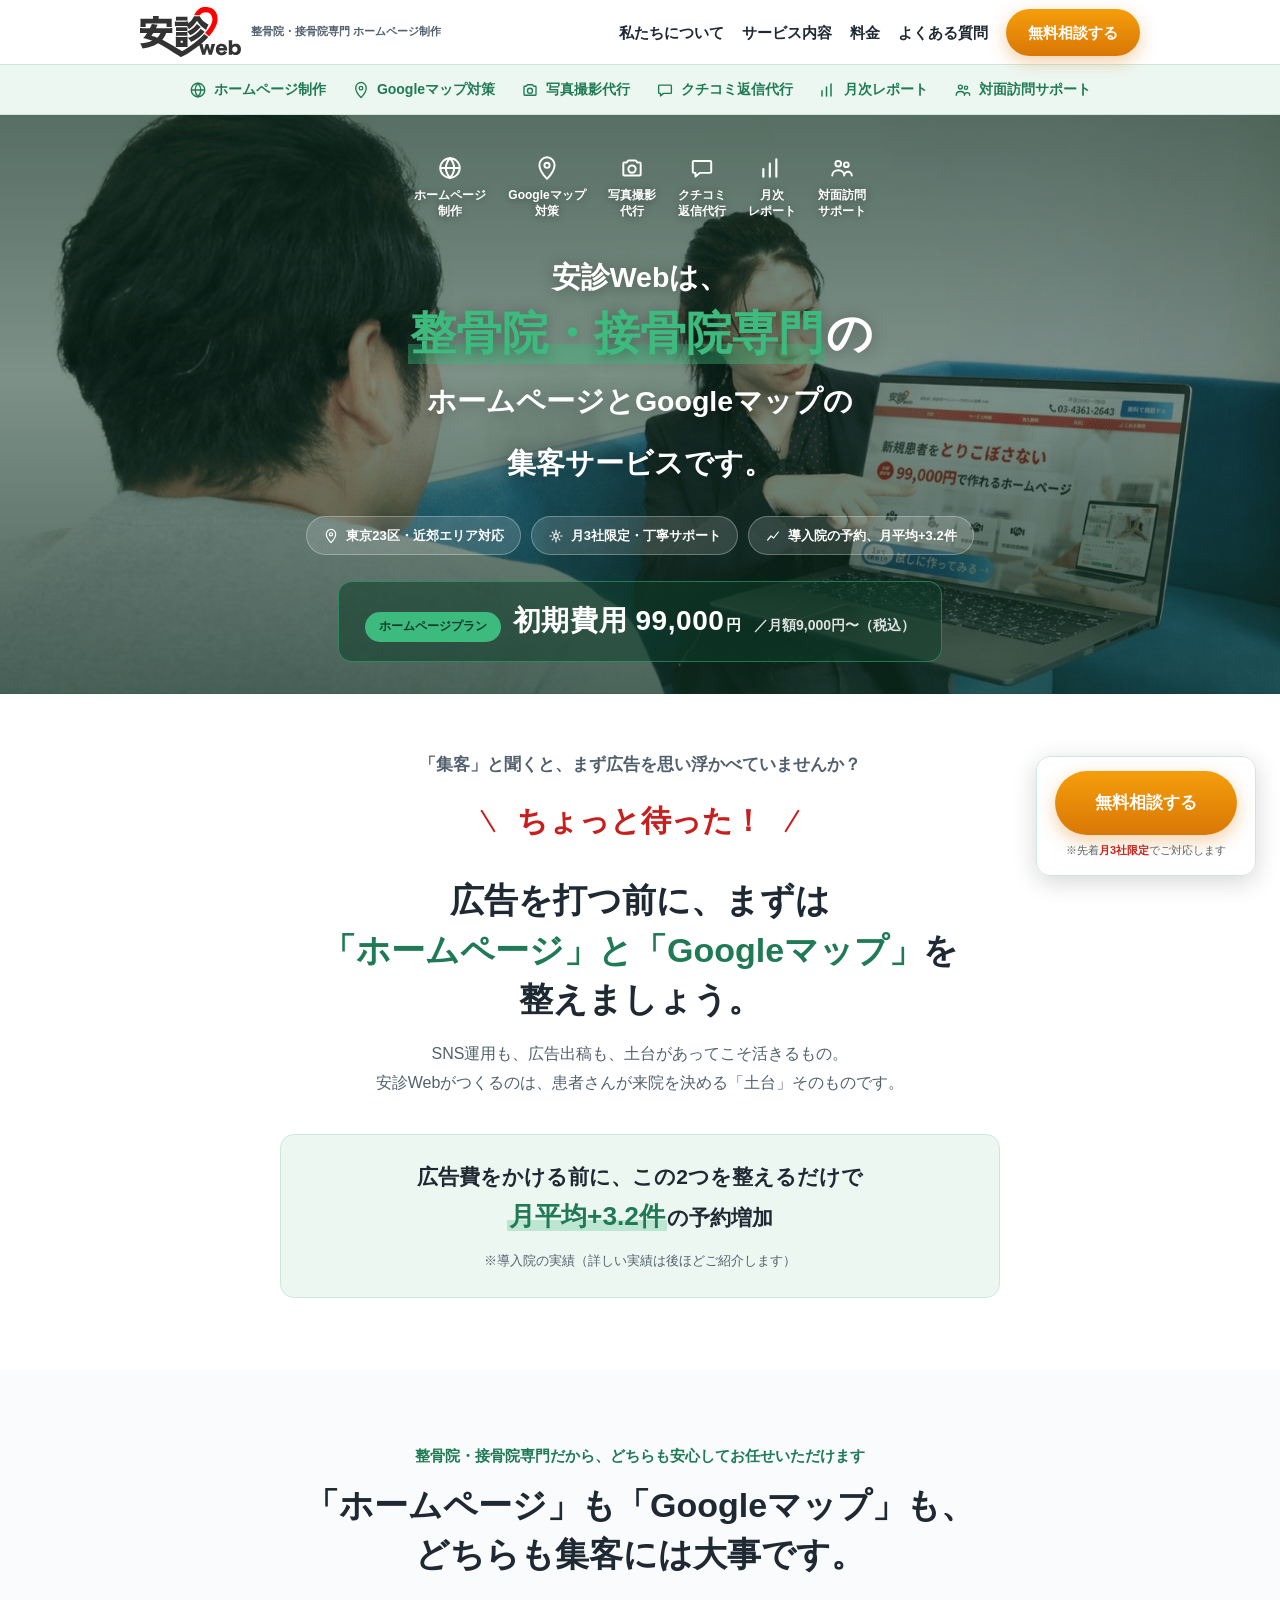
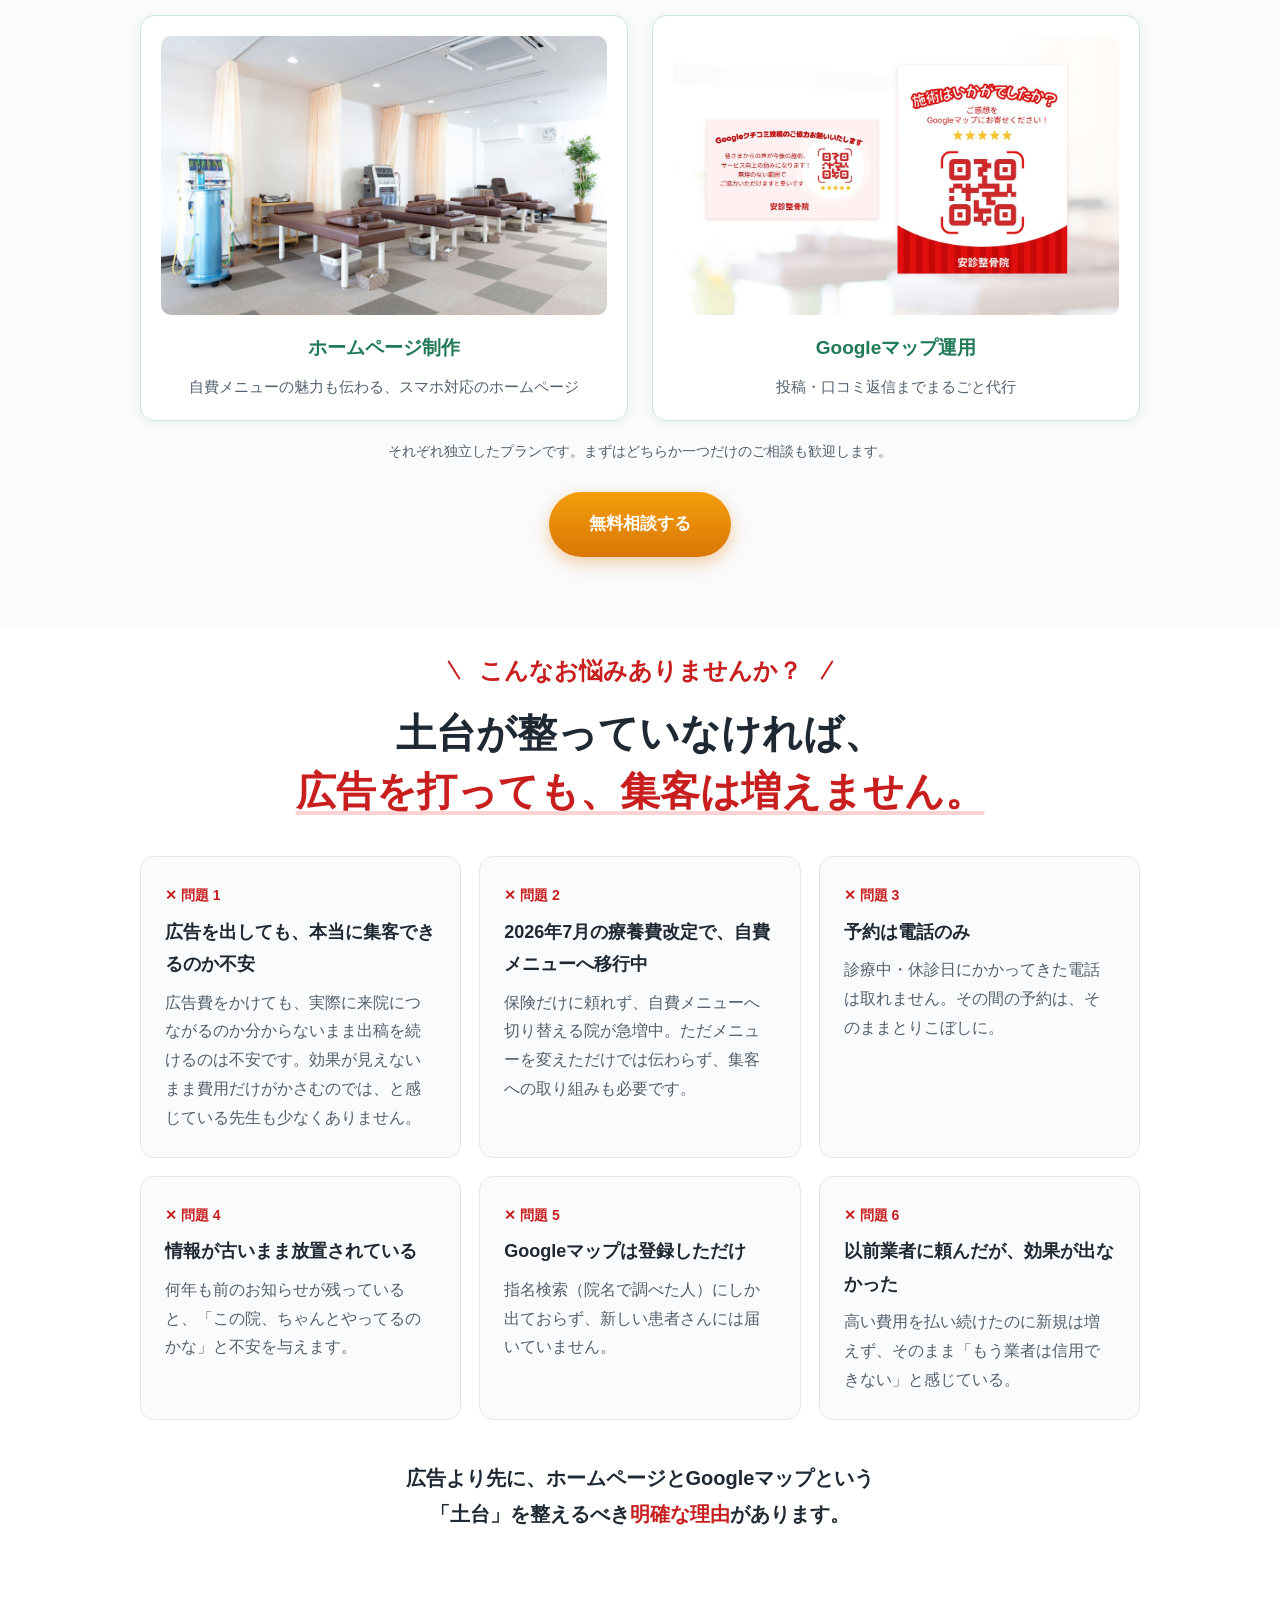
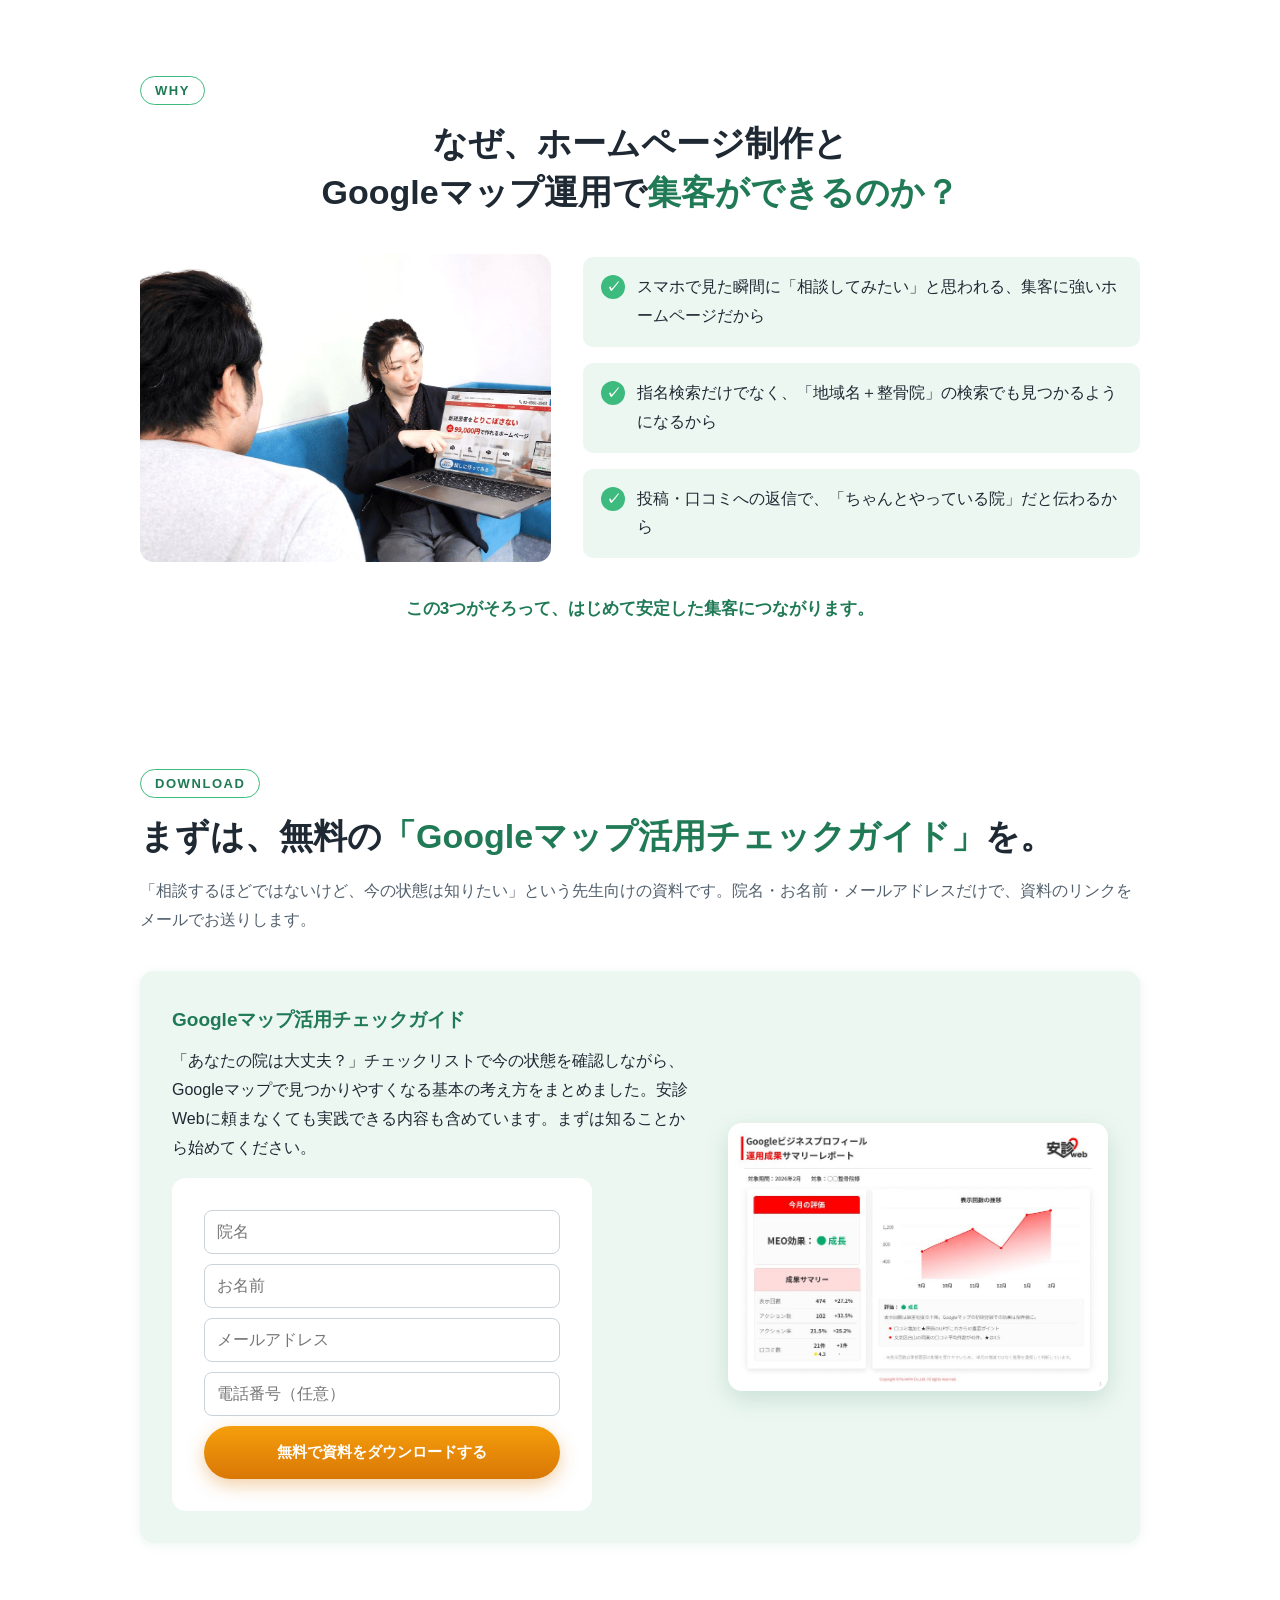
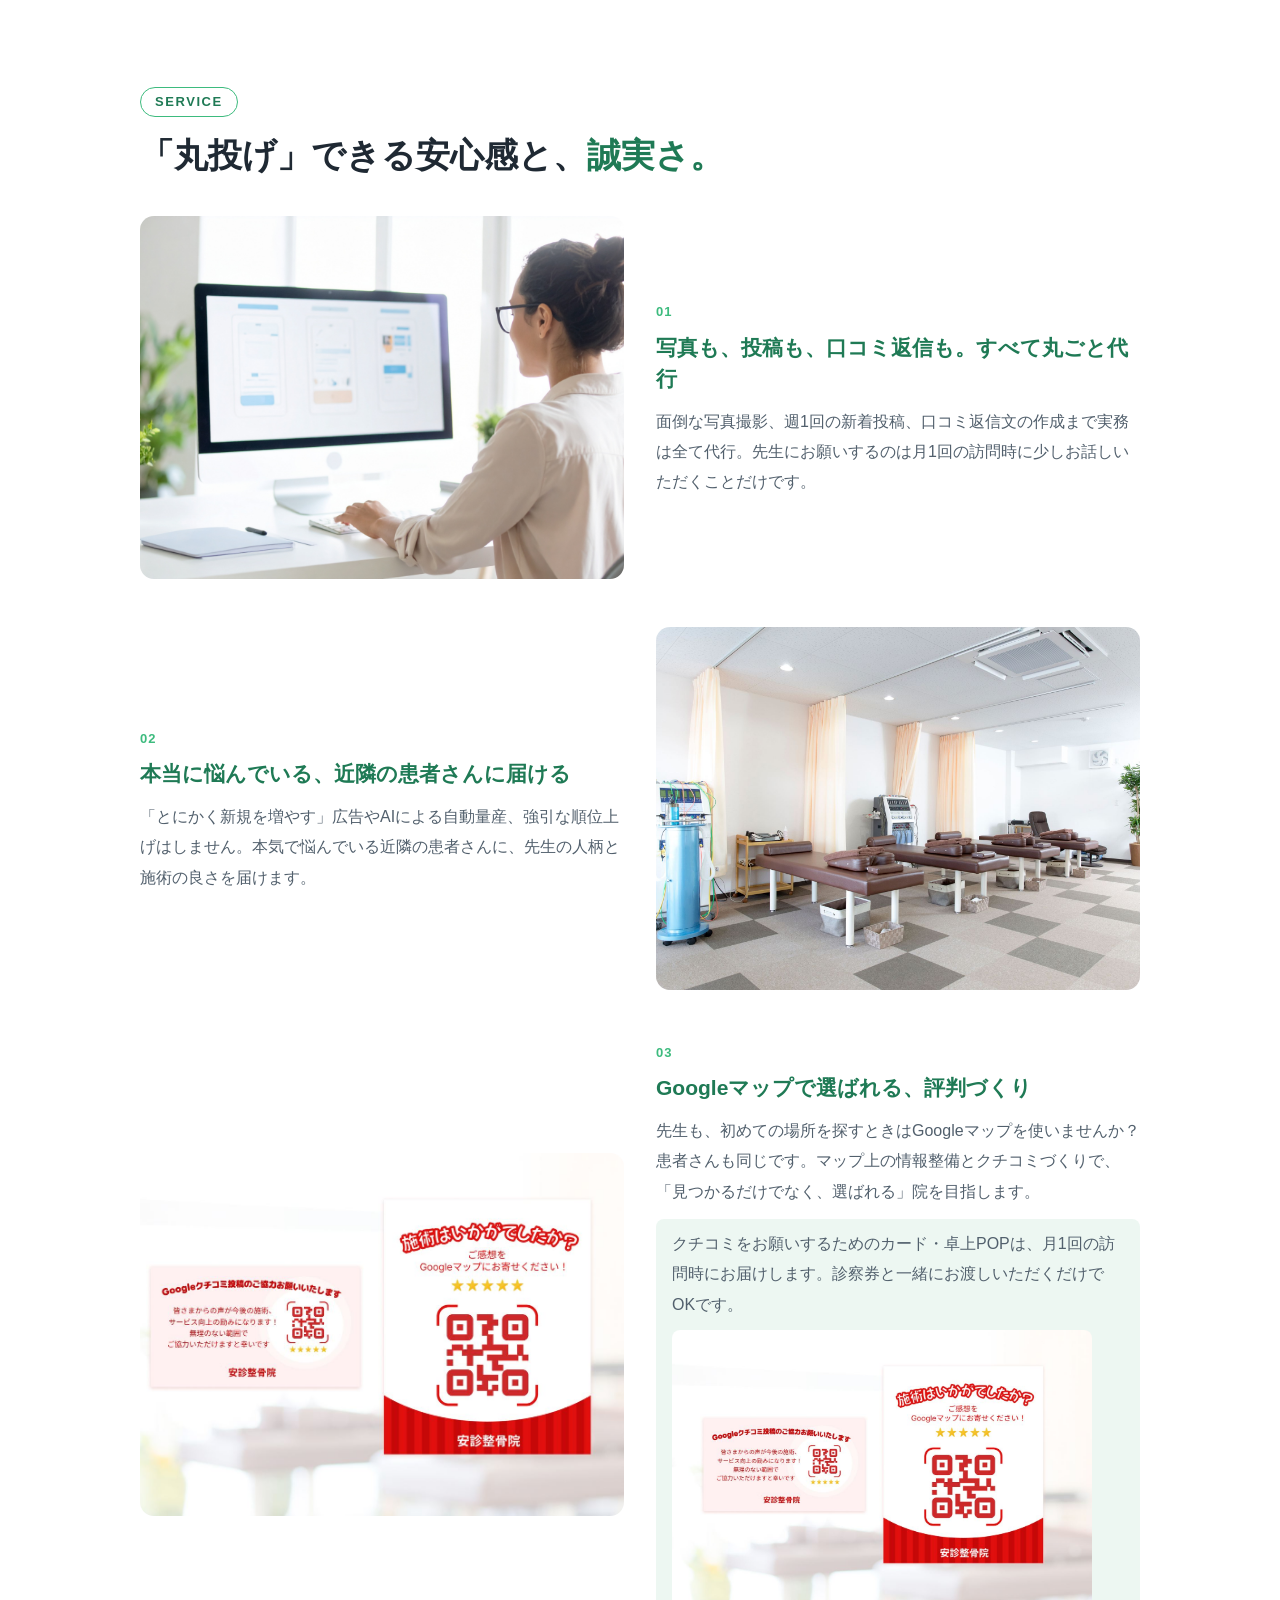
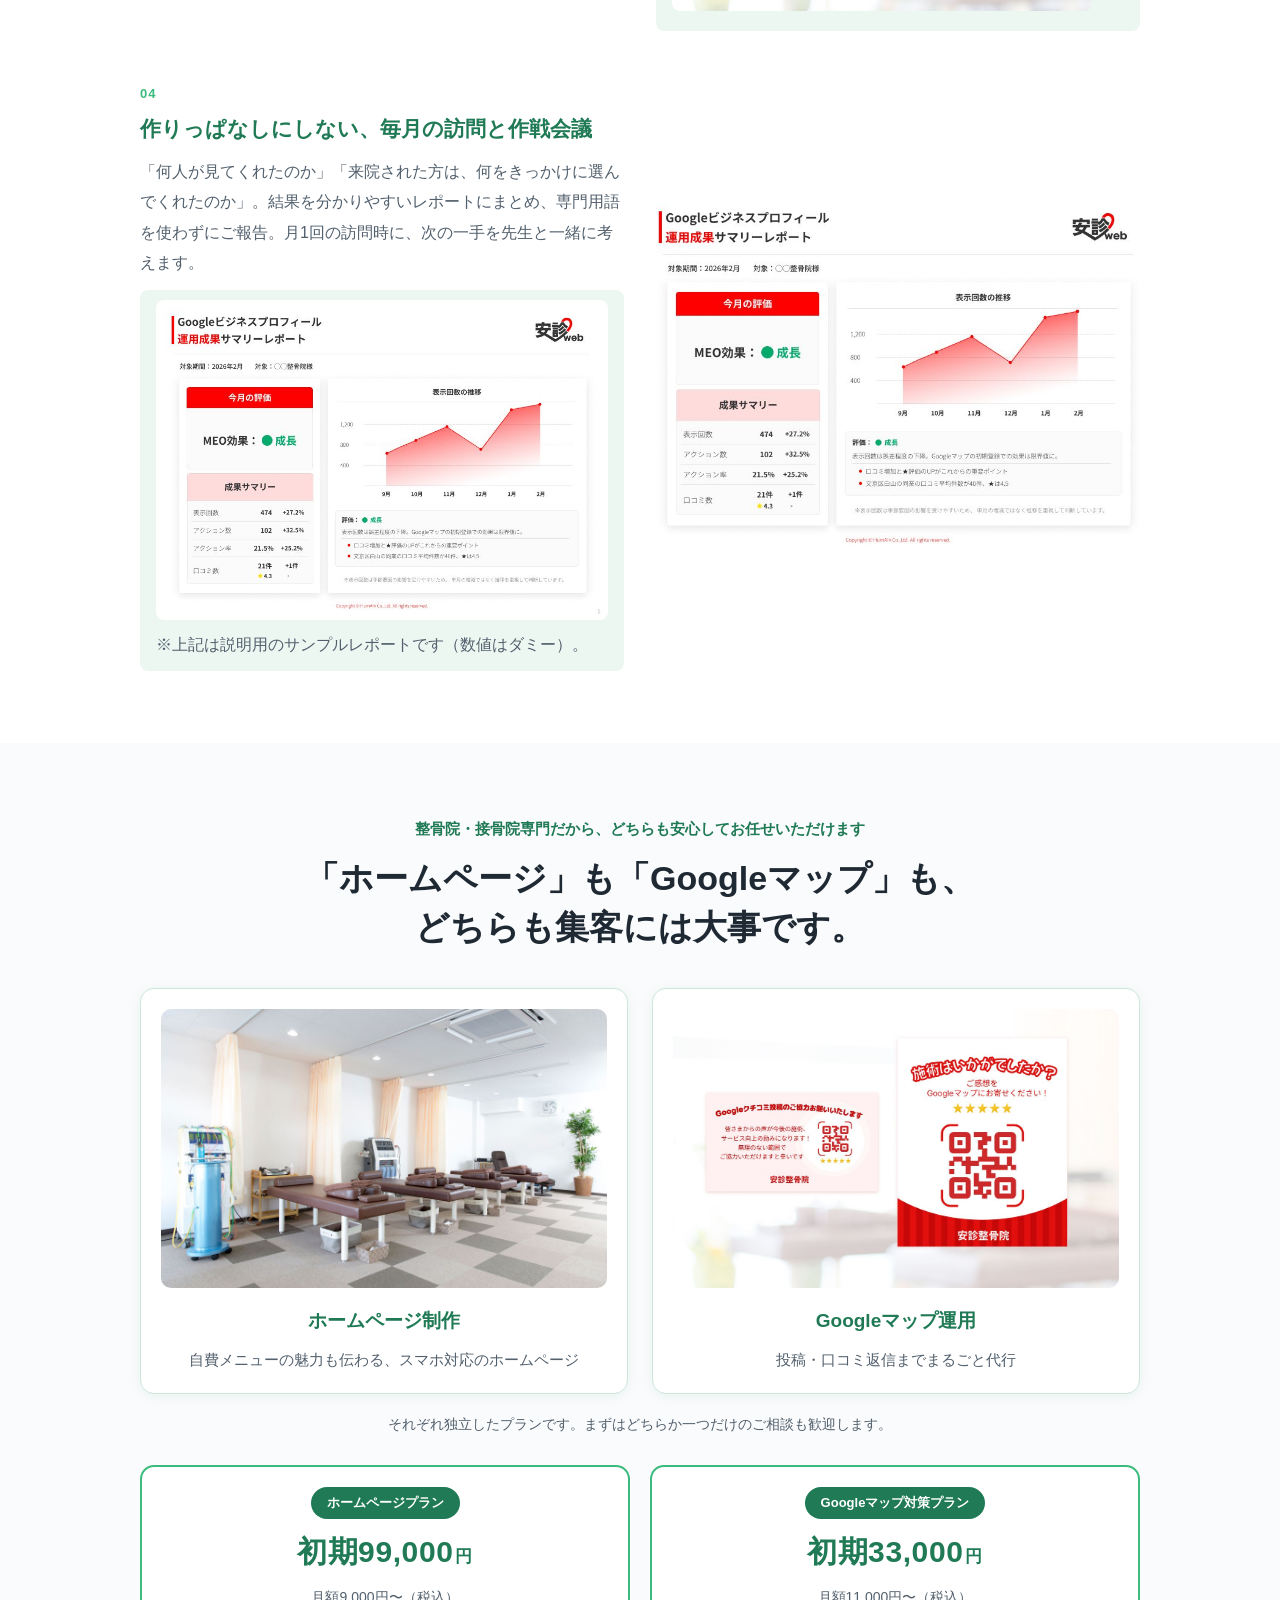
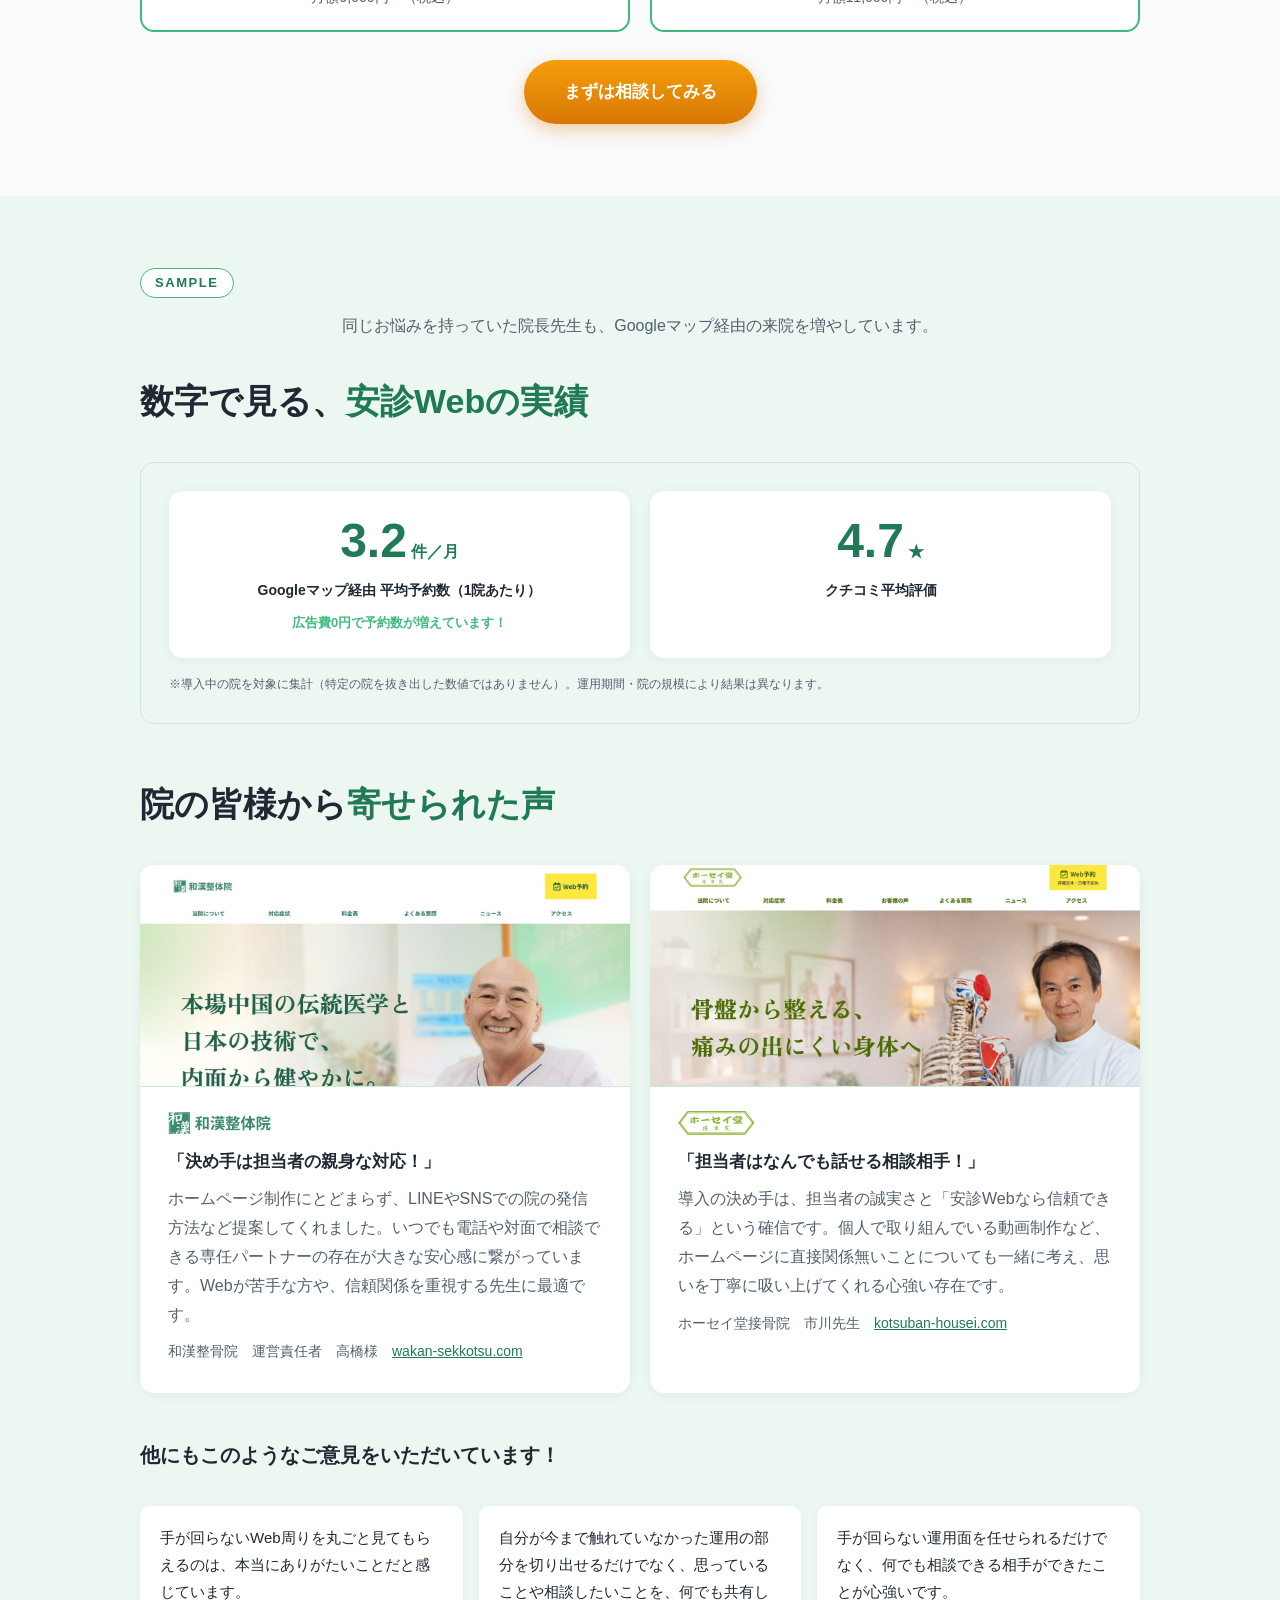
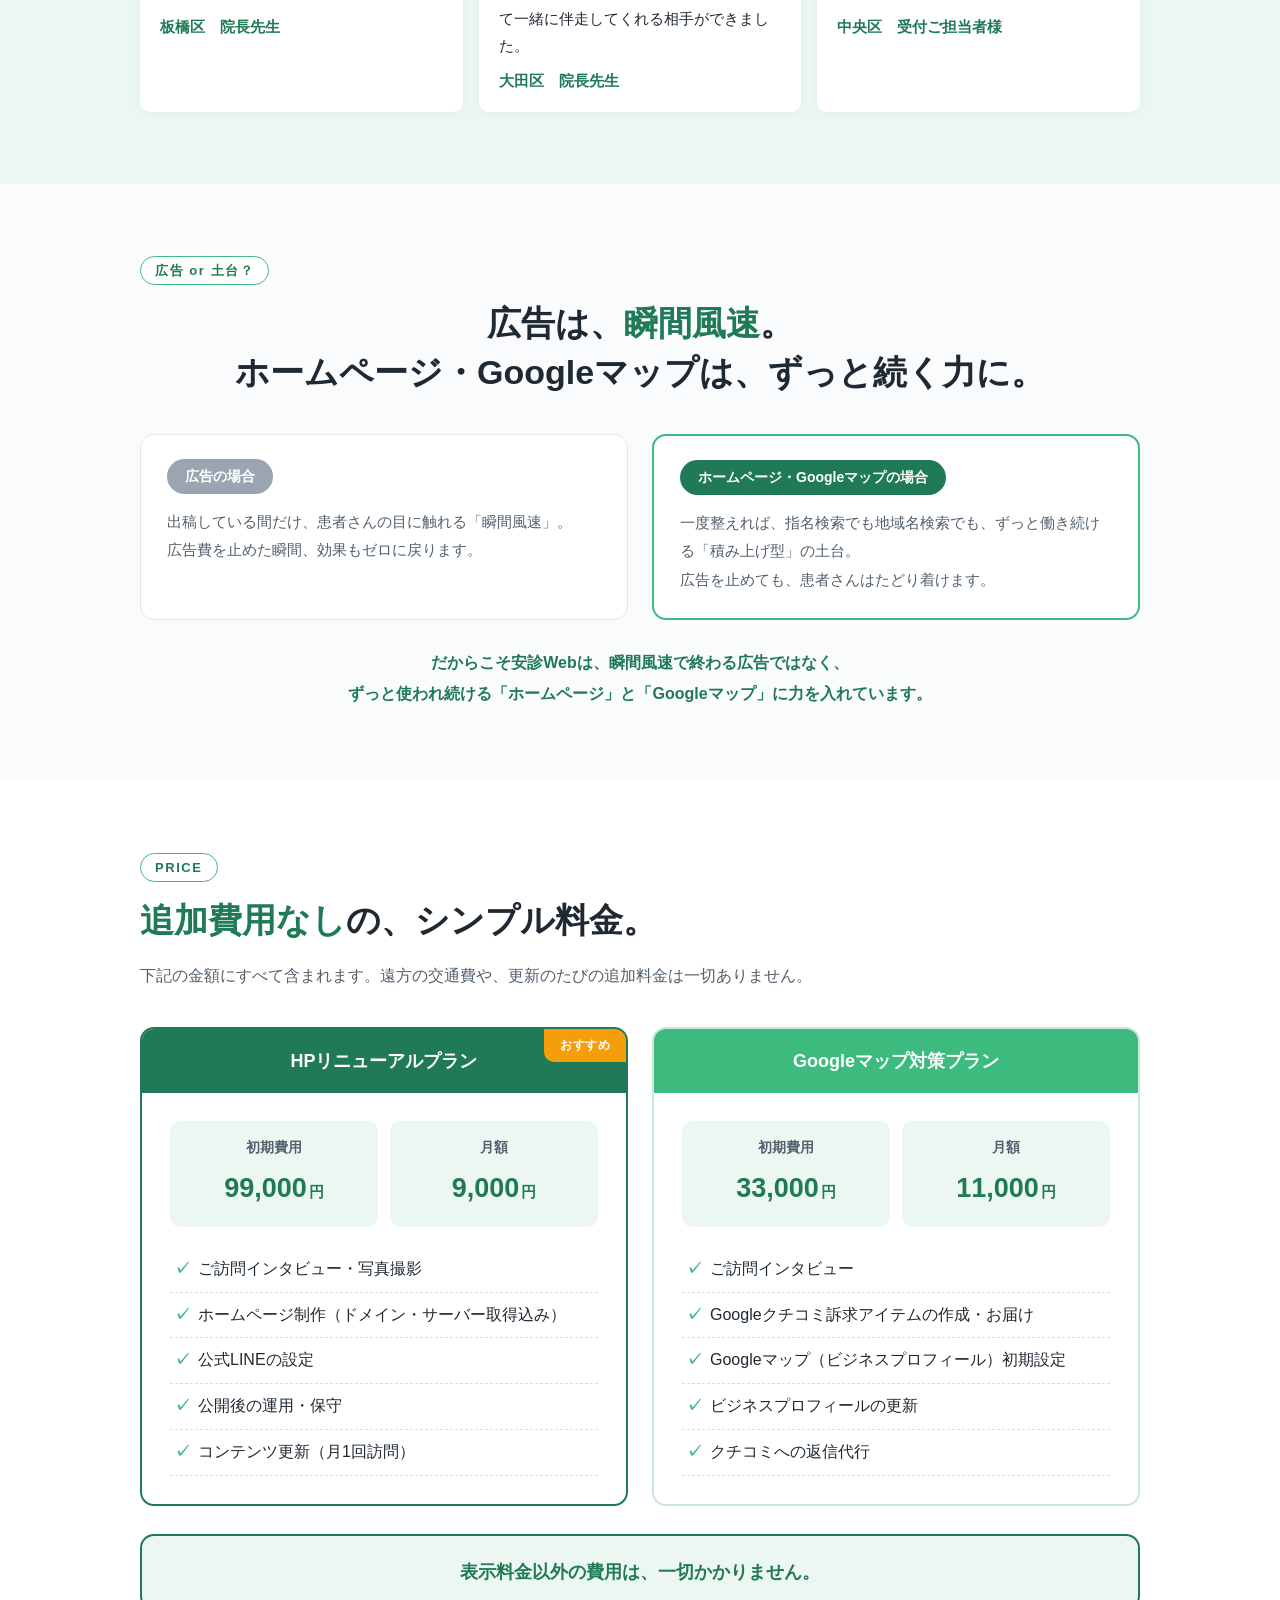
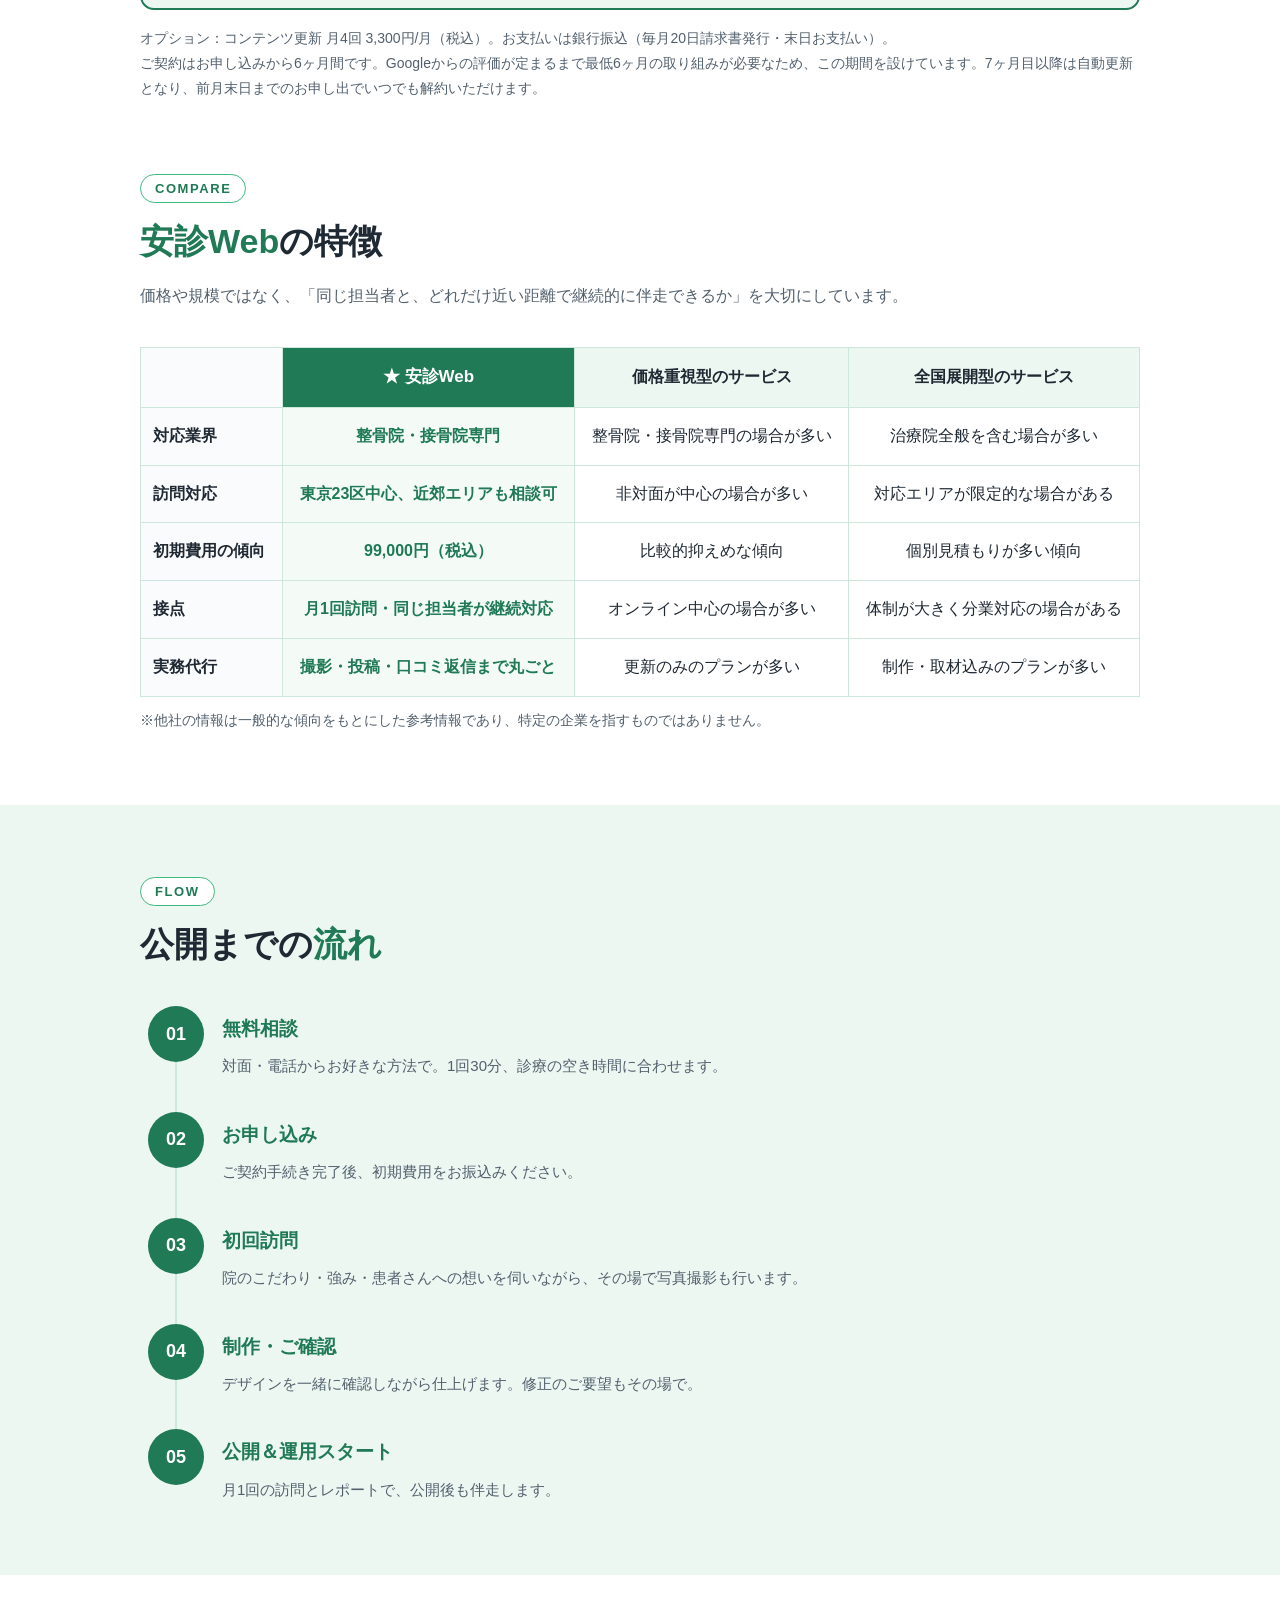
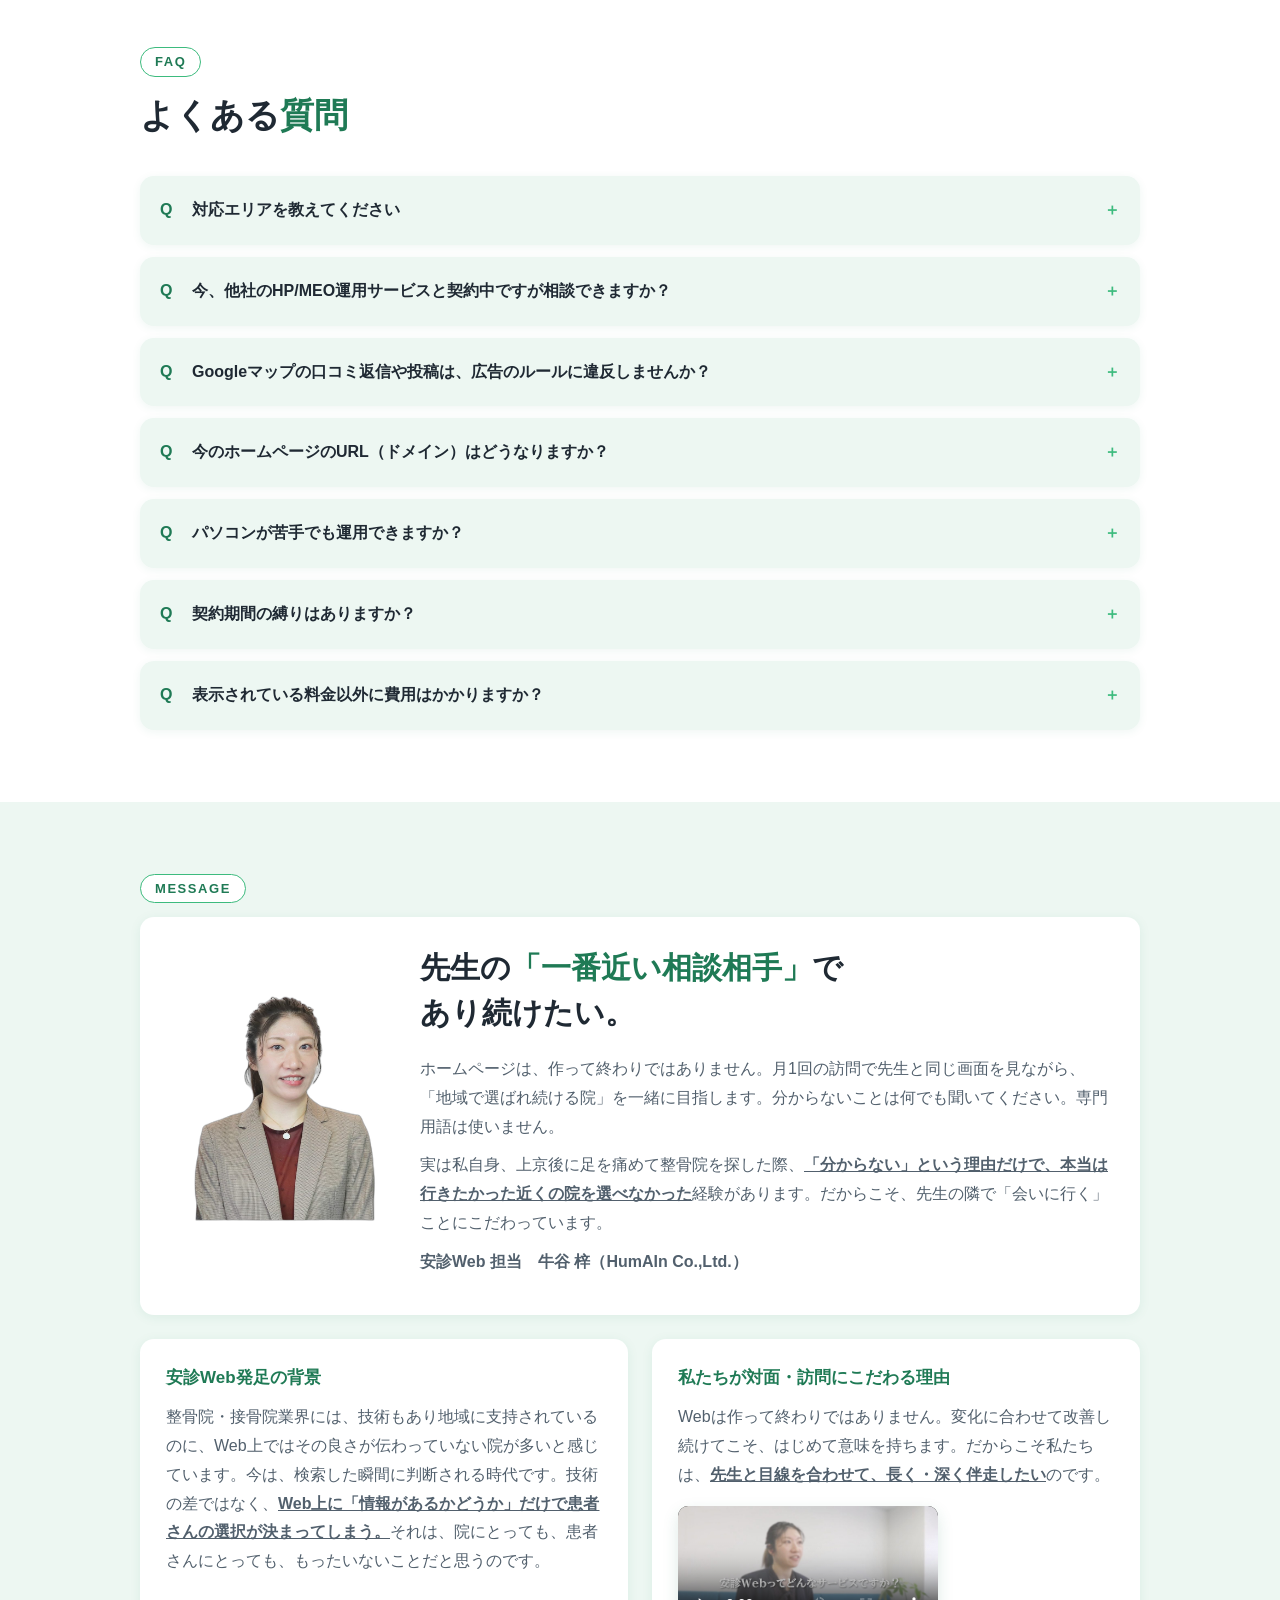
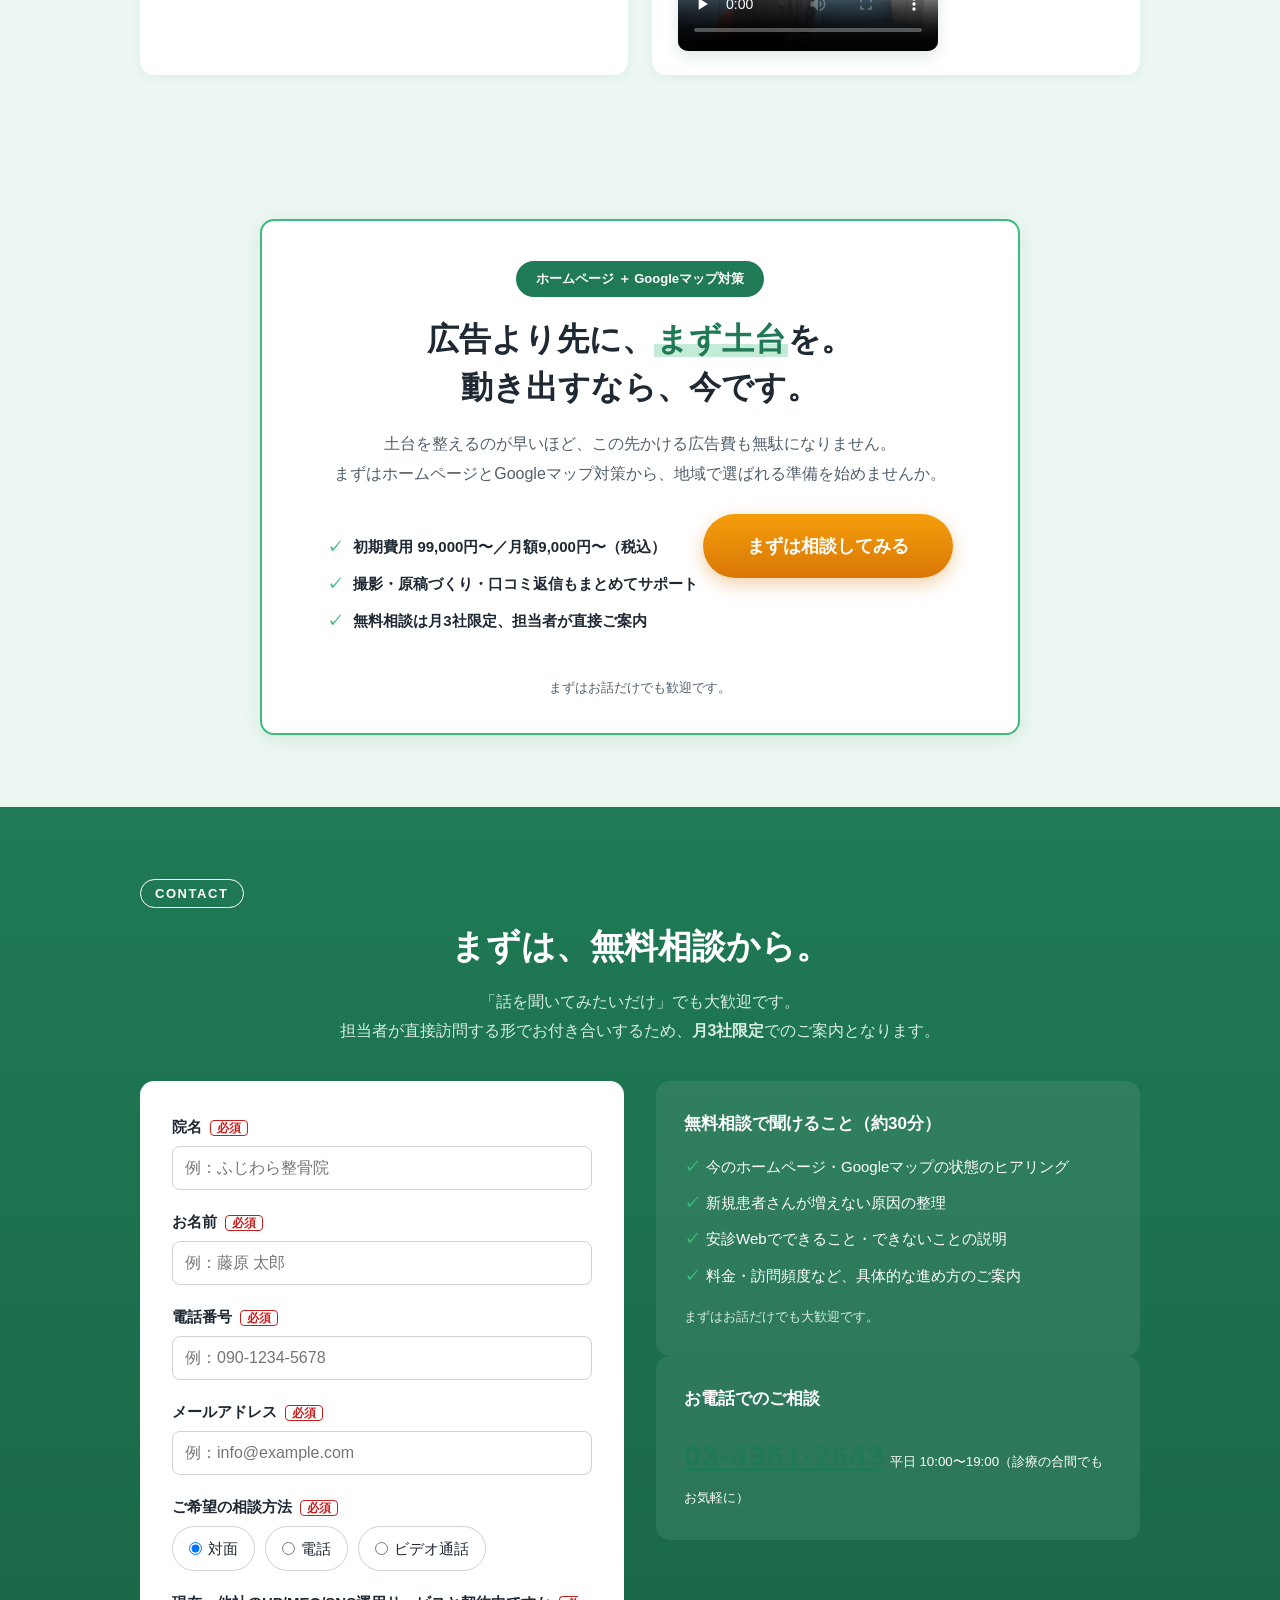
==== commit 0db1945c: "cssの配置を修正しました" ====
--- a/index.html
+++ b/index.html
@@ -700,7 +700,7 @@
         </div>
         <div class="form-row">
           <label>お名前<span class="req">必須</span></label>
-          <input type="text" name="お名前" placeholder="例：藤原 智仁" required>
+          <input type="text" name="お名前" placeholder="例：藤原 太郎" required>
         </div>
         <div class="form-row">
           <label>電話番号<span class="req">必須</span></label>
--- a/assets/css/layout.css
+++ b/assets/css/layout.css
@@ -36,6 +36,26 @@
 @media (max-width: 1320px) { .header-tel { display: none; } }
 @media (max-width: 960px) { nav.gnav a:not(.btn) { display: none; } }
 
+/* ---------- 提供サービスの帯（ヘッダー直下・S1の上） ---------- */
+.trust-strip { background: var(--green-pale); border-bottom: 1px solid var(--green-line); }
+.trust-strip-inner {
+  display: flex; flex-wrap: wrap; align-items: center; justify-content: center;
+  gap: 10px 26px; padding-top: 12px; padding-bottom: 12px;
+}
+.ts-item {
+  display: inline-flex; align-items: center; gap: 7px;
+  font-size: 14px; font-weight: 700; color: var(--green-deep); white-space: nowrap;
+}
+/* SVGは viewBox のみで寸法を持たないため、ここで必ずサイズを与える */
+.ts-icon { display: inline-flex; flex-shrink: 0; }
+.ts-icon svg { width: 18px; height: 18px; display: block; }
+
+@media (max-width: 640px) {
+  .trust-strip-inner { gap: 8px 16px; padding-top: 10px; padding-bottom: 10px; }
+  .ts-item { font-size: 12px; gap: 5px; }
+  .ts-icon svg { width: 15px; height: 15px; }
+}
+
 /* ---------- フッター ---------- */
 footer { background: var(--green-darkest); color: var(--text-on-dark); padding: 40px 0 100px; font-size: 14px; }
 footer .inner { display: flex; flex-wrap: wrap; justify-content: space-between; gap: 16px; }
@@ -46,12 +66,16 @@
 /* ---------- スマホ固定CTAバー ---------- */
 .fixed-cta {
   position: fixed; bottom: 0; left: 0; right: 0; z-index: 200; display: none;
-  grid-template-columns: 1fr 1fr; gap: 8px; padding: 10px 12px;
+  grid-template-columns: 1fr 1fr 1fr; gap: 8px; padding: 10px 12px;
   background: rgba(255,255,255,.96); border-top: 1px solid var(--green-line);
 }
 .fixed-cta a { text-decoration: none; text-align: center; font-weight: 800; font-size: 14px; border-radius: 10px; padding: 13px 6px; }
 .fixed-cta .f-consult { background: linear-gradient(180deg, var(--cta-orange), var(--cta-orange-dark)); color: #fff; }
+.fixed-cta .f-line { background: #06C755; color: #fff; }  /* LINEブランドカラー */
 .fixed-cta .f-tel { background: var(--green-deep); color: #fff; }
+
+/* 3ボタンだと狭いので文字を詰める */
+@media (max-width: 400px) { .fixed-cta a { font-size: 12px; padding: 12px 2px; } }
 
 @media (max-width: 860px) { .fixed-cta { display: grid; } }
 @media (min-width: 861px) { body { padding-bottom: 0; } }
--- a/assets/css/sections.css
+++ b/assets/css/sections.css
@@ -178,7 +178,15 @@
 /* ---------- S7 料金 ---------- */
 .price-grid { display: grid; grid-template-columns: repeat(auto-fit, minmax(300px, 1fr)); gap: 24px; margin-bottom: 28px; }
 .price-card {
+  position: relative;  /* .price-ribbon の基準 */
   border: 2px solid var(--green-line); border-radius: var(--radius); overflow: hidden; background: var(--white);
+}
+/* 「おすすめ」— カード右上の帯 */
+.price-ribbon {
+  position: absolute; top: 0; right: 0; z-index: 2;
+  background: var(--cta-orange); color: #fff;
+  font-size: 12px; font-weight: 800; letter-spacing: .04em;
+  padding: 6px 16px; border-bottom-left-radius: 10px;
 }
 .price-card.main { border-color: var(--green-deep); }
 .price-head { background: var(--green-deep); color: #fff; text-align: center; padding: 16px; font-size: 18px; font-weight: 800; }
@@ -244,3 +252,370 @@
 .contact-alt .tel small { display: block; font-size: 14px; font-weight: 500; opacity: .85; }
 
 @media (max-width: 860px) { .contact-grid { grid-template-columns: 1fr; } }
+
+/* ============================================================
+   以下は S1〜S11 の後から追加された小数点セクション（S1.5 等）。
+   HTML には存在するが CSS が未実装だったため、既存トークンに
+   合わせて追加している。並び順は index.html の登場順。
+============================================================ */
+
+/* ---------- S1.6 広告の前に、まず土台を ---------- */
+.sec-foundation { background: var(--white); padding-top: 56px; }
+.foundation-preface { font-size: 17px; font-weight: 600; color: var(--text-sub); margin-bottom: 14px; }
+/* 「ちょっと待った！」— 帯状に目立たせる */
+.foundation-slash-wrap { display: flex; justify-content: center; margin-bottom: 28px; }
+.foundation-slash {
+  display: inline-block; position: relative;
+  font-size: clamp(22px, 3.6vw, 30px); font-weight: 800; color: var(--red-accent);
+  padding: 0 42px;
+}
+/* 左右の斜線 */
+.foundation-slash::before,
+.foundation-slash::after {
+  content: ""; position: absolute; top: 50%; width: 26px; height: 2px;
+  background: var(--red-accent); border-radius: 2px;
+}
+.foundation-slash::before { left: 0; transform: translateY(-50%) rotate(58deg); }
+.foundation-slash::after  { right: 0; transform: translateY(-50%) rotate(-58deg); }
+/* 実績数値のパネル */
+.foundation-stat {
+  max-width: 720px; margin: 8px auto 0; text-align: center;
+  background: var(--green-pale); border: 1px solid var(--green-line);
+  border-radius: var(--radius); padding: 24px 26px;
+}
+.foundation-stat-num { font-size: clamp(17px, 2.4vw, 21px); font-weight: 700; line-height: 1.7; color: var(--text-main); }
+.foundation-stat-note { font-size: 13px; color: var(--text-sub); margin-top: 10px; }
+/* マーカー風ハイライト（下半分だけ塗る） */
+.em-hl {
+  color: var(--green-deep); font-weight: 800; font-size: 1.25em;
+  background: linear-gradient(transparent 62%, rgba(61,187,126,.28) 62%);
+  padding: 0 2px;
+}
+
+@media (max-width: 640px) {
+  .sec-foundation { padding-top: 40px; }
+  .foundation-preface { font-size: 15px; }
+  .foundation-slash { padding: 0 32px; }
+  .foundation-slash::before, .foundation-slash::after { width: 20px; }
+  .foundation-stat { padding: 20px 18px; }
+}
+
+/* ---------- S1.5 / S5.5 プラン紹介（2枚組・価格カード） ---------- */
+.sec-plan { background: var(--gray-bg); }
+.plan-eyebrow { font-size: 15px; font-weight: 600; color: var(--green-deep); margin-bottom: 12px; }
+.plan-combo { display: grid; grid-template-columns: 1fr 1fr; gap: 24px; }
+.plan-combo-box {
+  background: var(--white); border: 1px solid var(--green-line); border-radius: var(--radius);
+  padding: 20px; text-align: center; box-shadow: 0 2px 12px rgba(31,122,85,.08);
+}
+.plan-combo-photo { border-radius: 10px; overflow: hidden; margin-bottom: 16px; }
+.plan-combo-photo img { width: 100%; aspect-ratio: 16/10; object-fit: cover; display: block; }
+.plan-combo-box h3 { font-size: 19px; color: var(--green-deep); margin-bottom: 8px; }
+.plan-combo-box p { font-size: 15px; color: var(--text-sub); }
+.plan-combo-note { text-align: center; font-size: 14px; color: var(--text-sub); margin-top: 18px; }
+
+/* 価格カード（S5.5 のみ） */
+.plan-price-row { display: grid; grid-template-columns: 1fr 1fr; gap: 20px; margin-top: 28px; }
+.plan-price-card {
+  display: flex; flex-direction: column; align-items: center; gap: 6px;
+  background: var(--white); border: 2px solid var(--green-accent); border-radius: var(--radius);
+  padding: 20px 18px; text-align: center;
+}
+.plan-price-tag {
+  background: var(--green-deep); color: #fff; font-size: 13px; font-weight: 700;
+  border-radius: 999px; padding: 4px 16px;
+}
+.plan-price-num { font-size: clamp(24px, 3.4vw, 30px); font-weight: 800; color: var(--green-deep); letter-spacing: .02em; }
+.plan-price-num small { font-size: .55em; font-weight: 700; margin-left: 2px; }
+.plan-price-sub { font-size: 14px; color: var(--text-sub); }
+
+@media (max-width: 780px) {
+  .plan-combo { grid-template-columns: 1fr; gap: 18px; }
+  .plan-price-row { grid-template-columns: 1fr; gap: 14px; }
+}
+
+/* ---------- S2.5 なぜ集客できるのか ---------- */
+.sec-why { background: var(--white); }
+.why-wrap { display: grid; grid-template-columns: 0.85fr 1.15fr; gap: 32px; align-items: center; }
+.why-photo img { width: 100%; aspect-ratio: 4/3; object-fit: cover; border-radius: var(--radius); display: block; }
+.why-list { list-style: none; display: flex; flex-direction: column; gap: 16px; }
+.why-list li {
+  display: flex; align-items: flex-start; gap: 12px;
+  font-size: 16px; line-height: 1.8; color: var(--text-main);
+  background: var(--green-pale); border-radius: 10px; padding: 16px 18px;
+}
+/* チェック記号は丸バッジに */
+.why-check {
+  flex-shrink: 0; width: 24px; height: 24px; margin-top: 2px;
+  display: inline-flex; align-items: center; justify-content: center;
+  background: var(--green-accent); color: #fff; border-radius: 50%;
+  font-size: 14px; font-weight: 700; line-height: 1;
+}
+.why-close { text-align: center; font-size: 17px; font-weight: 700; color: var(--green-deep); margin-top: 32px; }
+
+@media (max-width: 780px) {
+  .why-wrap { grid-template-columns: 1fr; gap: 22px; }
+  .why-list li { font-size: 15px; padding: 14px 15px; }
+  .why-close { font-size: 15px; margin-top: 24px; }
+}
+
+/* ---------- S6.5 広告とホームページ・Googleマップの違い ---------- */
+.sec-hplp { background: var(--gray-bg); }
+.hplp-compare { display: grid; grid-template-columns: 1fr 1fr; gap: 24px; }
+.hplp-col {
+  background: var(--white); border: 1px solid var(--gray-border); border-radius: var(--radius);
+  padding: 24px 26px;
+}
+.hplp-col p { font-size: 15px; line-height: 1.9; color: var(--text-sub); }
+.hplp-tag {
+  display: inline-block; font-size: 14px; font-weight: 700; color: #fff;
+  border-radius: 999px; padding: 5px 18px; margin-bottom: 14px;
+}
+/* .lp = 広告（短期・赤系）／.hp = 土台（継続・緑系） */
+.hplp-tag.lp { background: var(--gray-line-strong); }
+.hplp-tag.hp { background: var(--green-deep); }
+/* 土台側を推したいので枠線で強調 */
+.hplp-col:has(.hplp-tag.hp) { border-color: var(--green-accent); border-width: 2px; }
+.hplp-conclusion {
+  text-align: center; font-size: 16px; font-weight: 700; line-height: 1.9;
+  color: var(--green-deep); margin-top: 28px;
+}
+
+@media (max-width: 780px) {
+  .hplp-compare { grid-template-columns: 1fr; gap: 16px; }
+  .hplp-col { padding: 20px 18px; }
+  .hplp-conclusion { font-size: 14px; margin-top: 22px; }
+}
+
+/* ---------- S10.5 担当者・理念（追加分） ----------
+   .sec-about / .staff-grid / .about-copy-* は S3 で定義済み。
+   ここでは後から追加された要素だけを補う。 */
+.staff-big-heading { font-size: clamp(22px, 3.4vw, 30px); line-height: 1.5; margin-bottom: 20px; }
+.about-video-small { width: 100%; border-radius: 10px; margin-top: 16px; display: block; }
+
+/* ---------- S10.6 今がチャンス＋最終CTAカード ---------- */
+.sec-final-cta { background: var(--green-pale); }
+.final-cta-card {
+  max-width: 760px; margin: 0 auto; text-align: center;
+  background: var(--white); border: 2px solid var(--green-accent); border-radius: var(--radius);
+  padding: 40px 40px 34px; box-shadow: 0 4px 20px rgba(31,122,85,.12);
+}
+.final-cta-badge {
+  display: inline-block; background: var(--green-deep); color: #fff;
+  font-size: 13px; font-weight: 700; border-radius: 999px; padding: 6px 20px; margin-bottom: 18px;
+}
+.final-cta-heading { font-size: clamp(22px, 3.6vw, 32px); line-height: 1.5; margin-bottom: 18px; }
+/* 見出し内の強調（下線ではなくマーカー） */
+.em-underline2 {
+  color: var(--green-deep);
+  background: linear-gradient(transparent 64%, rgba(61,187,126,.3) 64%);
+  padding: 0 2px;
+}
+.final-cta-lead { font-size: 16px; line-height: 1.9; color: var(--text-sub); margin-bottom: 24px; }
+.final-cta-bullets {
+  list-style: none; display: inline-flex; flex-direction: column; gap: 10px;
+  text-align: left; margin-bottom: 28px;
+}
+.final-cta-bullets li {
+  position: relative; padding-left: 26px;
+  font-size: 15px; font-weight: 600; color: var(--text-main);
+}
+.final-cta-bullets li::before {
+  content: "✓"; position: absolute; left: 0; top: 0;
+  color: var(--green-accent); font-weight: 800;
+}
+.final-cta-btn { font-size: 18px; padding: 16px 44px; }
+.final-cta-fine { font-size: 13px; color: var(--text-sub); margin-top: 14px; }
+
+@media (max-width: 640px) {
+  .final-cta-card { padding: 28px 20px 24px; }
+  .final-cta-lead { font-size: 15px; }
+  .final-cta-btn { font-size: 16px; padding: 14px 28px; width: 100%; }
+}
+
+/* ============================================================
+   既存 S1〜S11 の中に後から追加された要素（同じく CSS 未実装だった分）
+============================================================ */
+
+/* ---------- S1 ヒーロー内の追加要素 ---------- */
+/* 見出しの大小 */
+.h1-sm { font-size: .62em; font-weight: 700; }
+.h1-lg { display: inline-block; }
+/* 「整骨院・接骨院専門」の下線強調（暗背景なので明るい緑） */
+.em-underline {
+  color: var(--green-accent);
+  background: linear-gradient(transparent 68%, rgba(61,187,126,.42) 68%);
+  padding: 0 2px;
+}
+
+/* 背景上に浮かぶサービスアイコン列（画像の上・見出しの上） */
+.hero-services {
+  position: relative; z-index: 2;
+  display: flex; flex-wrap: wrap; justify-content: center; gap: 10px 22px;
+  max-width: 1040px; margin: 0 auto 20px; padding: 0 20px;
+}
+.hero-service-item {
+  display: flex; flex-direction: column; align-items: center; gap: 6px;
+  color: #fff; font-size: 12px; font-weight: 700; line-height: 1.35; text-align: center;
+  text-shadow: 0 1px 8px rgba(0,0,0,.4);
+}
+/* SVGは寸法を持たないため必ずサイズ指定 */
+.hs-icon { display: inline-flex; }
+.hs-icon svg { width: 26px; height: 26px; display: block; }
+.hs-label { display: block; }
+
+/* 実績バッジ3種 */
+.hero-badges { display: flex; flex-wrap: wrap; justify-content: center; gap: 10px; }
+.hero-badge {
+  display: inline-flex; align-items: center; gap: 7px;
+  background: rgba(255,255,255,.14); border: 1px solid rgba(255,255,255,.28);
+  border-radius: 999px; padding: 7px 16px;
+  color: #fff; font-size: 13px; font-weight: 700; white-space: nowrap;
+  backdrop-filter: blur(4px);
+}
+.hero-badge-icon { display: inline-flex; flex-shrink: 0; }
+.hero-badge-icon svg { width: 16px; height: 16px; display: block; }
+.hero-badge-label { display: inline-block; }
+
+/* 価格リビール */
+.hero-price-reveal {
+  display: inline-flex; flex-wrap: wrap; align-items: baseline; justify-content: center; gap: 6px 12px;
+  margin-top: 26px; padding: 14px 26px;
+  background: rgba(15,60,42,.55); border: 1px solid rgba(61,187,126,.5); border-radius: var(--radius);
+  animation: heroFadeUp .7s ease-out both .5s;
+}
+.hero-price-reveal-tag {
+  background: var(--green-accent); color: var(--hero-dark);
+  font-size: 12px; font-weight: 800; border-radius: 999px; padding: 4px 14px;
+}
+.hero-price-reveal-num { font-size: clamp(22px, 3.2vw, 28px); font-weight: 800; color: #fff; letter-spacing: .02em; }
+.hero-price-reveal-num small { font-size: .55em; font-weight: 700; margin-left: 2px; }
+.hero-price-reveal-sub { font-size: 14px; font-weight: 600; color: rgba(255,255,255,.85); }
+
+@media (max-width: 640px) {
+  .hero-services { gap: 8px 12px; margin-bottom: 16px; }
+  .hero-service-item { font-size: 10px; }
+  .hs-icon svg { width: 21px; height: 21px; }
+  .hero-badge { font-size: 11px; padding: 6px 12px; }
+  .hero-price-reveal { padding: 12px 18px; margin-top: 20px; }
+}
+
+/* 右下固定CTA（デスクトップのみ。スマホは .fixed-cta を使う） */
+.floating-cta {
+  position: fixed; right: 24px; bottom: 24px; z-index: 150;
+  display: flex; flex-direction: column; align-items: center; gap: 6px;
+  background: rgba(255,255,255,.96); border: 1px solid var(--green-line); border-radius: var(--radius);
+  padding: 14px 18px; box-shadow: 0 6px 24px rgba(0,0,0,.16);
+}
+.floating-cta-note { font-size: 11px; color: var(--text-sub); text-align: center; }
+.floating-cta-note strong { color: var(--red-accent); }
+/* スマホ固定バーと重なるため隠す */
+@media (max-width: 860px) { .floating-cta { display: none; } }
+
+/* ---------- S2 問題提起の追加要素 ---------- */
+.alert-bubble { text-align: center; margin-bottom: 36px; }
+.alert-shout {
+  display: inline-block; position: relative;
+  font-size: clamp(18px, 2.8vw, 24px); font-weight: 800; color: var(--red-accent);
+  margin-bottom: 12px; padding: 0 36px;
+}
+/* 左右の斜線（S1.6 と同じ意匠） */
+.alert-shout::before,
+.alert-shout::after {
+  content: ""; position: absolute; top: 50%; width: 22px; height: 2px;
+  background: var(--red-accent); border-radius: 2px;
+}
+.alert-shout::before { left: 0; transform: translateY(-50%) rotate(58deg); }
+.alert-shout::after  { right: 0; transform: translateY(-50%) rotate(-58deg); }
+.problem-em-red { color: var(--red-accent) !important; }
+
+/* ---------- S4 資料ダウンロードの追加要素 ---------- */
+.online-text { min-width: 0; }
+
+/* ---------- S5 サービス（交互レイアウト） ---------- */
+.showcase { display: flex; flex-direction: column; gap: 48px; }
+.showcase-row { display: grid; grid-template-columns: 1fr 1fr; gap: 32px; align-items: center; }
+/* 偶数行は写真とテキストを左右反転 */
+.showcase-row.reverse .showcase-media { order: 2; }
+.showcase-media img { width: 100%; aspect-ratio: 4/3; object-fit: cover; border-radius: var(--radius); display: block; }
+.showcase-text { min-width: 0; }
+.showcase-num {
+  display: inline-block; font-size: 13px; font-weight: 800; letter-spacing: .08em;
+  color: var(--green-accent); margin-bottom: 8px;
+}
+.showcase-text h3 { font-size: 21px; color: var(--green-deep); line-height: 1.5; margin-bottom: 12px; }
+.showcase-text p { font-size: 16px; color: var(--text-sub); line-height: 1.9; }
+
+@media (max-width: 780px) {
+  .showcase { gap: 32px; }
+  .showcase-row { grid-template-columns: 1fr; gap: 18px; }
+  /* 1カラムでは常に写真を先頭に */
+  .showcase-row.reverse .showcase-media { order: 0; }
+  .showcase-text h3 { font-size: 18px; }
+}
+
+/* ---------- S6 実績（KPIパネル） ---------- */
+.kpi-panel {
+  background: var(--green-pale); border: 1px solid var(--green-line);
+  border-radius: var(--radius); padding: 28px;
+}
+.kpi-grid { display: grid; grid-template-columns: 1fr 1fr; gap: 20px; }
+.kpi-tile {
+  background: var(--white); border-radius: var(--radius); padding: 24px 20px; text-align: center;
+  box-shadow: 0 2px 12px rgba(31,122,85,.08);
+}
+.kpi-num { font-size: clamp(34px, 6vw, 48px); font-weight: 800; color: var(--green-deep); line-height: 1.1; }
+.kpi-num small { font-size: .34em; font-weight: 700; margin-left: 4px; }
+.kpi-label { font-size: 14px; font-weight: 600; color: var(--text-main); margin-top: 10px; }
+.kpi-caption { font-size: 13px; font-weight: 700; color: var(--green-accent); margin-top: 8px; }
+.kpi-note { font-size: 12px; color: var(--text-sub); line-height: 1.7; margin-top: 16px; }
+
+@media (max-width: 640px) {
+  .kpi-panel { padding: 18px; }
+  .kpi-grid { grid-template-columns: 1fr; gap: 14px; }
+}
+
+/* ---------- S8 比較表の追加要素 ---------- */
+.brand-shout { color: var(--green-deep); }
+/* 横スクロール可能なことを伝える案内。スクロール不要な幅では隠す */
+.compare-scroll-hint { font-size: 13px; color: var(--text-sub); margin-bottom: 10px; text-align: right; }
+@media (min-width: 861px) { .compare-scroll-hint { display: none; } }
+.us-pop { display: inline-block; white-space: nowrap; }
+
+/* ---------- S9 導入の流れ（縦タイムライン） ---------- */
+.timeline { list-style: none; position: relative; padding-left: 8px; }
+.timeline li { position: relative; display: grid; grid-template-columns: 56px 1fr; gap: 18px; padding-bottom: 32px; }
+/* 番号どうしをつなぐ縦線 */
+.timeline li::before {
+  content: ""; position: absolute; left: 27px; top: 56px; bottom: 0; width: 2px;
+  background: var(--green-line);
+}
+.timeline li:last-child { padding-bottom: 0; }
+.timeline li:last-child::before { display: none; }
+.tl-num {
+  width: 56px; height: 56px; border-radius: 50%;
+  display: flex; align-items: center; justify-content: center;
+  background: var(--green-deep); color: #fff; font-size: 18px; font-weight: 800;
+}
+.tl-body { padding-top: 6px; min-width: 0; }
+.tl-body h3 { font-size: 19px; color: var(--green-deep); margin-bottom: 6px; }
+.tl-body p { font-size: 15px; color: var(--text-sub); line-height: 1.85; }
+
+@media (max-width: 640px) {
+  .timeline li { grid-template-columns: 44px 1fr; gap: 14px; padding-bottom: 26px; }
+  .timeline li::before { left: 21px; top: 44px; }
+  .tl-num { width: 44px; height: 44px; font-size: 15px; }
+  .tl-body h3 { font-size: 17px; }
+}
+
+/* ---------- S11 CTA・フォームの追加要素 ---------- */
+/* 暗い背景の上に置くパネル */
+.consult-detail { background: rgba(255,255,255,.08); border-radius: var(--radius); padding: 28px; }
+.consult-detail h3 { font-size: 17px; margin-bottom: 14px; }
+.consult-detail ul { list-style: none; display: flex; flex-direction: column; gap: 10px; }
+.consult-detail li { position: relative; padding-left: 22px; font-size: 15px; line-height: 1.75; }
+.consult-detail li::before {
+  content: "✓"; position: absolute; left: 0; top: 0;
+  color: var(--green-accent); font-weight: 800;
+}
+.consult-detail-note { font-size: 13px; color: var(--text-lead-on-dark); margin-top: 16px; line-height: 1.8; }
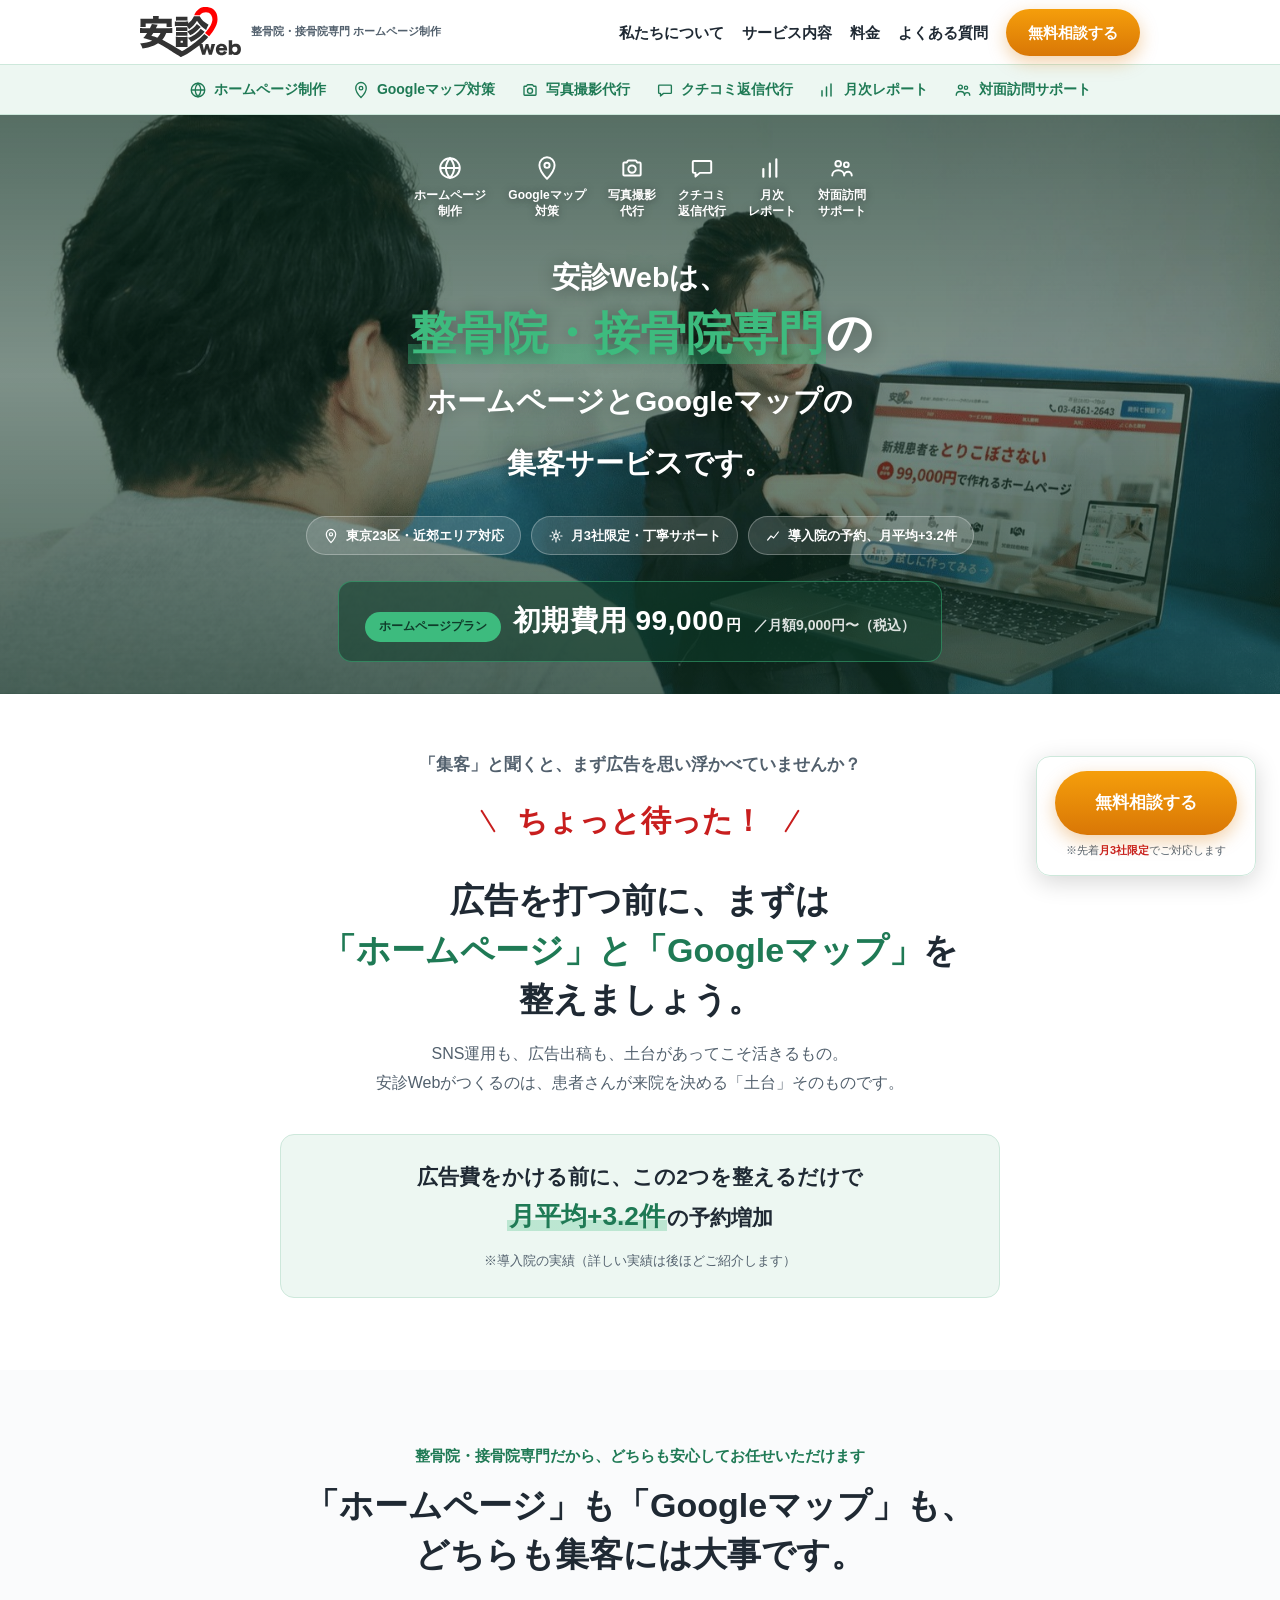
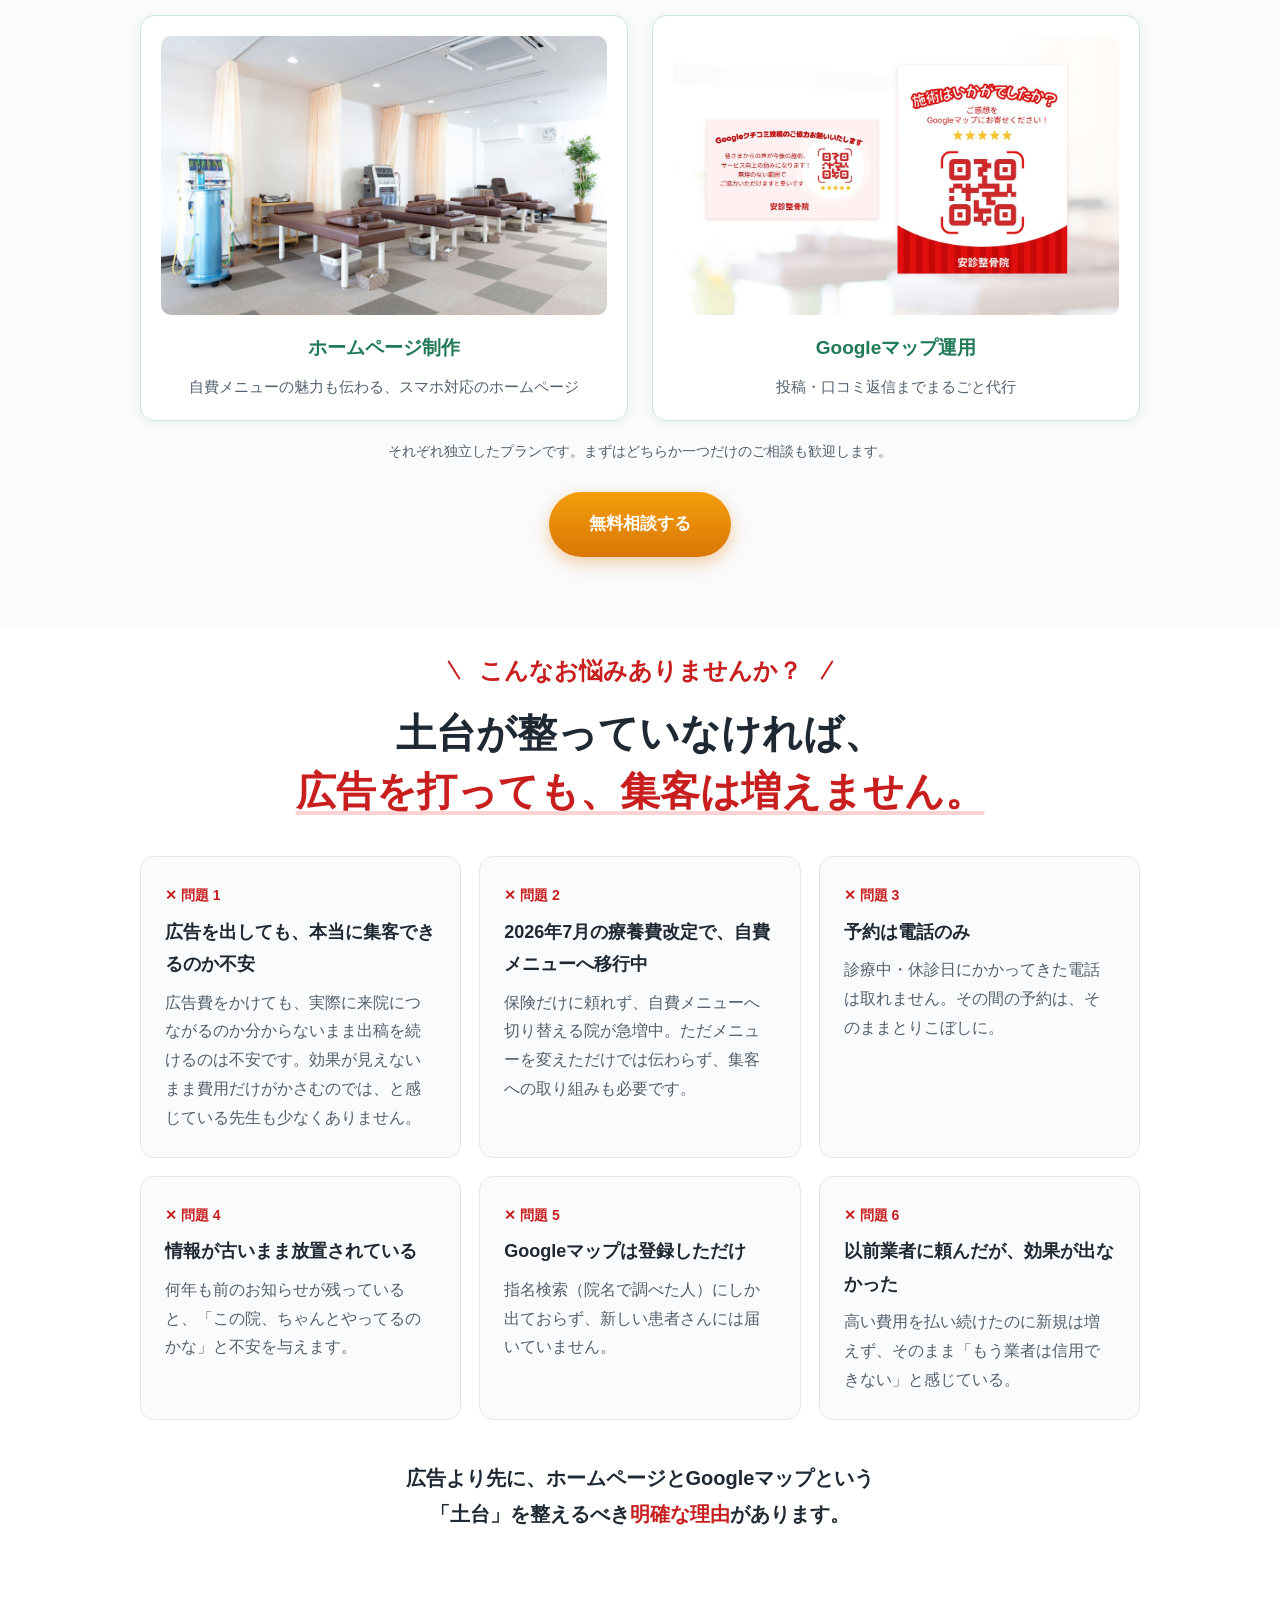
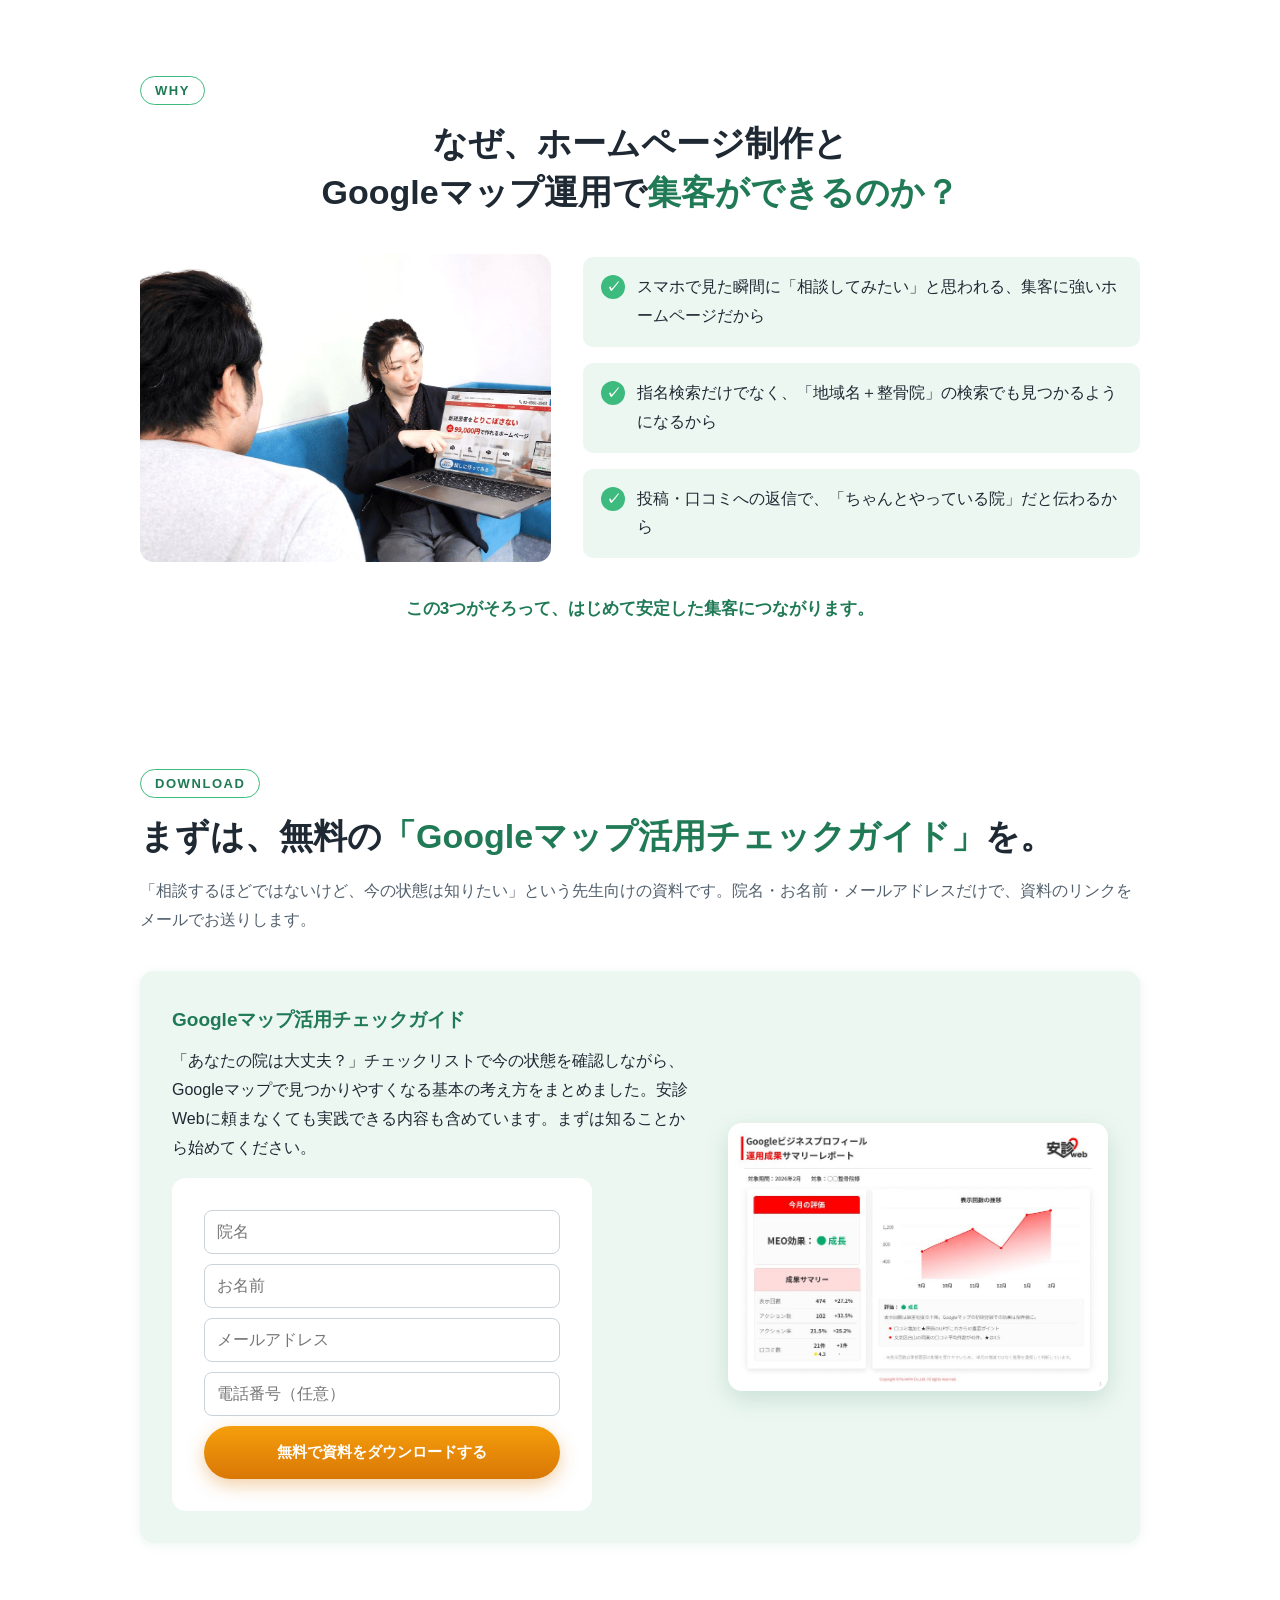
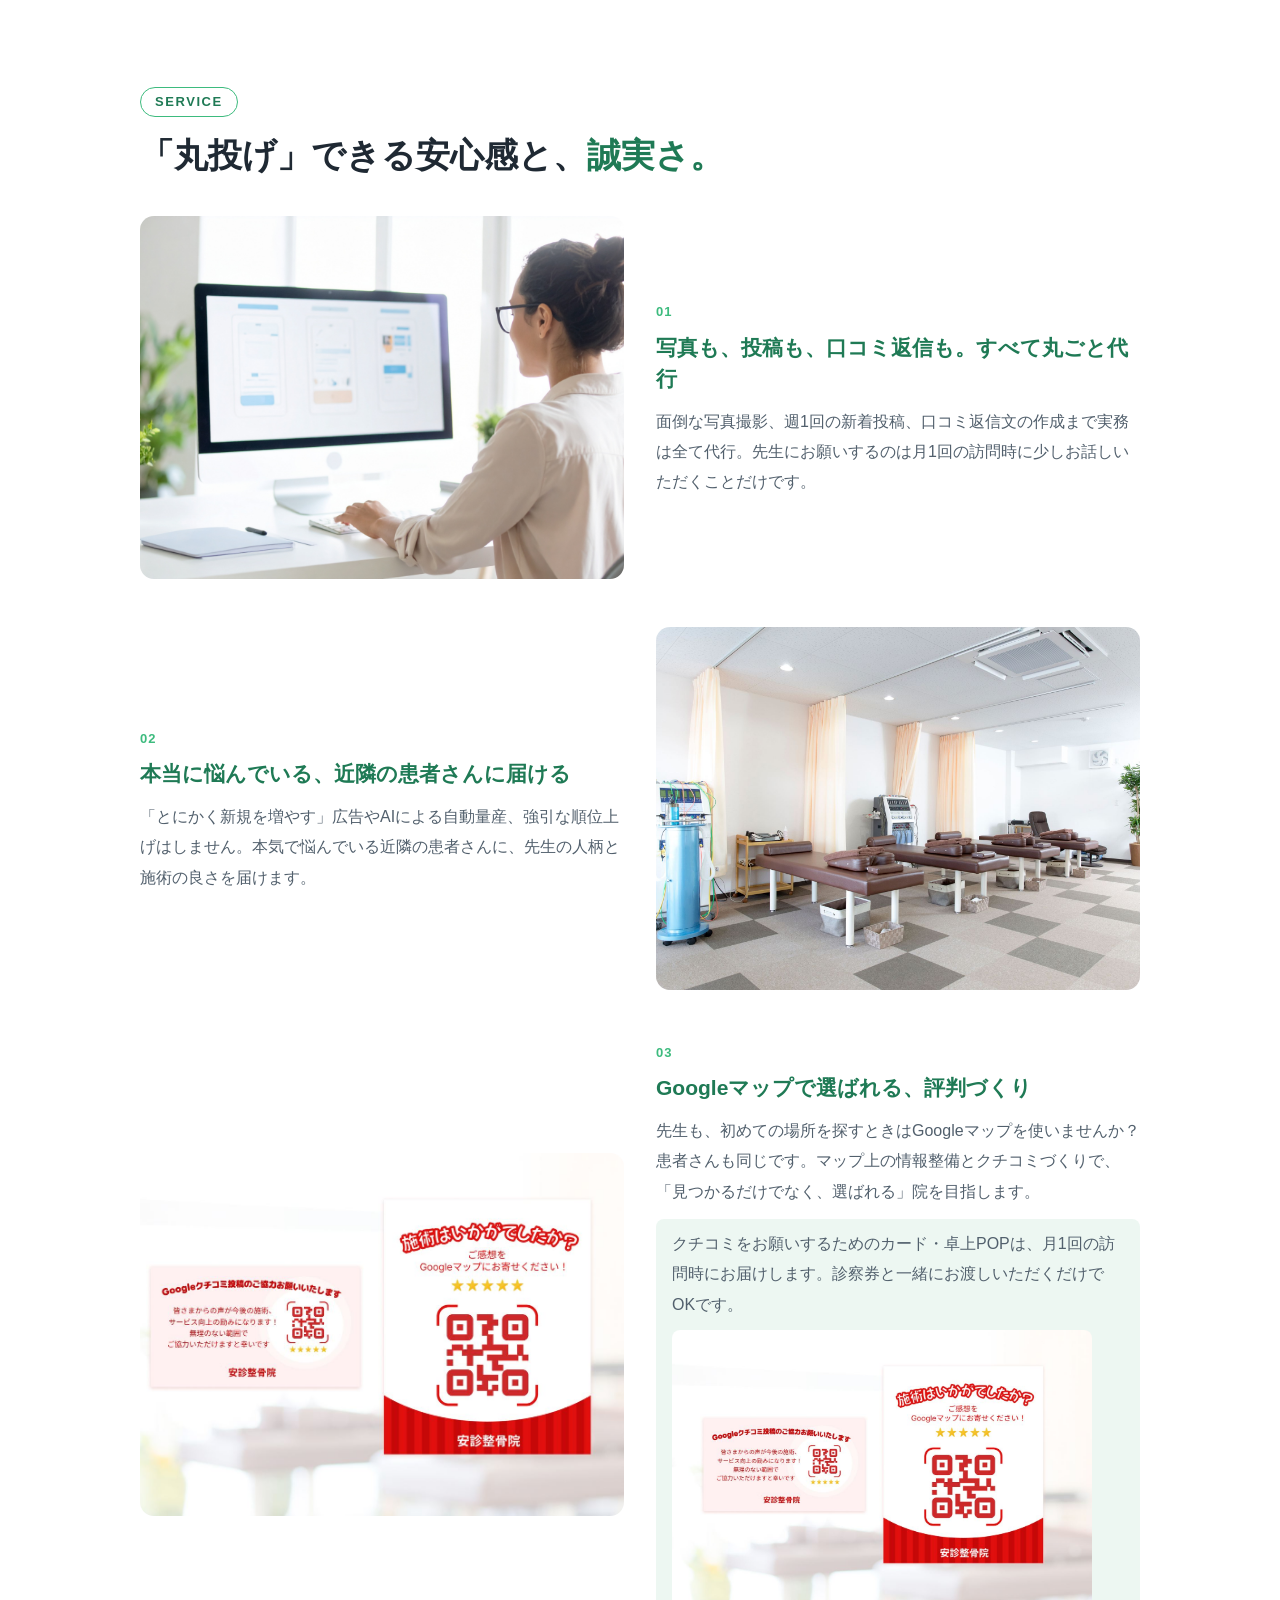
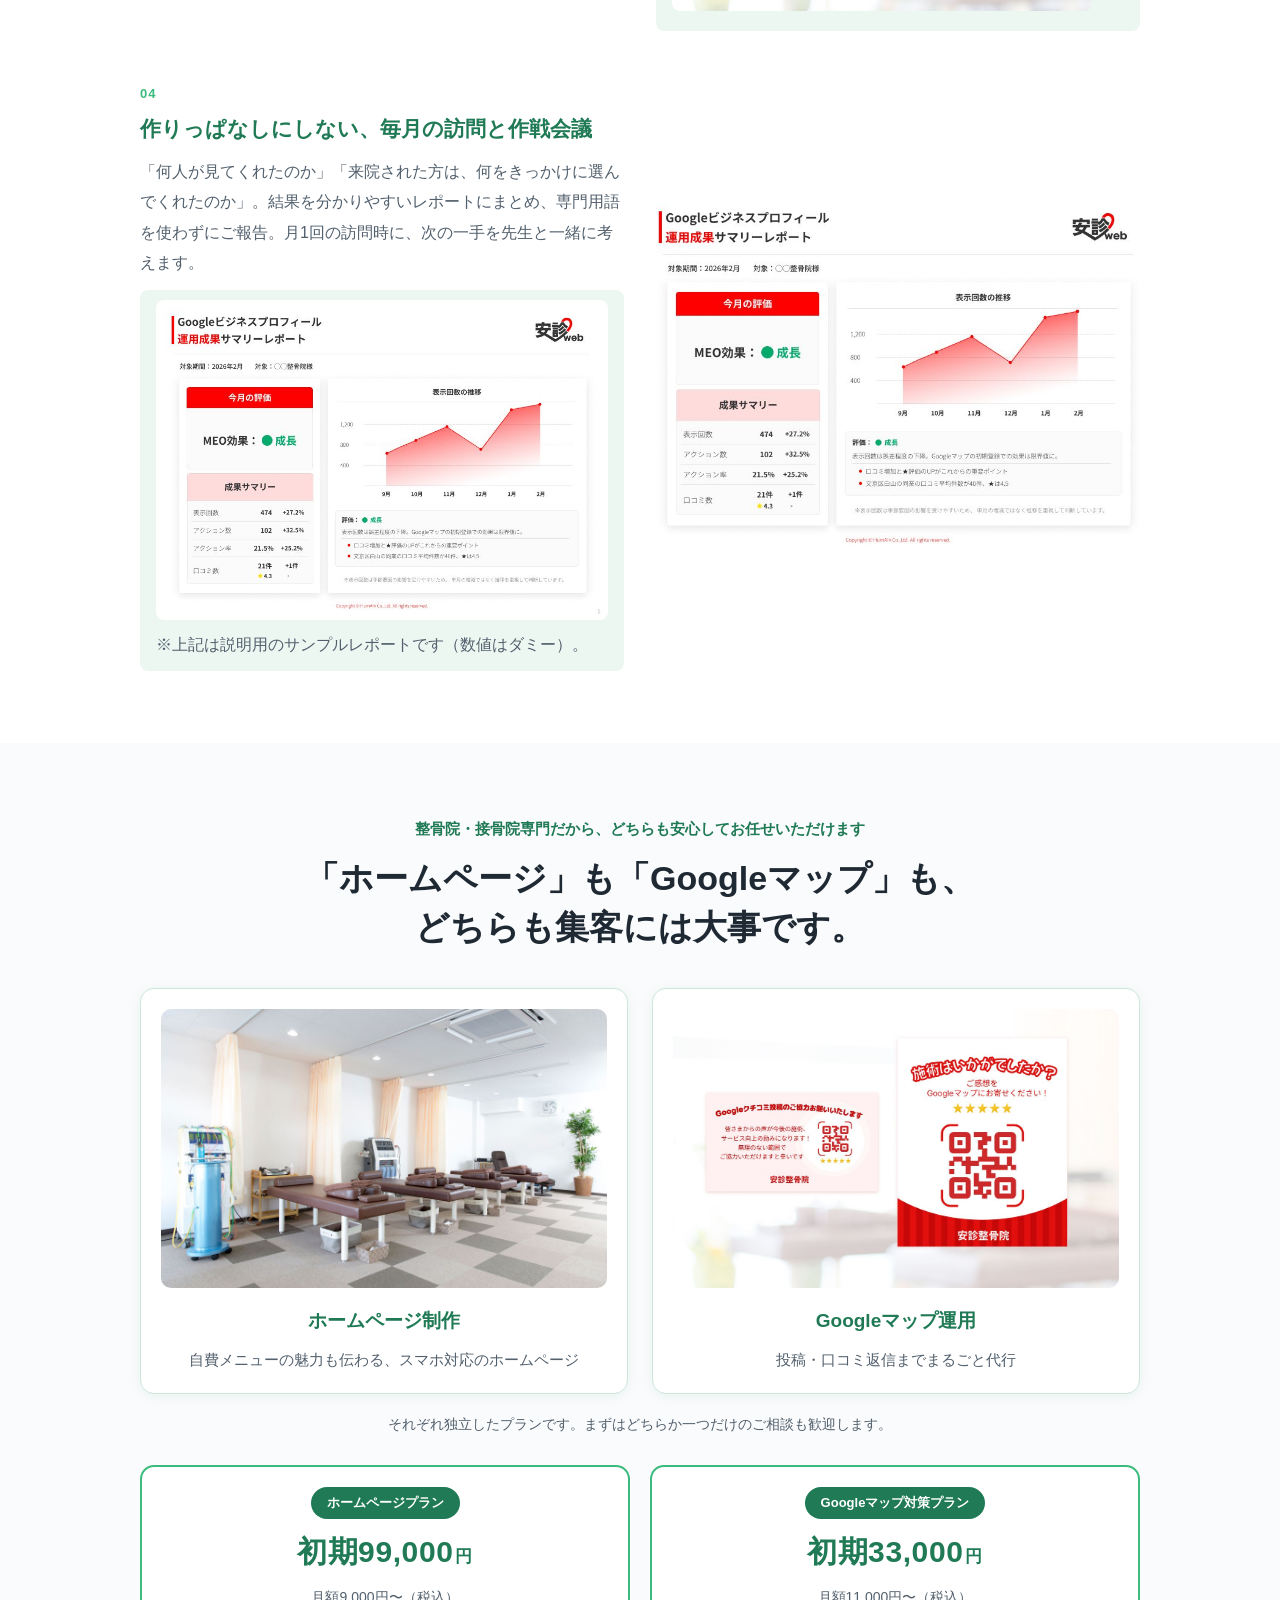
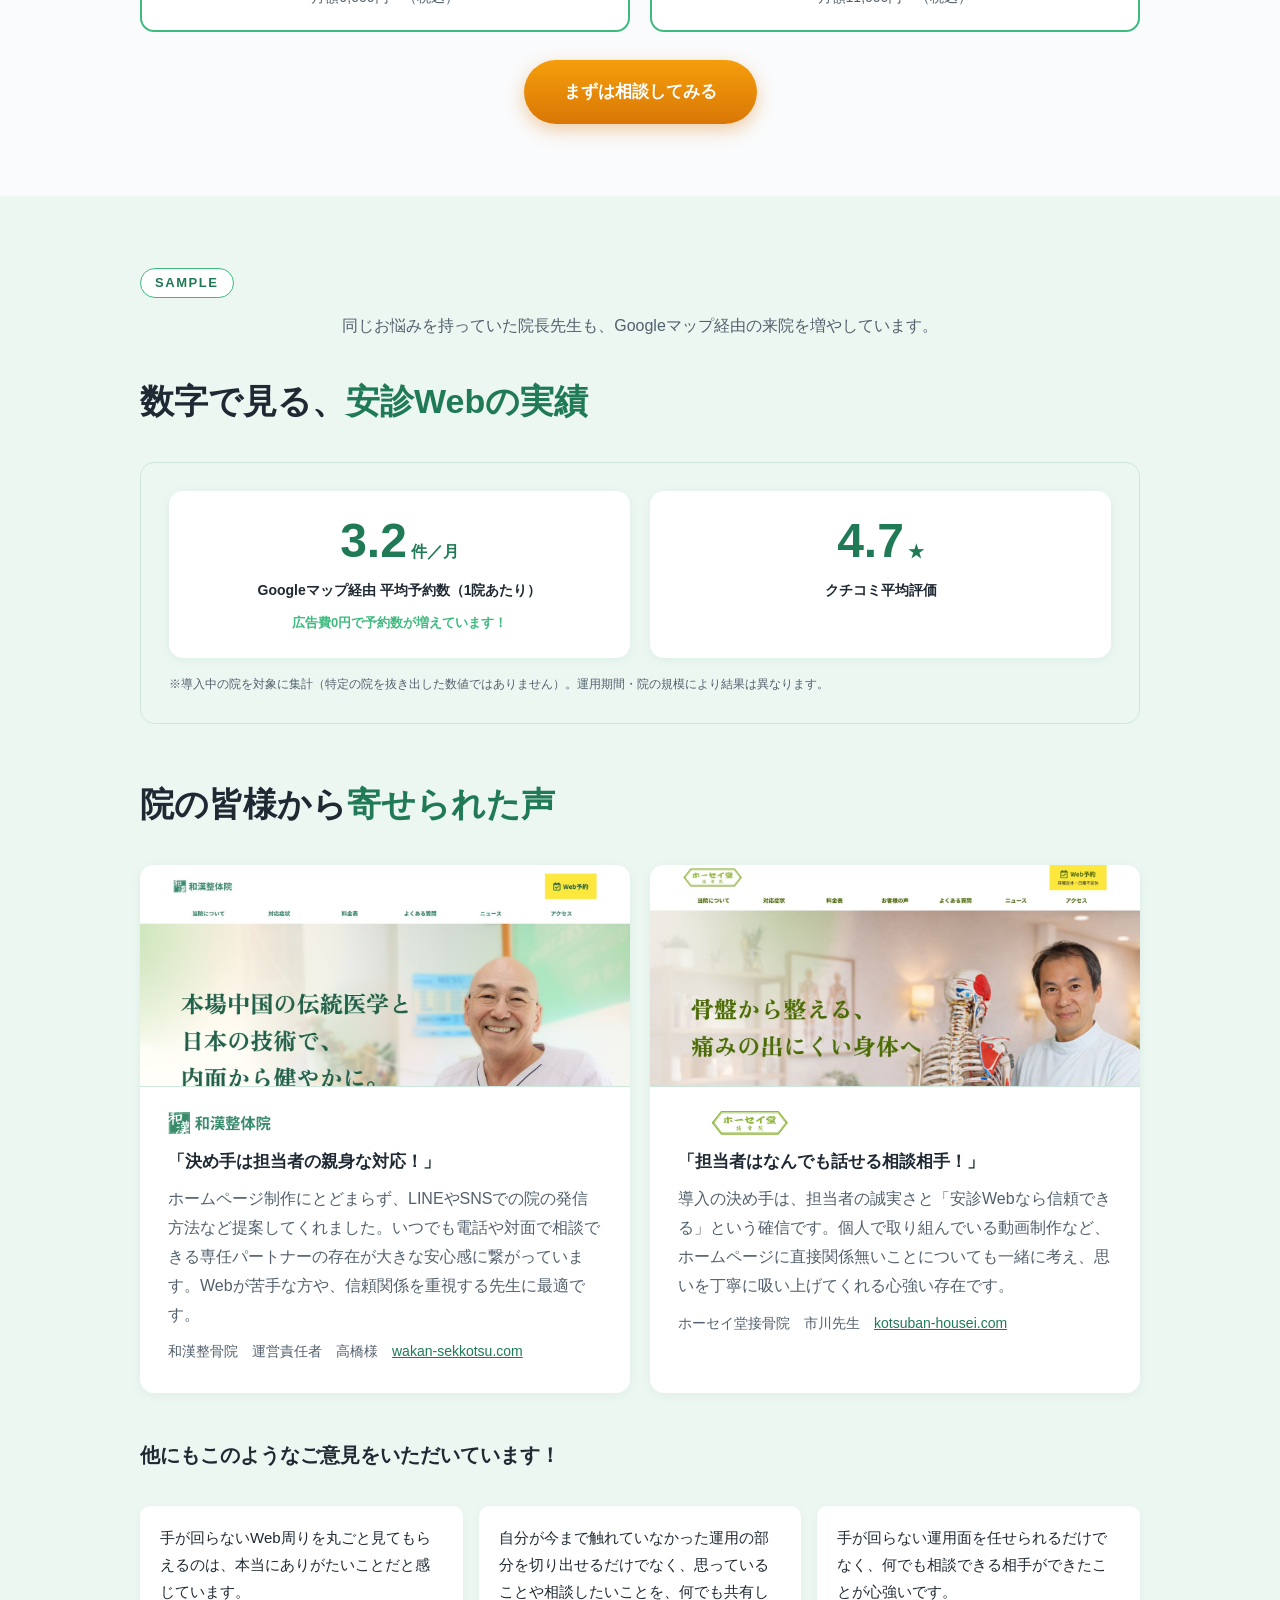
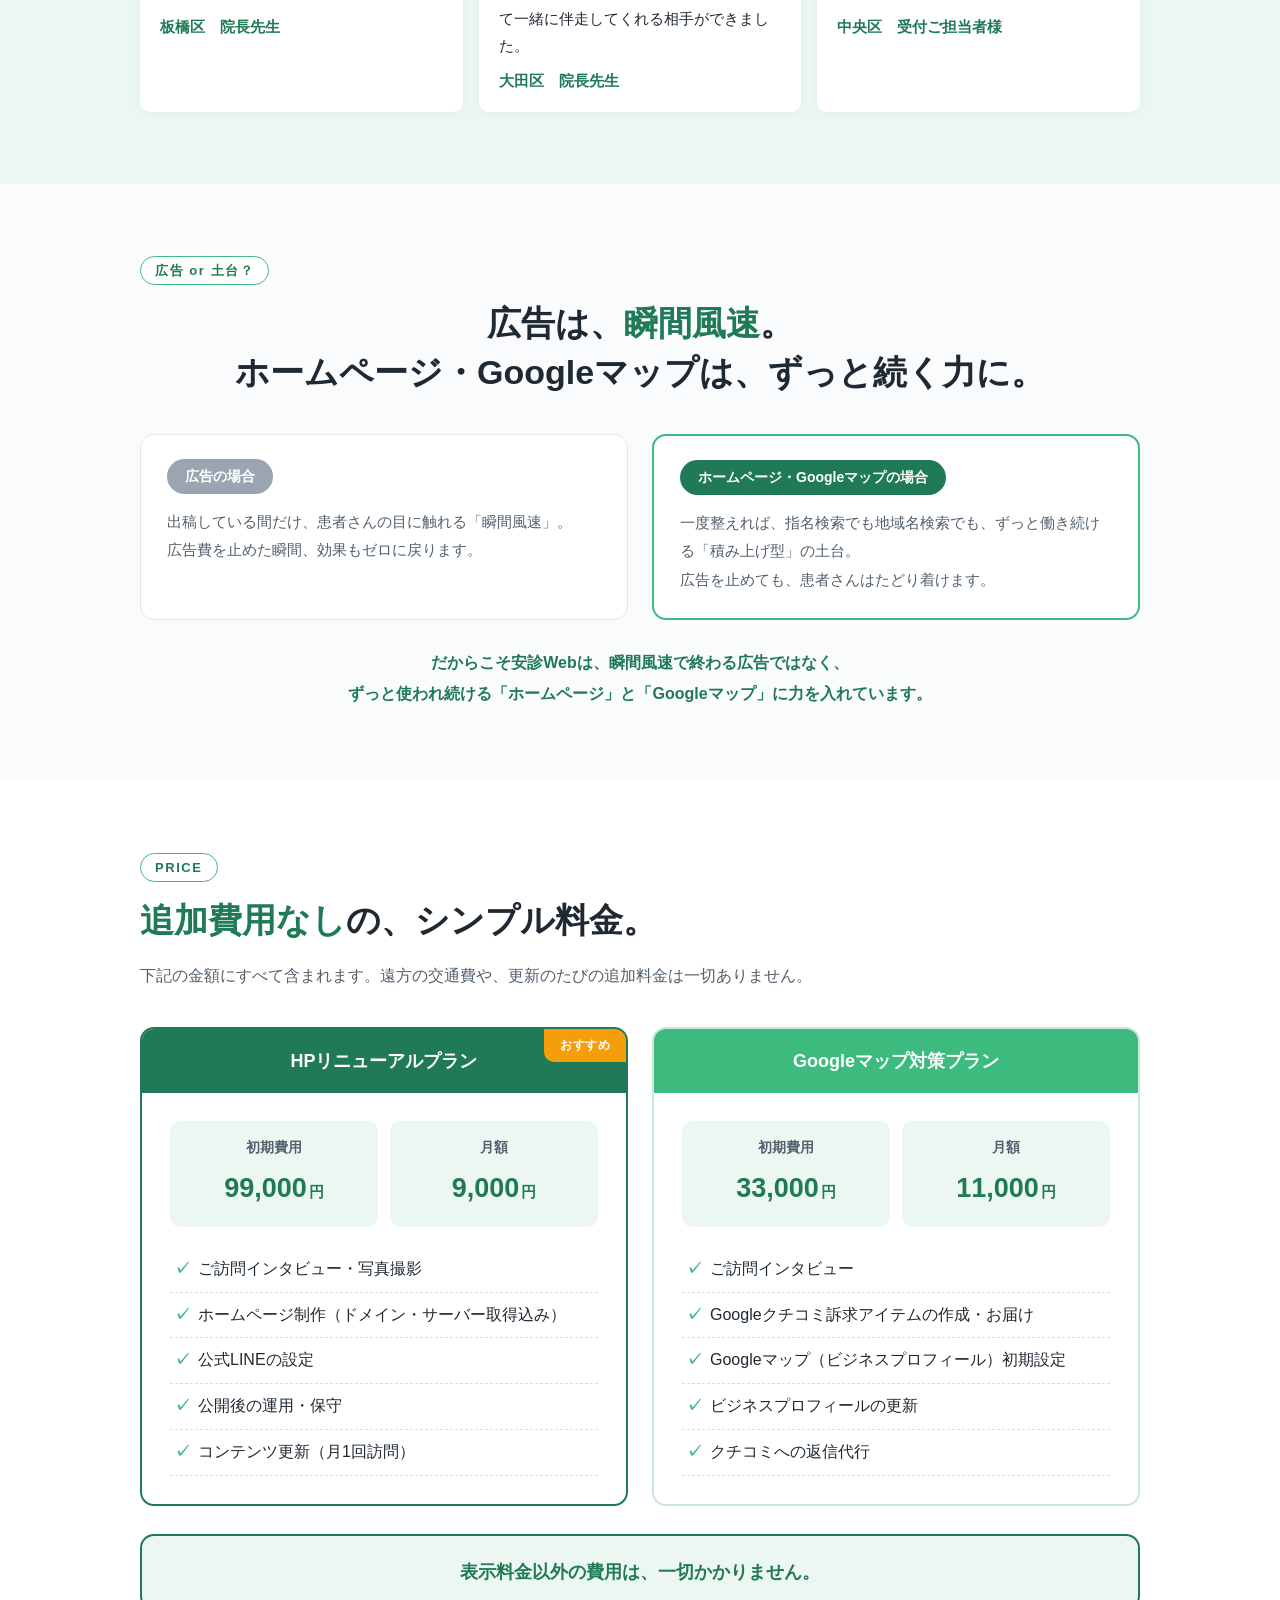
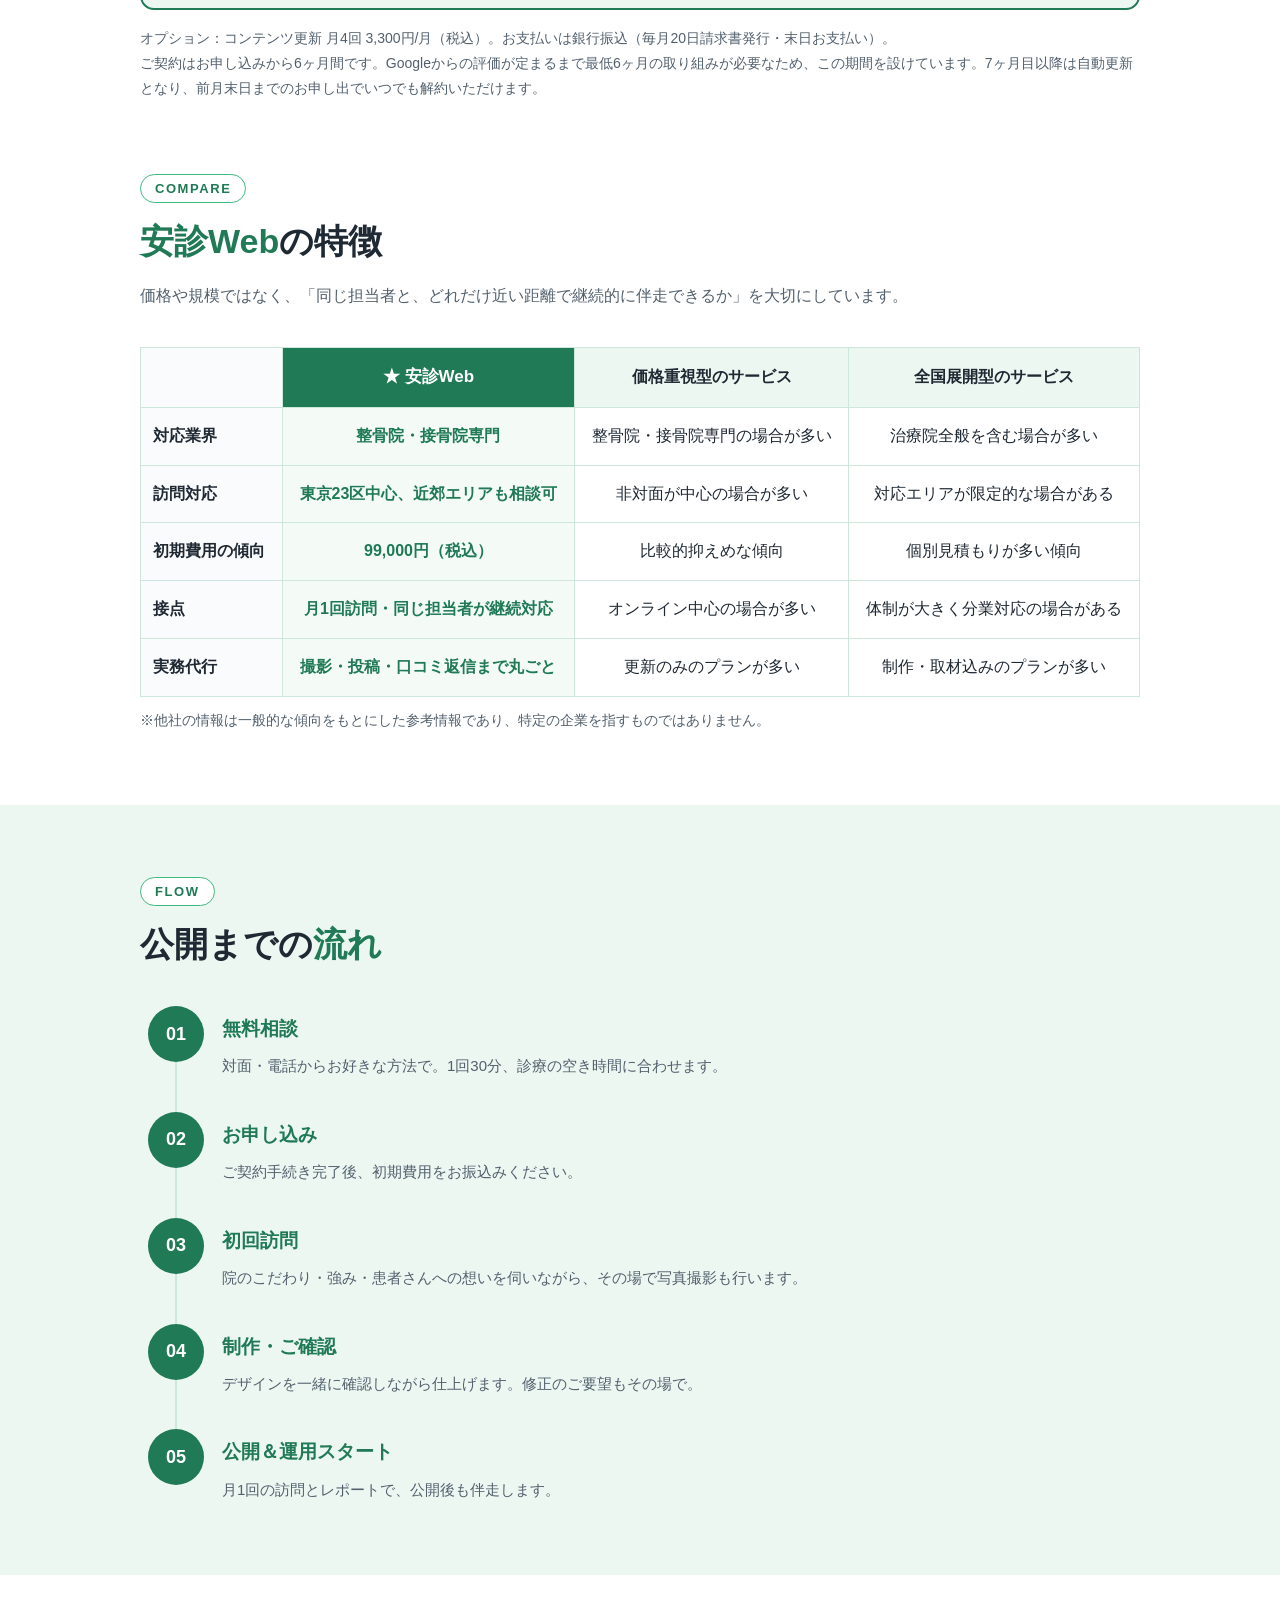
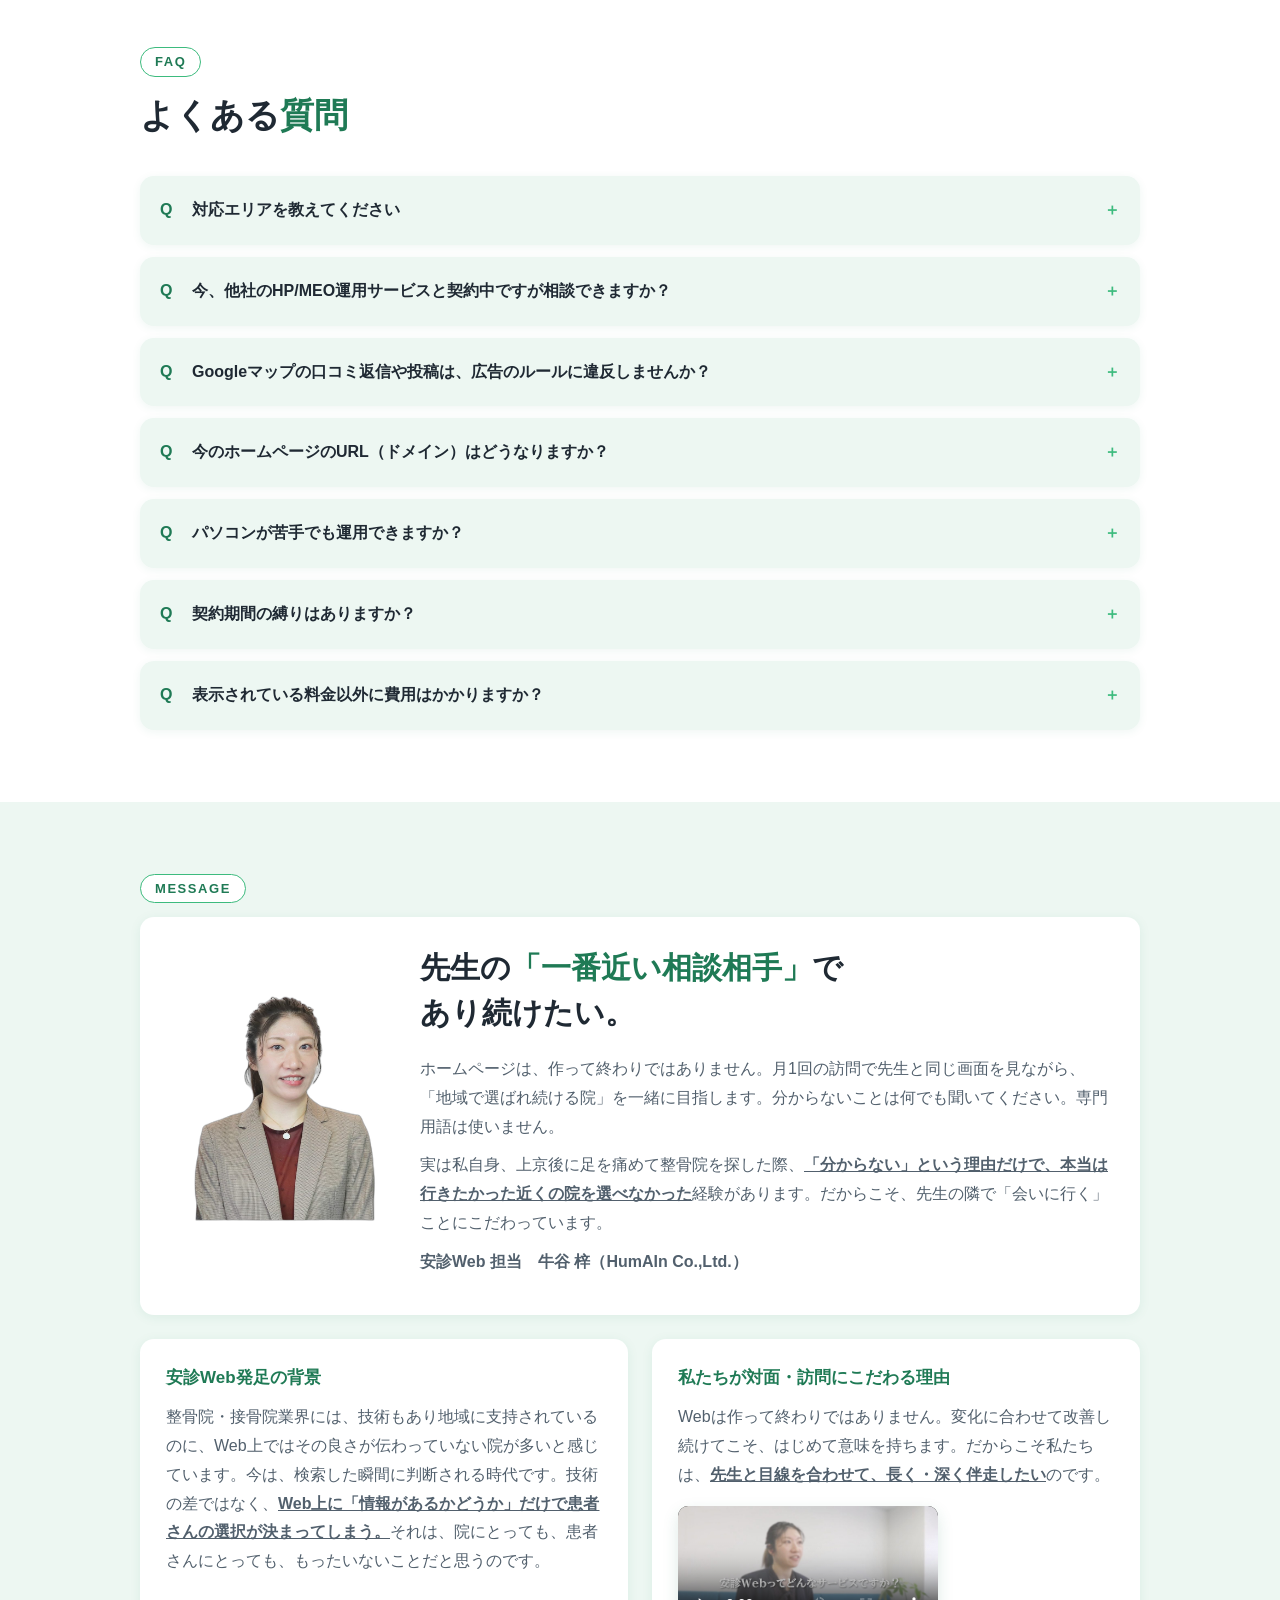
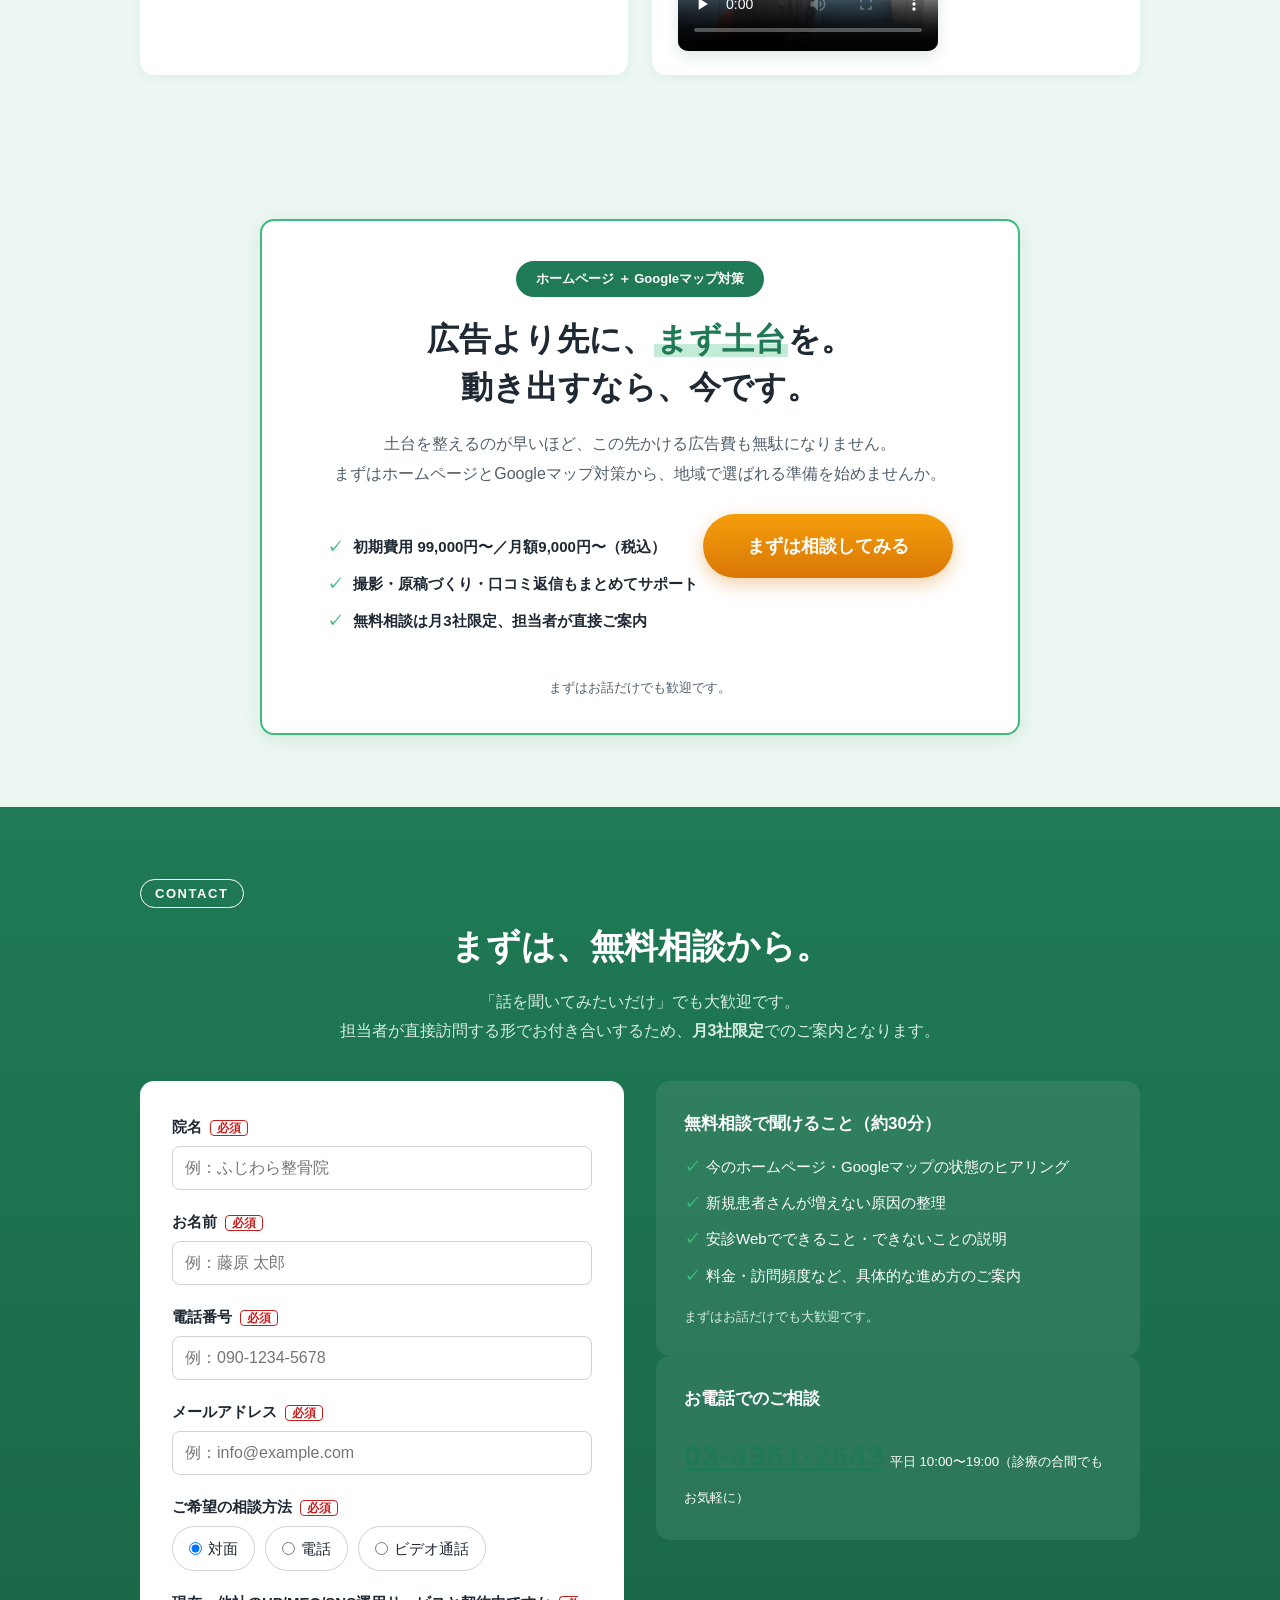
==== commit e05c1e91: "SEO系の対策を実施しました" ====
--- a/index.html
+++ b/index.html
@@ -7,7 +7,6 @@
 <meta name="description" content="整骨院・接骨院専門のホームページ制作。2026年7月の療養費改定をきっかけに、自費メニュー対応とその先の集客まで担当者が直接サポートします。初期費用99,000円〜、東京23区・近郊エリア対応、月3社限定。">
 <meta name="robots" content="index,follow">
 <meta name="format-detection" content="telephone=no">
-<!-- [仮] 本番ドメイン確定後に置き換え -->
 <link rel="canonical" href="https://goalistdeveloper.github.io/anshin-web-zenkoku/">
 
 <!-- OGP（FVのコピー・写真を使った専用カード。1200x630） -->
@@ -16,12 +15,16 @@
 <meta property="og:description" content="2026年7月の療養費改定をきっかけに、自費メニュー対応とその先の集客まで担当者が直接サポート。初期99,000円〜、東京23区・近郊エリア対応、月3社限定。">
 <meta property="og:type" content="website">
 <meta property="og:url" content="https://goalistdeveloper.github.io/anshin-web-zenkoku/">
-<meta property="og:image" content="assets/img/og-fv-card.jpg">
+<meta property="og:image" content="https://goalistdeveloper.github.io/anshin-web-zenkoku/assets/img/og-fv-card.jpg">
 <meta property="og:image:width" content="1200">
 <meta property="og:image:height" content="630">
+<meta property="og:image:alt" content="安診Web｜整骨院・接骨院専門のホームページ制作＋Googleマップ集客対策">
 <meta property="og:locale" content="ja_JP">
 <meta name="twitter:card" content="summary_large_image">
-<meta name="twitter:image" content="assets/img/og-fv-card.jpg">
+<meta name="twitter:title" content="安診Web｜整骨院・接骨院専門のホームページ制作＋Googleマップ集客対策">
+<meta name="twitter:description" content="2026年7月の療養費改定をきっかけに、自費メニュー対応とその先の集客まで担当者が直接サポート。初期99,000円〜、東京23区・近郊エリア対応、月3社限定。">
+<meta name="twitter:image" content="https://goalistdeveloper.github.io/anshin-web-zenkoku/assets/img/og-fv-card.jpg">
+<meta name="twitter:image:alt" content="安診Web｜整骨院・接骨院専門のホームページ制作＋Googleマップ集客対策">
 
 <!-- favicon（現行anshin-hp.comのファビコンを流用） -->
 <link rel="icon" type="image/png" href="assets/img/favicon-anshin-web-mark.png">
@@ -49,7 +52,7 @@
   },
   "priceRange": "¥33,000〜¥99,000",
   "telephone": "+81-3-4361-2643",
-  "image": "assets/img/og-fv-card.jpg",
+  "image": "https://goalistdeveloper.github.io/anshin-web-zenkoku/assets/img/og-fv-card.jpg",
   "url": "https://goalistdeveloper.github.io/anshin-web-zenkoku/",
   "makesOffer": [
     {
@@ -122,8 +125,8 @@
   "@type": "VideoObject",
   "name": "安診Webが、先生の「一番近い相談相手」であり続ける理由",
   "description": "安診Web発足の背景と、対面・訪問にこだわる理由についての紹介動画。",
-  "thumbnailUrl": "assets/img/staff-message-video-poster.jpg",
-  "contentUrl": "assets/img/staff-message-video-taimen-houmon-kodawari.mp4",
+  "thumbnailUrl": "https://goalistdeveloper.github.io/anshin-web-zenkoku/assets/img/staff-message-video-poster.jpg",
+  "contentUrl": "https://goalistdeveloper.github.io/anshin-web-zenkoku/assets/img/staff-message-video-taimen-houmon-kodawari.mp4",
   "uploadDate": "2026-01-01"
 }
 </script>
@@ -140,7 +143,7 @@
 <!-- ヘッダー -->
 <header>
   <div class="inner header-inner">
-    <a class="logo" href="#"><img src="assets/img/logo.svg" alt="安診Web" height="50"><span>整骨院・接骨院専門 ホームページ制作</span></a>
+    <a class="logo" href="#"><img src="assets/img/logo.svg" alt="安診Web" width="101" height="50"><span>整骨院・接骨院専門 ホームページ制作</span></a>
     <nav class="gnav">
       <a href="#about">私たちについて</a>
       <a href="#service">サービス内容</a>
@@ -165,7 +168,7 @@
 
 <!-- S1 ファーストビュー -->
 <div class="hero">
-  <img class="hero-bg-video" src="assets/img/seikotsuin-fv-consultation-photo-v4.jpg" alt="安診Web担当者が院長にホームページ案をご案内している様子" fetchpriority="high">
+  <img class="hero-bg-video" src="assets/img/seikotsuin-fv-consultation-photo-v4.jpg" alt="安診Web担当者が院長にホームページ案をご案内している様子" width="1537" height="875" fetchpriority="high">
   <div class="hero-bg-overlay"></div>
   <div class="hero-services">
     <div class="hero-service-item"><span class="hs-icon"><svg viewBox="0 0 24 24" fill="none"><circle cx="12" cy="12" r="9" stroke="currentColor" stroke-width="1.8"/><path d="M3 12h18M12 3c2.4 2.6 3.8 5.6 3.8 9s-1.4 6.4-3.8 9c-2.4-2.6-3.8-5.6-3.8-9s1.4-6.4 3.8-9z" stroke="currentColor" stroke-width="1.8"/></svg></span><span class="hs-label">ホームページ<br>制作</span></div>
@@ -234,12 +237,12 @@
     <h2 class="center">「ホームページ」も「Googleマップ」も、<br>どちらも集客には大事です。</h2>
     <div class="plan-combo">
       <div class="plan-combo-box">
-        <div class="plan-combo-photo"><img loading="lazy" src="assets/img/seikotsuin-shisetsu-naibu-shashin.jpg" alt="ホームページ制作"></div>
+        <div class="plan-combo-photo"><img loading="lazy" src="assets/img/seikotsuin-shisetsu-naibu-shashin.jpg" alt="整骨院の院内で施術ベッドが並ぶ様子" width="1920" height="1280"></div>
         <h3>ホームページ制作</h3>
         <p>自費メニューの魅力も伝わる、スマホ対応のホームページ</p>
       </div>
       <div class="plan-combo-box">
-        <div class="plan-combo-photo"><img loading="lazy" src="assets/img/google-review-qr-card-sample.jpg" alt="Googleマップ運用"></div>
+        <div class="plan-combo-photo"><img loading="lazy" src="assets/img/google-review-qr-card-sample.jpg" alt="Googleのクチコミ促進QRカードのサンプル" width="1200" height="801"></div>
         <h3>Googleマップ運用</h3>
         <p>投稿・口コミ返信までまるごと代行</p>
       </div>
@@ -300,7 +303,7 @@
     <span class="sec-label">WHY</span>
     <h2 class="center">なぜ、ホームページ制作と<br>Googleマップ運用で<span class="em">集客ができるのか？</span></h2>
     <div class="why-wrap">
-      <div class="why-photo"><img loading="lazy" src="assets/img/seikotsuin-fv-consultation-photo-v4.jpg" alt="ホームページで自費メニューを説明している様子"></div>
+      <div class="why-photo"><img loading="lazy" src="assets/img/seikotsuin-fv-consultation-photo-v4.jpg" alt="ホームページで自費メニューを説明している様子" width="1537" height="875"></div>
       <ul class="why-list">
         <li><span class="why-check">✓</span>スマホで見た瞬間に「相談してみたい」と思われる、集客に強いホームページだから</li>
         <li><span class="why-check">✓</span>指名検索だけでなく、「地域名＋整骨院」の検索でも見つかるようになるから</li>
@@ -334,7 +337,7 @@
             <button type="submit" class="btn btn-cta">無料で資料をダウンロードする</button>
           </form>
         </div>
-        <img loading="lazy" class="guide-img" src="assets/img/meo-report-sample-dummy-data.jpg" alt="Googleマップ活用チェックガイドの資料イメージ">
+        <img loading="lazy" class="guide-img" src="assets/img/meo-report-sample-dummy-data.jpg" alt="Googleマップ活用チェックガイドの資料イメージ" width="842" height="595">
       </div>
     </div>
   </div>
@@ -348,7 +351,7 @@
     <div class="showcase">
       <div class="showcase-row">
         <div class="showcase-media">
-          <img loading="lazy" src="assets/img/stock-photo-desk-review-unused.jpg" alt="ホームページ・Googleマップの運用作業をしている様子">
+          <img loading="lazy" src="assets/img/stock-photo-desk-review-unused.jpg" alt="ホームページ・Googleマップの運用作業をしている様子" width="7000" height="4000">
         </div>
         <div class="showcase-text">
           <span class="showcase-num">01</span>
@@ -358,7 +361,7 @@
       </div>
       <div class="showcase-row reverse">
         <div class="showcase-media">
-          <img loading="lazy" src="assets/img/seikotsuin-shisetsu-naibu-shashin.jpg" alt="整骨院の院内の様子">
+          <img loading="lazy" src="assets/img/seikotsuin-shisetsu-naibu-shashin.jpg" alt="整骨院の院内の様子" width="1920" height="1280">
         </div>
         <div class="showcase-text">
           <span class="showcase-num">02</span>
@@ -368,27 +371,27 @@
       </div>
       <div class="showcase-row">
         <div class="showcase-media">
-          <img loading="lazy" src="assets/img/google-review-qr-card-sample.jpg" alt="クチコミ促進カード・卓上POPのサンプル">
+          <img loading="lazy" src="assets/img/google-review-qr-card-sample.jpg" alt="クチコミ促進カード・卓上POPのサンプル" width="1200" height="801">
         </div>
         <div class="showcase-text">
           <span class="showcase-num">03</span>
           <h3>Googleマップで選ばれる、評判づくり</h3>
           <p>先生も、初めての場所を探すときはGoogleマップを使いませんか？ 患者さんも同じです。マップ上の情報整備とクチコミづくりで、「見つかるだけでなく、選ばれる」院を目指します。</p>
           <p class="pillar-note">クチコミをお願いするためのカード・卓上POPは、月1回の訪問時にお届けします。診察券と一緒にお渡しいただくだけでOKです。<br>
-            <img loading="lazy" class="pillar-img" src="assets/img/google-review-qr-card-sample.jpg" alt="クチコミ促進カード・卓上POPのサンプル">
+            <img loading="lazy" class="pillar-img" src="assets/img/google-review-qr-card-sample.jpg" alt="クチコミ促進カード・卓上POPのサンプル" width="1200" height="801">
           </p>
         </div>
       </div>
       <div class="showcase-row reverse">
         <div class="showcase-media">
-          <img loading="lazy" src="assets/img/meo-report-sample-dummy-data.jpg" alt="運用成果サマリーレポートのサンプル（数値はダミー）">
+          <img loading="lazy" src="assets/img/meo-report-sample-dummy-data.jpg" alt="運用成果サマリーレポートのサンプル（数値はダミー）" width="842" height="595">
         </div>
         <div class="showcase-text">
           <span class="showcase-num">04</span>
           <h3>作りっぱなしにしない、毎月の訪問と作戦会議</h3>
           <p>「何人が見てくれたのか」「来院された方は、何をきっかけに選んでくれたのか」。結果を分かりやすいレポートにまとめ、専門用語を使わずにご報告。月1回の訪問時に、次の一手を先生と一緒に考えます。</p>
           <p class="pillar-note">
-            <img loading="lazy" class="pillar-img-report" src="assets/img/meo-report-sample-dummy-data.jpg" alt="運用成果サマリーレポートのサンプル（数値はダミー）"><br>
+            <img loading="lazy" class="pillar-img-report" src="assets/img/meo-report-sample-dummy-data.jpg" alt="運用成果サマリーレポートのサンプル（数値はダミー）" width="842" height="595"><br>
             ※上記は説明用のサンプルレポートです（数値はダミー）。
           </p>
         </div>
@@ -404,12 +407,12 @@
     <h2 class="center">「ホームページ」も「Googleマップ」も、<br>どちらも集客には大事です。</h2>
     <div class="plan-combo">
       <div class="plan-combo-box">
-        <div class="plan-combo-photo"><img loading="lazy" src="assets/img/seikotsuin-shisetsu-naibu-shashin.jpg" alt="ホームページ制作"></div>
+        <div class="plan-combo-photo"><img loading="lazy" src="assets/img/seikotsuin-shisetsu-naibu-shashin.jpg" alt="整骨院の院内で施術ベッドが並ぶ様子" width="1920" height="1280"></div>
         <h3>ホームページ制作</h3>
         <p>自費メニューの魅力も伝わる、スマホ対応のホームページ</p>
       </div>
       <div class="plan-combo-box">
-        <div class="plan-combo-photo"><img loading="lazy" src="assets/img/google-review-qr-card-sample.jpg" alt="Googleマップ運用"></div>
+        <div class="plan-combo-photo"><img loading="lazy" src="assets/img/google-review-qr-card-sample.jpg" alt="Googleのクチコミ促進QRカードのサンプル" width="1200" height="801"></div>
         <h3>Googleマップ運用</h3>
         <p>投稿・口コミ返信までまるごと代行</p>
       </div>
@@ -449,18 +452,18 @@
     <h2 style="margin-top:56px;">院の皆様から<span class="em">寄せられた声</span></h2>
     <div class="voice-grid">
       <div class="voice-card">
-        <img loading="lazy" class="site-shot" src="assets/img/seikotsuin-fv-wakan-sekkotsuin.jpg" alt="和漢整体院 サイトトップページ">
+        <img loading="lazy" class="site-shot" src="assets/img/seikotsuin-fv-wakan-sekkotsuin.jpg" alt="和漢整体院 サイトトップページ" width="1400" height="631">
         <div class="voice-body">
-          <img loading="lazy" class="client-logo" src="assets/img/client-logo-wakan-sekkotsuin.png" alt="和漢整体院">
+          <img loading="lazy" class="client-logo" src="assets/img/client-logo-wakan-sekkotsuin.png" alt="和漢整体院" width="auto" height="151">
           <h3>「決め手は担当者の親身な対応！」</h3>
           <p>ホームページ制作にとどまらず、LINEやSNSでの院の発信方法など提案してくれました。いつでも電話や対面で相談できる専任パートナーの存在が大きな安心感に繋がっています。Webが苦手な方や、信頼関係を重視する先生に最適です。</p>
           <p class="voice-source">和漢整骨院　運営責任者　高橋様　<a href="https://wakan-sekkotsu.com/" target="_blank" rel="noopener">wakan-sekkotsu.com</a></p>
         </div>
       </div>
       <div class="voice-card">
-        <img loading="lazy" class="site-shot" src="assets/img/seikotsuin-fv-kotsuban-housei.jpg" alt="ホーセイ堂接骨院 サイトトップページ">
+        <img loading="lazy" class="site-shot" src="assets/img/seikotsuin-fv-kotsuban-housei.jpg" alt="ホーセイ堂接骨院 サイトトップページ" width="1400" height="631">
         <div class="voice-body">
-          <img loading="lazy" class="client-logo" src="assets/img/client-logo-kotsuban-housei.svg" alt="ホーセイ堂接骨院">
+          <img loading="lazy" class="client-logo" src="assets/img/client-logo-kotsuban-housei.svg" alt="ホーセイ堂接骨院" width="144" height="45">
           <h3>「担当者はなんでも話せる相談相手！」</h3>
           <p>導入の決め手は、担当者の誠実さと「安診Webなら信頼できる」という確信です。個人で取り組んでいる動画制作など、ホームページに直接関係無いことについても一緒に考え、思いを丁寧に吸い上げてくれる心強い存在です。</p>
           <p class="voice-source">ホーセイ堂接骨院　市川先生　<a href="https://www.kotsuban-housei.com/" target="_blank" rel="noopener">kotsuban-housei.com</a></p>
@@ -642,7 +645,7 @@
   <div class="inner">
     <span class="sec-label">MESSAGE</span>
     <div class="staff-grid">
-      <img loading="lazy" class="portrait" src="assets/img/staff-portrait-ushitani-azusa-nobg.png" alt="安診Web担当 牛谷梓">
+      <img loading="lazy" class="portrait" src="assets/img/staff-portrait-ushitani-azusa-nobg.png" alt="安診Web担当 牛谷梓" width="900" height="1006">
       <div class="staff-msg">
         <h2 class="staff-big-heading">先生の<span class="em">「一番近い相談相手」</span>で<br>あり続けたい。</h2>
         <p>ホームページは、作って終わりではありません。月1回の訪問で先生と同じ画面を見ながら、「地域で選ばれ続ける院」を一緒に目指します。分からないことは何でも聞いてください。専門用語は使いません。</p>
@@ -760,7 +763,7 @@
 <footer>
   <div class="inner">
     <div class="footer-brand">
-      <img class="footer-logo" src="assets/img/logo.svg" alt="安診Web" height="24">
+      <img class="footer-logo" src="assets/img/logo.svg" alt="安診Web" width="49" height="24">
       <span>（運営：HumAIn Co.,Ltd.）</span>
     </div>
     <div>
--- a/assets/css/base.css
+++ b/assets/css/base.css
@@ -13,7 +13,9 @@
   padding-bottom: 64px; /* スマホ固定CTAバー分 */
 }
 
-img { max-width: 100%; }
+/* height:auto は必須。各imgにCLS対策の width/height 属性を入れているため、
+   これがないと属性値そのままの高さで描画され画像が歪む */
+img { max-width: 100%; height: auto; }
 a { color: var(--green-deep); }
 
 /* ---------- 見出し・リード文 ---------- */
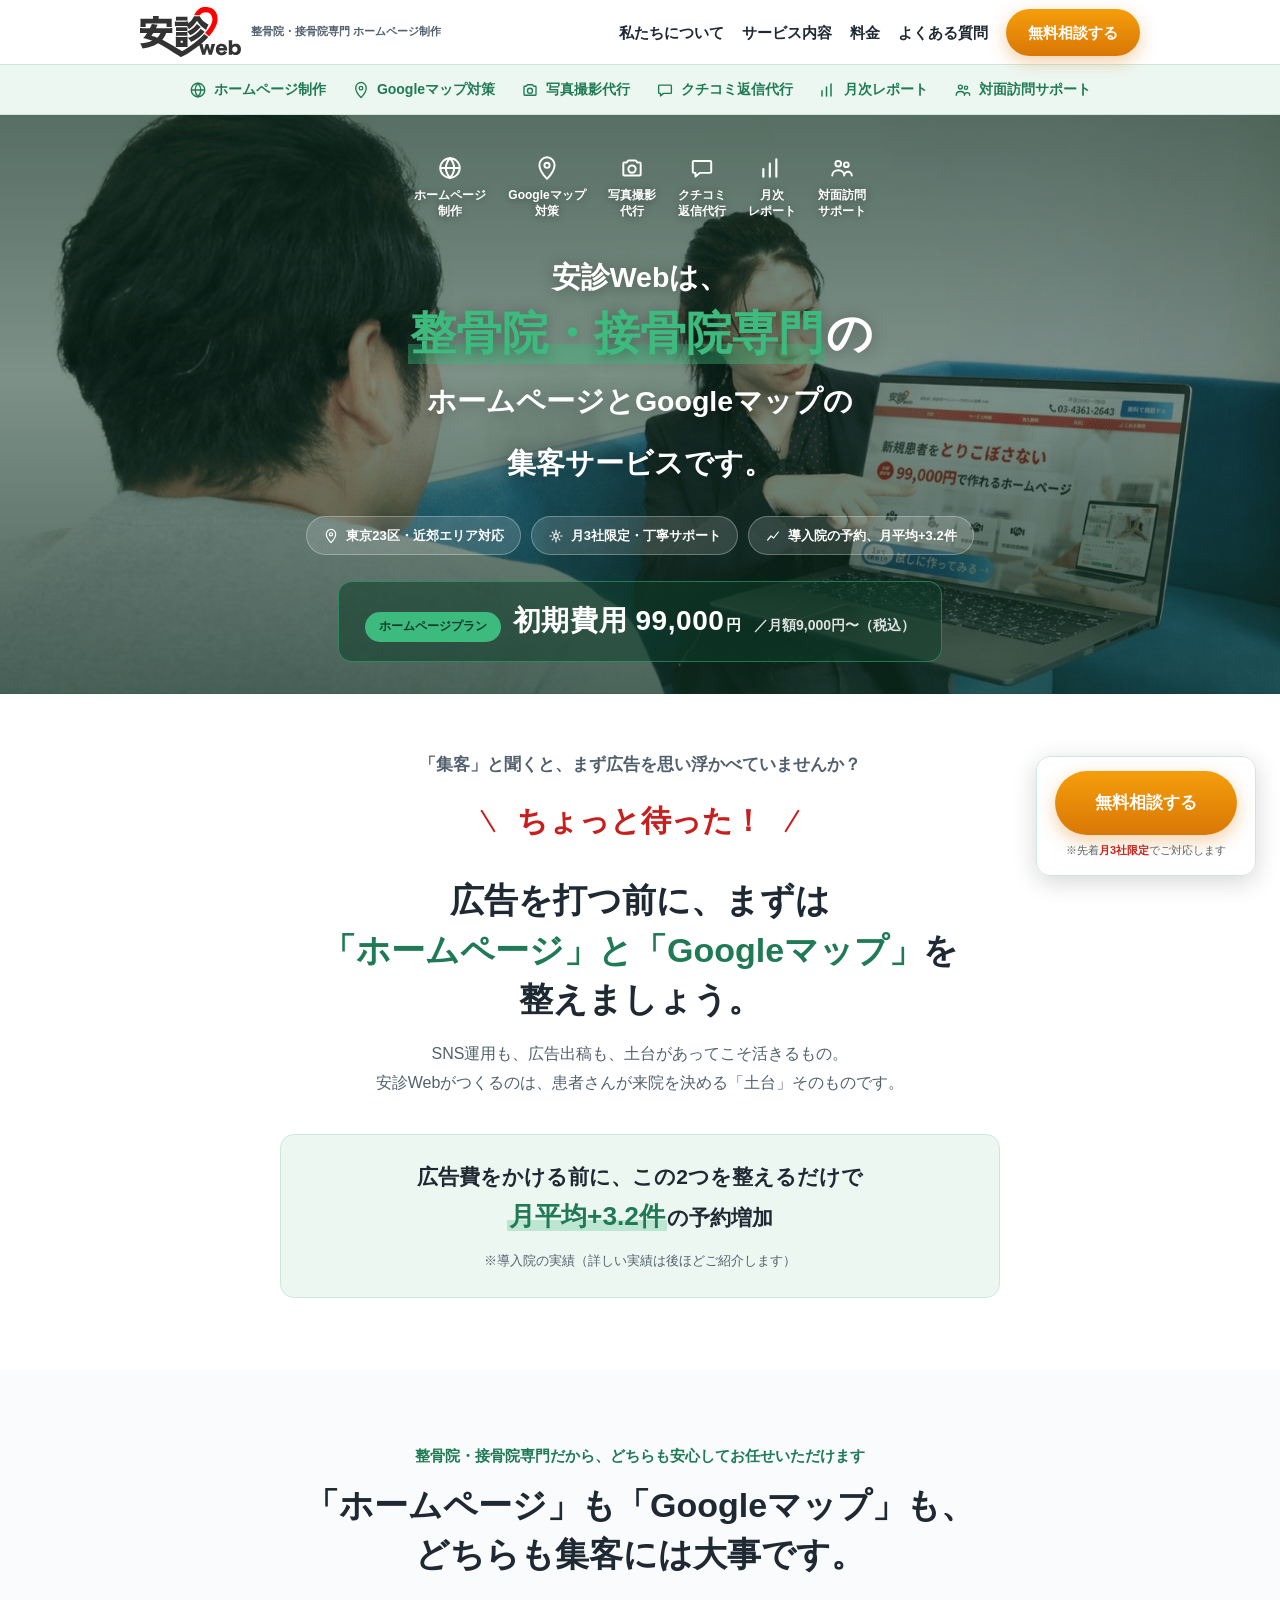
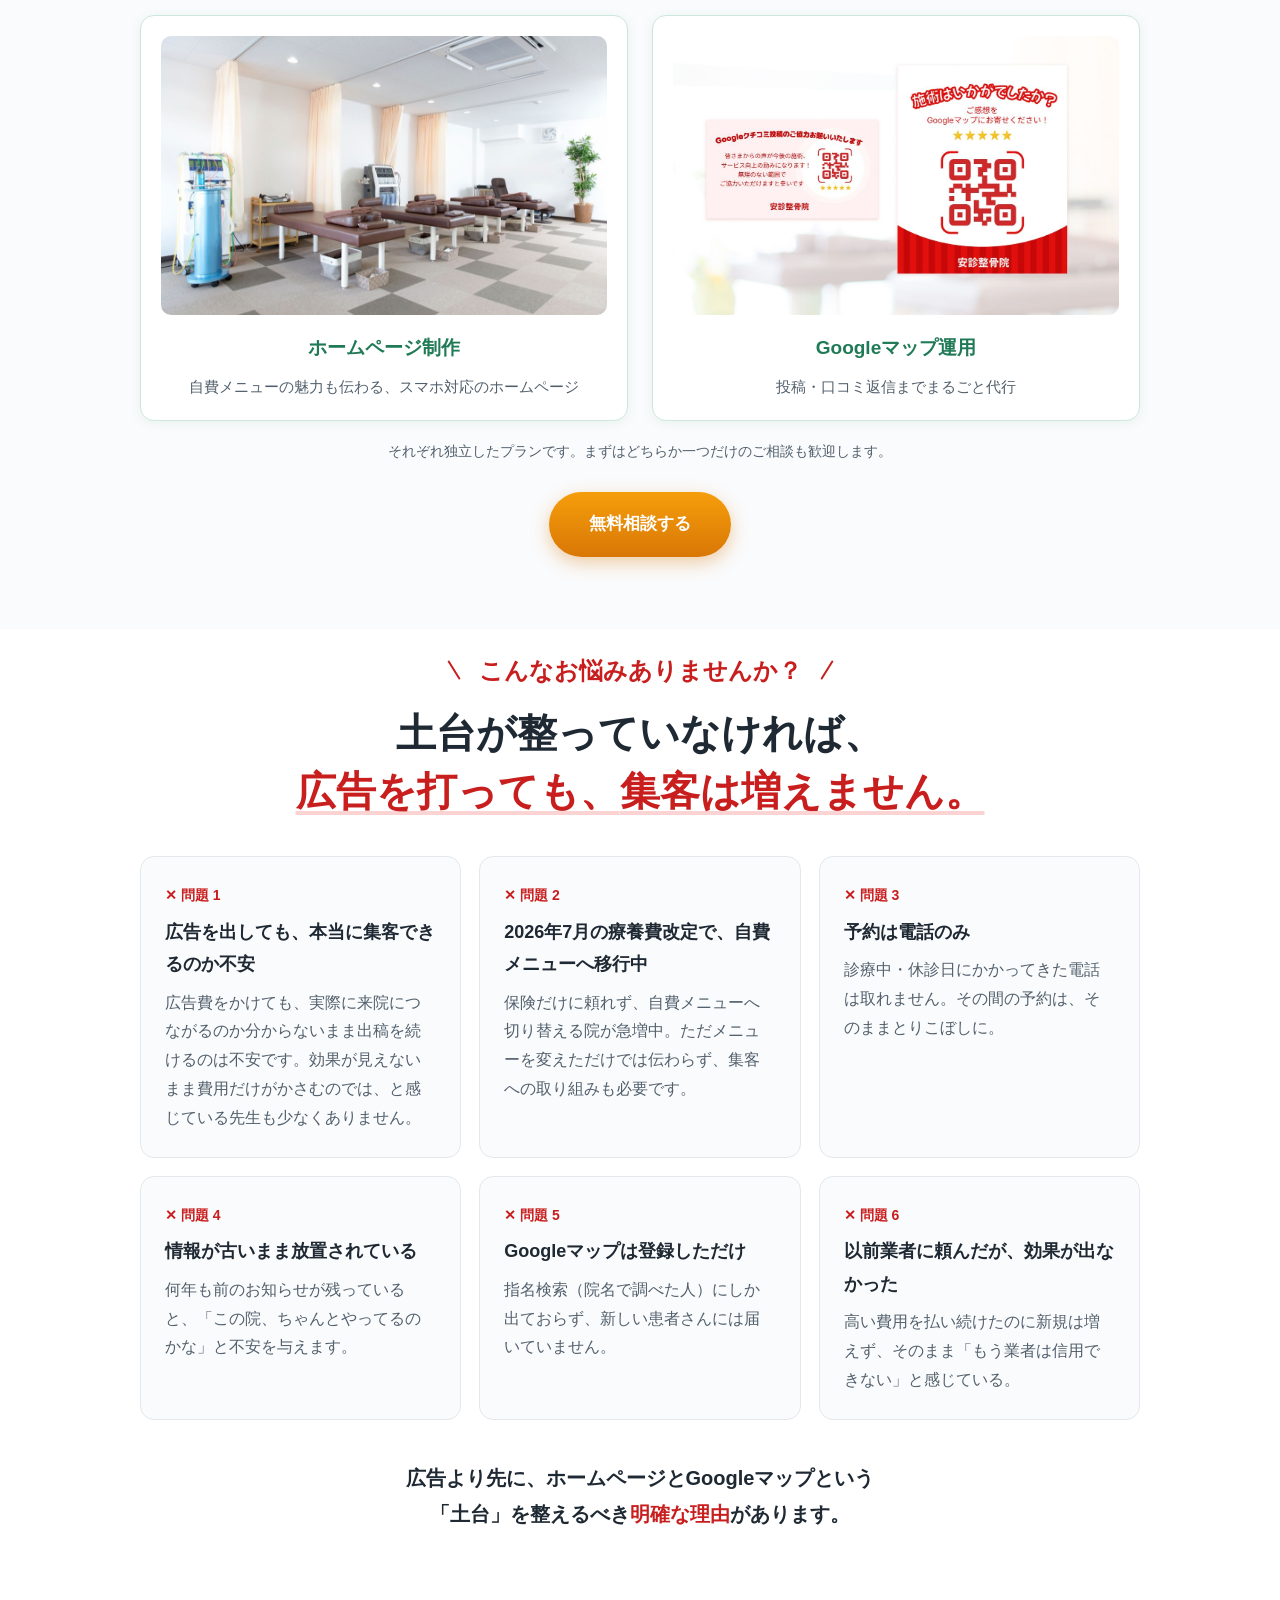
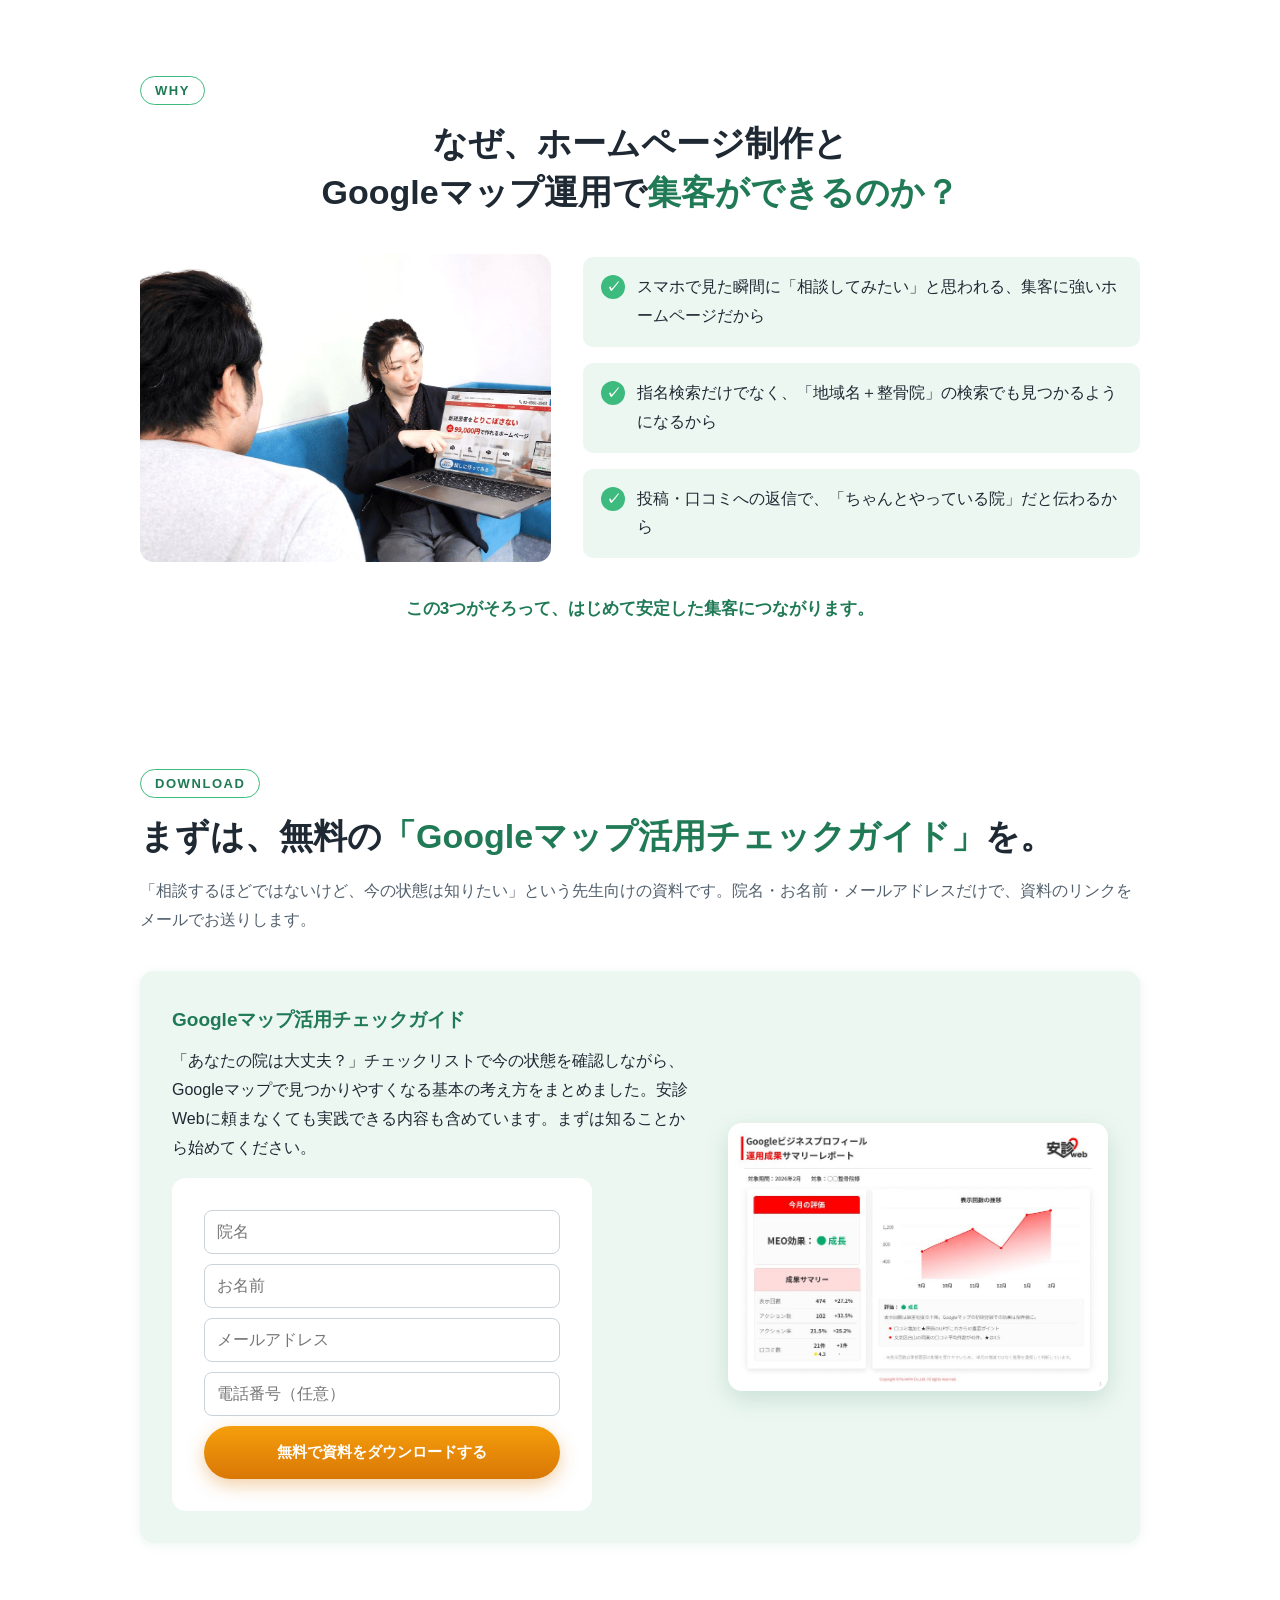
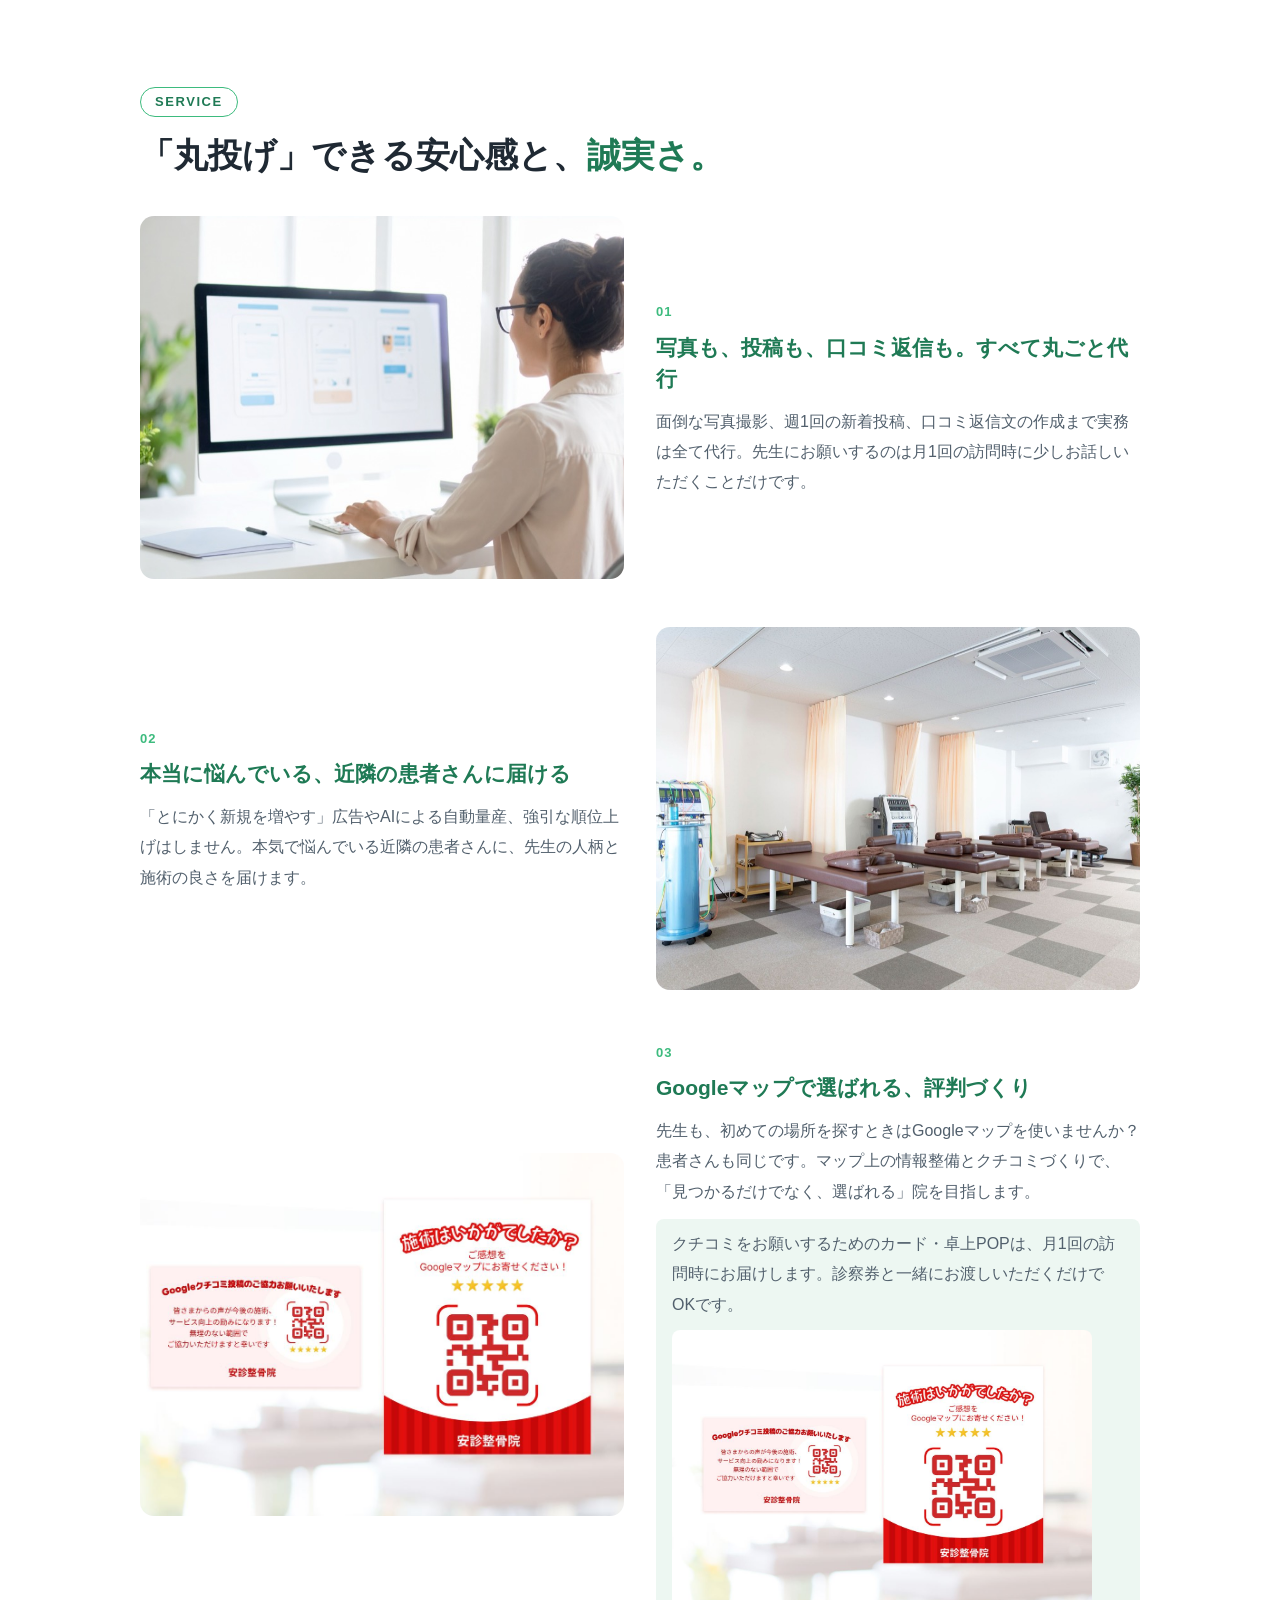
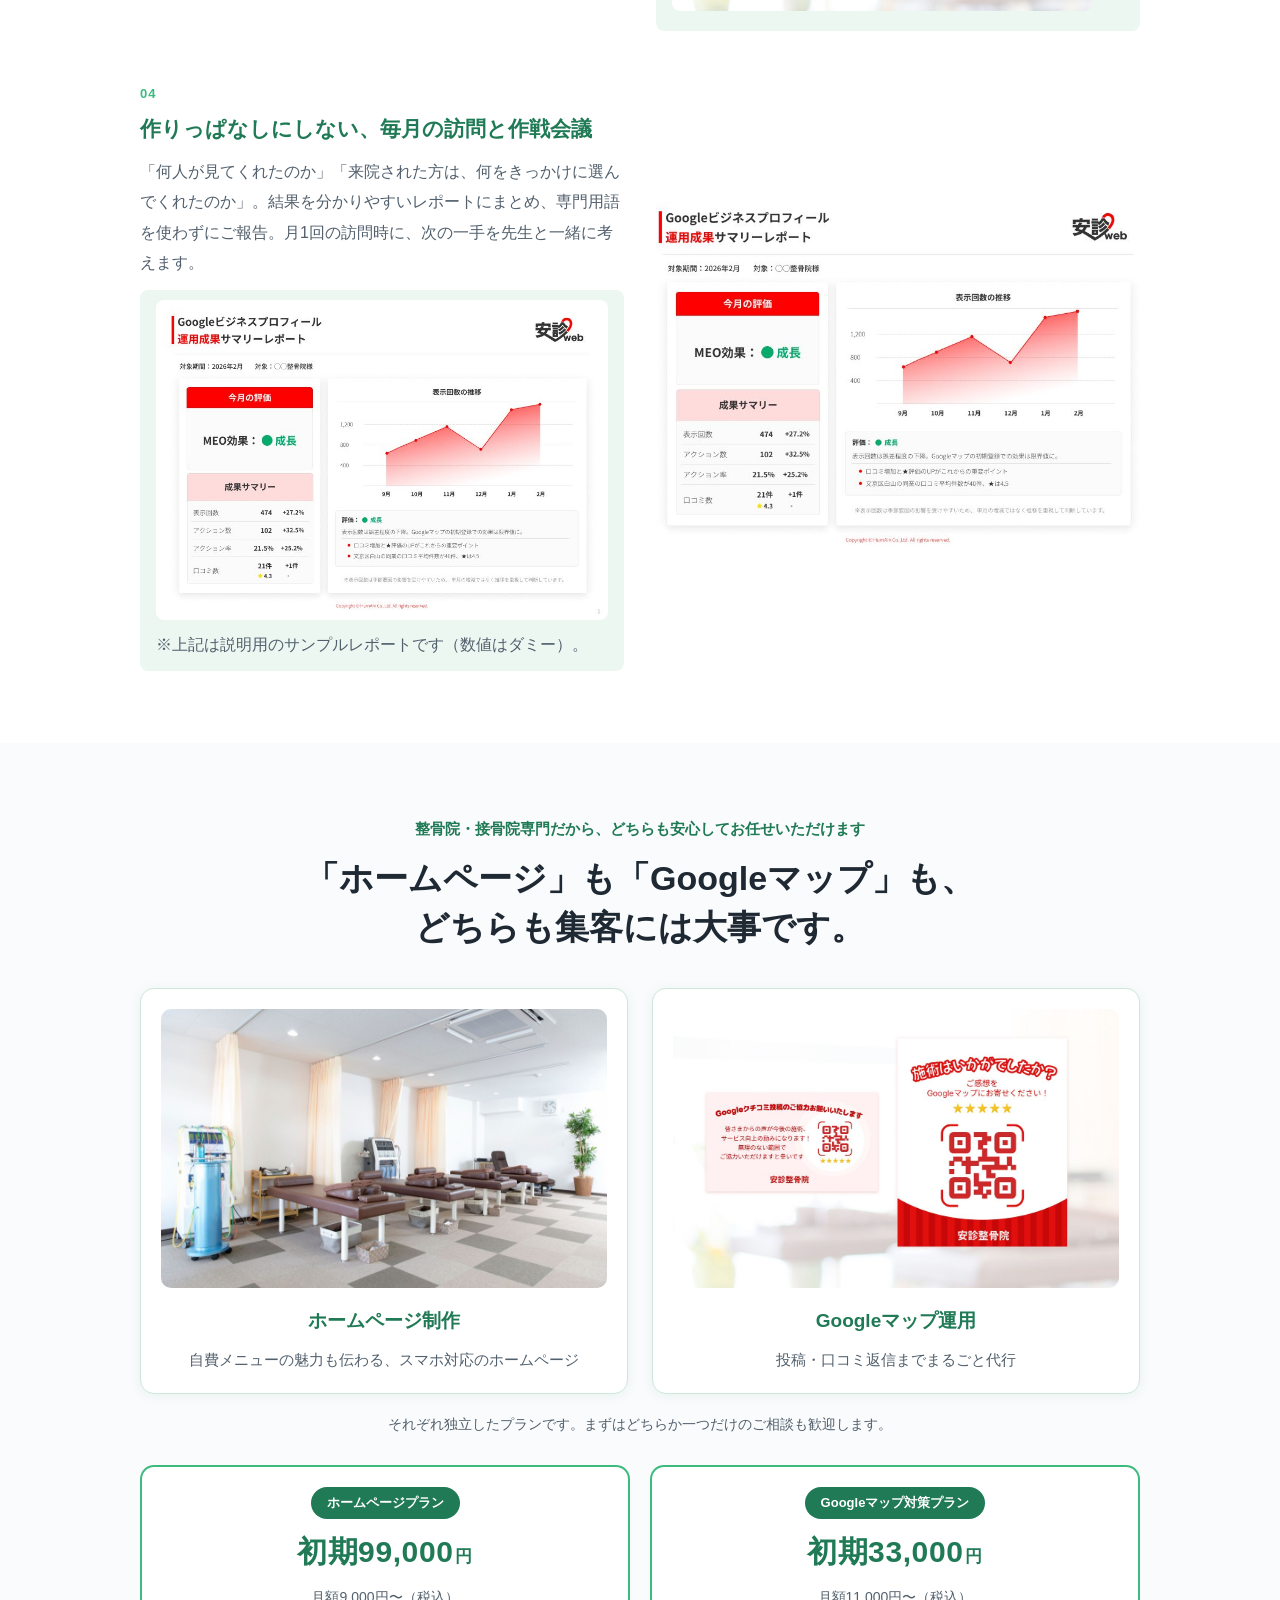
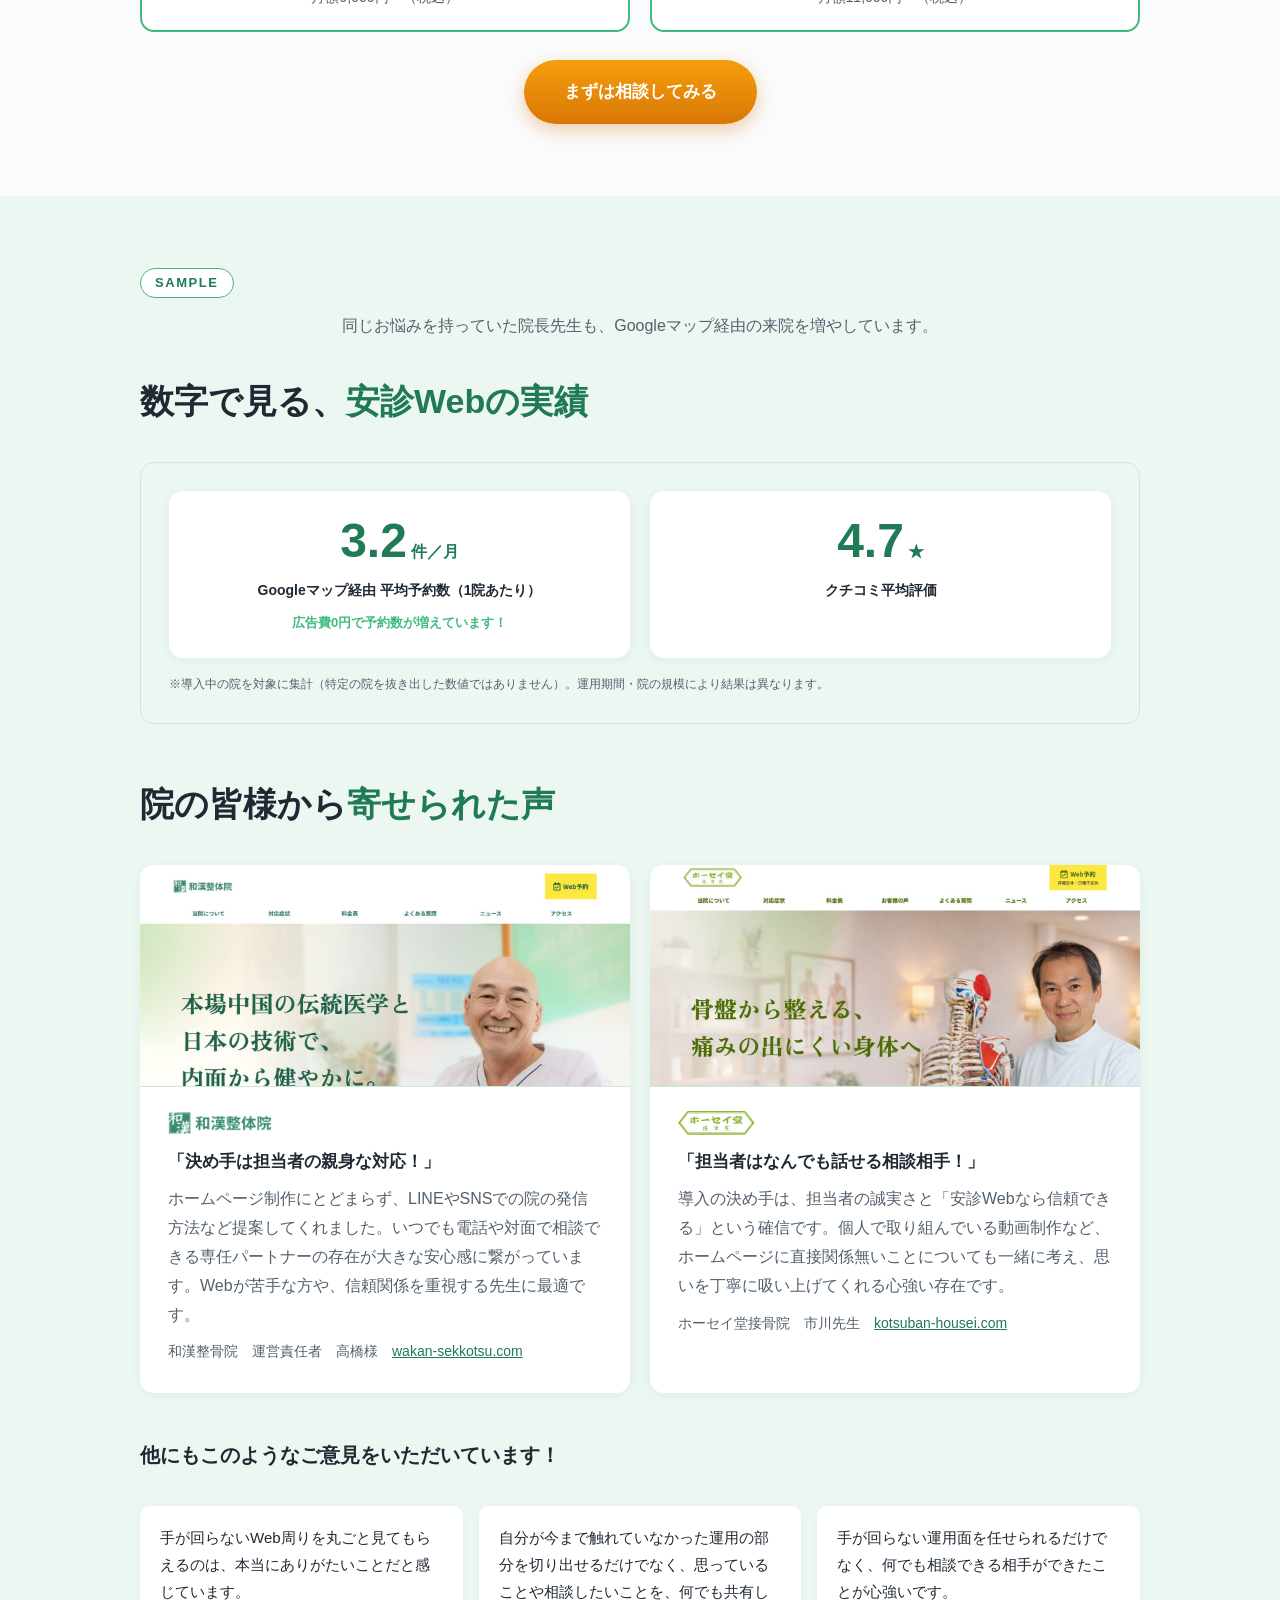
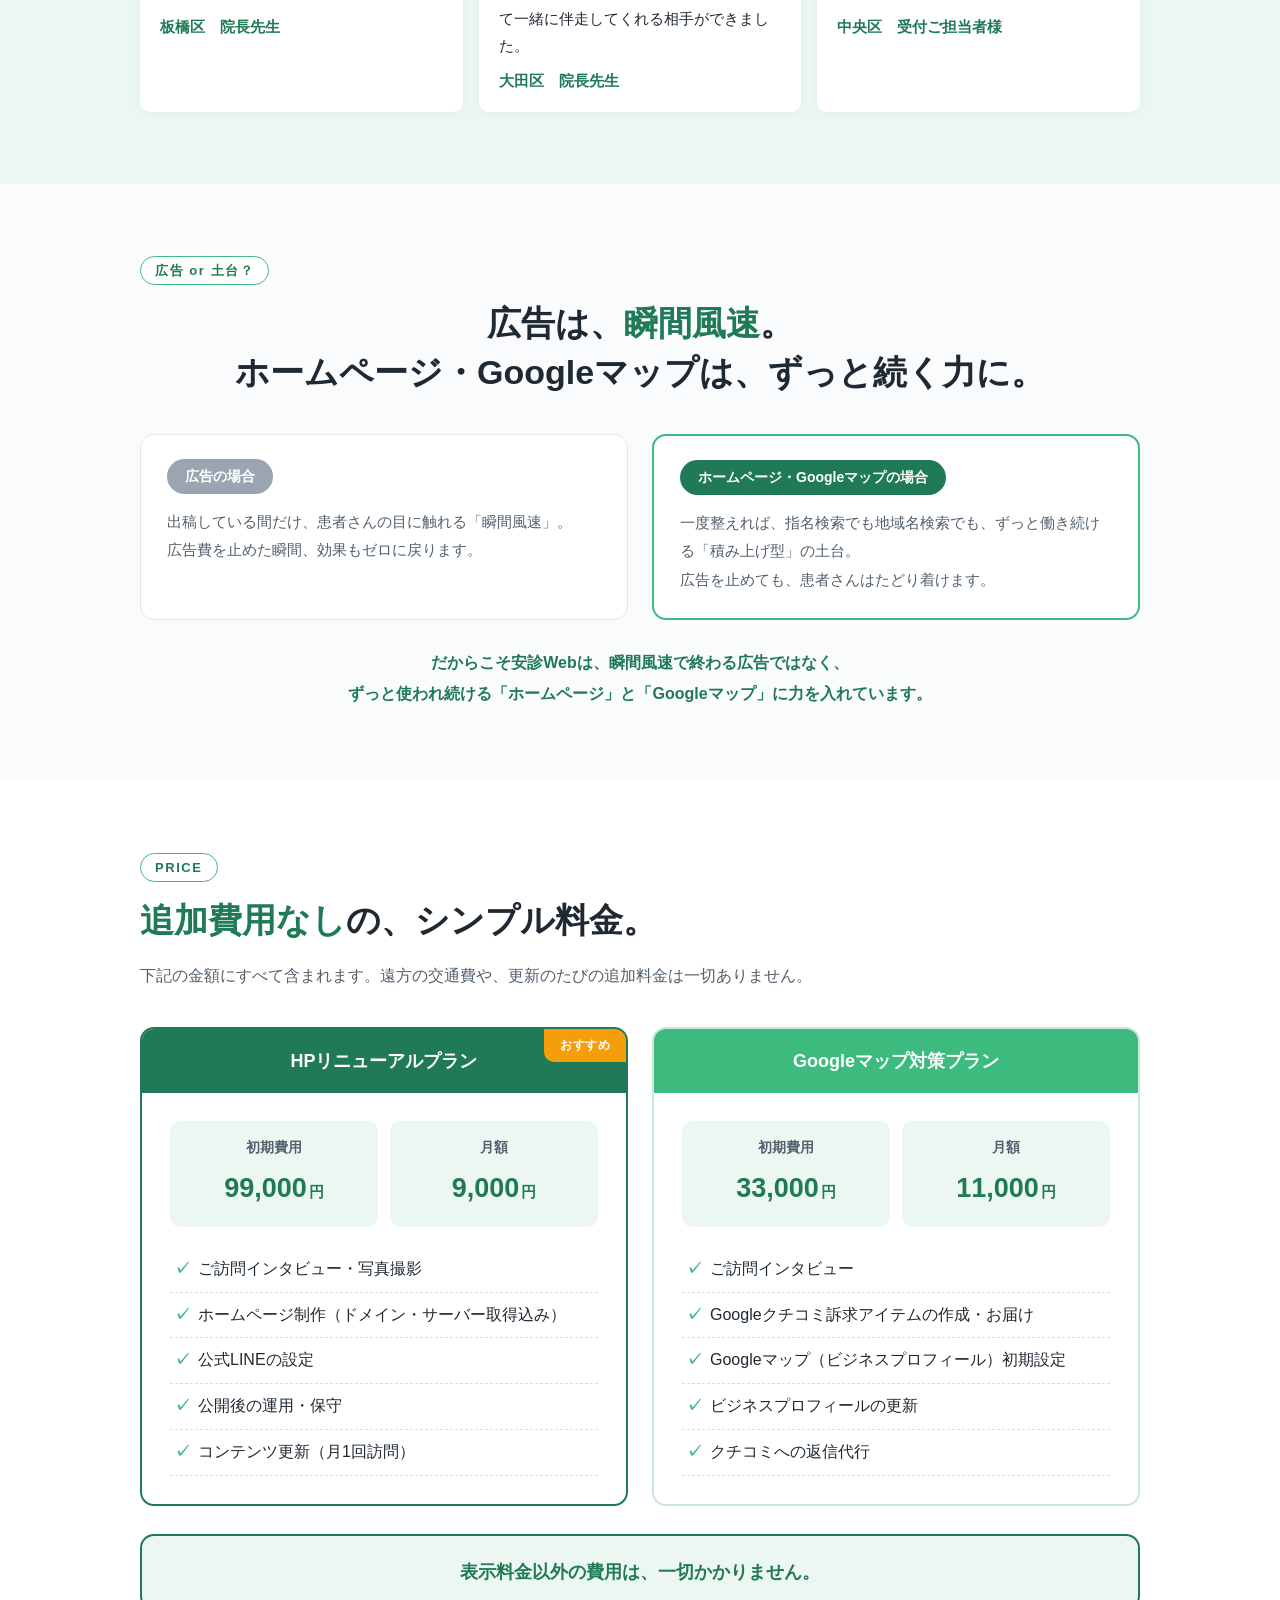
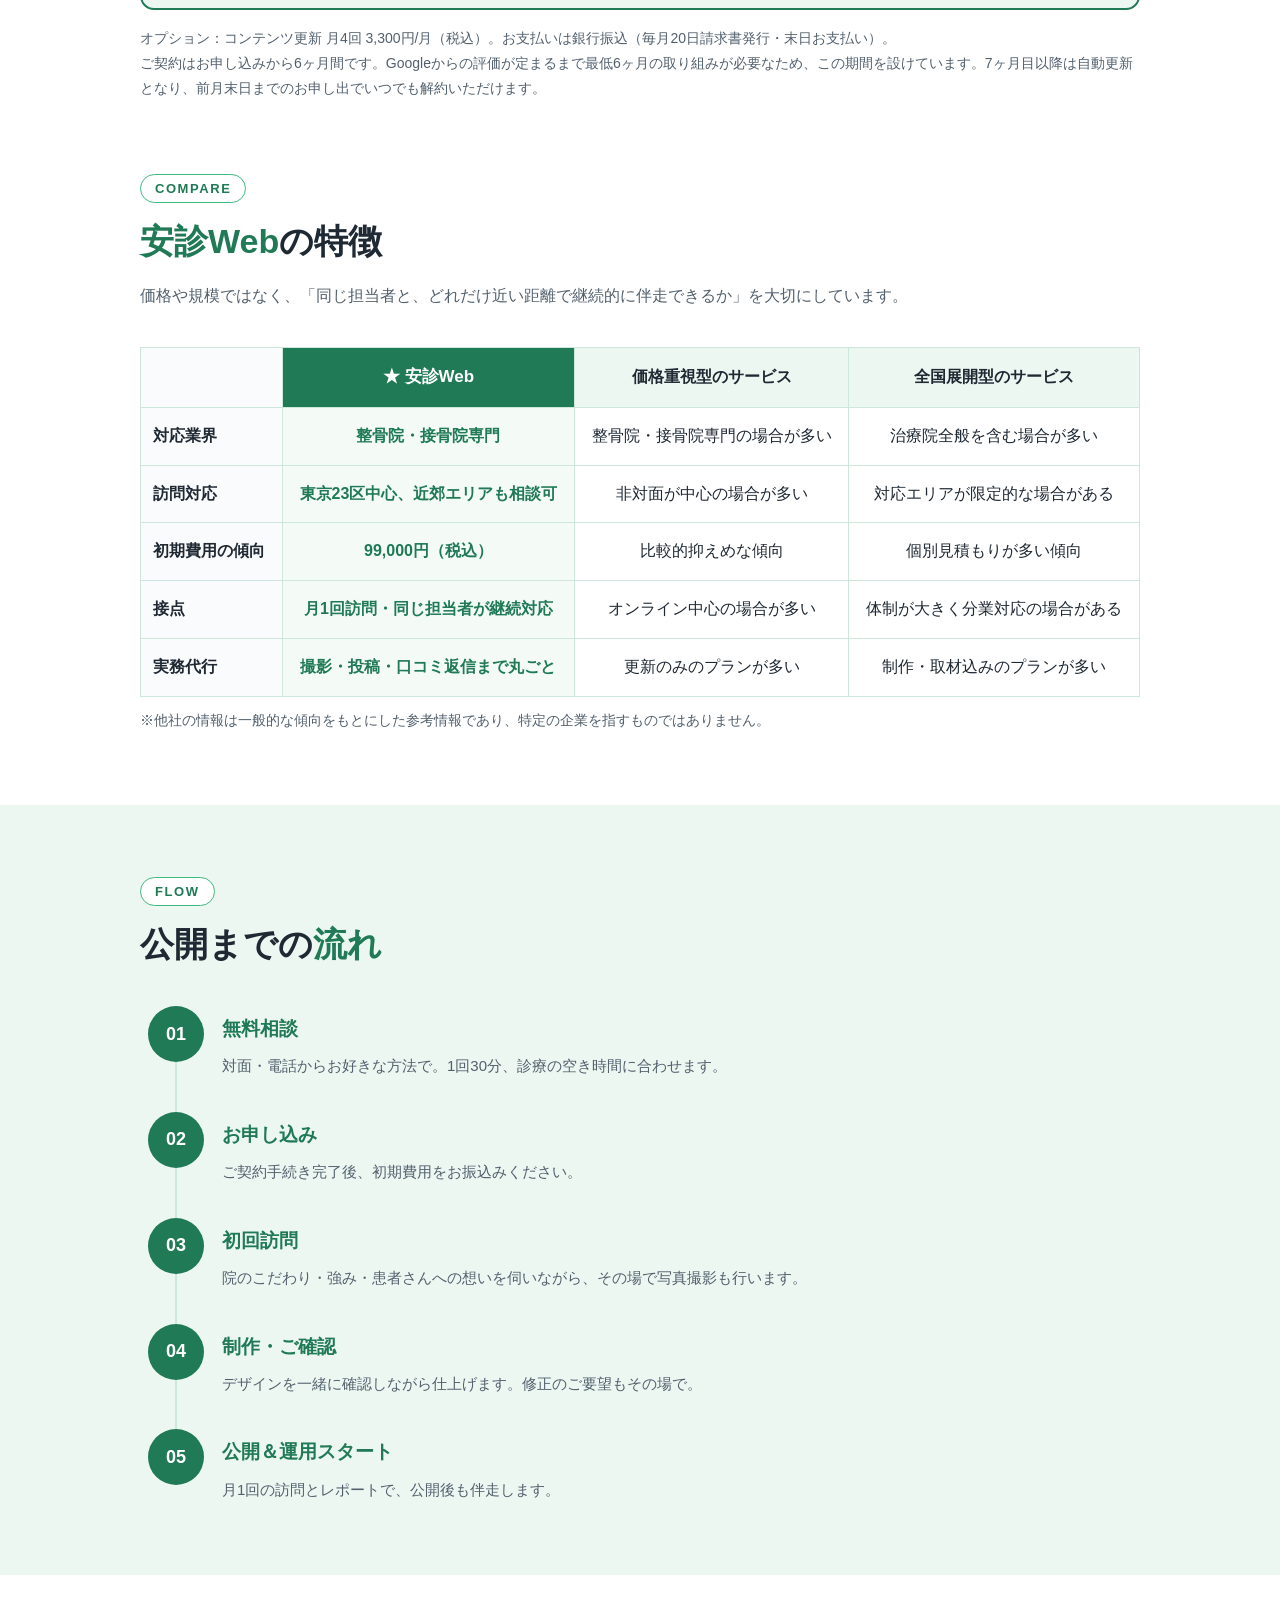
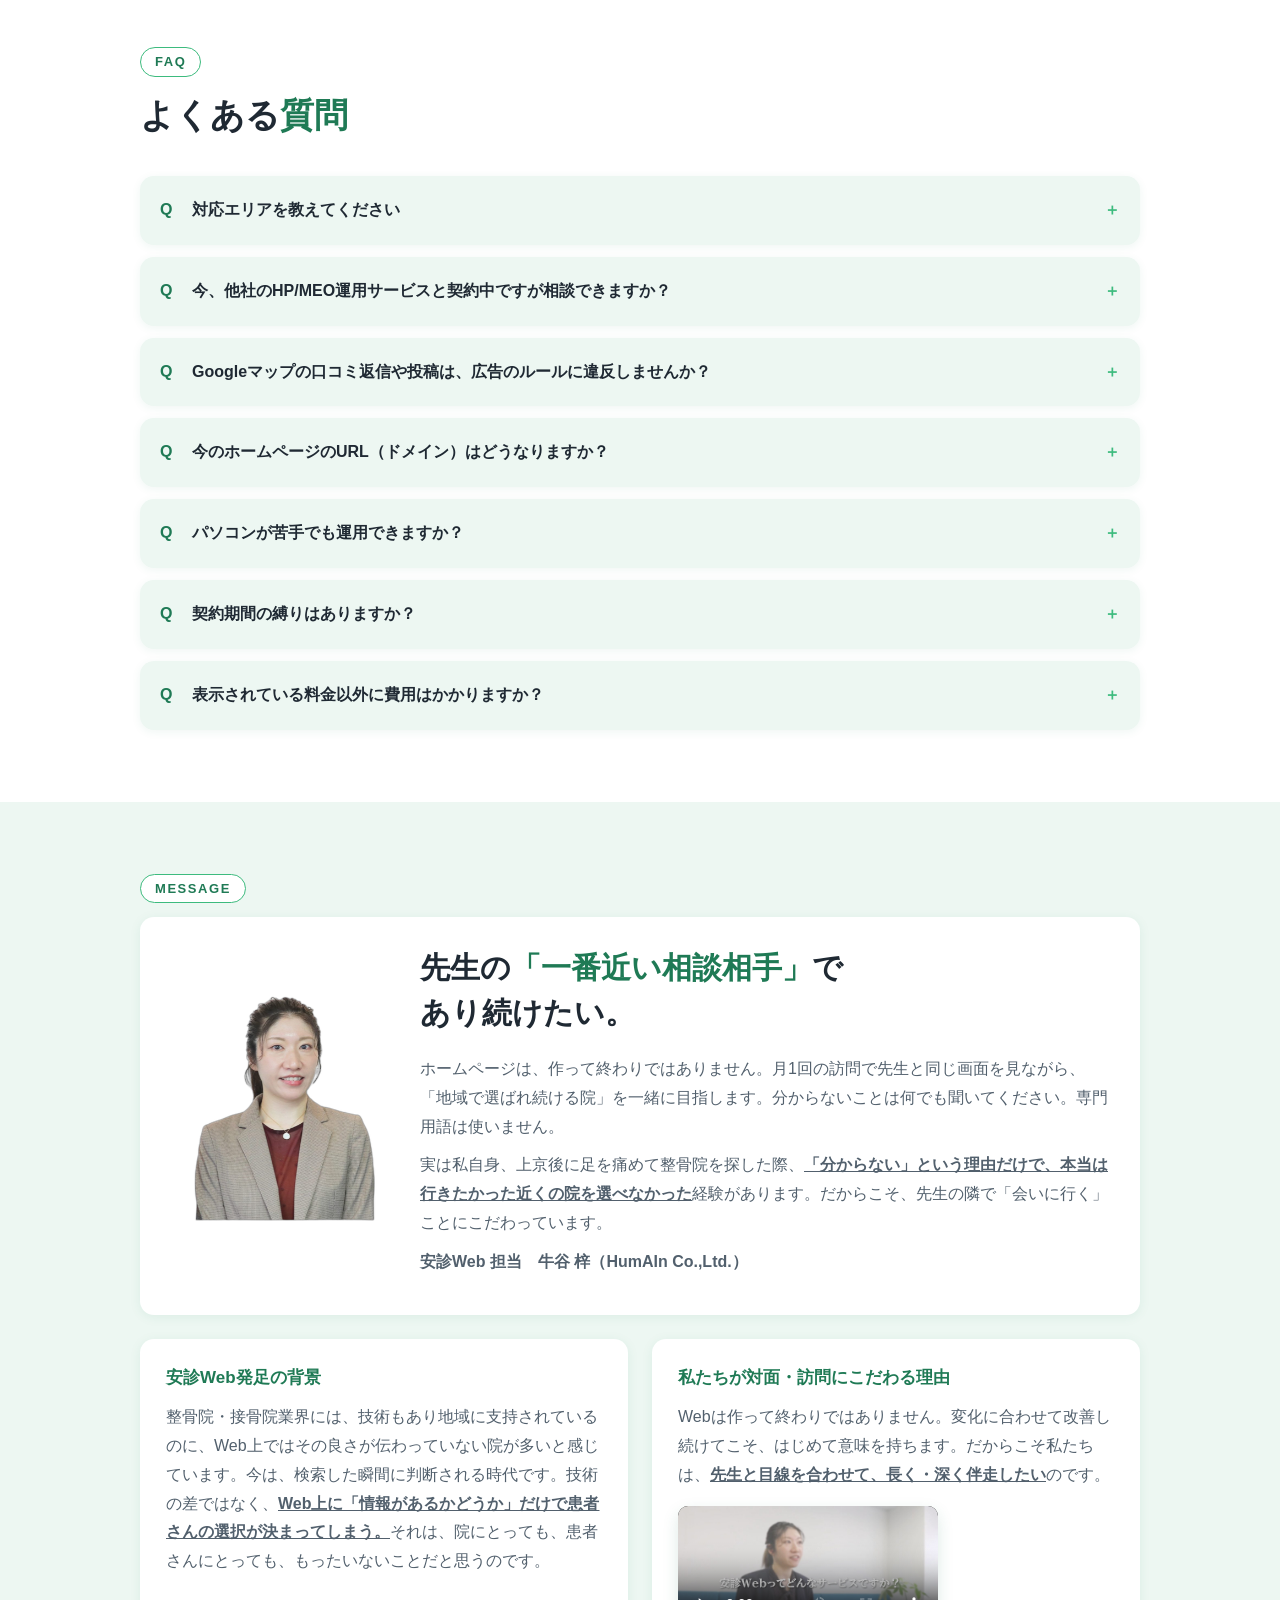
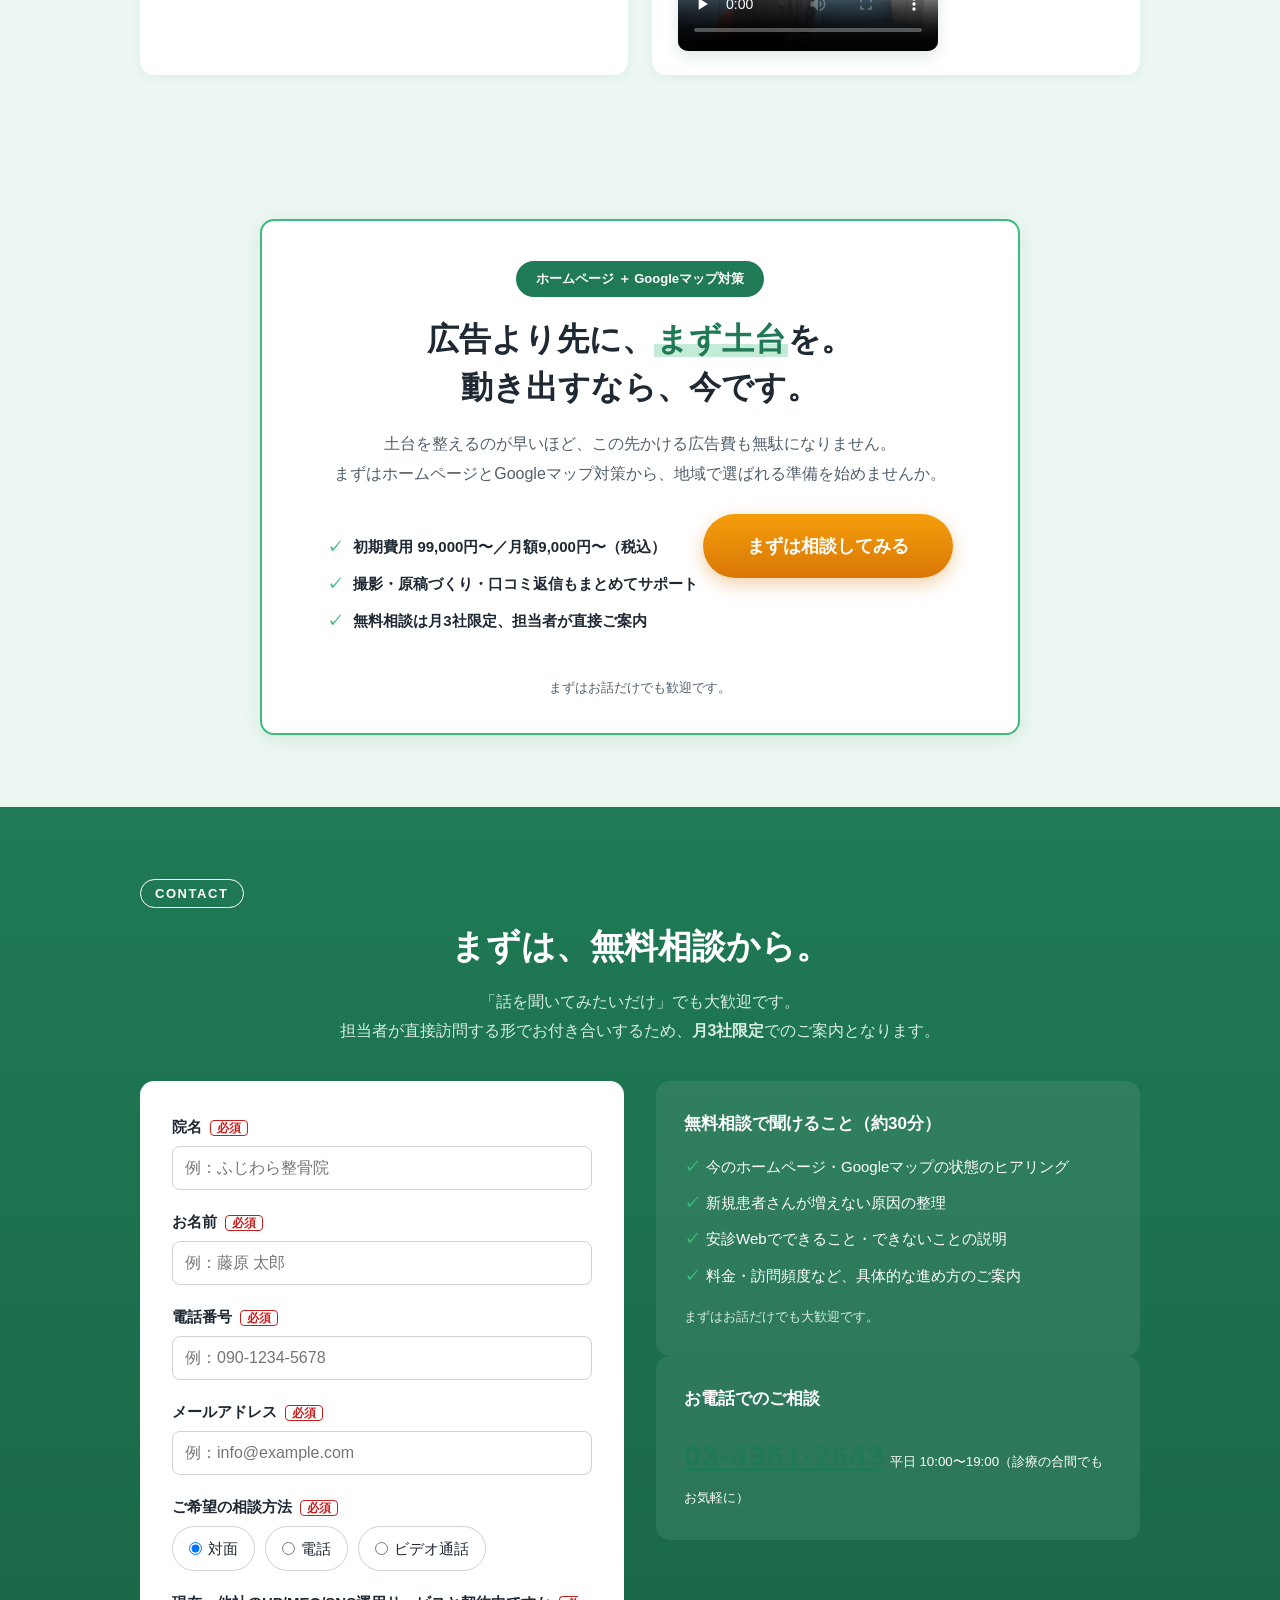
==== commit f48b157d: "画像・動画の軽量化と構造化データの拡充 配信ページ重量を66.9MB→13.5MB（-80%）に削減し、JSON-LDを実データに合わせて拡充した。  ## 画像・動画の軽量化 - 紹介動画を1080" ====
--- a/index.html
+++ b/index.html
@@ -43,6 +43,7 @@
 {
   "@context": "https://schema.org",
   "@type": "ProfessionalService",
+  "@id": "https://goalistdeveloper.github.io/anshin-web-zenkoku/#business",
   "name": "安診Web",
   "description": "整骨院・接骨院専門のホームページ制作。撮影・更新・Googleマップ対策まで、月1回の訪問で丸ごと代行します。",
   "areaServed": {
@@ -52,26 +53,91 @@
   },
   "priceRange": "¥33,000〜¥99,000",
   "telephone": "+81-3-4361-2643",
+  "email": "anshin.web.meo@gmail.com",
   "image": "https://goalistdeveloper.github.io/anshin-web-zenkoku/assets/img/og-fv-card.jpg",
+  "logo": "https://goalistdeveloper.github.io/anshin-web-zenkoku/assets/img/logo.svg",
   "url": "https://goalistdeveloper.github.io/anshin-web-zenkoku/",
+  "parentOrganization": {
+    "@type": "Organization",
+    "name": "HumAIn Co.,Ltd.",
+    "url": "https://humain.co.jp/company"
+  },
+  "sameAs": [
+    "https://page.line.me/553svzvc",
+    "https://humain.co.jp/company"
+  ],
+  "openingHoursSpecification": [
+    {
+      "@type": "OpeningHoursSpecification",
+      "dayOfWeek": ["Monday", "Tuesday", "Wednesday", "Thursday", "Friday"],
+      "opens": "10:00",
+      "closes": "19:00"
+    }
+  ],
+  "contactPoint": [
+    {
+      "@type": "ContactPoint",
+      "contactType": "sales",
+      "telephone": "+81-3-4361-2643",
+      "email": "anshin.web.meo@gmail.com",
+      "availableLanguage": "ja",
+      "areaServed": "JP"
+    }
+  ],
   "makesOffer": [
     {
       "@type": "Offer",
       "name": "HPリニューアルプラン",
-      "priceSpecification": {
-        "@type": "UnitPriceSpecification",
-        "price": "99000",
-        "priceCurrency": "JPY"
-      }
+      "description": "ご訪問インタビュー・写真撮影、ホームページ制作（ドメイン・サーバー取得込み）、公式LINEの設定、公開後の運用・保守、コンテンツ更新（月1回訪問）。",
+      "url": "https://goalistdeveloper.github.io/anshin-web-zenkoku/#price",
+      "availability": "https://schema.org/InStock",
+      "priceCurrency": "JPY",
+      "priceSpecification": [
+        {
+          "@type": "UnitPriceSpecification",
+          "name": "初期費用",
+          "price": "99000",
+          "priceCurrency": "JPY"
+        },
+        {
+          "@type": "UnitPriceSpecification",
+          "name": "月額",
+          "price": "9000",
+          "priceCurrency": "JPY",
+          "referenceQuantity": {
+            "@type": "QuantitativeValue",
+            "value": "1",
+            "unitCode": "MON"
+          }
+        }
+      ]
     },
     {
       "@type": "Offer",
       "name": "Googleマップ対策プラン",
-      "priceSpecification": {
-        "@type": "UnitPriceSpecification",
-        "price": "33000",
-        "priceCurrency": "JPY"
-      }
+      "description": "ご訪問インタビュー、Googleクチコミ訴求アイテムの作成・お届け、Googleマップ（ビジネスプロフィール）初期設定・更新、クチコミへの返信代行。",
+      "url": "https://goalistdeveloper.github.io/anshin-web-zenkoku/#price",
+      "availability": "https://schema.org/InStock",
+      "priceCurrency": "JPY",
+      "priceSpecification": [
+        {
+          "@type": "UnitPriceSpecification",
+          "name": "初期費用",
+          "price": "33000",
+          "priceCurrency": "JPY"
+        },
+        {
+          "@type": "UnitPriceSpecification",
+          "name": "月額",
+          "price": "11000",
+          "priceCurrency": "JPY",
+          "referenceQuantity": {
+            "@type": "QuantitativeValue",
+            "value": "1",
+            "unitCode": "MON"
+          }
+        }
+      ]
     }
   ]
 }
@@ -79,6 +145,17 @@
 <script type="application/ld+json">
 {
   "@context": "https://schema.org",
+  "@type": "WebSite",
+  "@id": "https://goalistdeveloper.github.io/anshin-web-zenkoku/#website",
+  "name": "安診Web",
+  "url": "https://goalistdeveloper.github.io/anshin-web-zenkoku/",
+  "inLanguage": "ja",
+  "publisher": { "@id": "https://goalistdeveloper.github.io/anshin-web-zenkoku/#business" }
+}
+</script>
+<script type="application/ld+json">
+{
+  "@context": "https://schema.org",
   "@type": "FAQPage",
   "mainEntity": [
     {
@@ -94,7 +171,7 @@
     {
       "@type": "Question",
       "name": "Googleマップの口コミ返信や投稿は、広告のルールに違反しませんか？",
-      "acceptedAnswer": { "@type": "Answer", "text": "厚生労働省のあはき柔整広告ガイドラインに沿った表現でのみ作成しますので安心です。効果を断定する表現は使用しません。" }
+      "acceptedAnswer": { "@type": "Answer", "text": "厚労省のあはき柔整広告ガイドラインに沿った表現でのみ作成しますので安心です。「〇〇が治りました」のような効果を断定する表現は使用しません。" }
     },
     {
       "@type": "Question",
@@ -109,7 +186,7 @@
     {
       "@type": "Question",
       "name": "契約期間の縛りはありますか？",
-      "acceptedAnswer": { "@type": "Answer", "text": "お申し込みから6ヶ月間のご契約をお願いしています。7ヶ月目以降は自動更新となり、前月末日までのお申し出でいつでも解約いただけます。" }
+      "acceptedAnswer": { "@type": "Answer", "text": "お申し込みから6ヶ月間のご契約をお願いしています。Googleからの評価が上がるまでに最低6ヶ月の取り組みが必要なためです。7ヶ月目以降は自動更新となり、前月末日までのお申し出でいつでも解約いただけます。" }
     },
     {
       "@type": "Question",
@@ -127,7 +204,16 @@
   "description": "安診Web発足の背景と、対面・訪問にこだわる理由についての紹介動画。",
   "thumbnailUrl": "https://goalistdeveloper.github.io/anshin-web-zenkoku/assets/img/staff-message-video-poster.jpg",
   "contentUrl": "https://goalistdeveloper.github.io/anshin-web-zenkoku/assets/img/staff-message-video-taimen-houmon-kodawari.mp4",
-  "uploadDate": "2026-01-01"
+  "duration": "PT2M18S",
+  "uploadDate": "2026-07-17",
+  "publisher": {
+    "@type": "Organization",
+    "name": "安診Web",
+    "logo": {
+      "@type": "ImageObject",
+      "url": "https://goalistdeveloper.github.io/anshin-web-zenkoku/assets/img/logo.svg"
+    }
+  }
 }
 </script>
 
@@ -143,7 +229,7 @@
 <!-- ヘッダー -->
 <header>
   <div class="inner header-inner">
-    <a class="logo" href="#"><img src="assets/img/logo.svg" alt="安診Web" width="101" height="50"><span>整骨院・接骨院専門 ホームページ制作</span></a>
+    <a class="logo" href="#"><img src="assets/img/logo.svg" alt="安診Web" width="97" height="48"><span>整骨院・接骨院専門 ホームページ制作</span></a>
     <nav class="gnav">
       <a href="#about">私たちについて</a>
       <a href="#service">サービス内容</a>
@@ -237,7 +323,7 @@
     <h2 class="center">「ホームページ」も「Googleマップ」も、<br>どちらも集客には大事です。</h2>
     <div class="plan-combo">
       <div class="plan-combo-box">
-        <div class="plan-combo-photo"><img loading="lazy" src="assets/img/seikotsuin-shisetsu-naibu-shashin.jpg" alt="整骨院の院内で施術ベッドが並ぶ様子" width="1920" height="1280"></div>
+        <div class="plan-combo-photo"><img loading="lazy" src="assets/img/seikotsuin-shisetsu-naibu-shashin.jpg" alt="整骨院の院内で施術ベッドが並ぶ様子" width="1000" height="666"></div>
         <h3>ホームページ制作</h3>
         <p>自費メニューの魅力も伝わる、スマホ対応のホームページ</p>
       </div>
@@ -351,7 +437,7 @@
     <div class="showcase">
       <div class="showcase-row">
         <div class="showcase-media">
-          <img loading="lazy" src="assets/img/stock-photo-desk-review-unused.jpg" alt="ホームページ・Googleマップの運用作業をしている様子" width="7000" height="4000">
+          <img loading="lazy" src="assets/img/stock-photo-desk-review-unused.jpg" alt="ホームページ・Googleマップの運用作業をしている様子" width="1000" height="571">
         </div>
         <div class="showcase-text">
           <span class="showcase-num">01</span>
@@ -361,7 +447,7 @@
       </div>
       <div class="showcase-row reverse">
         <div class="showcase-media">
-          <img loading="lazy" src="assets/img/seikotsuin-shisetsu-naibu-shashin.jpg" alt="整骨院の院内の様子" width="1920" height="1280">
+          <img loading="lazy" src="assets/img/seikotsuin-shisetsu-naibu-shashin.jpg" alt="整骨院の院内の様子" width="1000" height="666">
         </div>
         <div class="showcase-text">
           <span class="showcase-num">02</span>
@@ -407,7 +493,7 @@
     <h2 class="center">「ホームページ」も「Googleマップ」も、<br>どちらも集客には大事です。</h2>
     <div class="plan-combo">
       <div class="plan-combo-box">
-        <div class="plan-combo-photo"><img loading="lazy" src="assets/img/seikotsuin-shisetsu-naibu-shashin.jpg" alt="整骨院の院内で施術ベッドが並ぶ様子" width="1920" height="1280"></div>
+        <div class="plan-combo-photo"><img loading="lazy" src="assets/img/seikotsuin-shisetsu-naibu-shashin.jpg" alt="整骨院の院内で施術ベッドが並ぶ様子" width="1000" height="666"></div>
         <h3>ホームページ制作</h3>
         <p>自費メニューの魅力も伝わる、スマホ対応のホームページ</p>
       </div>
@@ -454,7 +540,7 @@
       <div class="voice-card">
         <img loading="lazy" class="site-shot" src="assets/img/seikotsuin-fv-wakan-sekkotsuin.jpg" alt="和漢整体院 サイトトップページ" width="1400" height="631">
         <div class="voice-body">
-          <img loading="lazy" class="client-logo" src="assets/img/client-logo-wakan-sekkotsuin.png" alt="和漢整体院" width="auto" height="151">
+          <img loading="lazy" class="client-logo" src="assets/img/client-logo-wakan-sekkotsuin.png" alt="和漢整体院" width="260" height="60">
           <h3>「決め手は担当者の親身な対応！」</h3>
           <p>ホームページ制作にとどまらず、LINEやSNSでの院の発信方法など提案してくれました。いつでも電話や対面で相談できる専任パートナーの存在が大きな安心感に繋がっています。Webが苦手な方や、信頼関係を重視する先生に最適です。</p>
           <p class="voice-source">和漢整骨院　運営責任者　高橋様　<a href="https://wakan-sekkotsu.com/" target="_blank" rel="noopener">wakan-sekkotsu.com</a></p>
@@ -645,7 +731,7 @@
   <div class="inner">
     <span class="sec-label">MESSAGE</span>
     <div class="staff-grid">
-      <img loading="lazy" class="portrait" src="assets/img/staff-portrait-ushitani-azusa-nobg.png" alt="安診Web担当 牛谷梓" width="900" height="1006">
+      <img loading="lazy" class="portrait" src="assets/img/staff-portrait-ushitani-azusa-nobg.png" alt="安診Web担当 牛谷梓" width="447" height="500">
       <div class="staff-msg">
         <h2 class="staff-big-heading">先生の<span class="em">「一番近い相談相手」</span>で<br>あり続けたい。</h2>
         <p>ホームページは、作って終わりではありません。月1回の訪問で先生と同じ画面を見ながら、「地域で選ばれ続ける院」を一緒に目指します。分からないことは何でも聞いてください。専門用語は使いません。</p>
@@ -763,7 +849,7 @@
 <footer>
   <div class="inner">
     <div class="footer-brand">
-      <img class="footer-logo" src="assets/img/logo.svg" alt="安診Web" width="49" height="24">
+      <img class="footer-logo" src="assets/img/logo.svg" alt="安診Web" width="97" height="48">
       <span>（運営：HumAIn Co.,Ltd.）</span>
     </div>
     <div>
--- a/assets/css/layout.css
+++ b/assets/css/layout.css
@@ -14,7 +14,8 @@
 }
 .header-inner { display: flex; align-items: center; justify-content: space-between; height: 64px; }
 .logo { display: flex; align-items: center; gap: 10px; text-decoration: none; flex-shrink: 0; }
-.logo img { display: block; }
+/* width/height属性はCLS対策の内寸。表示サイズはここで指定する */
+.logo img { display: block; width: auto; height: 50px; }
 .logo span { font-size: 11px; font-weight: 600; color: var(--text-sub); display: block; line-height: 1.2; white-space: nowrap; }
 nav.gnav { display: flex; align-items: center; flex-wrap: nowrap; }
 nav.gnav a {
@@ -61,7 +62,7 @@
 footer .inner { display: flex; flex-wrap: wrap; justify-content: space-between; gap: 16px; }
 footer a { color: var(--text-on-dark); margin-right: 18px; }
 .footer-brand { display: flex; align-items: center; gap: 10px; }
-.footer-logo { filter: brightness(0) invert(1); } /* 緑のロゴを白抜きにする */
+.footer-logo { filter: brightness(0) invert(1); width: auto; height: 24px; } /* 緑のロゴを白抜きにする */
 
 /* ---------- スマホ固定CTAバー ---------- */
 .fixed-cta {
--- a/assets/css/sections.css
+++ b/assets/css/sections.css
@@ -165,7 +165,8 @@
 .voice-card { background: var(--white); border-radius: var(--radius); overflow: hidden; box-shadow: 0 2px 12px rgba(31,122,85,.08); }
 .voice-card .site-shot { width: 100%; display: block; border-bottom: 1px solid var(--green-line); }
 .voice-card .voice-body { padding: 24px 28px 28px; }
-.voice-card .client-logo { height: 24px; margin-bottom: 12px; display: block; }
+/* width:auto でwidth属性（CLS対策の内寸）を打ち消し、高さ基準の原寸比表示に戻す */
+.voice-card .client-logo { width: auto; height: 24px; margin-bottom: 12px; display: block; }
 .voice-card h3 { font-size: 17px; margin-bottom: 8px; }
 .voice-card p { font-size: 16px; color: var(--text-sub); }
 .voice-card .voice-source { font-size: 14px; margin-top: 10px; }
